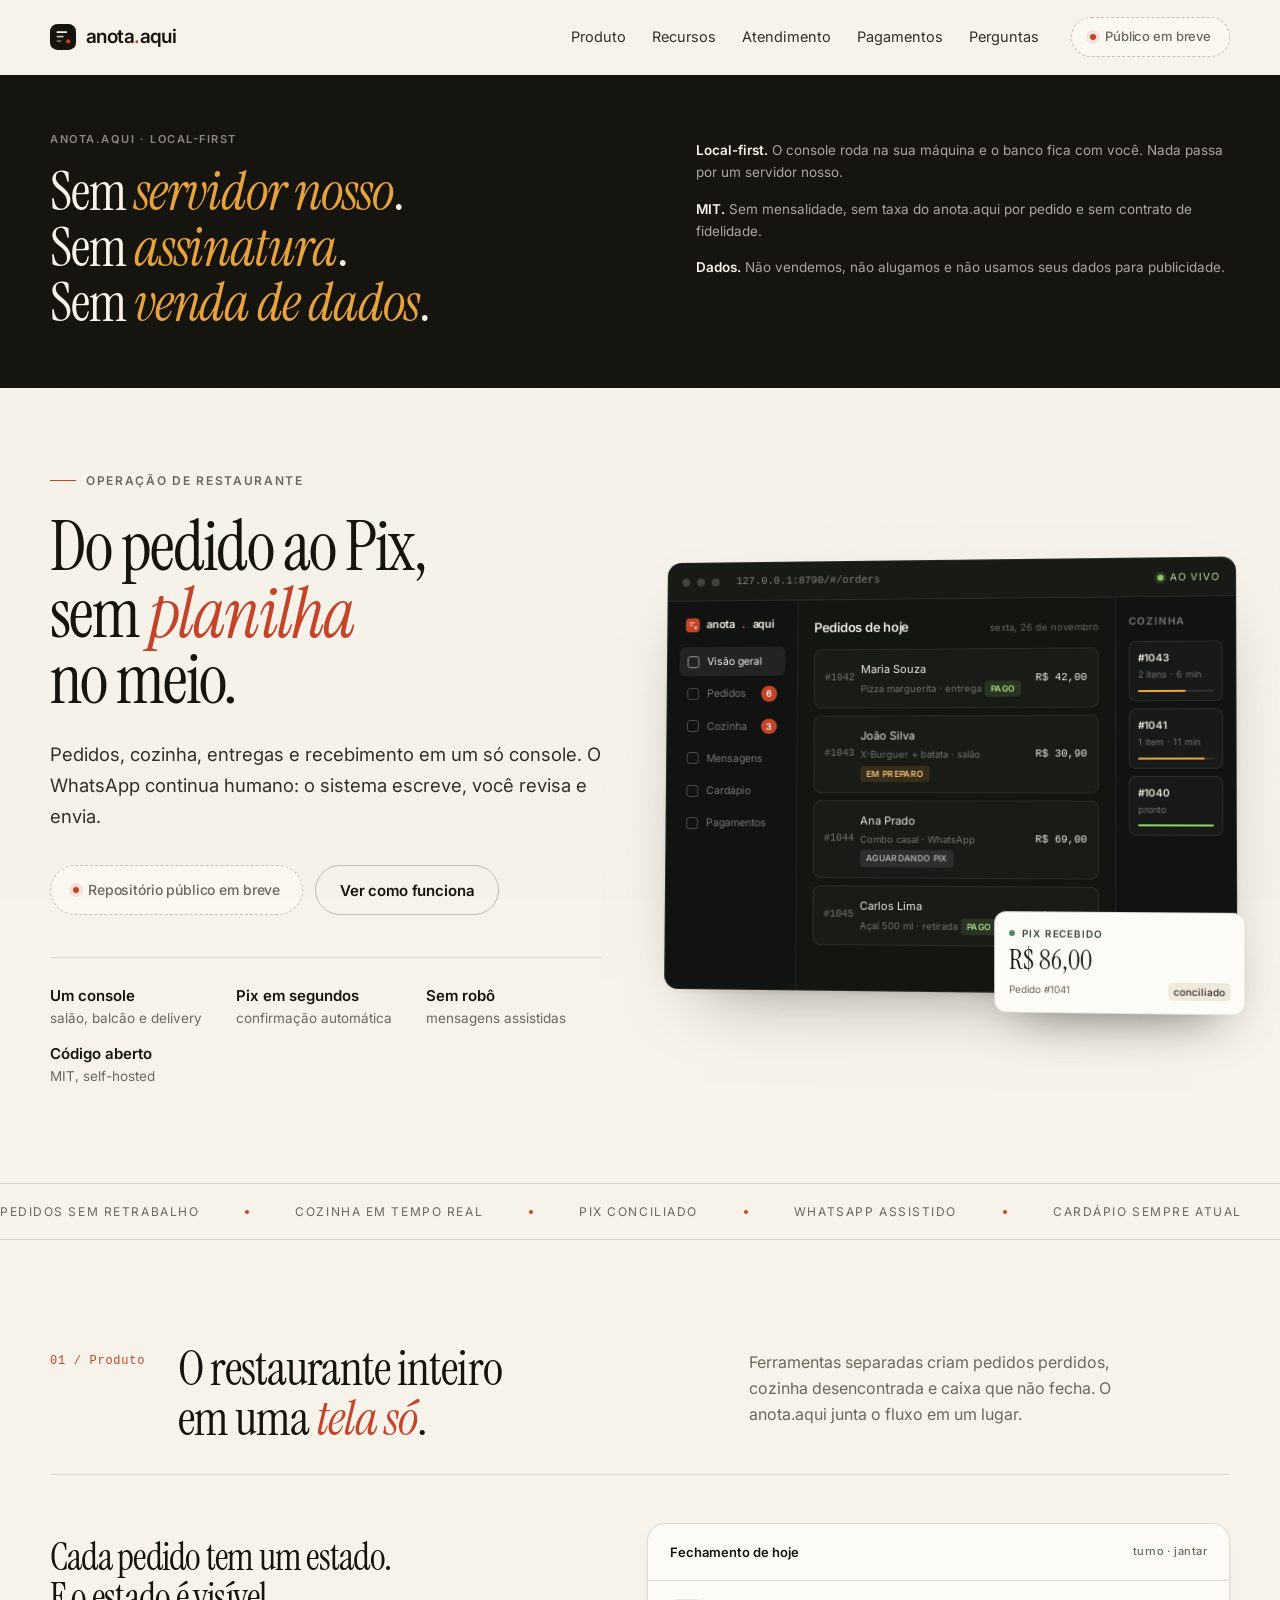
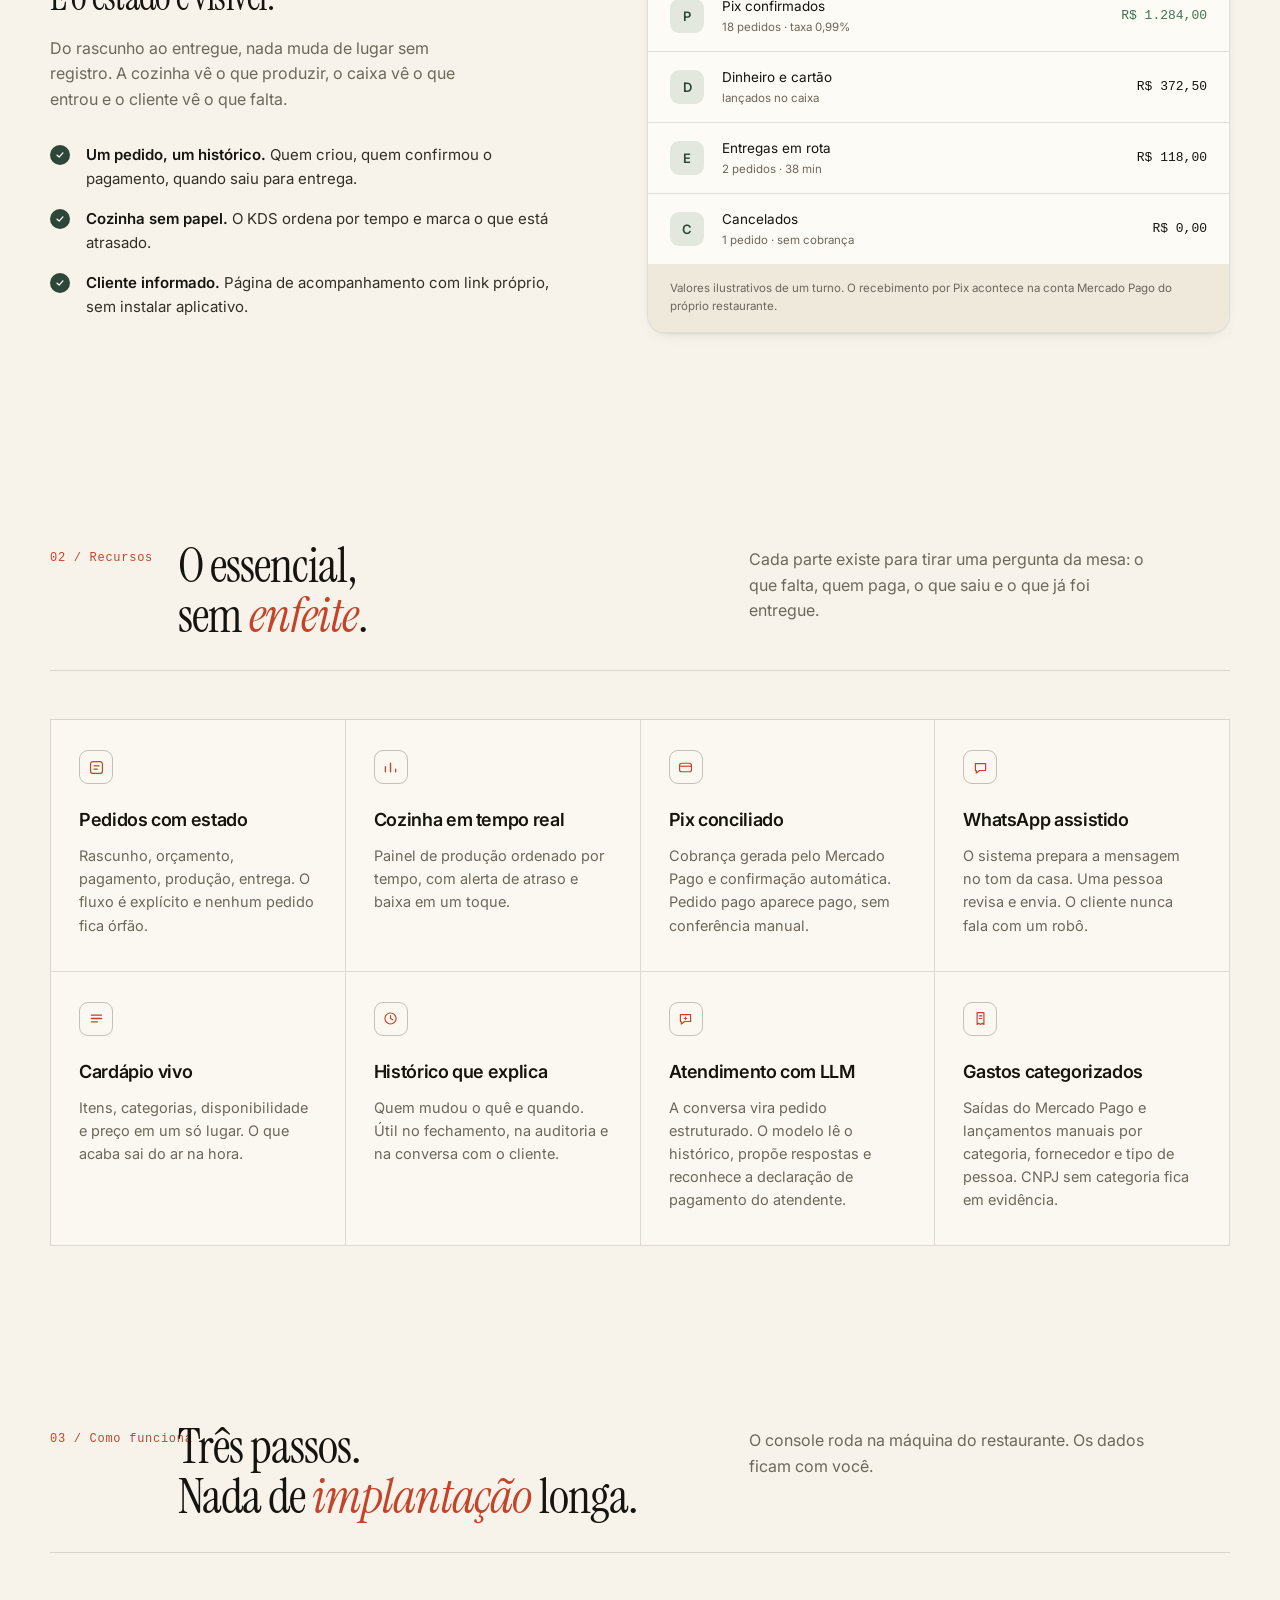
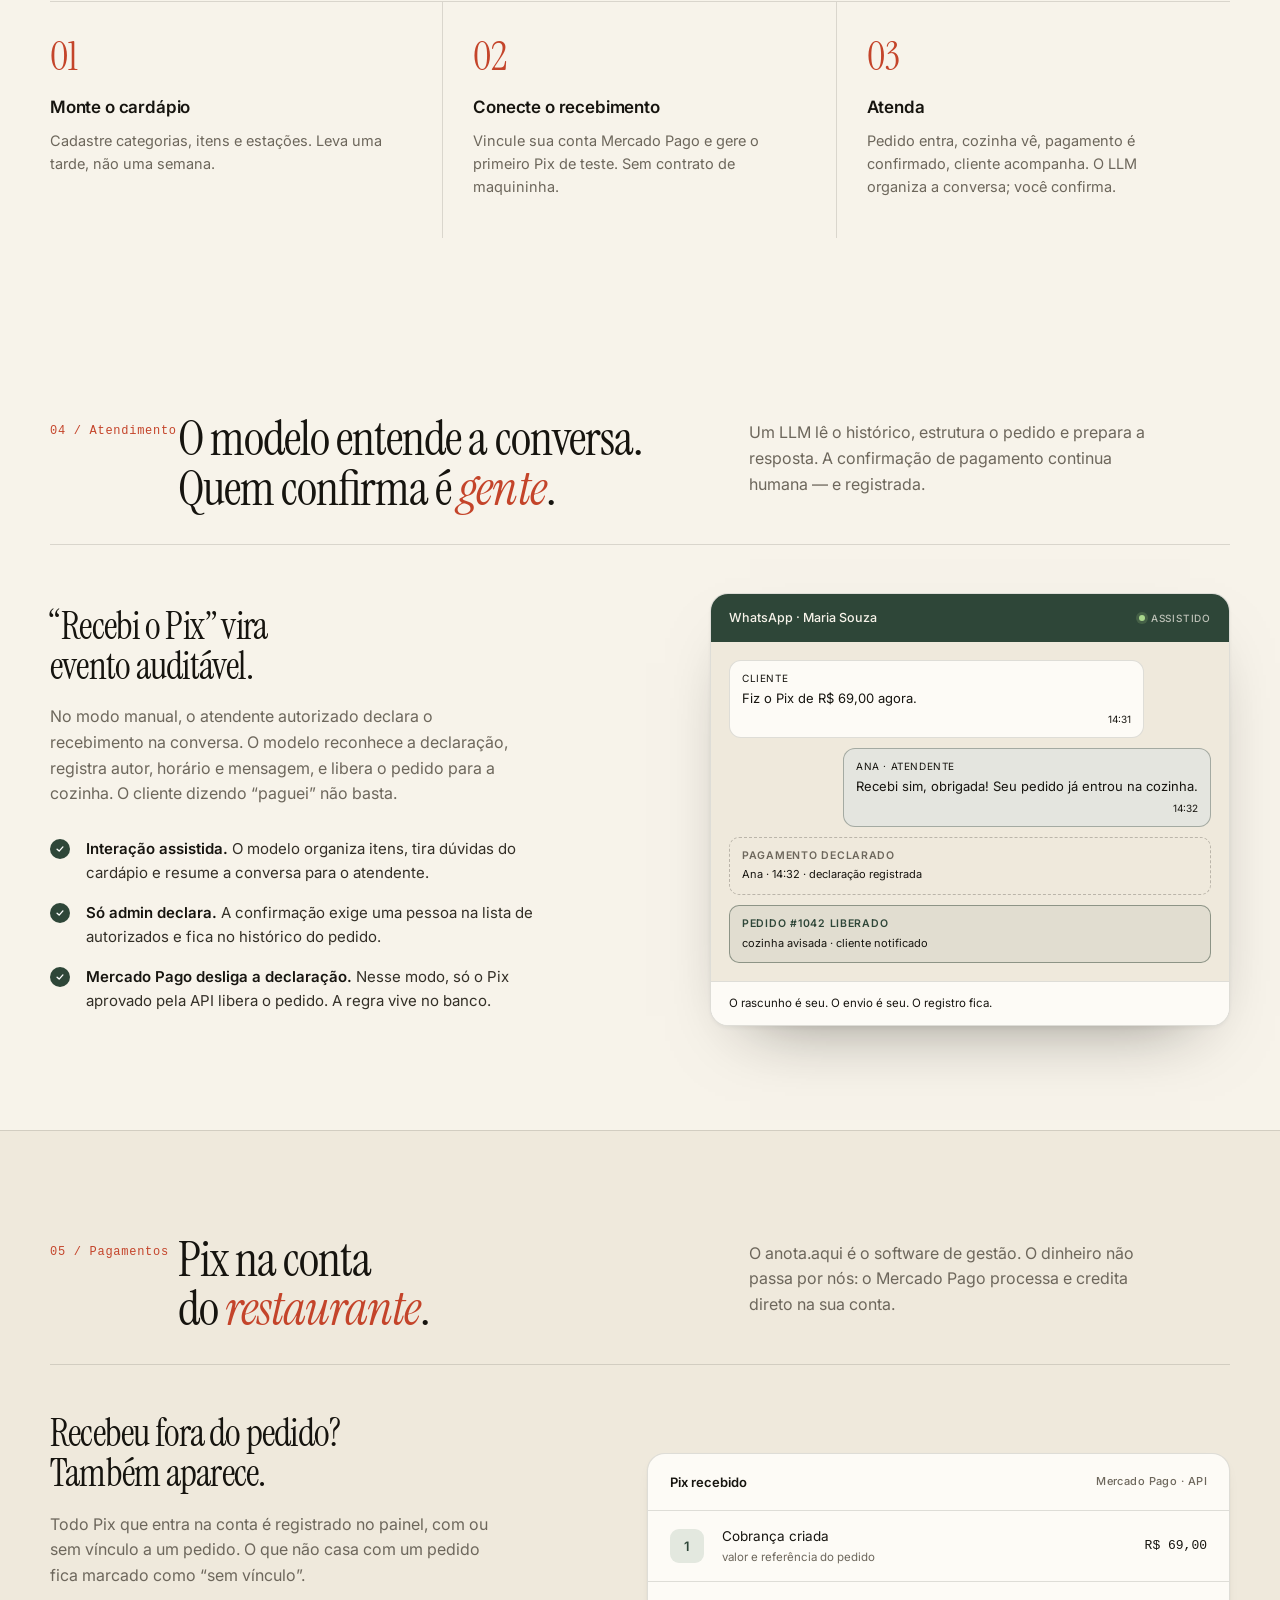
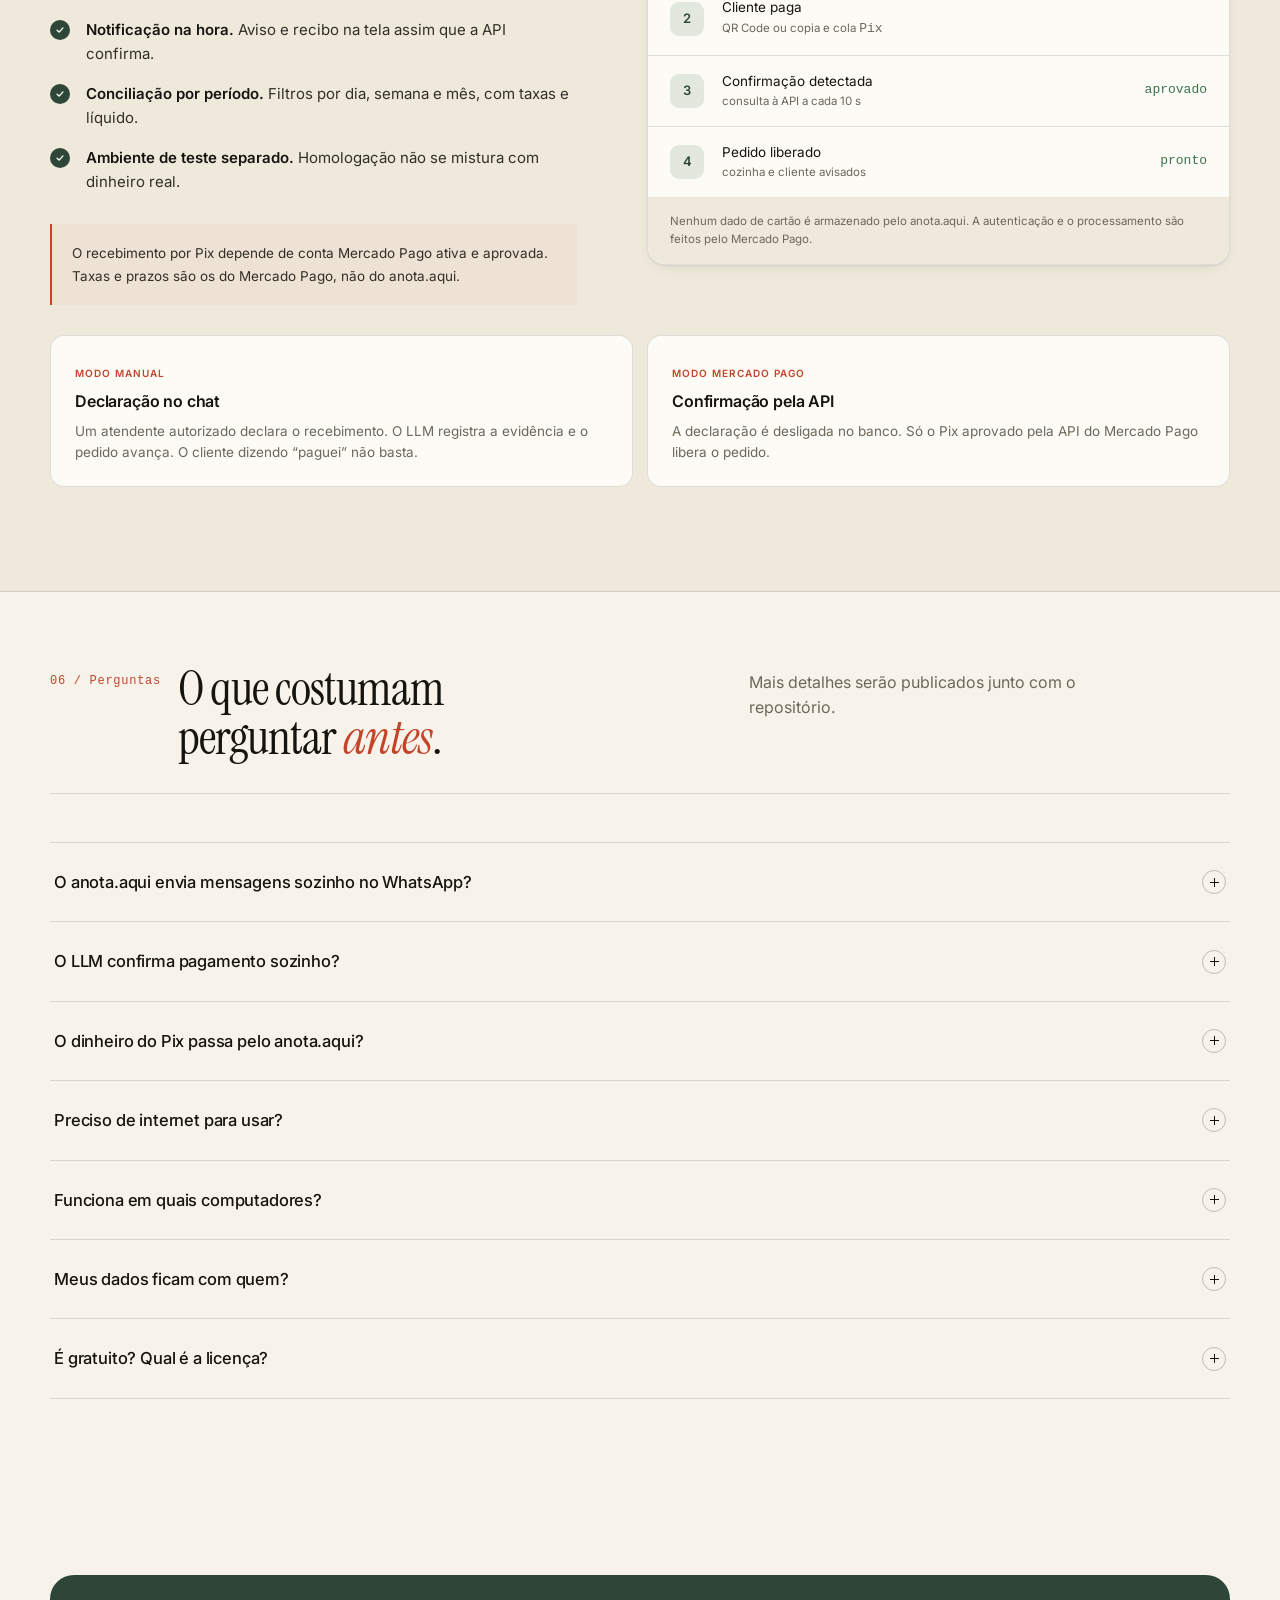
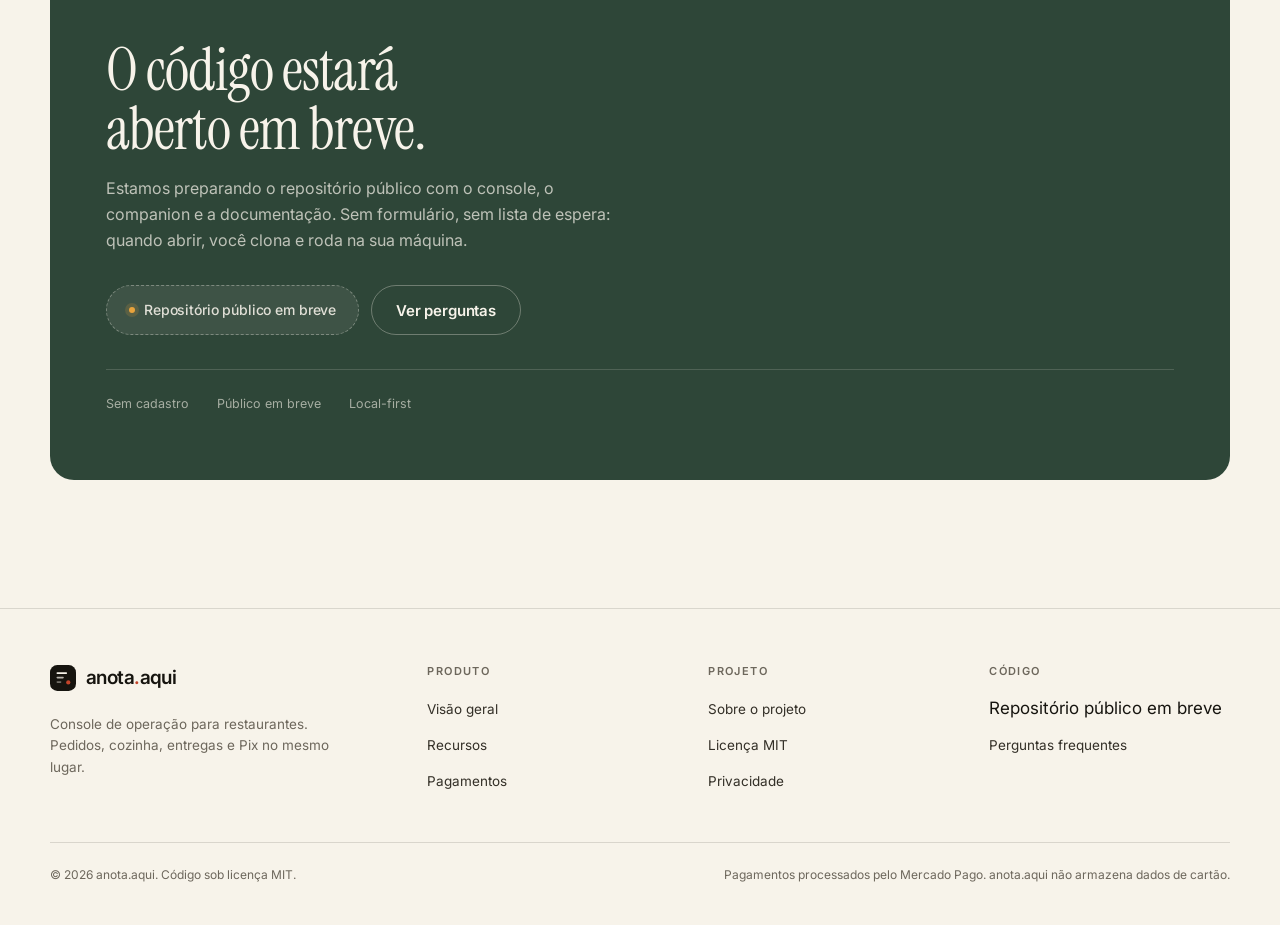
==== index.html @ ac78e3e5 "site: manifesto no topo da pagina Move a faixa sem servidor, sem assinatura e sem venda de dados par" ====
<!doctype html>
<html lang="pt-BR">
<head>
  <meta charset="utf-8">
  <meta name="viewport" content="width=device-width, initial-scale=1">
  <title>anota.aqui — a operação do seu restaurante, do pedido ao Pix</title>
  <meta name="description" content="anota.aqui organiza pedidos, cozinha, entregas e recebimento por Pix em um só console, com atendimento assistido por LLM e confirmação de pagamento no chat. Sem servidor nosso, sem assinatura e sem venda de dados. Código aberto sob MIT.">
  <meta name="theme-color" content="#f7f3ea">
  <meta property="og:type" content="website">
  <meta property="og:site_name" content="anota.aqui">
  <meta property="og:title" content="anota.aqui — do pedido ao Pix, sem planilha no meio">
  <meta property="og:description" content="Pedidos, cozinha, entregas e Pix em um único console, com atendimento assistido por LLM e confirmação de pagamento por declaração no chat. Sem servidor nosso, sem assinatura e sem venda de dados. Código aberto sob MIT.">
  <meta property="og:url" content="https://zionfm.github.io/">
  <meta property="og:locale" content="pt_BR">
  <link rel="icon" href="assets/mark.svg" type="image/svg+xml">
  <link rel="preconnect" href="https://fonts.googleapis.com">
  <link rel="preconnect" href="https://fonts.gstatic.com" crossorigin>
  <link href="https://fonts.googleapis.com/css2?family=Instrument+Serif:ital@0;1&family=Inter:wght@400;500;600&display=swap" rel="stylesheet">
  <link rel="stylesheet" href="assets/site.css">
  <script type="application/ld+json">
  {
    "@context": "https://schema.org",
    "@type": "SoftwareApplication",
    "name": "anota.aqui",
    "applicationCategory": "BusinessApplication",
    "operatingSystem": "Web, Windows, Linux, macOS",
    "inLanguage": "pt-BR",
    "description": "Console de operação para restaurantes: pedidos, cozinha, entregas, atendimento assistido por LLM, confirmação de pagamento no chat e recebimento por Pix.",
    "url": "https://zionfm.github.io/",
    "isAccessibleForFree": true,
    "license": "https://opensource.org/license/mit"
  }
  </script>
</head>
<body>
  <a class="skip" href="#conteudo">Ir para o conteúdo</a>

  <header class="site-header" id="topo">
    <div class="wrap header-inner">
      <a class="brand" href="./" aria-label="anota.aqui, página inicial">
        <svg viewBox="0 0 32 32" aria-hidden="true">
          <rect width="32" height="32" rx="9" fill="#16140f"/>
          <rect x="8" y="9" width="13" height="2" rx="1" fill="#f7f3ea"/>
          <rect x="8" y="14.5" width="9" height="2" rx="1" fill="#f7f3ea" opacity="0.72"/>
          <rect x="8" y="20" width="6" height="2" rx="1" fill="#f7f3ea" opacity="0.42"/>
          <circle cx="22.5" cy="21.5" r="2.6" fill="#c4442a"/>
        </svg>
        <span class="wordmark">anota<span class="dot">.</span>aqui</span>
      </a>

      <nav class="nav" aria-label="Navegação principal">
        <a href="#produto">Produto</a>
        <a href="#recursos">Recursos</a>
        <a href="#atendimento">Atendimento</a>
        <a href="#pagamentos">Pagamentos</a>
        <a href="#perguntas">Perguntas</a>
      </nav>

      <span class="soon-pill">Público em breve</span>
    </div>
  </header>

  <main id="conteudo">

    <!-- ── manifesto ────────────────────────────────────────────────── -->
    <section class="manifesto" aria-label="Diferenciais do anota.aqui">
      <div class="wrap manifesto-inner">
        <div>
          <span class="manifesto-kicker">anota.aqui · local-first</span>
          <p class="manifesto-title">
            Sem <em>servidor nosso</em>.<br>
            Sem <em>assinatura</em>.<br>
            Sem <em>venda de dados</em>.
          </p>
        </div>
        <div class="manifesto-notes">
          <p><strong>Local-first.</strong> O console roda na sua máquina e o banco fica com você. Nada passa por um servidor nosso.</p>
          <p><strong>MIT.</strong> Sem mensalidade, sem taxa do anota.aqui por pedido e sem contrato de fidelidade.</p>
          <p><strong>Dados.</strong> Não vendemos, não alugamos e não usamos seus dados para publicidade.</p>
        </div>
      </div>
    </section>

    <!-- ── hero ─────────────────────────────────────────────────────── -->
    <section class="hero">
      <div class="wrap hero-grid">
        <div>
          <p class="eyebrow">Operação de restaurante</p>
          <h1 class="display">Do pedido ao Pix,<br>sem <em>planilha</em><br>no meio.</h1>
          <p class="hero-lead">
            Pedidos, cozinha, entregas e recebimento em um só console.
            O WhatsApp continua humano: o sistema escreve, você revisa e envia.
          </p>
          <div class="hero-actions">
            <span class="soon-pill lg">Repositório público em breve</span>
            <a class="btn btn-ghost" href="#produto">Ver como funciona</a>
          </div>
          <ul class="hero-facts">
            <li><strong>Um console</strong>salão, balcão e delivery</li>
            <li><strong>Pix em segundos</strong>confirmação automática</li>
            <li><strong>Sem robô</strong>mensagens assistidas</li>
            <li><strong>Código aberto</strong>MIT, self-hosted</li>
          </ul>
        </div>

        <!-- prévia do console -->
        <div class="mock-stage" aria-hidden="true">
          <div class="mock">
            <div class="mock-bar">
              <i></i><i></i><i></i>
              <span class="url">127.0.0.1:8790/#/orders</span>
              <span class="live">ao vivo</span>
            </div>
            <div class="mock-body">
              <aside class="mock-side">
                <div class="mock-brand">
                  <svg width="14" height="14" viewBox="0 0 32 32"><rect width="32" height="32" rx="9" fill="#c4442a"/><rect x="8" y="9" width="13" height="2" rx="1" fill="#fff"/><rect x="8" y="15" width="9" height="2" rx="1" fill="#fff" opacity=".7"/><circle cx="22.5" cy="21.5" r="2.6" fill="#fff"/></svg>
                  anota<span>.</span>aqui
                </div>
                <ul class="mock-nav">
                  <li class="on"><b></b>Visão geral</li>
                  <li><b></b>Pedidos <span class="tag">6</span></li>
                  <li><b></b>Cozinha <span class="tag">3</span></li>
                  <li><b></b>Mensagens</li>
                  <li><b></b>Cardápio</li>
                  <li><b></b>Pagamentos</li>
                </ul>
              </aside>

              <div class="mock-main">
                <div class="mock-h">
                  <strong>Pedidos de hoje</strong>
                  <span>sexta, 26 de novembro</span>
                </div>

                <div class="mock-row">
                  <span class="num">#1042</span>
                  <span>
                    <span class="who">Maria Souza</span><br>
                    <span class="what">Pizza marguerita · entrega</span>
                    <span class="chip paid">Pago</span>
                  </span>
                  <span class="amount">R$ 42,00</span>
                </div>

                <div class="mock-row">
                  <span class="num">#1043</span>
                  <span>
                    <span class="who">João Silva</span><br>
                    <span class="what">X-Burguer + batata · salão</span>
                    <span class="chip kitchen">Em preparo</span>
                  </span>
                  <span class="amount">R$ 30,90</span>
                </div>

                <div class="mock-row">
                  <span class="num">#1044</span>
                  <span>
                    <span class="who">Ana Prado</span><br>
                    <span class="what">Combo casal · WhatsApp</span>
                    <span class="chip new">Aguardando Pix</span>
                  </span>
                  <span class="amount">R$ 69,00</span>
                </div>

                <div class="mock-row">
                  <span class="num">#1045</span>
                  <span>
                    <span class="who">Carlos Lima</span><br>
                    <span class="what">Açaí 500 ml · retirada</span>
                    <span class="chip paid">Pago</span>
                  </span>
                  <span class="amount">R$ 24,00</span>
                </div>
              </div>

              <aside class="mock-kds">
                <strong>Cozinha</strong>
                <div class="ticket">
                  <b>#1043</b>
                  <span>2 itens · 6 min</span>
                  <div class="bar"><i style="width:64%"></i></div>
                </div>
                <div class="ticket">
                  <b>#1041</b>
                  <span>1 item · 11 min</span>
                  <div class="bar"><i style="width:88%"></i></div>
                </div>
                <div class="ticket done">
                  <b>#1040</b>
                  <span>pronto</span>
                  <div class="bar"><i style="width:100%"></i></div>
                </div>
              </aside>
            </div>
          </div>

          <div class="mock-toast">
            <div class="t-top"><i></i>Pix recebido</div>
            <div class="t-amount">R$ 86,00</div>
            <div class="t-meta"><span>Pedido #1041</span><b>conciliado</b></div>
          </div>
        </div>
      </div>

      <div class="strip" aria-hidden="true">
        <div class="strip-track">
          <span>Pedidos sem retrabalho</span>
          <span>Cozinha em tempo real</span>
          <span>Pix conciliado</span>
          <span>WhatsApp assistido</span>
          <span>Cardápio sempre atual</span>
          <span>LLM com revisão humana</span>
          <span>Código aberto sob MIT</span>
          <span>Pedidos sem retrabalho</span>
          <span>Cozinha em tempo real</span>
          <span>Pix conciliado</span>
          <span>WhatsApp assistido</span>
          <span>Cardápio sempre atual</span>
          <span>LLM com revisão humana</span>
          <span>Código aberto sob MIT</span>
        </div>
      </div>
    </section>

    <!-- ── 01 produto ───────────────────────────────────────────────── -->
    <section class="section" id="produto">
      <div class="wrap">
        <div class="section-head reveal">
          <span class="section-num">01 / Produto</span>
          <h2>O restaurante inteiro<br>em uma <em>tela só</em>.</h2>
          <p>
            Ferramentas separadas criam pedidos perdidos, cozinha desencontrada e
            caixa que não fecha. O anota.aqui junta o fluxo em um lugar.
          </p>
        </div>

        <div class="split">
          <div class="reveal">
            <h3 style="font-family:var(--display);font-size:clamp(28px,3vw,40px);line-height:1.05;letter-spacing:-.02em;">
              Cada pedido tem um estado.<br>E o estado é visível.
            </h3>
            <p style="margin-top:18px;color:var(--muted);font-size:16px;max-width:44ch;">
              Do rascunho ao entregue, nada muda de lugar sem registro. A cozinha vê o que
              produzir, o caixa vê o que entrou e o cliente vê o que falta.
            </p>
            <ul class="check-list">
              <li>
                <span class="ck"><svg width="10" height="10" viewBox="0 0 12 12" fill="none"><path d="M2.5 6.2 5 8.5l4.5-5" stroke="currentColor" stroke-width="1.6" stroke-linecap="round" stroke-linejoin="round"/></svg></span>
                <span><strong>Um pedido, um histórico.</strong> Quem criou, quem confirmou o pagamento, quando saiu para entrega.</span>
              </li>
              <li>
                <span class="ck"><svg width="10" height="10" viewBox="0 0 12 12" fill="none"><path d="M2.5 6.2 5 8.5l4.5-5" stroke="currentColor" stroke-width="1.6" stroke-linecap="round" stroke-linejoin="round"/></svg></span>
                <span><strong>Cozinha sem papel.</strong> O KDS ordena por tempo e marca o que está atrasado.</span>
              </li>
              <li>
                <span class="ck"><svg width="10" height="10" viewBox="0 0 12 12" fill="none"><path d="M2.5 6.2 5 8.5l4.5-5" stroke="currentColor" stroke-width="1.6" stroke-linecap="round" stroke-linejoin="round"/></svg></span>
                <span><strong>Cliente informado.</strong> Página de acompanhamento com link próprio, sem instalar aplicativo.</span>
              </li>
            </ul>
          </div>

          <div class="reveal">
            <div class="pay-card">
              <div class="pay-head">
                <span>Fechamento de hoje</span>
                <span class="mp">turno · jantar</span>
              </div>
              <ul class="pay-list">
                <li>
                  <span class="ico">P</span>
                  <span>Pix confirmados<div class="meta">18 pedidos · taxa 0,99%</div></span>
                  <span class="val ok">R$ 1.284,00</span>
                </li>
                <li>
                  <span class="ico">D</span>
                  <span>Dinheiro e cartão<div class="meta">lançados no caixa</div></span>
                  <span class="val">R$ 372,50</span>
                </li>
                <li>
                  <span class="ico">E</span>
                  <span>Entregas em rota<div class="meta">2 pedidos · 38 min</div></span>
                  <span class="val">R$ 118,00</span>
                </li>
                <li>
                  <span class="ico">C</span>
                  <span>Cancelados<div class="meta">1 pedido · sem cobrança</div></span>
                  <span class="val">R$ 0,00</span>
                </li>
              </ul>
              <div class="pay-note">
                Valores ilustrativos de um turno. O recebimento por Pix acontece na conta
                Mercado Pago do próprio restaurante.
              </div>
            </div>
          </div>
        </div>
      </div>
    </section>

    <!-- ── 02 recursos ──────────────────────────────────────────────── -->
    <section class="section" id="recursos">
      <div class="wrap">
        <div class="section-head reveal">
          <span class="section-num">02 / Recursos</span>
          <h2>O essencial,<br>sem <em>enfeite</em>.</h2>
          <p>
            Cada parte existe para tirar uma pergunta da mesa: o que falta, quem paga,
            o que saiu e o que já foi entregue.
          </p>
        </div>

        <div class="feature-grid">
          <article class="feature reveal">
            <span class="ic"><svg width="17" height="17" viewBox="0 0 20 20" fill="none" aria-hidden="true"><rect x="3" y="3" width="14" height="14" rx="3" stroke="currentColor" stroke-width="1.4"/><path d="M7 8h6M7 12h4" stroke="currentColor" stroke-width="1.4" stroke-linecap="round"/></svg></span>
            <h3>Pedidos com estado</h3>
            <p>Rascunho, orçamento, pagamento, produção, entrega. O fluxo é explícito e nenhum pedido fica órfão.</p>
          </article>

          <article class="feature reveal">
            <span class="ic"><svg width="17" height="17" viewBox="0 0 20 20" fill="none" aria-hidden="true"><path d="M4 15V9M10 15V5M16 15v-3" stroke="currentColor" stroke-width="1.6" stroke-linecap="round"/></svg></span>
            <h3>Cozinha em tempo real</h3>
            <p>Painel de produção ordenado por tempo, com alerta de atraso e baixa em um toque.</p>
          </article>

          <article class="feature reveal">
            <span class="ic"><svg width="17" height="17" viewBox="0 0 20 20" fill="none" aria-hidden="true"><rect x="3" y="5" width="14" height="10" rx="2.5" stroke="currentColor" stroke-width="1.4"/><path d="M3 8.5h14" stroke="currentColor" stroke-width="1.4"/></svg></span>
            <h3>Pix conciliado</h3>
            <p>Cobrança gerada pelo Mercado Pago e confirmação automática. Pedido pago aparece pago, sem conferência manual.</p>
          </article>

          <article class="feature reveal">
            <span class="ic"><svg width="17" height="17" viewBox="0 0 20 20" fill="none" aria-hidden="true"><path d="M4 5.5h12v8H9l-4 3v-3H4z" stroke="currentColor" stroke-width="1.4" stroke-linejoin="round"/></svg></span>
            <h3>WhatsApp assistido</h3>
            <p>O sistema prepara a mensagem no tom da casa. Uma pessoa revisa e envia. O cliente nunca fala com um robô.</p>
          </article>

          <article class="feature reveal">
            <span class="ic"><svg width="17" height="17" viewBox="0 0 20 20" fill="none" aria-hidden="true"><path d="M4 6h12M4 10h12M4 14h7" stroke="currentColor" stroke-width="1.5" stroke-linecap="round"/></svg></span>
            <h3>Cardápio vivo</h3>
            <p>Itens, categorias, disponibilidade e preço em um só lugar. O que acaba sai do ar na hora.</p>
          </article>

          <article class="feature reveal">
            <span class="ic"><svg width="17" height="17" viewBox="0 0 20 20" fill="none" aria-hidden="true"><circle cx="10" cy="10" r="6.5" stroke="currentColor" stroke-width="1.4"/><path d="M10 6.5V10l2.5 1.6" stroke="currentColor" stroke-width="1.4" stroke-linecap="round"/></svg></span>
            <h3>Histórico que explica</h3>
            <p>Quem mudou o quê e quando. Útil no fechamento, na auditoria e na conversa com o cliente.</p>
          </article>

          <article class="feature reveal">
            <span class="ic"><svg width="17" height="17" viewBox="0 0 20 20" fill="none" aria-hidden="true"><path d="M4 5.5h12v8H9l-4 3v-3H4z" stroke="currentColor" stroke-width="1.4" stroke-linejoin="round"/><path d="M10 7.2l.8 1.9 1.9.8-1.9.8-.8 1.9-.8-1.9-1.9-.8 1.9-.8z" fill="currentColor"/></svg></span>
            <h3>Atendimento com LLM</h3>
            <p>A conversa vira pedido estruturado. O modelo lê o histórico, propõe respostas e reconhece a declaração de pagamento do atendente.</p>
          </article>

          <article class="feature reveal">
            <span class="ic"><svg width="17" height="17" viewBox="0 0 20 20" fill="none" aria-hidden="true"><path d="M6 3h8v14l-2-1.5-2 1.5-2-1.5L6 17z" stroke="currentColor" stroke-width="1.4" stroke-linejoin="round"/><path d="M8.5 7h3M8.5 10h3" stroke="currentColor" stroke-width="1.4" stroke-linecap="round"/></svg></span>
            <h3>Gastos categorizados</h3>
            <p>Saídas do Mercado Pago e lançamentos manuais por categoria, fornecedor e tipo de pessoa. CNPJ sem categoria fica em evidência.</p>
          </article>
        </div>
      </div>
    </section>

    <!-- ── 03 como funciona ─────────────────────────────────────────── -->
    <section class="section-tight" id="como-funciona">
      <div class="wrap">
        <div class="section-head reveal">
          <span class="section-num">03 / Como funciona</span>
          <h2>Três passos.<br>Nada de <em>implantação</em> longa.</h2>
          <p>O console roda na máquina do restaurante. Os dados ficam com você.</p>
        </div>

        <div class="steps">
          <div class="step reveal">
            <span class="n">01</span>
            <h3>Monte o cardápio</h3>
            <p>Cadastre categorias, itens e estações. Leva uma tarde, não uma semana.</p>
          </div>
          <div class="step reveal">
            <span class="n">02</span>
            <h3>Conecte o recebimento</h3>
            <p>Vincule sua conta Mercado Pago e gere o primeiro Pix de teste. Sem contrato de maquininha.</p>
          </div>
          <div class="step reveal">
            <span class="n">03</span>
            <h3>Atenda</h3>
            <p>Pedido entra, cozinha vê, pagamento é confirmado, cliente acompanha. O LLM organiza a conversa; você confirma.</p>
          </div>
        </div>
      </div>
    </section>

    <!-- ── 04 atendimento ───────────────────────────────────────────── -->
    <section class="section" id="atendimento">
      <div class="wrap">
        <div class="section-head reveal">
          <span class="section-num">04 / Atendimento</span>
          <h2>O modelo entende a conversa.<br>Quem confirma é <em>gente</em>.</h2>
          <p>
            Um LLM lê o histórico, estrutura o pedido e prepara a resposta. A confirmação
            de pagamento continua humana — e registrada.
          </p>
        </div>

        <div class="split">
          <div class="reveal">
            <h3 style="font-family:var(--display);font-size:clamp(28px,3vw,40px);line-height:1.05;letter-spacing:-.02em;">
              “Recebi o Pix” vira<br>evento auditável.
            </h3>
            <p style="margin-top:18px;color:var(--muted);font-size:16px;max-width:46ch;">
              No modo manual, o atendente autorizado declara o recebimento na conversa.
              O modelo reconhece a declaração, registra autor, horário e mensagem, e libera
              o pedido para a cozinha. O cliente dizendo “paguei” não basta.
            </p>
            <ul class="check-list">
              <li>
                <span class="ck"><svg width="10" height="10" viewBox="0 0 12 12" fill="none"><path d="M2.5 6.2 5 8.5l4.5-5" stroke="currentColor" stroke-width="1.6" stroke-linecap="round" stroke-linejoin="round"/></svg></span>
                <span><strong>Interação assistida.</strong> O modelo organiza itens, tira dúvidas do cardápio e resume a conversa para o atendente.</span>
              </li>
              <li>
                <span class="ck"><svg width="10" height="10" viewBox="0 0 12 12" fill="none"><path d="M2.5 6.2 5 8.5l4.5-5" stroke="currentColor" stroke-width="1.6" stroke-linecap="round" stroke-linejoin="round"/></svg></span>
                <span><strong>Só admin declara.</strong> A confirmação exige uma pessoa na lista de autorizados e fica no histórico do pedido.</span>
              </li>
              <li>
                <span class="ck"><svg width="10" height="10" viewBox="0 0 12 12" fill="none"><path d="M2.5 6.2 5 8.5l4.5-5" stroke="currentColor" stroke-width="1.6" stroke-linecap="round" stroke-linejoin="round"/></svg></span>
                <span><strong>Mercado Pago desliga a declaração.</strong> Nesse modo, só o Pix aprovado pela API libera o pedido. A regra vive no banco.</span>
              </li>
            </ul>
          </div>

          <div class="reveal">
            <div class="chat-demo" aria-label="Exemplo de conversa com declaração de pagamento">
              <div class="chat-head">
                <span>WhatsApp · Maria Souza</span>
                <span class="chat-live">assistido</span>
              </div>
              <div class="chat-body">
                <div class="chat-msg in">
                  <span>Cliente</span>
                  <p>Fiz o Pix de R$ 69,00 agora.</p>
                  <time>14:31</time>
                </div>
                <div class="chat-msg out">
                  <span>Ana · atendente</span>
                  <p>Recebi sim, obrigada! Seu pedido já entrou na cozinha.</p>
                  <time>14:32</time>
                </div>
                <div class="chat-event">
                  <strong>Pagamento declarado</strong>
                  <span>Ana · 14:32 · declaração registrada</span>
                </div>
                <div class="chat-event ok">
                  <strong>Pedido #1042 liberado</strong>
                  <span>cozinha avisada · cliente notificado</span>
                </div>
              </div>
              <div class="chat-foot">O rascunho é seu. O envio é seu. O registro fica.</div>
            </div>
          </div>
        </div>
      </div>
    </section>

    <!-- ── 05 pagamentos ────────────────────────────────────────────── -->
    <section class="section" id="pagamentos" style="background:var(--cream-deep);border-top:1px solid var(--line);border-bottom:1px solid var(--line);">
      <div class="wrap">
        <div class="section-head reveal">
          <span class="section-num">05 / Pagamentos</span>
          <h2>Pix na conta<br>do <em>restaurante</em>.</h2>
          <p>
            O anota.aqui é o software de gestão. O dinheiro não passa por nós:
            o Mercado Pago processa e credita direto na sua conta.
          </p>
        </div>

        <div class="split">
          <div class="reveal" style="order:2;">
            <div class="pay-card">
              <div class="pay-head">
                <span>Pix recebido</span>
                <span class="mp">Mercado Pago · API</span>
              </div>
              <ul class="pay-list">
                <li>
                  <span class="ico">1</span>
                  <span>Cobrança criada<div class="meta">valor e referência do pedido</div></span>
                  <span class="val">R$ 69,00</span>
                </li>
                <li>
                  <span class="ico">2</span>
                  <span>Cliente paga<div class="meta">QR Code ou copia e cola</span></span>
                  <span class="val">Pix</span>
                </li>
                <li>
                  <span class="ico">3</span>
                  <span>Confirmação detectada<div class="meta">consulta à API a cada 10 s</div></span>
                  <span class="val ok">aprovado</span>
                </li>
                <li>
                  <span class="ico">4</span>
                  <span>Pedido liberado<div class="meta">cozinha e cliente avisados</div></span>
                  <span class="val ok">pronto</span>
                </li>
              </ul>
              <div class="pay-note">
                Nenhum dado de cartão é armazenado pelo anota.aqui. A autenticação e o
                processamento são feitos pelo Mercado Pago.
              </div>
            </div>
          </div>

          <div class="reveal" style="order:1;">
            <h3 style="font-family:var(--display);font-size:clamp(28px,3vw,40px);line-height:1.05;letter-spacing:-.02em;">
              Recebeu fora do pedido?<br>Também aparece.
            </h3>
            <p style="margin-top:18px;color:var(--muted);font-size:16px;max-width:44ch;">
              Todo Pix que entra na conta é registrado no painel, com ou sem vínculo a um
              pedido. O que não casa com um pedido fica marcado como “sem vínculo”.
            </p>
            <ul class="check-list">
              <li>
                <span class="ck"><svg width="10" height="10" viewBox="0 0 12 12" fill="none"><path d="M2.5 6.2 5 8.5l4.5-5" stroke="currentColor" stroke-width="1.6" stroke-linecap="round" stroke-linejoin="round"/></svg></span>
                <span><strong>Notificação na hora.</strong> Aviso e recibo na tela assim que a API confirma.</span>
              </li>
              <li>
                <span class="ck"><svg width="10" height="10" viewBox="0 0 12 12" fill="none"><path d="M2.5 6.2 5 8.5l4.5-5" stroke="currentColor" stroke-width="1.6" stroke-linecap="round" stroke-linejoin="round"/></svg></span>
                <span><strong>Conciliação por período.</strong> Filtros por dia, semana e mês, com taxas e líquido.</span>
              </li>
              <li>
                <span class="ck"><svg width="10" height="10" viewBox="0 0 12 12" fill="none"><path d="M2.5 6.2 5 8.5l4.5-5" stroke="currentColor" stroke-width="1.6" stroke-linecap="round" stroke-linejoin="round"/></svg></span>
                <span><strong>Ambiente de teste separado.</strong> Homologação não se mistura com dinheiro real.</span>
              </li>
            </ul>

            <div style="margin-top:30px;padding:18px 20px;border-left:2px solid var(--accent);background:rgba(196,68,42,.045);font-size:13.5px;color:var(--ink-soft);line-height:1.65;">
              O recebimento por Pix depende de conta Mercado Pago ativa e aprovada.
              Taxas e prazos são os do Mercado Pago, não do anota.aqui.
            </div>
          </div>
        </div>

        <div class="modes">
          <div class="mode reveal">
            <span class="mode-tag">Modo manual</span>
            <h4>Declaração no chat</h4>
            <p>Um atendente autorizado declara o recebimento. O LLM registra a evidência e o pedido avança. O cliente dizendo “paguei” não basta.</p>
          </div>
          <div class="mode reveal">
            <span class="mode-tag">Modo Mercado Pago</span>
            <h4>Confirmação pela API</h4>
            <p>A declaração é desligada no banco. Só o Pix aprovado pela API do Mercado Pago libera o pedido.</p>
          </div>
        </div>
      </div>
    </section>

    <!-- ── 06 perguntas ─────────────────────────────────────────────── -->
    <section class="section-tight" id="perguntas">
      <div class="wrap">
        <div class="section-head reveal">
          <span class="section-num">06 / Perguntas</span>
          <h2>O que costumam<br>perguntar <em>antes</em>.</h2>
          <p>Mais detalhes serão publicados junto com o repositório.</p>
        </div>

        <div class="faq reveal">
          <details class="q">
            <summary>O anota.aqui envia mensagens sozinho no WhatsApp?<span class="sign"></span></summary>
            <div class="a">Não. O sistema prepara a mensagem no tom da casa e a coloca na caixa de saída. Uma pessoa revisa, envia e confirma. Isso evita bloqueio da conta e mantém o atendimento humano.</div>
          </details>
          <details class="q">
            <summary>O LLM confirma pagamento sozinho?<span class="sign"></span></summary>
            <div class="a">Não. No modo manual, só um atendente autorizado pode declarar o recebimento, e a declaração fica registrada com autor, horário e mensagem. No modo Mercado Pago a declaração é desligada: apenas a API confirma. O modelo também nunca envia mensagem — ele prepara o rascunho e a pessoa envia.</div>
          </details>
          <details class="q">
            <summary>O dinheiro do Pix passa pelo anota.aqui?<span class="sign"></span></summary>
            <div class="a">Não. As cobranças são criadas na sua conta Mercado Pago e o valor é creditado diretamente nela. O anota.aqui apenas consulta a API para confirmar o pagamento e atualizar o pedido.</div>
          </details>
          <details class="q">
            <summary>Preciso de internet para usar?<span class="sign"></span></summary>
            <div class="a">O console roda localmente, então pedidos, cozinha e cardápio continuam funcionando na rede do restaurante. Internet é necessária para o WhatsApp, para o Pix e para a página de acompanhamento do cliente.</div>
          </details>
          <details class="q">
            <summary>Funciona em quais computadores?<span class="sign"></span></summary>
            <div class="a">O console é uma aplicação web local, acessada pelo navegador. Roda em Windows, Linux e macOS. Não exige servidor na nuvem nem instalação de banco de dados separado.</div>
          </details>
          <details class="q">
            <summary>Meus dados ficam com quem?<span class="sign"></span></summary>
            <div class="a">Ficam na máquina do restaurante, em um banco local. O acesso é restrito à sua rede. Você pode exportar e apagar os dados quando quiser. Veja a <a href="privacidade.html">Política de Privacidade</a>.</div>
          </details>
          <details class="q">
            <summary>É gratuito? Qual é a licença?<span class="sign"></span></summary>
            <div class="a">Sim. O código é aberto sob a licença MIT e roda na sua infraestrutura. Não há assinatura do anota.aqui: você paga apenas os serviços que usar, como Mercado Pago, hospedagem ou WhatsApp. Contribuições serão bem-vindas quando o repositório abrir.</div>
          </details>
        </div>
      </div>
    </section>

    <!-- ── projeto ──────────────────────────────────────────────────── -->
    <section class="section" id="contato">
      <div class="wrap">
        <div class="cta reveal">
          <h2>O código estará <br>aberto em breve.</h2>
          <p>
            Estamos preparando o repositório público com o console, o companion e a
            documentação. Sem formulário, sem lista de espera: quando abrir, você clona
            e roda na sua máquina.
          </p>
          <div class="cta-actions">
            <span class="soon-pill lg">Repositório público em breve</span>
            <a class="btn btn-ghost" href="#perguntas">Ver perguntas</a>
          </div>
          <div class="cta-meta">
            <span>Sem cadastro</span>
            <span>Público em breve</span>
            <span>Local-first</span>
          </div>
        </div>
      </div>
    </section>
  </main>

  <footer class="site-footer">
    <div class="wrap">
      <div class="footer-grid">
        <div class="footer-brand">
          <a class="brand" href="#topo" aria-label="anota.aqui, voltar ao topo">
            <svg viewBox="0 0 32 32" aria-hidden="true">
              <rect width="32" height="32" rx="9" fill="#16140f"/>
              <rect x="8" y="9" width="13" height="2" rx="1" fill="#f7f3ea"/>
              <rect x="8" y="14.5" width="9" height="2" rx="1" fill="#f7f3ea" opacity="0.72"/>
              <rect x="8" y="20" width="6" height="2" rx="1" fill="#f7f3ea" opacity="0.42"/>
              <circle cx="22.5" cy="21.5" r="2.6" fill="#c4442a"/>
            </svg>
            <span class="wordmark">anota<span class="dot">.</span>aqui</span>
          </a>
          <p>Console de operação para restaurantes. Pedidos, cozinha, entregas e Pix no mesmo lugar.</p>
        </div>

        <div class="footer-col">
          <h4>Produto</h4>
          <ul>
            <li><a href="#produto">Visão geral</a></li>
            <li><a href="#recursos">Recursos</a></li>
            <li><a href="#pagamentos">Pagamentos</a></li>
          </ul>
        </div>

        <div class="footer-col">
          <h4>Projeto</h4>
          <ul>
            <li><a href="#contato">Sobre o projeto</a></li>
            <li><a href="licenca.html">Licença MIT</a></li>
            <li><a href="privacidade.html">Privacidade</a></li>
          </ul>
        </div>

        <div class="footer-col">
          <h4>Código</h4>
          <ul>
            <li><span class="muted-2">Repositório público em breve</span></li>
            <li><a href="#perguntas">Perguntas frequentes</a></li>
          </ul>
        </div>
      </div>

      <div class="footer-bottom">
        <span>© <span id="ano">2026</span> anota.aqui. Código sob licença MIT.</span>
        <span>Pagamentos processados pelo Mercado Pago. anota.aqui não armazena dados de cartão.</span>
      </div>
    </div>
  </footer>

  <script>
    // header com borda ao rolar
    const header = document.querySelector('.site-header');
    const onScroll = () => header.classList.toggle('is-scrolled', window.scrollY > 8);
    onScroll();
    addEventListener('scroll', onScroll, { passive: true });

    // revelação suave
    const items = document.querySelectorAll('.reveal');
    if ('IntersectionObserver' in window && !matchMedia('(prefers-reduced-motion: reduce)').matches) {
      const io = new IntersectionObserver((entries) => {
        for (const entry of entries) {
          if (entry.isIntersecting) {
            entry.target.classList.add('in');
            io.unobserve(entry.target);
          }
        }
      }, { rootMargin: '0px 0px -8% 0px', threshold: 0.08 });
      items.forEach((el) => io.observe(el));
    } else {
      items.forEach((el) => el.classList.add('in'));
    }

    // ano corrente
    document.getElementById('ano').textContent = new Date().getFullYear();
  </script>
</body>
</html>
---- assets/site.css ----
/* anota.aqui — site institucional
   Tipografia: Instrument Serif (display) + Inter (texto)
   Sem dependências de build. Um arquivo, um sistema. */

:root {
  --cream: #f7f3ea;
  --cream-deep: #efe9dc;
  --card: #fdfbf6;
  --ink: #16140f;
  --ink-soft: #332f27;
  --muted: #6d675c;
  --line: rgba(22, 20, 15, 0.13);
  --line-strong: rgba(22, 20, 15, 0.24);
  --accent: #c4442a;
  --accent-deep: #a33520;
  --sage: #2e4638;
  --sage-soft: #e3e8df;
  --amber: #e8a33c;
  --radius: 18px;
  --radius-sm: 10px;
  --shadow-sm: 0 1px 2px rgba(22, 20, 15, 0.06), 0 6px 18px -12px rgba(22, 20, 15, 0.25);
  --shadow-lg: 0 2px 4px rgba(22, 20, 15, 0.05), 0 30px 70px -40px rgba(22, 20, 15, 0.55);
  --display: "Instrument Serif", ui-serif, Georgia, "Times New Roman", serif;
  --text: "Inter", ui-sans-serif, -apple-system, "Segoe UI", Roboto, Helvetica, Arial, sans-serif;
  --mono: "SFMono-Regular", ui-monospace, "Cascadia Code", Consolas, monospace;
  --wrap: 1180px;
  --ease: cubic-bezier(0.22, 1, 0.36, 1);
}

*,
*::before,
*::after { box-sizing: border-box; }

html {
  scroll-behavior: smooth;
  -webkit-text-size-adjust: 100%;
}

body {
  margin: 0;
  background: var(--cream);
  color: var(--ink);
  font-family: var(--text);
  font-size: 17px;
  line-height: 1.6;
  font-feature-settings: "kern" 1, "liga" 1, "calt" 1;
  -webkit-font-smoothing: antialiased;
  text-rendering: optimizeLegibility;
}

body::before {
  content: "";
  position: fixed;
  inset: 0;
  z-index: 0;
  pointer-events: none;
  opacity: 0.035;
  background-image: url("data:image/svg+xml,%3Csvg xmlns='http://www.w3.org/2000/svg' width='160' height='160'%3E%3Cfilter id='n'%3E%3CfeTurbulence type='fractalNoise' baseFrequency='0.85' numOctaves='3'/%3E%3C/filter%3E%3Crect width='160' height='160' filter='url(%23n)'/%3E%3C/svg%3E");
}

::selection {
  background: var(--accent);
  color: #fff;
}

img { max-width: 100%; display: block; }

a {
  color: inherit;
  text-decoration-thickness: 1px;
  text-underline-offset: 3px;
}

h1, h2, h3, h4 {
  font-weight: 400;
  margin: 0;
  letter-spacing: -0.015em;
}

p { margin: 0; }

ul, ol { margin: 0; padding: 0; }

:focus-visible {
  outline: 2px solid var(--accent);
  outline-offset: 3px;
  border-radius: 4px;
}

.wrap {
  width: min(100% - 48px, var(--wrap));
  margin-inline: auto;
  position: relative;
  z-index: 1;
}

.skip {
  position: absolute;
  left: 16px;
  top: -64px;
  z-index: 100;
  background: var(--ink);
  color: var(--cream);
  padding: 10px 16px;
  border-radius: 8px;
  transition: top 0.2s var(--ease);
}
.skip:focus { top: 16px; }

/* ── header ─────────────────────────────────────────────────────────── */
.site-header {
  position: sticky;
  top: 0;
  z-index: 50;
  background: color-mix(in srgb, var(--cream) 86%, transparent);
  backdrop-filter: blur(14px);
  border-bottom: 1px solid transparent;
  transition: border-color 0.3s var(--ease), background 0.3s var(--ease);
}
.site-header.is-scrolled {
  border-bottom-color: var(--line);
  background: color-mix(in srgb, var(--cream) 94%, transparent);
}

.header-inner {
  display: flex;
  align-items: center;
  gap: 32px;
  height: 74px;
}

.brand {
  display: inline-flex;
  align-items: center;
  gap: 10px;
  font-weight: 600;
  font-size: 19px;
  letter-spacing: -0.03em;
  text-decoration: none;
  margin-right: auto;
}
.brand svg { width: 26px; height: 26px; flex: none; }
.wordmark { white-space: nowrap; }
.brand .dot { color: var(--accent); }

.nav {
  display: flex;
  align-items: center;
  gap: 26px;
  font-size: 14.5px;
  color: var(--ink-soft);
}
.nav a {
  text-decoration: none;
  padding: 6px 0;
  border-bottom: 1px solid transparent;
  transition: border-color 0.2s, color 0.2s;
}
.nav a:hover { border-bottom-color: var(--line-strong); }

/* ── buttons ────────────────────────────────────────────────────────── */
.btn {
  --btn-bg: var(--ink);
  --btn-fg: var(--cream);
  display: inline-flex;
  align-items: center;
  justify-content: center;
  gap: 10px;
  min-height: 50px;
  padding: 0 24px;
  border: 1px solid transparent;
  border-radius: 999px;
  background: var(--btn-bg);
  color: var(--btn-fg);
  font: 600 15px/1 var(--text);
  letter-spacing: -0.01em;
  text-decoration: none;
  cursor: pointer;
  transition: transform 0.25s var(--ease), background 0.25s, box-shadow 0.25s;
  will-change: transform;
}
.btn:hover { transform: translateY(-2px); box-shadow: var(--shadow-sm); }
.btn:active { transform: translateY(0); }

.btn-accent {
  --btn-bg: var(--accent);
  --btn-fg: #fff;
  box-shadow: 0 10px 24px -14px rgba(196, 68, 42, 0.9);
}
.btn-accent:hover {
  --btn-bg: var(--accent-deep);
  box-shadow: 0 16px 30px -16px rgba(163, 53, 32, 0.85);
}

.btn-ghost {
  --btn-bg: transparent;
  --btn-fg: var(--ink);
  border-color: var(--line-strong);
}
.btn-ghost:hover { --btn-bg: rgba(22, 20, 15, 0.04); }

.btn-sm { min-height: 40px; padding: 0 18px; font-size: 14px; }

.soon-pill {
  display: inline-flex;
  align-items: center;
  gap: 9px;
  min-height: 40px;
  padding: 0 18px;
  border: 1px dashed var(--line-strong);
  border-radius: 999px;
  background: color-mix(in srgb, var(--card) 55%, transparent);
  color: var(--muted);
  font: 500 13px/1.2 var(--text);
  letter-spacing: -0.01em;
  white-space: nowrap;
}
.soon-pill::before {
  content: "";
  width: 6px;
  height: 6px;
  border-radius: 50%;
  flex: none;
  background: var(--accent);
  box-shadow: 0 0 0 4px color-mix(in srgb, var(--accent) 12%, transparent);
}
.soon-pill.lg { min-height: 50px; padding: 0 22px; font-size: 14px; }

/* ── manifesto ──────────────────────────────────────────────────────── */
.manifesto {
  background: var(--ink);
  color: var(--cream);
  padding: 56px 0;
}
.manifesto-inner {
  display: grid;
  grid-template-columns: 1.05fr 0.95fr;
  gap: 56px;
  align-items: start;
}
.manifesto-title {
  font-family: var(--display);
  font-size: clamp(34px, 4.2vw, 54px);
  line-height: 1.04;
  letter-spacing: -0.02em;
}
.manifesto-kicker {
  display: block;
  margin-bottom: 16px;
  font-size: 11px;
  font-weight: 600;
  letter-spacing: 0.14em;
  text-transform: uppercase;
  color: rgba(247, 243, 234, 0.52);
}
.manifesto-title em {
  font-style: italic;
  color: var(--amber);
}
.manifesto-notes {
  display: grid;
  gap: 14px;
  padding-top: 8px;
  max-width: 62ch;
}
.manifesto-notes p {
  font-size: 13.5px;
  line-height: 1.65;
  color: rgba(247, 243, 234, 0.66);
}
.manifesto-notes strong { color: var(--cream); font-weight: 600; }

.link-arrow {
  display: inline-flex;
  align-items: center;
  gap: 8px;
  font-weight: 600;
  font-size: 15px;
  text-decoration: none;
  border-bottom: 1px solid var(--line-strong);
  padding-bottom: 3px;
}
.link-arrow svg { transition: transform 0.3s var(--ease); }
.link-arrow:hover svg { transform: translateX(4px); }

/* ── hero ───────────────────────────────────────────────────────────── */
.hero { padding: 74px 0 0; }

.hero-grid {
  display: grid;
  grid-template-columns: minmax(0, 1fr) minmax(0, 1.02fr);
  gap: 64px;
  align-items: center;
}

.eyebrow {
  display: inline-flex;
  align-items: center;
  gap: 10px;
  font-size: 12px;
  font-weight: 600;
  letter-spacing: 0.14em;
  text-transform: uppercase;
  color: var(--muted);
}
.eyebrow::before {
  content: "";
  width: 26px;
  height: 1px;
  background: var(--accent);
}

h1.display {
  font-family: var(--display);
  font-size: clamp(44px, 5.4vw, 72px);
  line-height: 0.96;
  letter-spacing: -0.028em;
  margin: 24px 0 0;
}
h1.display em {
  font-style: italic;
  color: var(--accent);
}

.hero-lead {
  margin-top: 26px;
  max-width: 46ch;
  font-size: 18.5px;
  line-height: 1.65;
  color: var(--ink-soft);
}

.hero-actions {
  display: flex;
  flex-wrap: wrap;
  gap: 12px;
  margin-top: 34px;
}

.hero-facts {
  display: flex;
  flex-wrap: wrap;
  gap: 12px 34px;
  margin-top: 42px;
  padding-top: 26px;
  border-top: 1px solid var(--line);
  list-style: none;
  font-size: 13.5px;
  color: var(--muted);
}
.hero-facts strong {
  display: block;
  font-size: 15px;
  color: var(--ink);
  font-weight: 600;
}

/* ── console mock ───────────────────────────────────────────────────── */
.mock-stage {
  position: relative;
  perspective: 1600px;
}

.mock {
  position: relative;
  border-radius: 14px;
  background: #121510;
  color: #e9e7df;
  border: 1px solid rgba(255, 255, 255, 0.09);
  box-shadow: var(--shadow-lg);
  overflow: hidden;
  transform: rotateY(-5deg) rotateX(2deg);
  transform-origin: left center;
  font-size: 12px;
  line-height: 1.45;
}

.mock-bar {
  display: flex;
  align-items: center;
  gap: 7px;
  padding: 11px 14px;
  border-bottom: 1px solid rgba(255, 255, 255, 0.08);
  background: #171a15;
}
.mock-bar i {
  width: 8px;
  height: 8px;
  border-radius: 50%;
  background: rgba(255, 255, 255, 0.18);
  display: block;
}
.mock-bar .url {
  margin-left: 10px;
  font-family: var(--mono);
  font-size: 10.5px;
  color: rgba(255, 255, 255, 0.45);
}
.mock-bar .live {
  margin-left: auto;
  display: inline-flex;
  align-items: center;
  gap: 6px;
  font-size: 10px;
  letter-spacing: 0.08em;
  text-transform: uppercase;
  color: #b9d9a4;
}
.mock-bar .live::before {
  content: "";
  width: 6px;
  height: 6px;
  border-radius: 50%;
  background: #8fd06a;
  box-shadow: 0 0 0 3px rgba(143, 208, 106, 0.16);
}

.mock-body {
  display: grid;
  grid-template-columns: 132px minmax(0, 1fr) 116px;
  min-height: 386px;
}

.mock-side {
  border-right: 1px solid rgba(255, 255, 255, 0.07);
  padding: 16px 12px;
  background: #10130f;
}
.mock-brand {
  display: flex;
  align-items: center;
  gap: 7px;
  font-size: 11px;
  font-weight: 600;
  letter-spacing: -0.02em;
  color: #f1efe6;
  padding: 0 6px 14px;
}
.mock-brand span { color: #e0704f; }
.mock-nav { list-style: none; display: grid; gap: 3px; }
.mock-nav li {
  display: flex;
  align-items: center;
  gap: 8px;
  padding: 7px 8px;
  border-radius: 6px;
  color: rgba(255, 255, 255, 0.42);
  font-size: 10.5px;
}
.mock-nav li.on {
  background: rgba(255, 255, 255, 0.07);
  color: #f1efe6;
}
.mock-nav b {
  width: 12px;
  height: 12px;
  border-radius: 3px;
  border: 1px solid currentColor;
  opacity: 0.55;
  flex: none;
}
.mock-nav .tag {
  margin-left: auto;
  font-size: 9px;
  background: #c4442a;
  color: #fff;
  border-radius: 20px;
  padding: 1px 5px;
  font-weight: 600;
}

.mock-main { padding: 18px 16px; }
.mock-h {
  display: flex;
  align-items: baseline;
  justify-content: space-between;
  margin-bottom: 12px;
}
.mock-h strong { font-size: 13px; letter-spacing: -0.02em; font-weight: 600; }
.mock-h span { font-size: 9.5px; color: rgba(255, 255, 255, 0.35); }

.mock-row {
  display: grid;
  grid-template-columns: 26px minmax(0, 1fr) auto;
  gap: 10px;
  align-items: center;
  padding: 10px 10px;
  border: 1px solid rgba(255, 255, 255, 0.07);
  border-radius: 8px;
  margin-bottom: 7px;
  background: rgba(255, 255, 255, 0.025);
}
.mock-row .num {
  font-family: var(--mono);
  font-size: 10px;
  color: rgba(255, 255, 255, 0.4);
}
.mock-row .who { font-size: 11px; color: #e9e7df; }
.mock-row .what { font-size: 9.5px; color: rgba(255, 255, 255, 0.38); }
.mock-row .amount { font-family: var(--mono); font-size: 10.5px; color: #f1efe6; }

.chip {
  display: inline-block;
  font-size: 8.5px;
  font-weight: 600;
  letter-spacing: 0.04em;
  text-transform: uppercase;
  padding: 2px 6px;
  border-radius: 4px;
  margin-top: 3px;
}
.chip.paid { background: rgba(143, 208, 106, 0.14); color: #a9d78c; }
.chip.kitchen { background: rgba(232, 163, 60, 0.14); color: #eec077; }
.chip.new { background: rgba(255, 255, 255, 0.09); color: rgba(255, 255, 255, 0.6); }

.mock-kds {
  border-left: 1px solid rgba(255, 255, 255, 0.07);
  padding: 16px 12px;
  background: #10130f;
}
.mock-kds strong {
  display: block;
  font-size: 10px;
  letter-spacing: 0.1em;
  text-transform: uppercase;
  color: rgba(255, 255, 255, 0.38);
  margin-bottom: 12px;
}
.ticket {
  border: 1px solid rgba(255, 255, 255, 0.09);
  border-radius: 7px;
  padding: 8px;
  margin-bottom: 7px;
  background: rgba(255, 255, 255, 0.03);
}
.ticket b { display: block; font-size: 10px; font-weight: 600; }
.ticket span { font-size: 9px; color: rgba(255, 255, 255, 0.38); }
.ticket .bar {
  height: 2px;
  margin-top: 7px;
  border-radius: 2px;
  background: rgba(255, 255, 255, 0.1);
  overflow: hidden;
}
.ticket .bar i { display: block; height: 100%; background: #e8a33c; }
.ticket.done .bar i { background: #8fd06a; }

.mock-toast {
  position: absolute;
  right: -14px;
  bottom: -26px;
  width: 250px;
  background: #fdfbf6;
  color: var(--ink);
  border: 1px solid var(--line);
  border-radius: 12px;
  padding: 13px 14px;
  box-shadow: 0 24px 50px -26px rgba(22, 20, 15, 0.5);
  transform: rotateY(-5deg);
}
.mock-toast .t-top {
  display: flex;
  align-items: center;
  gap: 7px;
  font-size: 10px;
  font-weight: 600;
  letter-spacing: 0.09em;
  text-transform: uppercase;
  color: var(--sage);
}
.mock-toast .t-top i {
  width: 6px;
  height: 6px;
  border-radius: 50%;
  background: #4f8a5f;
}
.mock-toast .t-amount {
  font-family: var(--display);
  font-size: 27px;
  line-height: 1.1;
  margin-top: 4px;
}
.mock-toast .t-meta {
  display: flex;
  justify-content: space-between;
  gap: 8px;
  margin-top: 6px;
  font-size: 10px;
  color: var(--muted);
}
.mock-toast .t-meta b {
  font-weight: 500;
  color: var(--ink-soft);
  background: var(--cream-deep);
  border-radius: 4px;
  padding: 1px 5px;
}

/* ── marquee ────────────────────────────────────────────────────────── */
.strip {
  margin-top: 96px;
  border-top: 1px solid var(--line);
  border-bottom: 1px solid var(--line);
  padding: 18px 0;
  overflow: hidden;
}
.strip-track {
  display: flex;
  gap: 46px;
  width: max-content;
  animation: slide 44s linear infinite;
  font-size: 12px;
  letter-spacing: 0.13em;
  text-transform: uppercase;
  color: var(--muted);
  white-space: nowrap;
}
.strip-track span { display: inline-flex; align-items: center; gap: 46px; }
.strip-track span::after {
  content: "";
  width: 4px;
  height: 4px;
  background: var(--accent);
  border-radius: 50%;
}
@keyframes slide {
  from { transform: translateX(0); }
  to { transform: translateX(-50%); }
}

/* ── sections ───────────────────────────────────────────────────────── */
section { position: relative; }
section[id] { scroll-margin-top: 92px; }

.section { padding: 104px 0; }
.section-tight { padding: 72px 0; }

.section-head {
  display: grid;
  grid-template-columns: 92px minmax(0, 1fr) minmax(0, 0.9fr);
  gap: 36px;
  align-items: start;
  padding-bottom: 30px;
  border-bottom: 1px solid var(--line);
  margin-bottom: 48px;
}
.section-num {
  font-family: var(--mono);
  font-size: 12px;
  color: var(--accent);
  letter-spacing: 0.06em;
  white-space: nowrap;
  padding-top: 8px;
}
.section-head h2 {
  font-family: var(--display);
  font-size: clamp(34px, 3.8vw, 52px);
  line-height: 1.02;
  letter-spacing: -0.02em;
}
.section-head h2 em { font-style: italic; color: var(--accent); }
.section-head p {
  font-size: 16px;
  color: var(--muted);
  max-width: 40ch;
  padding-top: 6px;
}

/* ── features ───────────────────────────────────────────────────────── */
.feature-grid {
  display: grid;
  grid-template-columns: repeat(4, minmax(0, 1fr));
  border-top: 1px solid var(--line);
  border-left: 1px solid var(--line);
}
.feature {
  padding: 30px 28px 34px;
  border-right: 1px solid var(--line);
  border-bottom: 1px solid var(--line);
  background: color-mix(in srgb, var(--card) 55%, transparent);
  transition: background 0.3s var(--ease);
}
.feature:hover { background: var(--card); }
.feature .ic {
  width: 34px;
  height: 34px;
  display: grid;
  place-items: center;
  border: 1px solid var(--line-strong);
  border-radius: 9px;
  color: var(--accent);
  margin-bottom: 22px;
}
.feature h3 {
  font-size: 18px;
  font-weight: 600;
  letter-spacing: -0.02em;
  margin-bottom: 9px;
}
.feature p { font-size: 14.5px; color: var(--muted); line-height: 1.6; }

/* ── split / payments ───────────────────────────────────────────────── */
.split {
  display: grid;
  grid-template-columns: minmax(0, 0.95fr) minmax(0, 1.05fr);
  gap: 70px;
  align-items: center;
}

.pay-card {
  border: 1px solid var(--line);
  border-radius: var(--radius);
  background: var(--card);
  box-shadow: var(--shadow-sm);
  overflow: hidden;
}
.pay-head {
  display: flex;
  align-items: center;
  justify-content: space-between;
  gap: 12px;
  padding: 18px 22px;
  border-bottom: 1px solid var(--line);
  font-size: 13px;
  font-weight: 600;
}
.pay-head .mp {
  font-size: 11px;
  letter-spacing: 0.04em;
  color: var(--muted);
  font-weight: 500;
}
.pay-list { list-style: none; }
.pay-list li {
  display: grid;
  grid-template-columns: 38px minmax(0, 1fr) auto;
  gap: 14px;
  align-items: center;
  padding: 15px 22px;
  border-bottom: 1px solid var(--line);
  font-size: 13.5px;
}
.pay-list li:last-child { border-bottom: 0; }
.pay-list .ico {
  width: 34px;
  height: 34px;
  border-radius: 9px;
  display: grid;
  place-items: center;
  background: var(--sage-soft);
  color: var(--sage);
  font-size: 13px;
  font-weight: 600;
}
.pay-list .meta { font-size: 11.5px; color: var(--muted); }
.pay-list .val {
  font-family: var(--mono);
  font-size: 13px;
  font-variant-numeric: tabular-nums;
}
.pay-list .val.ok { color: #3f7350; }
.pay-note {
  padding: 16px 22px;
  background: var(--cream-deep);
  font-size: 11.5px;
  color: var(--muted);
  line-height: 1.55;
}

.check-list { list-style: none; display: grid; gap: 16px; margin-top: 30px; }
.check-list li {
  display: grid;
  grid-template-columns: 22px minmax(0, 1fr);
  gap: 14px;
  font-size: 15px;
  color: var(--ink-soft);
}
.check-list .ck {
  width: 20px;
  height: 20px;
  border-radius: 50%;
  background: var(--sage);
  color: #fff;
  display: grid;
  place-items: center;
  margin-top: 2px;
}
.check-list strong { font-weight: 600; color: var(--ink); }

/* ── atendimento ────────────────────────────────────────────────────── */
.chat-demo {
  max-width: 520px;
  margin-left: auto;
  border: 1px solid var(--line);
  border-radius: 18px;
  background: var(--card);
  box-shadow: var(--shadow-lg);
  overflow: hidden;
}
.chat-head {
  display: flex;
  align-items: center;
  justify-content: space-between;
  gap: 10px;
  padding: 14px 18px;
  background: var(--sage);
  color: var(--cream);
  font-size: 12.5px;
  font-weight: 500;
}
.chat-live {
  display: inline-flex;
  align-items: center;
  gap: 6px;
  font-size: 10px;
  letter-spacing: 0.08em;
  text-transform: uppercase;
  color: rgba(247, 243, 234, 0.72);
}
.chat-live::before {
  content: "";
  width: 6px;
  height: 6px;
  border-radius: 50%;
  background: #a9d78c;
  box-shadow: 0 0 0 3px rgba(169, 215, 140, 0.18);
}
.chat-body {
  display: grid;
  gap: 10px;
  padding: 18px;
  background: var(--cream-deep);
}
.chat-msg {
  max-width: 86%;
  padding: 10px 12px;
  border-radius: 12px;
  font-size: 13px;
  line-height: 1.5;
}
.chat-msg span {
  display: block;
  font-size: 10px;
  letter-spacing: 0.06em;
  text-transform: uppercase;
  color: var(--muted-2);
  margin-bottom: 3px;
}
.chat-msg p { margin: 0; }
.chat-msg time {
  display: block;
  margin-top: 4px;
  font-size: 10px;
  color: var(--muted-2);
  text-align: right;
}
.chat-msg.in {
  background: var(--card);
  border: 1px solid var(--line);
}
.chat-msg.out {
  margin-left: auto;
  background: color-mix(in srgb, var(--sage) 12%, var(--card));
  border: 1px solid color-mix(in srgb, var(--sage) 24%, var(--line));
}
.chat-event {
  display: grid;
  gap: 2px;
  padding: 10px 12px;
  border: 1px dashed var(--line-strong);
  border-radius: 10px;
}
.chat-event strong {
  font-size: 10.5px;
  font-weight: 600;
  letter-spacing: 0.07em;
  text-transform: uppercase;
  color: var(--muted);
}
.chat-event span { font-size: 11px; color: var(--muted-2); }
.chat-event.ok {
  border-style: solid;
  border-color: color-mix(in srgb, var(--sage) 38%, var(--line));
  background: color-mix(in srgb, var(--sage) 7%, transparent);
}
.chat-event.ok strong { color: var(--sage); }
.chat-foot {
  padding: 12px 18px;
  border-top: 1px solid var(--line);
  font-size: 11.5px;
  color: var(--muted-2);
  background: var(--card);
}

/* ── modos de confirmação ───────────────────────────────────────────── */
.modes {
  display: grid;
  grid-template-columns: 1fr 1fr;
  gap: 14px;
  margin-top: 30px;
}
.mode {
  border: 1px solid var(--line);
  border-radius: 14px;
  background: var(--card);
  padding: 22px 24px;
}
.mode-tag {
  display: inline-block;
  margin-bottom: 8px;
  font-size: 10px;
  font-weight: 600;
  letter-spacing: 0.1em;
  text-transform: uppercase;
  color: var(--accent);
}
.mode h4 {
  margin: 0 0 6px;
  font-size: 16px;
  font-weight: 600;
  letter-spacing: -0.01em;
}
.mode p { font-size: 13.5px; color: var(--muted); line-height: 1.6; }

/* ── steps ──────────────────────────────────────────────────────────── */
.steps {
  display: grid;
  grid-template-columns: repeat(3, minmax(0, 1fr));
  gap: 0;
  border-top: 1px solid var(--line);
}
.step {
  padding: 34px 30px 40px 0;
  border-right: 1px solid var(--line);
  position: relative;
}
.step + .step { padding-left: 30px; }
.step:last-child { border-right: 0; }
.step .n {
  font-family: var(--display);
  font-size: 40px;
  line-height: 1;
  color: var(--accent);
  display: block;
  margin-bottom: 18px;
}
.step h3 { font-size: 17px; font-weight: 600; margin-bottom: 8px; letter-spacing: -0.01em; }
.step p { font-size: 14.5px; color: var(--muted); }

/* ── faq ────────────────────────────────────────────────────────────── */
.faq { display: grid; gap: 0; border-top: 1px solid var(--line); }
details.q {
  border-bottom: 1px solid var(--line);
  padding: 4px 0;
}
details.q summary {
  list-style: none;
  cursor: pointer;
  display: flex;
  align-items: center;
  justify-content: space-between;
  gap: 24px;
  padding: 22px 4px;
  font-size: 16.5px;
  font-weight: 500;
  letter-spacing: -0.01em;
}
details.q summary::-webkit-details-marker { display: none; }
details.q summary .sign {
  width: 24px;
  height: 24px;
  border: 1px solid var(--line-strong);
  border-radius: 50%;
  display: grid;
  place-items: center;
  flex: none;
  position: relative;
  transition: transform 0.3s var(--ease), background 0.3s, color 0.3s;
}
details.q summary .sign::before,
details.q summary .sign::after {
  content: "";
  position: absolute;
  background: currentColor;
}
details.q summary .sign::before { width: 9px; height: 1px; }
details.q summary .sign::after { width: 1px; height: 9px; transition: transform 0.3s var(--ease); }
details.q[open] summary .sign { background: var(--ink); color: var(--cream); border-color: var(--ink); }
details.q[open] summary .sign::after { transform: scaleY(0); }
details.q .a {
  padding: 0 60px 26px 4px;
  font-size: 15px;
  color: var(--muted);
  max-width: 78ch;
  line-height: 1.7;
}

/* ── contact / cta ──────────────────────────────────────────────────── */
.cta {
  border-radius: 24px;
  background: var(--sage);
  color: var(--cream);
  padding: 66px 56px;
  position: relative;
  overflow: hidden;
}
.cta h2 {
  font-family: var(--display);
  font-size: clamp(36px, 4.6vw, 60px);
  line-height: 1;
  max-width: 18ch;
  position: relative;
  z-index: 1;
}
.cta p {
  margin-top: 18px;
  max-width: 52ch;
  color: rgba(247, 243, 234, 0.72);
  font-size: 16px;
  position: relative;
  z-index: 1;
}
.cta-actions {
  display: flex;
  flex-wrap: wrap;
  gap: 12px;
  margin-top: 32px;
  position: relative;
  z-index: 1;
}
.cta .btn-accent { --btn-bg: #f7f3ea; --btn-fg: var(--ink); }
.cta .btn-accent:hover { --btn-bg: #fff; }
.cta .btn-ghost { --btn-fg: var(--cream); border-color: rgba(247, 243, 234, 0.32); }
.cta .btn-ghost:hover { --btn-bg: rgba(247, 243, 234, 0.08); }
.cta .soon-pill {
  background: rgba(247, 243, 234, 0.08);
  border-color: rgba(247, 243, 234, 0.34);
  color: rgba(247, 243, 234, 0.88);
}
.cta .soon-pill::before {
  background: var(--amber);
  box-shadow: 0 0 0 4px rgba(232, 163, 60, 0.16);
}

.cta-meta {
  display: flex;
  flex-wrap: wrap;
  gap: 10px 28px;
  margin-top: 34px;
  padding-top: 24px;
  border-top: 1px solid rgba(247, 243, 234, 0.16);
  font-size: 12.5px;
  color: rgba(247, 243, 234, 0.6);
  position: relative;
  z-index: 1;
}
.cta-meta a { color: rgba(247, 243, 234, 0.86); }

/* ── footer ─────────────────────────────────────────────────────────── */
.site-footer {
  margin-top: 24px;
  border-top: 1px solid var(--line);
  padding: 54px 0 40px;
}
.footer-grid {
  display: grid;
  grid-template-columns: 1.4fr repeat(3, minmax(0, 1fr));
  gap: 40px;
}
.footer-brand p {
  margin-top: 14px;
  font-size: 13.5px;
  color: var(--muted);
  max-width: 32ch;
}
.footer-col h4 {
  font-size: 11px;
  font-weight: 600;
  letter-spacing: 0.13em;
  text-transform: uppercase;
  color: var(--muted);
  margin-bottom: 14px;
}
.footer-col ul { list-style: none; display: grid; gap: 9px; }
.footer-col a {
  font-size: 13.5px;
  color: var(--ink-soft);
  text-decoration: none;
}
.footer-col a:hover { color: var(--accent); text-decoration: underline; }
.footer-bottom {
  display: flex;
  flex-wrap: wrap;
  gap: 12px 28px;
  align-items: center;
  justify-content: space-between;
  margin-top: 48px;
  padding-top: 22px;
  border-top: 1px solid var(--line);
  font-size: 12px;
  color: var(--muted);
}

/* ── legal pages ────────────────────────────────────────────────────── */
.legal { padding: 64px 0 40px; }
.legal .wrap { max-width: 820px; }
.legal h1 {
  font-family: var(--display);
  font-size: clamp(38px, 5vw, 62px);
  line-height: 1;
  margin-bottom: 14px;
}
.legal .updated { font-size: 12.5px; color: var(--muted); letter-spacing: 0.04em; }
.legal h2 {
  font-size: 20px;
  font-weight: 600;
  letter-spacing: -0.02em;
  margin: 44px 0 12px;
}
.legal p, .legal li { font-size: 15px; color: var(--ink-soft); line-height: 1.75; }
.legal p + p { margin-top: 12px; }
.legal ul { margin: 12px 0 0 20px; display: grid; gap: 7px; }
.legal a { color: var(--accent-deep); }
.legal .box {
  margin-top: 40px;
  padding: 22px 24px;
  border: 1px solid var(--line);
  border-radius: 12px;
  background: var(--card);
  font-size: 14px;
}

.license-text {
  margin: 22px 0 0;
  padding: 22px 24px;
  border: 1px solid var(--line);
  border-radius: 12px;
  background: var(--card);
  font-family: var(--mono);
  font-size: 12.5px;
  line-height: 1.7;
  color: var(--ink-soft);
  white-space: pre-wrap;
  overflow-wrap: anywhere;
}

/* ── reveal ─────────────────────────────────────────────────────────── */
.reveal {
  opacity: 0;
  transform: translateY(18px);
  transition: opacity 0.7s var(--ease), transform 0.7s var(--ease);
}
.reveal.in { opacity: 1; transform: none; }

/* ── responsive ─────────────────────────────────────────────────────── */
@media (max-width: 1180px) {
  .feature-grid { grid-template-columns: repeat(2, minmax(0, 1fr)); }
}

@media (max-width: 1040px) {
  .hero-grid { grid-template-columns: 1fr; gap: 56px; }
  .mock { transform: none; max-width: 720px; }
  .mock-toast { transform: none; right: 12px; bottom: -24px; }
  .section-head { grid-template-columns: 1fr; gap: 12px; }
  .section-head p { grid-column: 1; padding-top: 0; }
  .split { grid-template-columns: 1fr; gap: 44px; }
  .chat-demo { max-width: 640px; margin-inline: auto; }
  .feature-grid { grid-template-columns: repeat(2, minmax(0, 1fr)); }
  .footer-grid { grid-template-columns: 1fr 1fr; }
  .cta { padding: 52px 38px; }
}

@media (max-width: 900px) {
  .modes { grid-template-columns: 1fr; }
}

@media (max-width: 760px) {
  body { font-size: 16px; }
  .wrap { width: min(100% - 36px, var(--wrap)); }
  .nav { display: none; }
  .header-inner { height: 66px; }
  .hero { padding-top: 46px; }
  .manifesto { padding: 42px 0; }
  .manifesto-inner { grid-template-columns: 1fr; gap: 26px; }
  h1.display { font-size: clamp(38px, 10vw, 54px); }
  .mock-body { grid-template-columns: 1fr 112px; min-height: 0; }
  .mock-side { display: none; }
  .mock-main { padding: 14px 12px; }
  .mock-toast { width: 212px; bottom: -30px; right: 6px; }
  .section { padding: 76px 0; }
  .section-head { grid-template-columns: 1fr; gap: 10px; }
  .section-num { padding-top: 0; }
  .section-head p { grid-column: 1; }
  .feature-grid { grid-template-columns: 1fr; }
  .steps { grid-template-columns: 1fr; }
  .step { padding: 26px 0 30px; border-right: 0; border-bottom: 1px solid var(--line); }
  .step + .step { padding-left: 0; }
  .step:last-child { border-bottom: 0; }
  .cta { padding: 40px 26px; border-radius: 18px; }
  .footer-grid { grid-template-columns: 1fr; gap: 30px; }
  .strip { margin-top: 70px; }
  details.q summary { font-size: 15.5px; }
  details.q .a { padding-right: 8px; }
}

@media (max-width: 560px) {
  .site-header .soon-pill { display: none; }
}

@media (prefers-reduced-motion: reduce) {
  html { scroll-behavior: auto; }
  *, *::before, *::after {
    animation-duration: 0.01ms !important;
    animation-iteration-count: 1 !important;
    transition-duration: 0.01ms !important;
  }
  .reveal { opacity: 1; transform: none; }
}
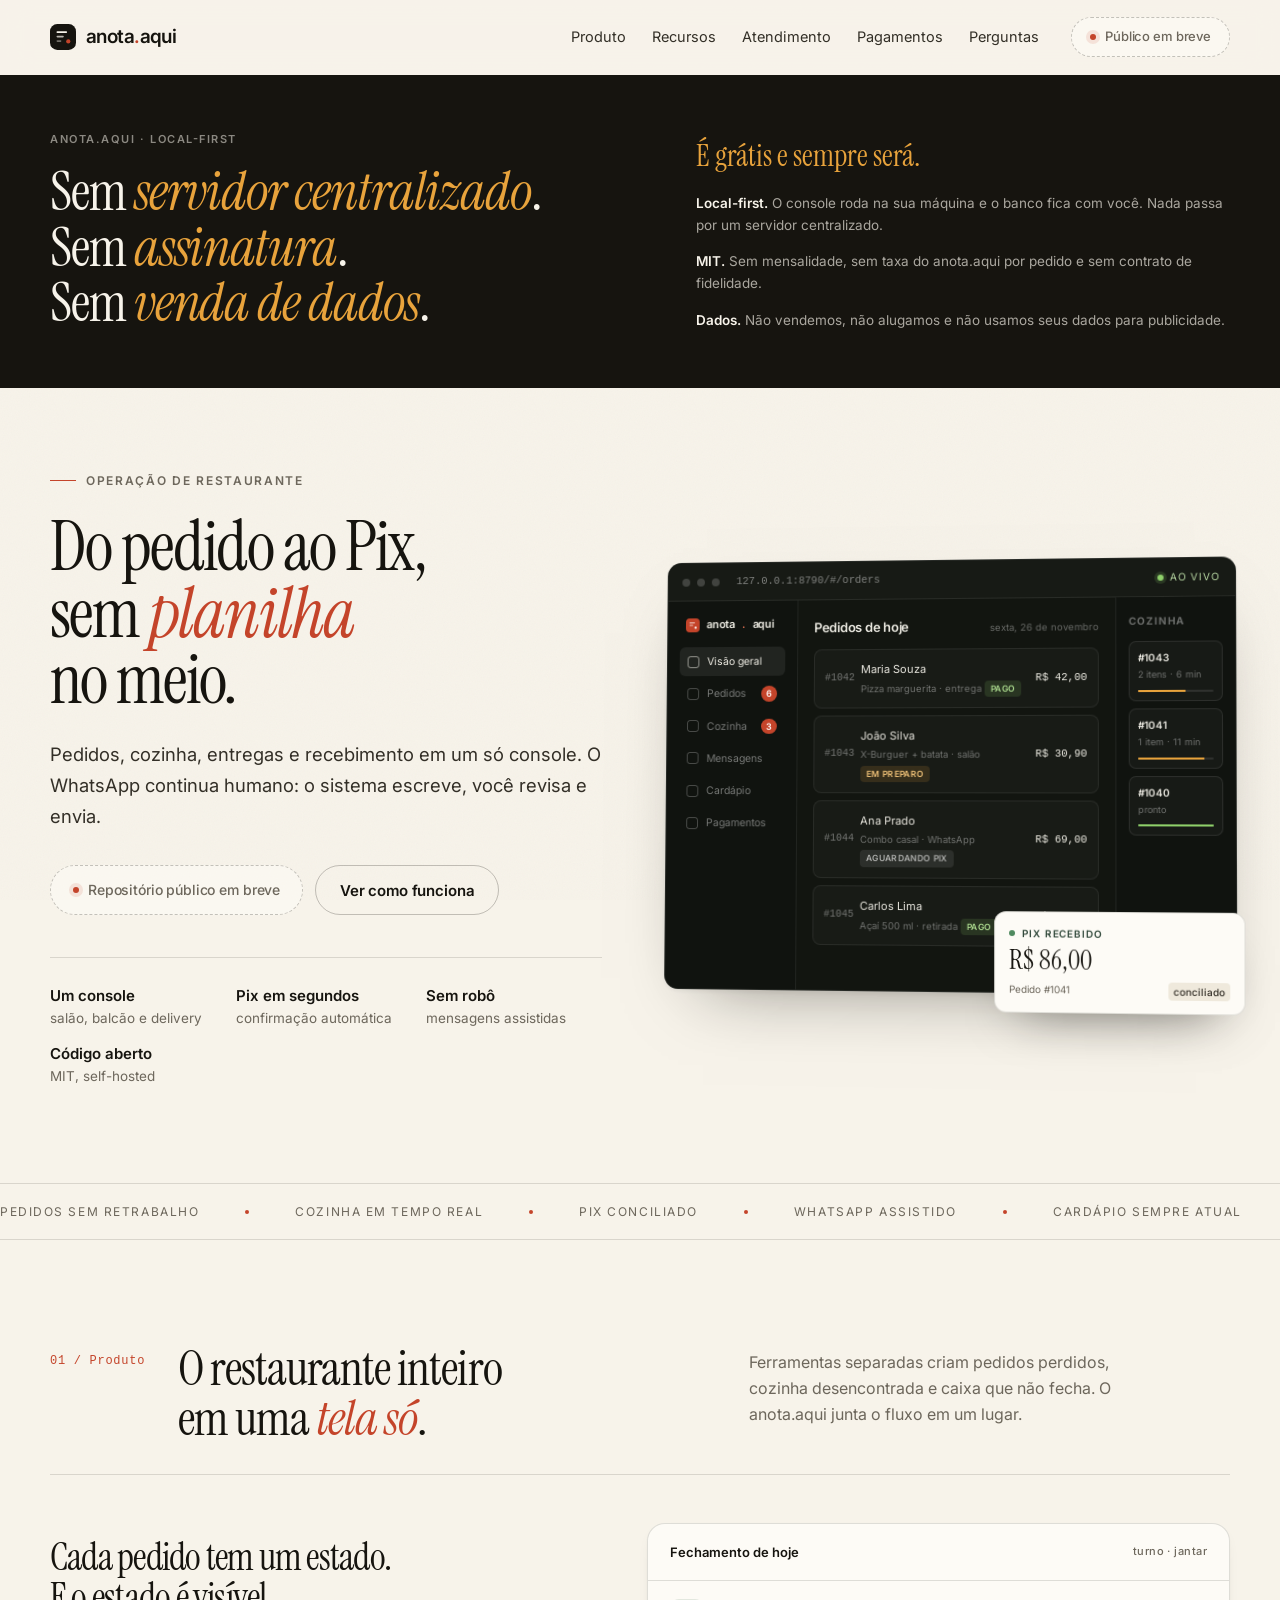
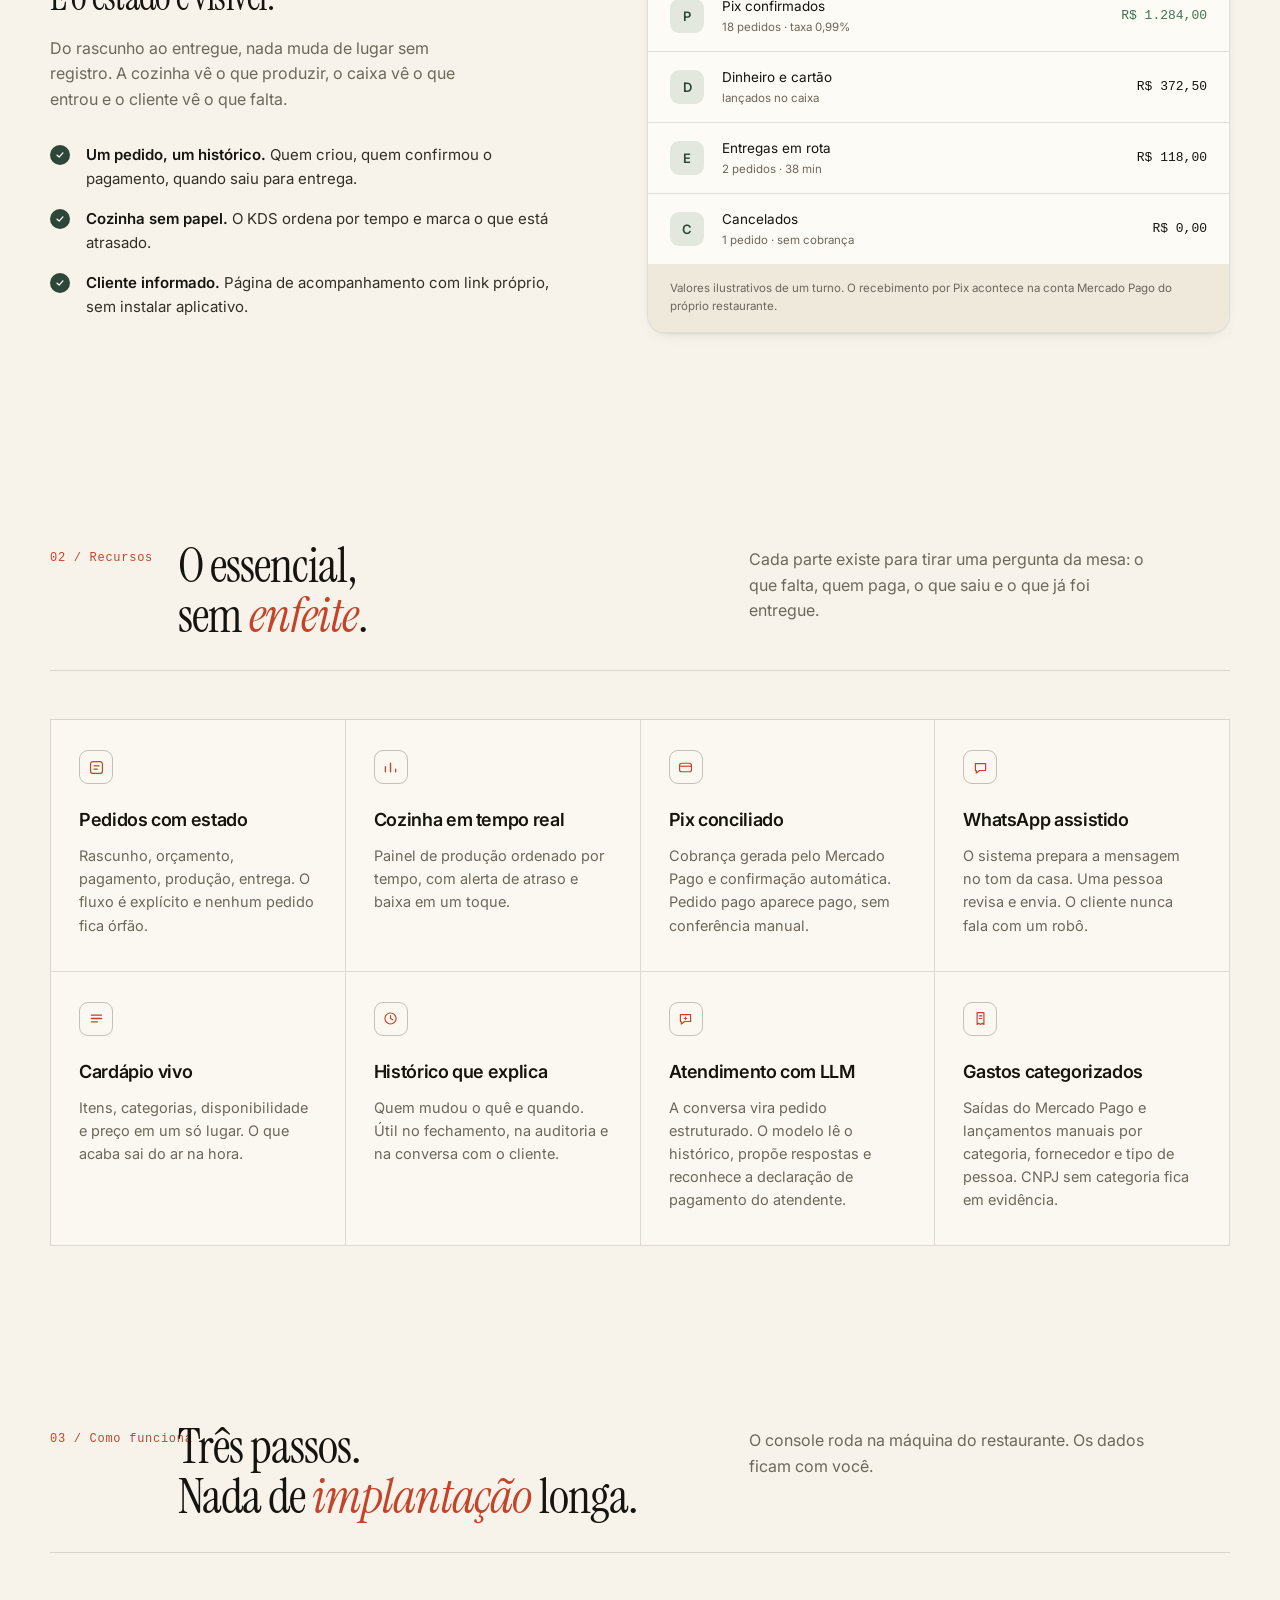
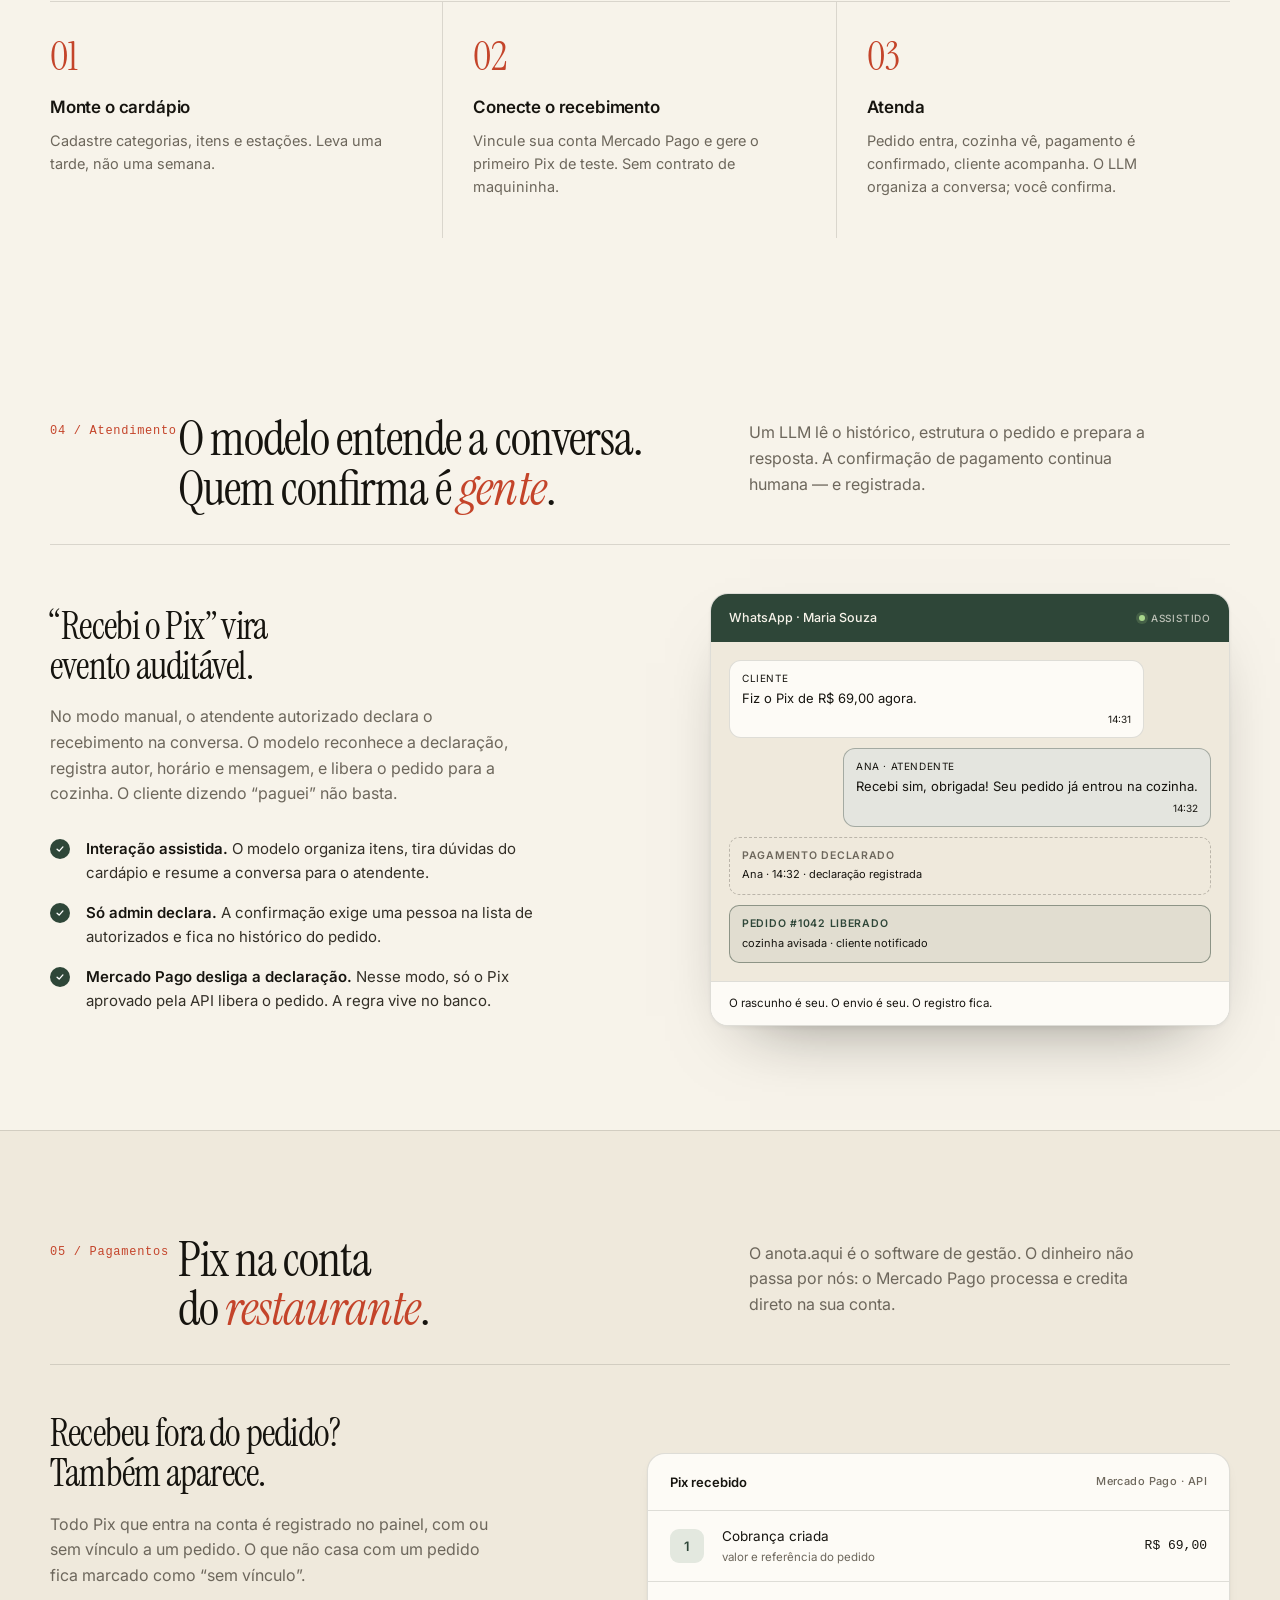
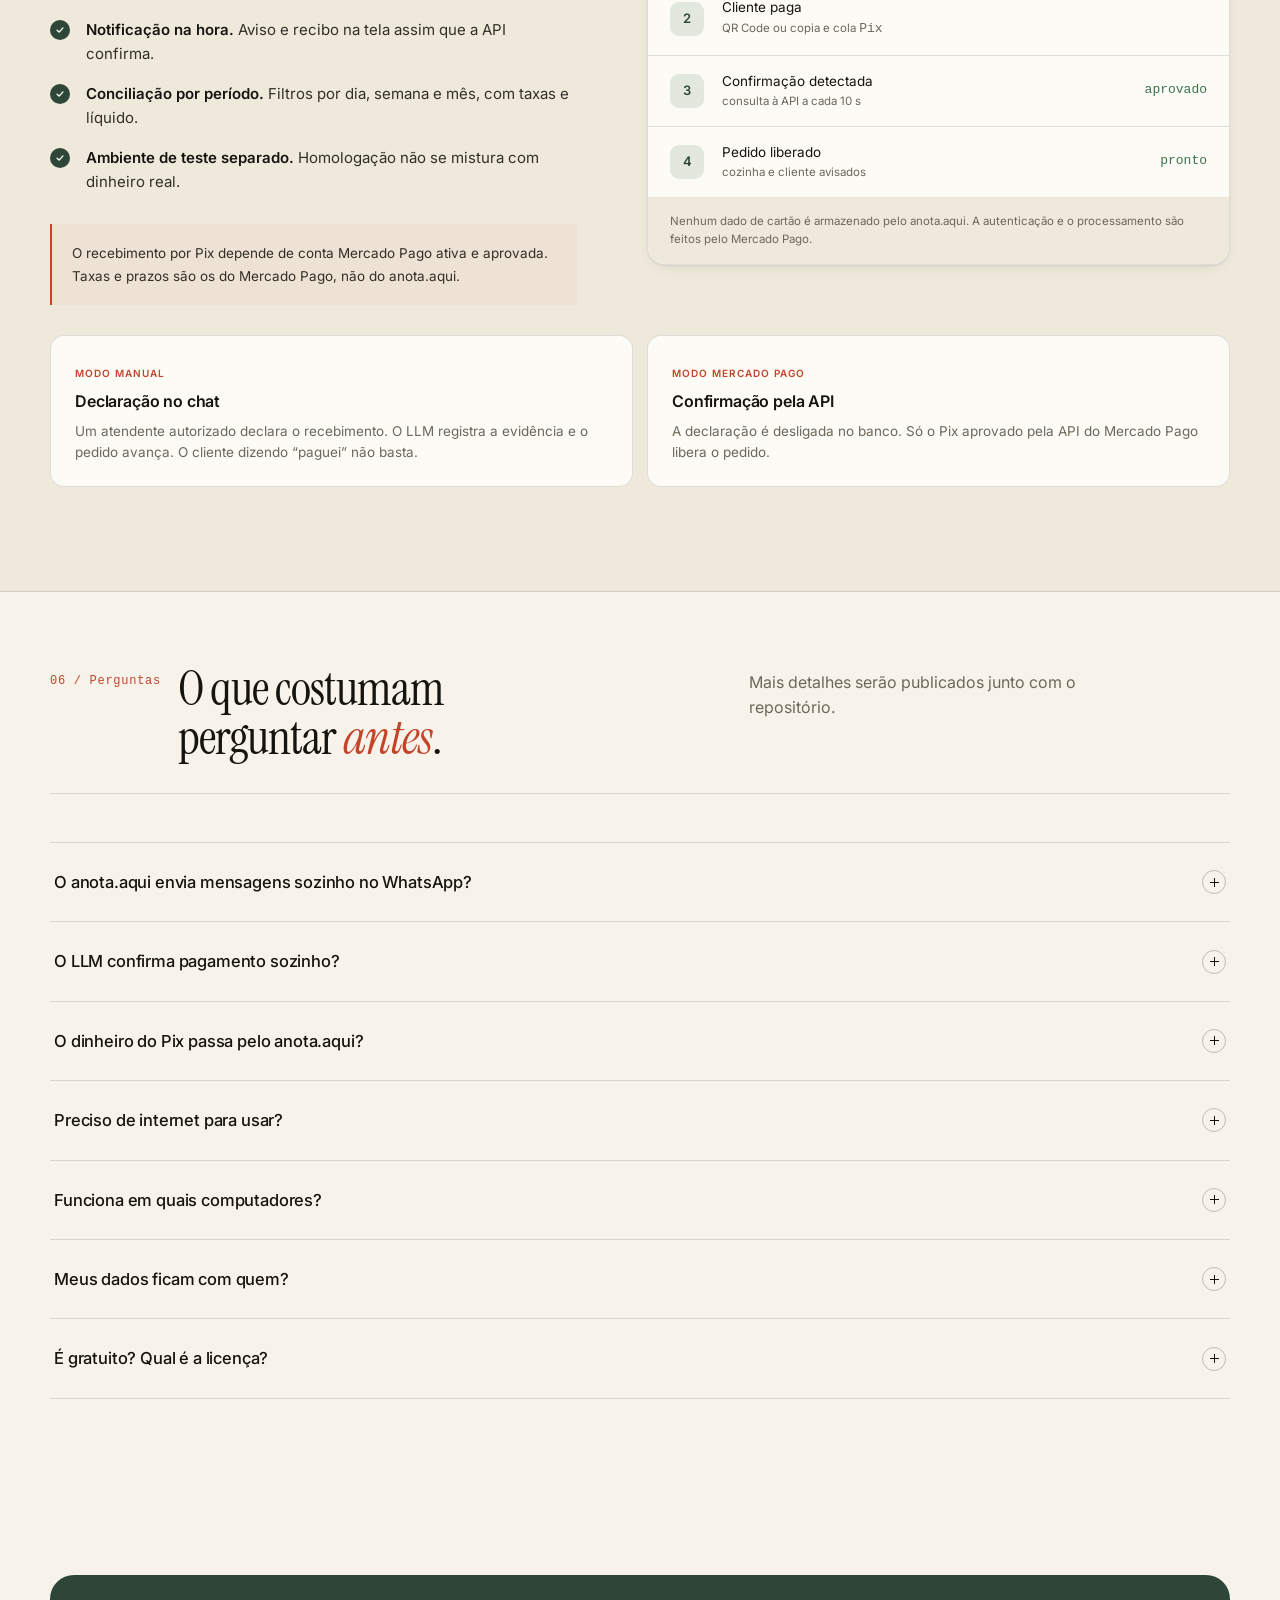
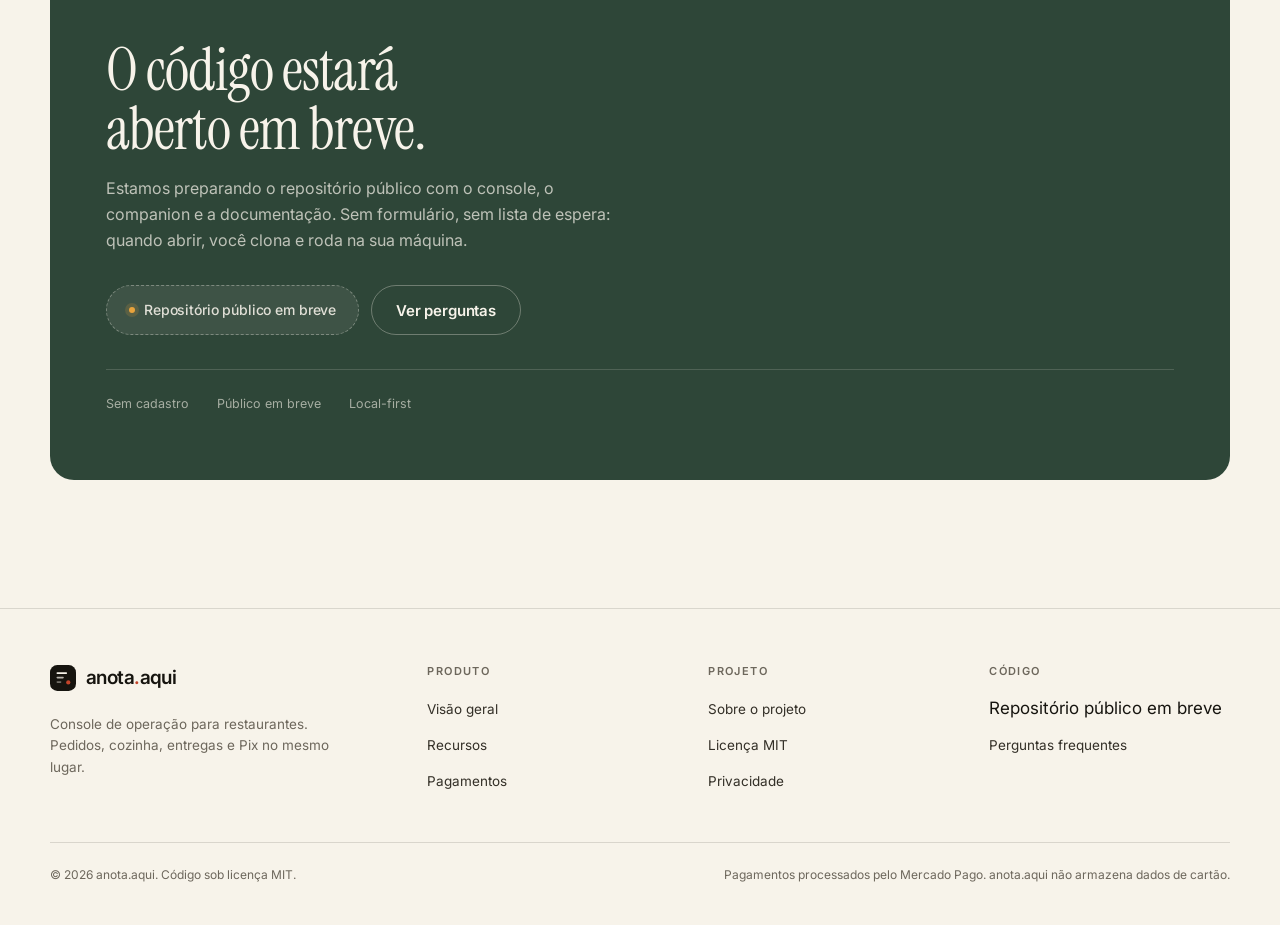
==== commit 060b9e80: "site: servidor centralizado e gratis para sempre Troca o slogan para sem servidor centralizado e des" ====
--- a/index.html
+++ b/index.html
@@ -4,12 +4,12 @@
   <meta charset="utf-8">
   <meta name="viewport" content="width=device-width, initial-scale=1">
   <title>anota.aqui — a operação do seu restaurante, do pedido ao Pix</title>
-  <meta name="description" content="anota.aqui organiza pedidos, cozinha, entregas e recebimento por Pix em um só console, com atendimento assistido por LLM e confirmação de pagamento no chat. Sem servidor nosso, sem assinatura e sem venda de dados. Código aberto sob MIT.">
+  <meta name="description" content="anota.aqui organiza pedidos, cozinha, entregas e recebimento por Pix em um só console, com atendimento assistido por LLM e confirmação de pagamento no chat. Sem servidor centralizado, sem assinatura e sem venda de dados. É grátis e sempre será. Código aberto sob MIT.">
   <meta name="theme-color" content="#f7f3ea">
   <meta property="og:type" content="website">
   <meta property="og:site_name" content="anota.aqui">
   <meta property="og:title" content="anota.aqui — do pedido ao Pix, sem planilha no meio">
-  <meta property="og:description" content="Pedidos, cozinha, entregas e Pix em um único console, com atendimento assistido por LLM e confirmação de pagamento por declaração no chat. Sem servidor nosso, sem assinatura e sem venda de dados. Código aberto sob MIT.">
+  <meta property="og:description" content="Pedidos, cozinha, entregas e Pix em um único console, com atendimento assistido por LLM e confirmação de pagamento por declaração no chat. Sem servidor centralizado, sem assinatura e sem venda de dados. É grátis e sempre será. Código aberto sob MIT.">
   <meta property="og:url" content="https://zionfm.github.io/">
   <meta property="og:locale" content="pt_BR">
   <link rel="icon" href="assets/mark.svg" type="image/svg+xml">
@@ -68,13 +68,14 @@
         <div>
           <span class="manifesto-kicker">anota.aqui · local-first</span>
           <p class="manifesto-title">
-            Sem <em>servidor nosso</em>.<br>
+            Sem <em>servidor centralizado</em>.<br>
             Sem <em>assinatura</em>.<br>
             Sem <em>venda de dados</em>.
           </p>
         </div>
         <div class="manifesto-notes">
-          <p><strong>Local-first.</strong> O console roda na sua máquina e o banco fica com você. Nada passa por um servidor nosso.</p>
+          <p class="manifesto-free">É grátis e sempre será.</p>
+          <p><strong>Local-first.</strong> O console roda na sua máquina e o banco fica com você. Nada passa por um servidor centralizado.</p>
           <p><strong>MIT.</strong> Sem mensalidade, sem taxa do anota.aqui por pedido e sem contrato de fidelidade.</p>
           <p><strong>Dados.</strong> Não vendemos, não alugamos e não usamos seus dados para publicidade.</p>
         </div>
@@ -591,7 +592,7 @@
           </details>
           <details class="q">
             <summary>É gratuito? Qual é a licença?<span class="sign"></span></summary>
-            <div class="a">Sim. O código é aberto sob a licença MIT e roda na sua infraestrutura. Não há assinatura do anota.aqui: você paga apenas os serviços que usar, como Mercado Pago, hospedagem ou WhatsApp. Contribuições serão bem-vindas quando o repositório abrir.</div>
+            <div class="a">Sim, é grátis e sempre será. O código é aberto sob a licença MIT e roda na sua infraestrutura. Não há assinatura do anota.aqui: você paga apenas os serviços que usar, como Mercado Pago, hospedagem ou WhatsApp. Contribuições serão bem-vindas quando o repositório abrir.</div>
           </details>
         </div>
       </div>
--- a/assets/site.css
+++ b/assets/site.css
@@ -262,6 +262,13 @@
   gap: 14px;
   padding-top: 8px;
   max-width: 62ch;
+}
+.manifesto-notes p.manifesto-free {
+  font-family: var(--display);
+  font-size: clamp(22px, 2.4vw, 30px);
+  line-height: 1.15;
+  color: var(--amber);
+  margin-bottom: 4px;
 }
 .manifesto-notes p {
   font-size: 13.5px;
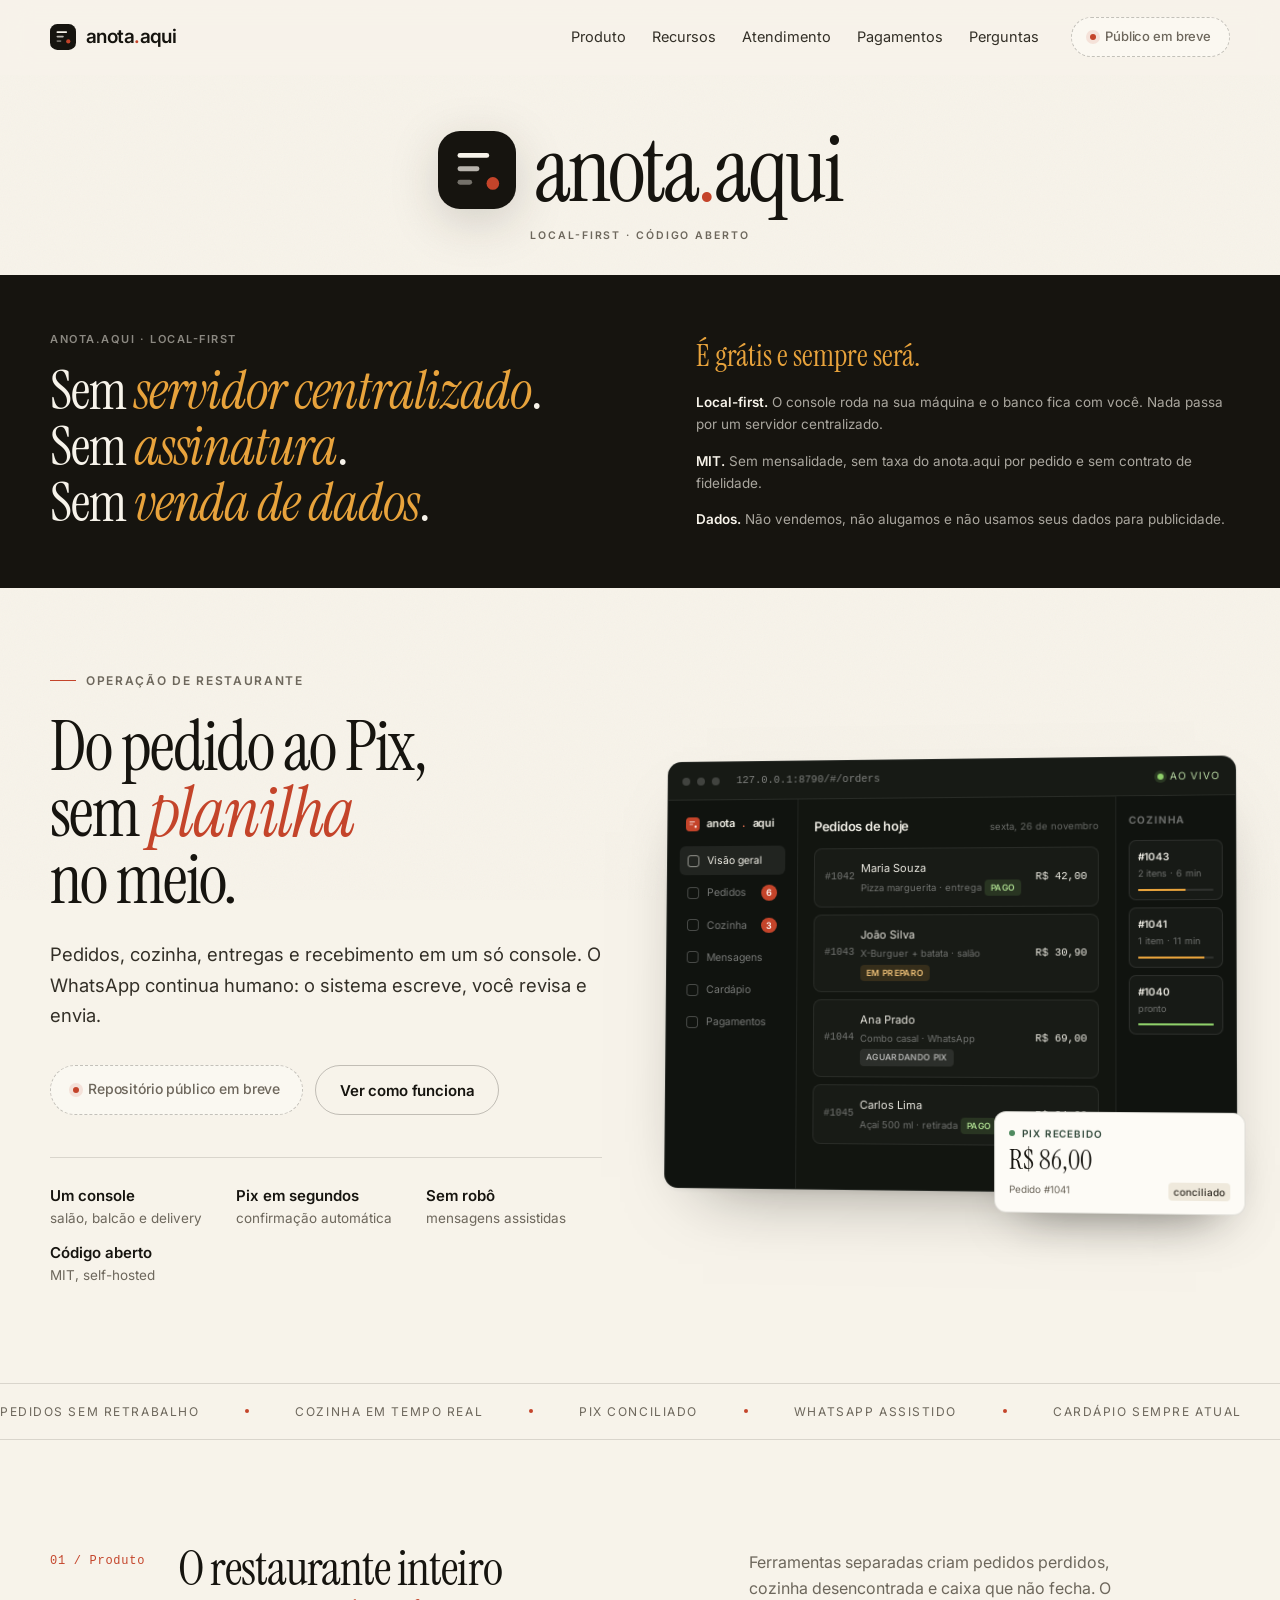
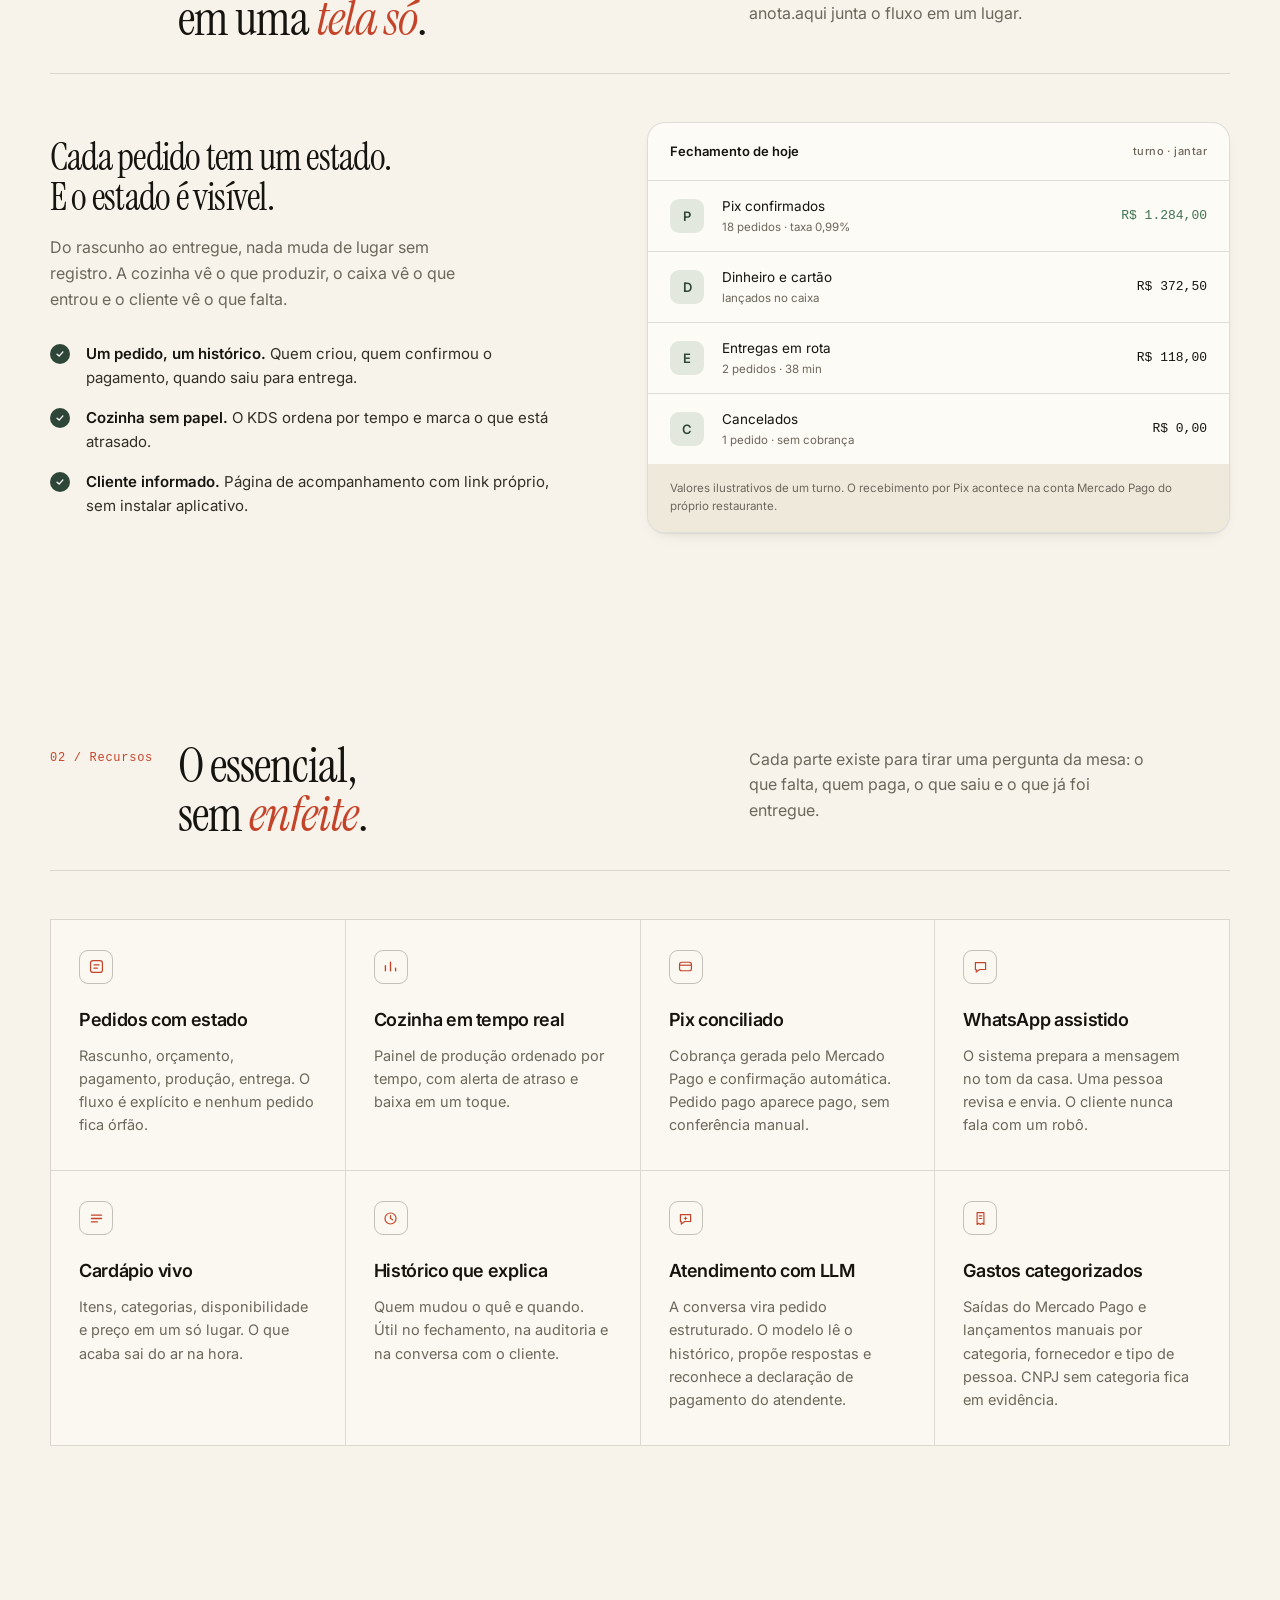
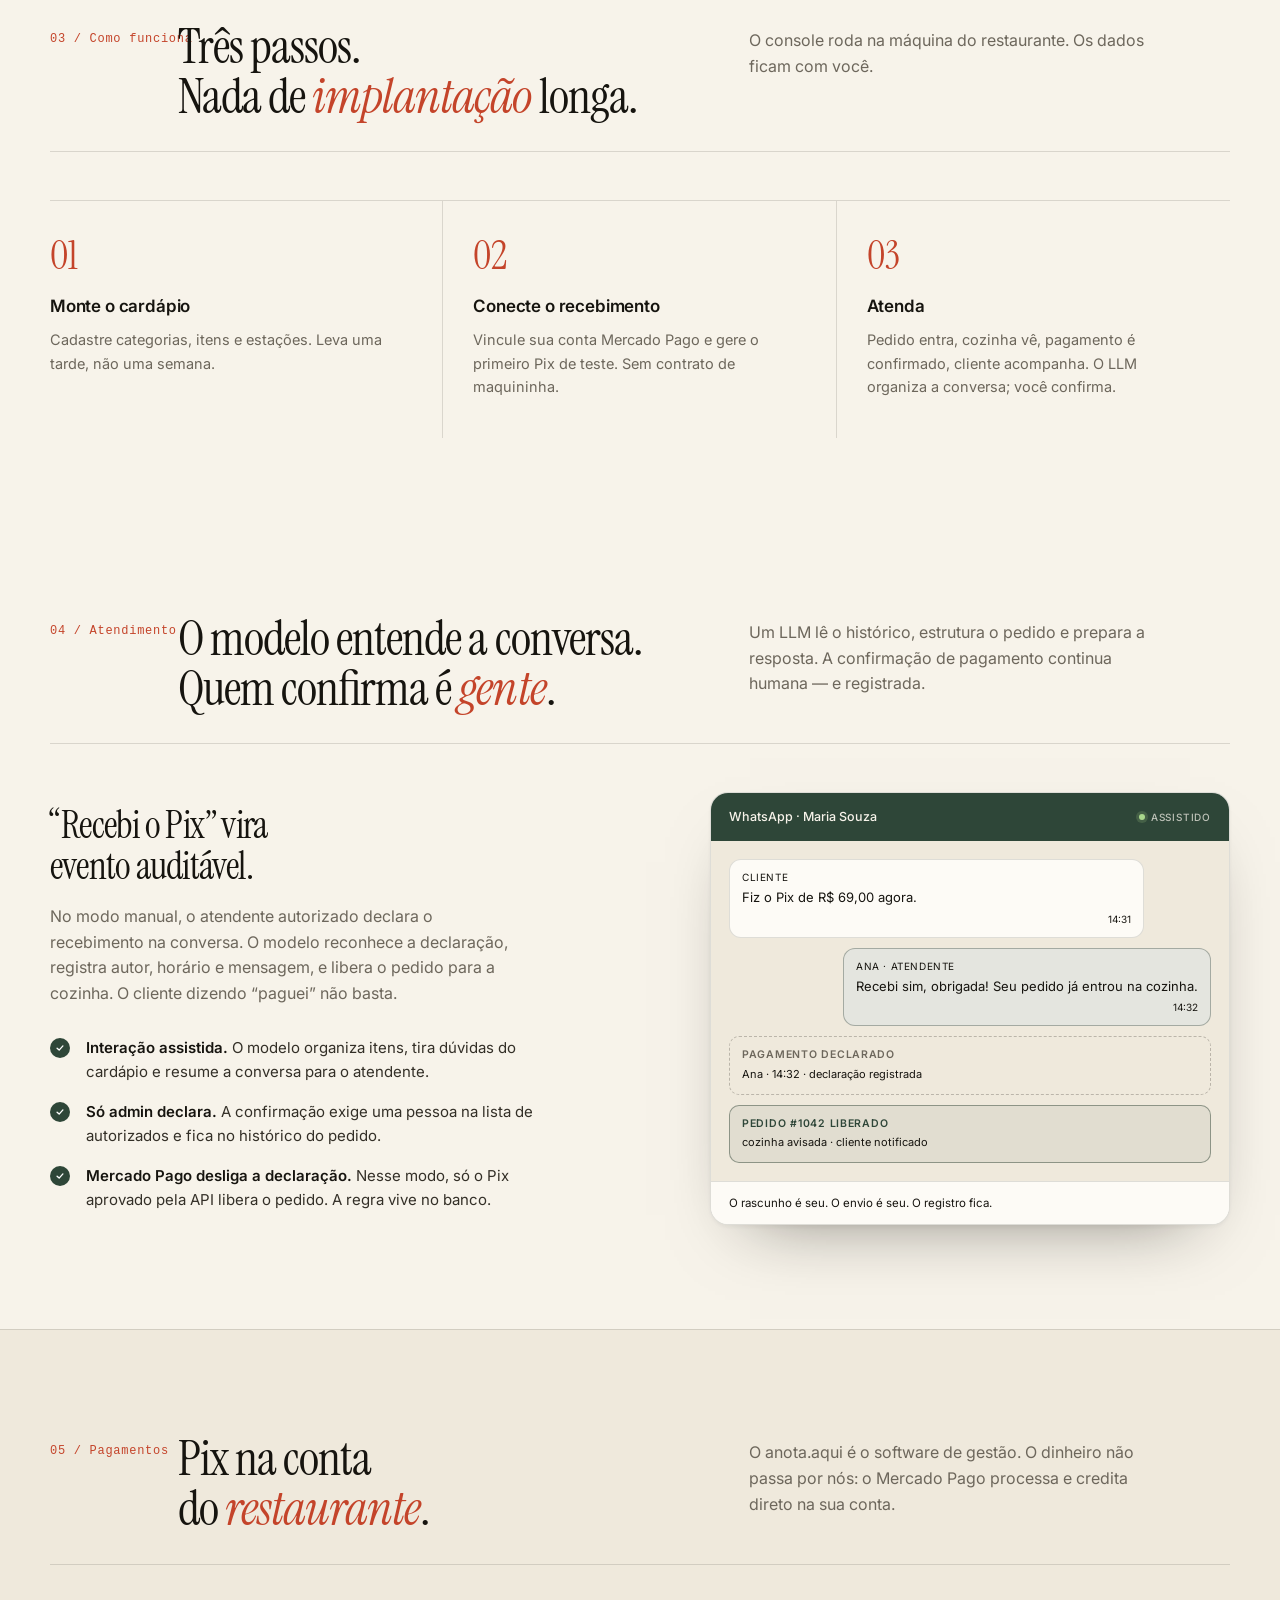
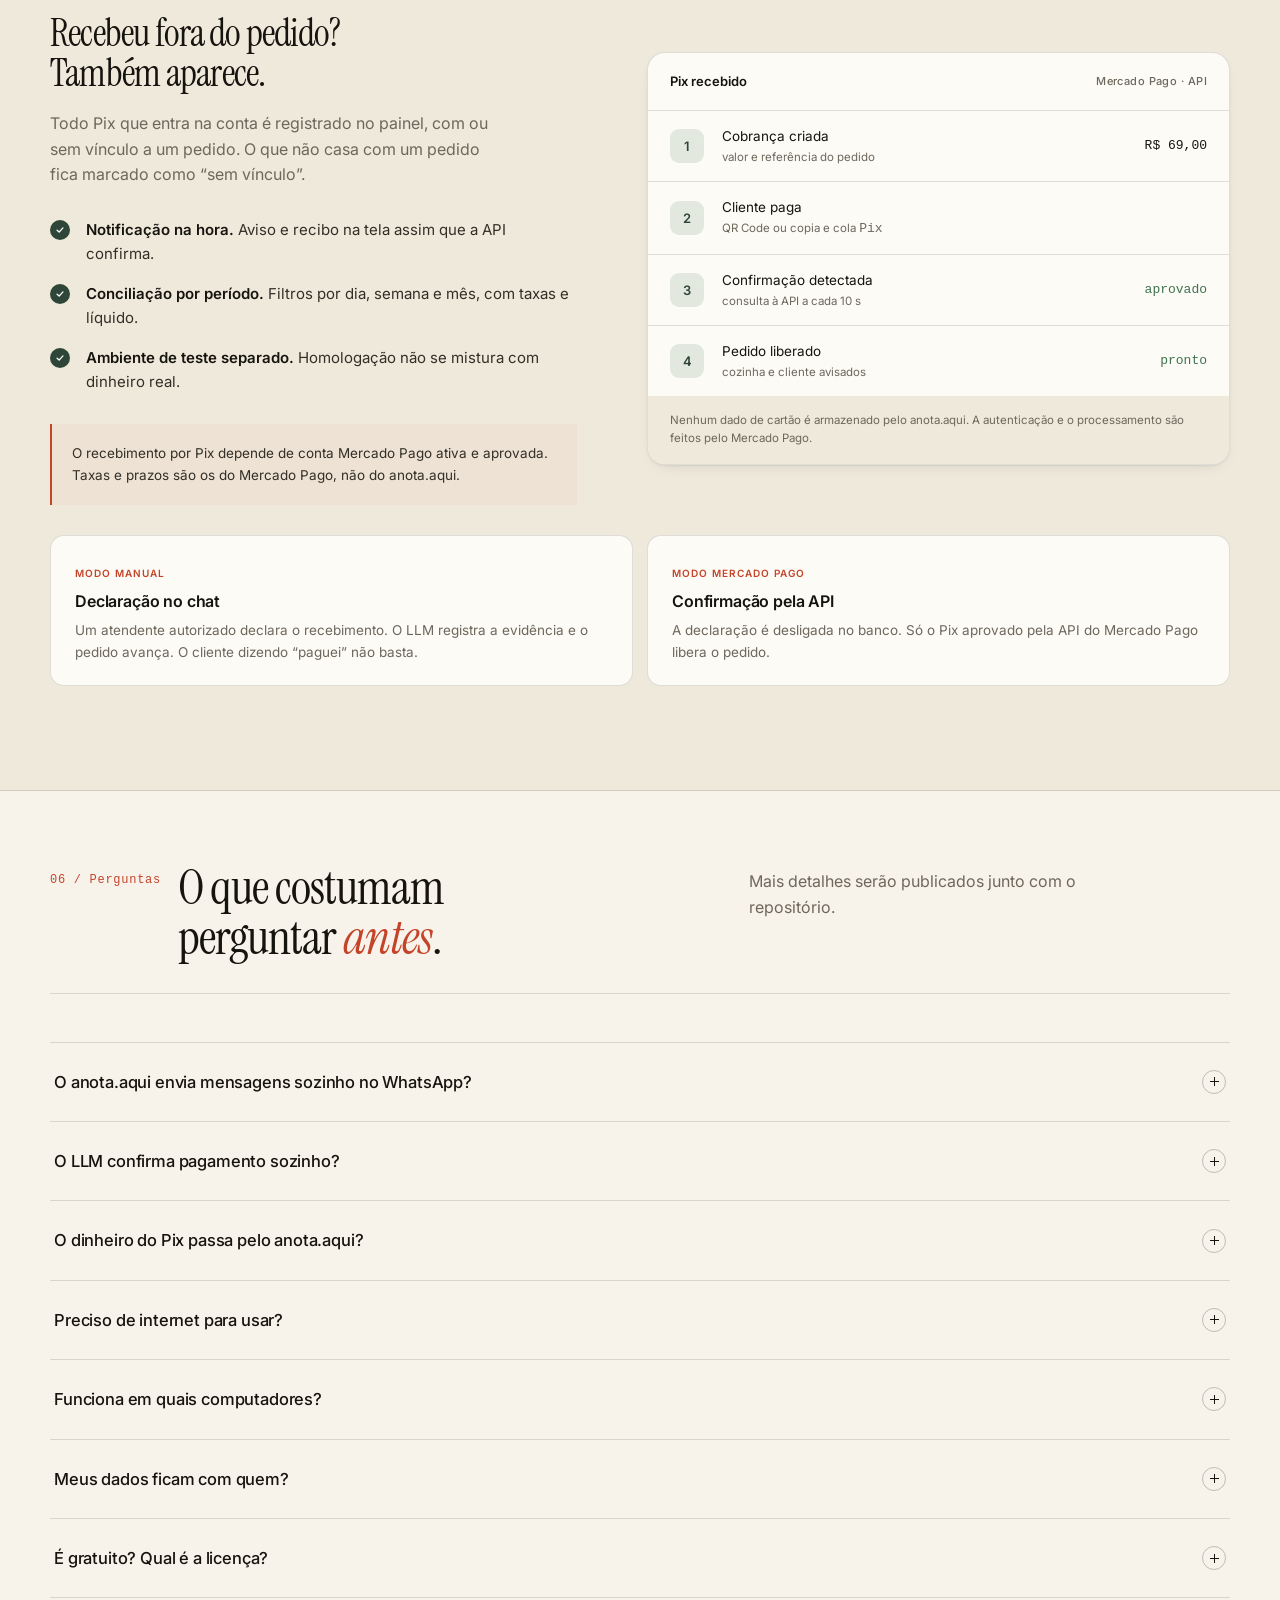
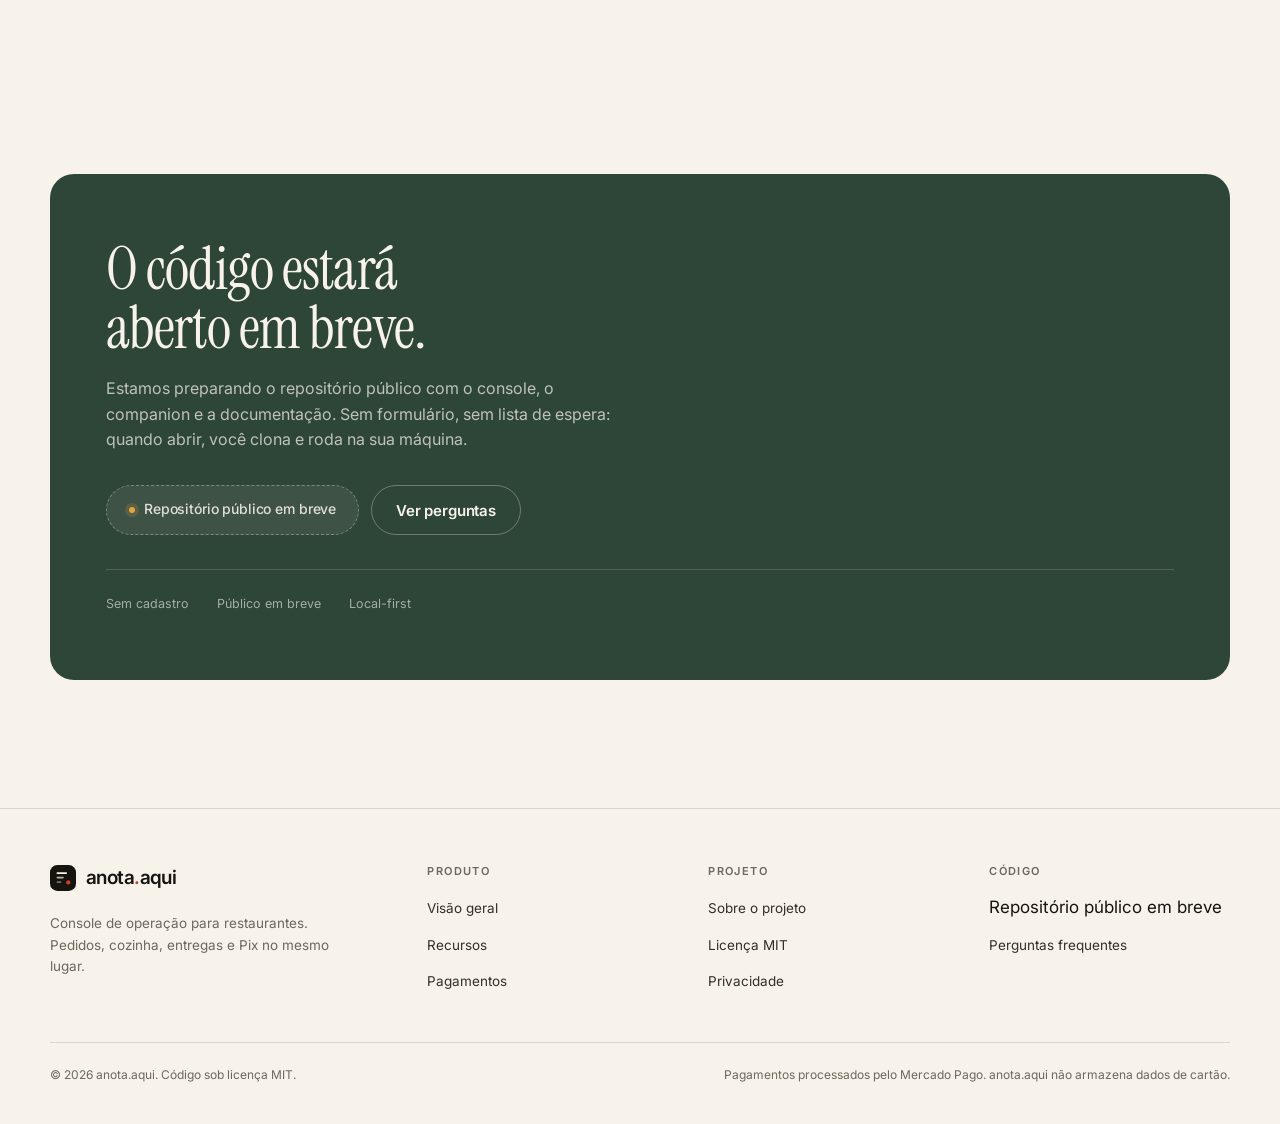
==== commit 51202eaf: "site: logo centralizada no topo Adiciona o lockup anota.aqui em tamanho grande, centralizado, antes " ====
--- a/index.html
+++ b/index.html
@@ -62,6 +62,23 @@
 
   <main id="conteudo">
 
+    <!-- ── marca ────────────────────────────────────────────────────── -->
+    <section class="brand-cover" aria-label="anota.aqui">
+      <div class="wrap">
+        <div class="brand-lockup">
+          <svg class="brand-mark" viewBox="0 0 32 32" aria-hidden="true">
+            <rect width="32" height="32" rx="9" fill="#16140f"/>
+            <rect x="8" y="9" width="13" height="2" rx="1" fill="#f7f3ea"/>
+            <rect x="8" y="14.5" width="9" height="2" rx="1" fill="#f7f3ea" opacity="0.72"/>
+            <rect x="8" y="20" width="6" height="2" rx="1" fill="#f7f3ea" opacity="0.42"/>
+            <circle cx="22.5" cy="21.5" r="2.6" fill="#c4442a"/>
+          </svg>
+          <span class="brand-word">anota<span class="dot">.</span>aqui</span>
+        </div>
+        <p class="brand-tag">Local-first · código aberto</p>
+      </div>
+    </section>
+
     <!-- ── manifesto ────────────────────────────────────────────────── -->
     <section class="manifesto" aria-label="Diferenciais do anota.aqui">
       <div class="wrap manifesto-inner">
--- a/assets/site.css
+++ b/assets/site.css
@@ -225,6 +225,40 @@
   box-shadow: 0 0 0 4px color-mix(in srgb, var(--accent) 12%, transparent);
 }
 .soon-pill.lg { min-height: 50px; padding: 0 22px; font-size: 14px; }
+
+/* ── marca no topo ──────────────────────────────────────────────────── */
+.brand-cover {
+  padding: 54px 0 30px;
+  text-align: center;
+}
+.brand-lockup {
+  display: flex;
+  align-items: center;
+  justify-content: center;
+  gap: clamp(10px, 1.6vw, 18px);
+}
+.brand-mark {
+  width: clamp(46px, 6.6vw, 78px);
+  height: auto;
+  flex: none;
+  filter: drop-shadow(0 12px 24px rgba(22, 20, 15, 0.16));
+}
+.brand-word {
+  font-family: var(--display);
+  font-size: clamp(40px, 8.8vw, 92px);
+  font-weight: 400;
+  line-height: 0.9;
+  letter-spacing: -0.035em;
+}
+.brand-word .dot { color: var(--accent); }
+.brand-tag {
+  margin-top: 16px;
+  font-size: 10.5px;
+  font-weight: 600;
+  letter-spacing: 0.18em;
+  text-transform: uppercase;
+  color: var(--muted);
+}
 
 /* ── manifesto ──────────────────────────────────────────────────────── */
 .manifesto {
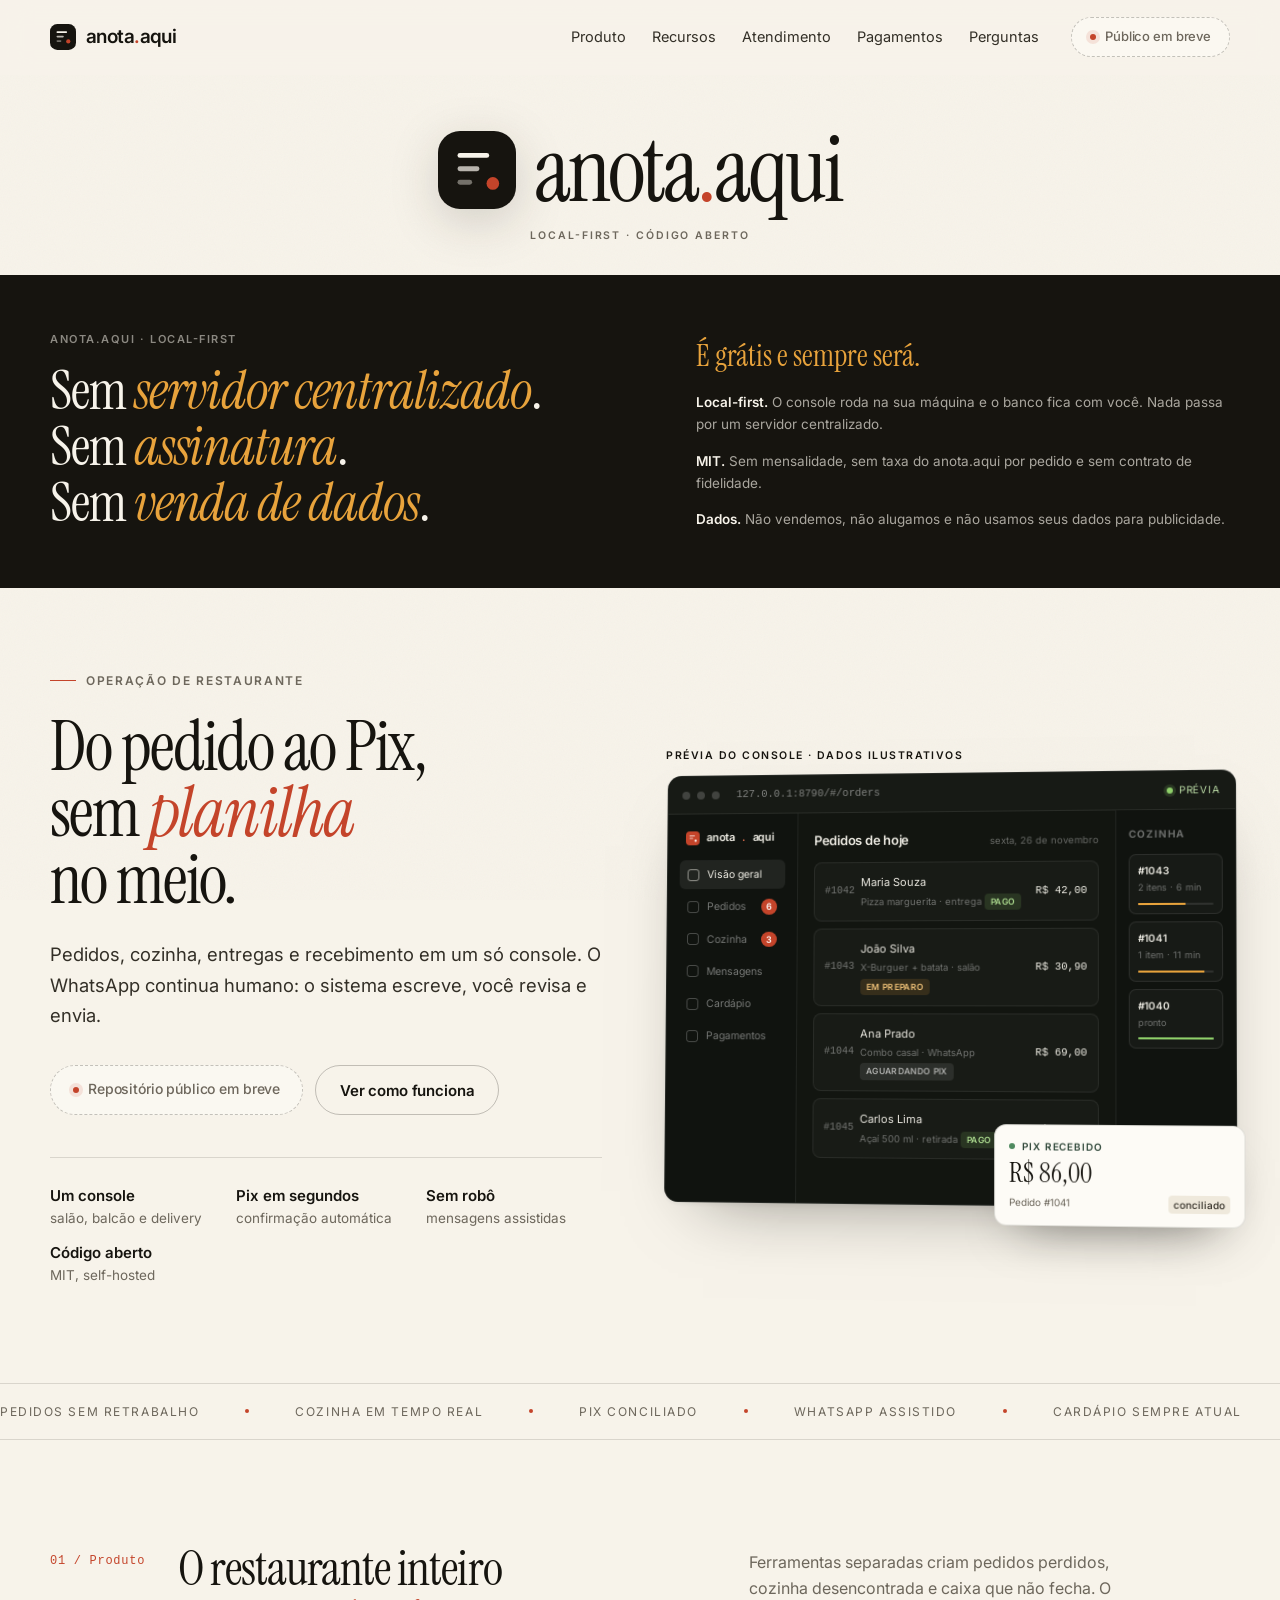
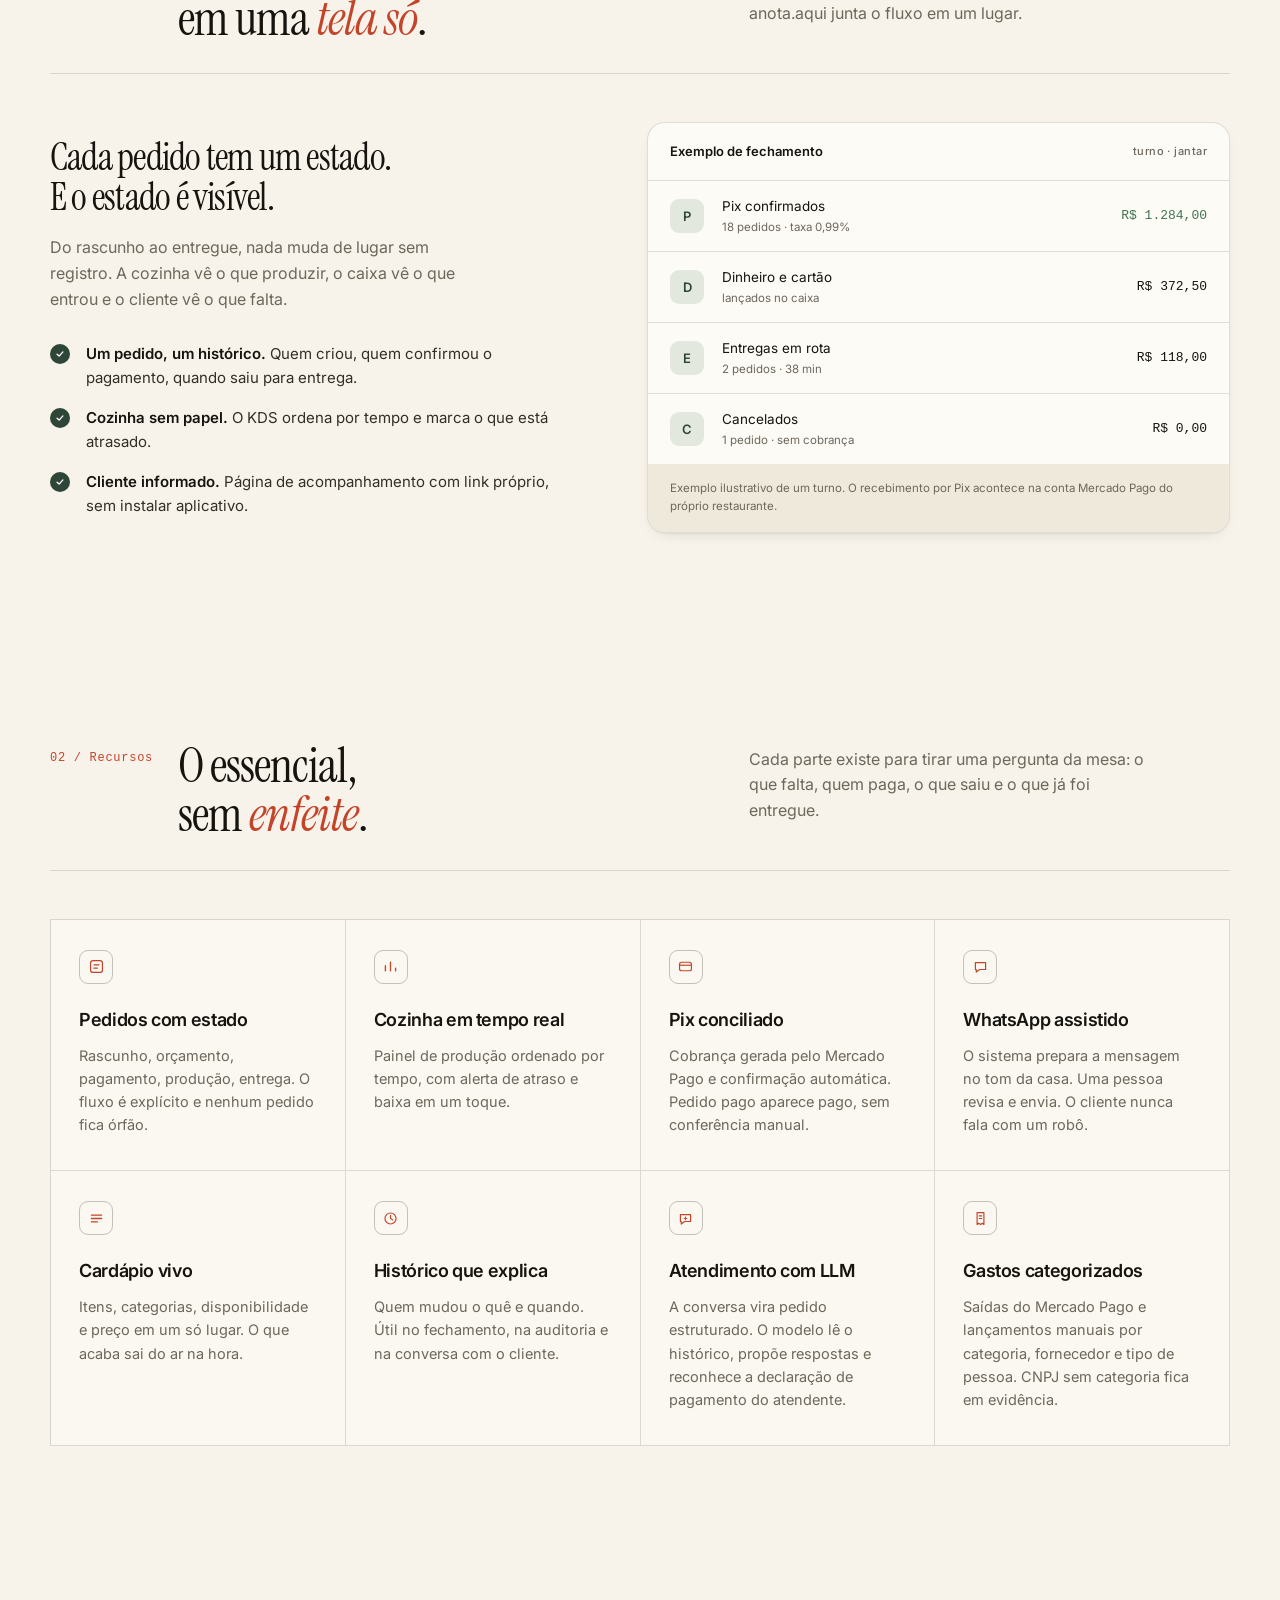
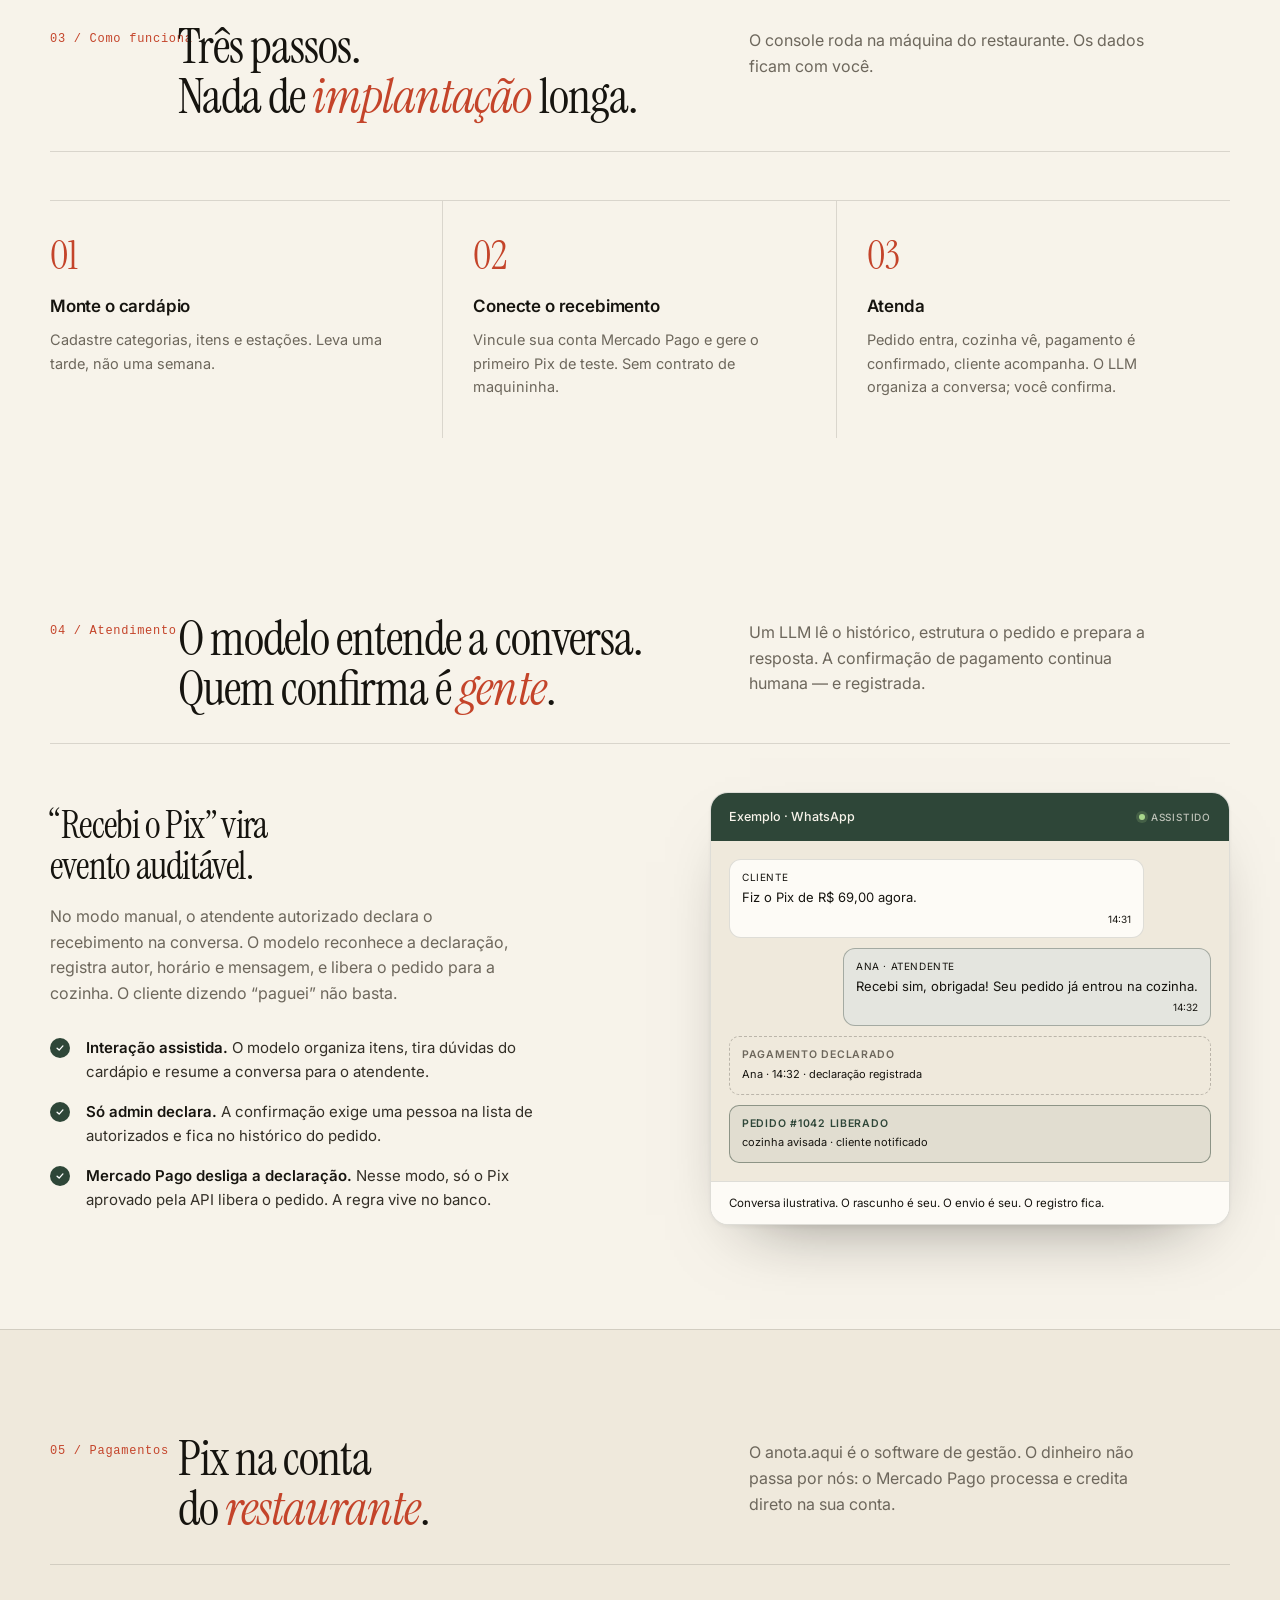
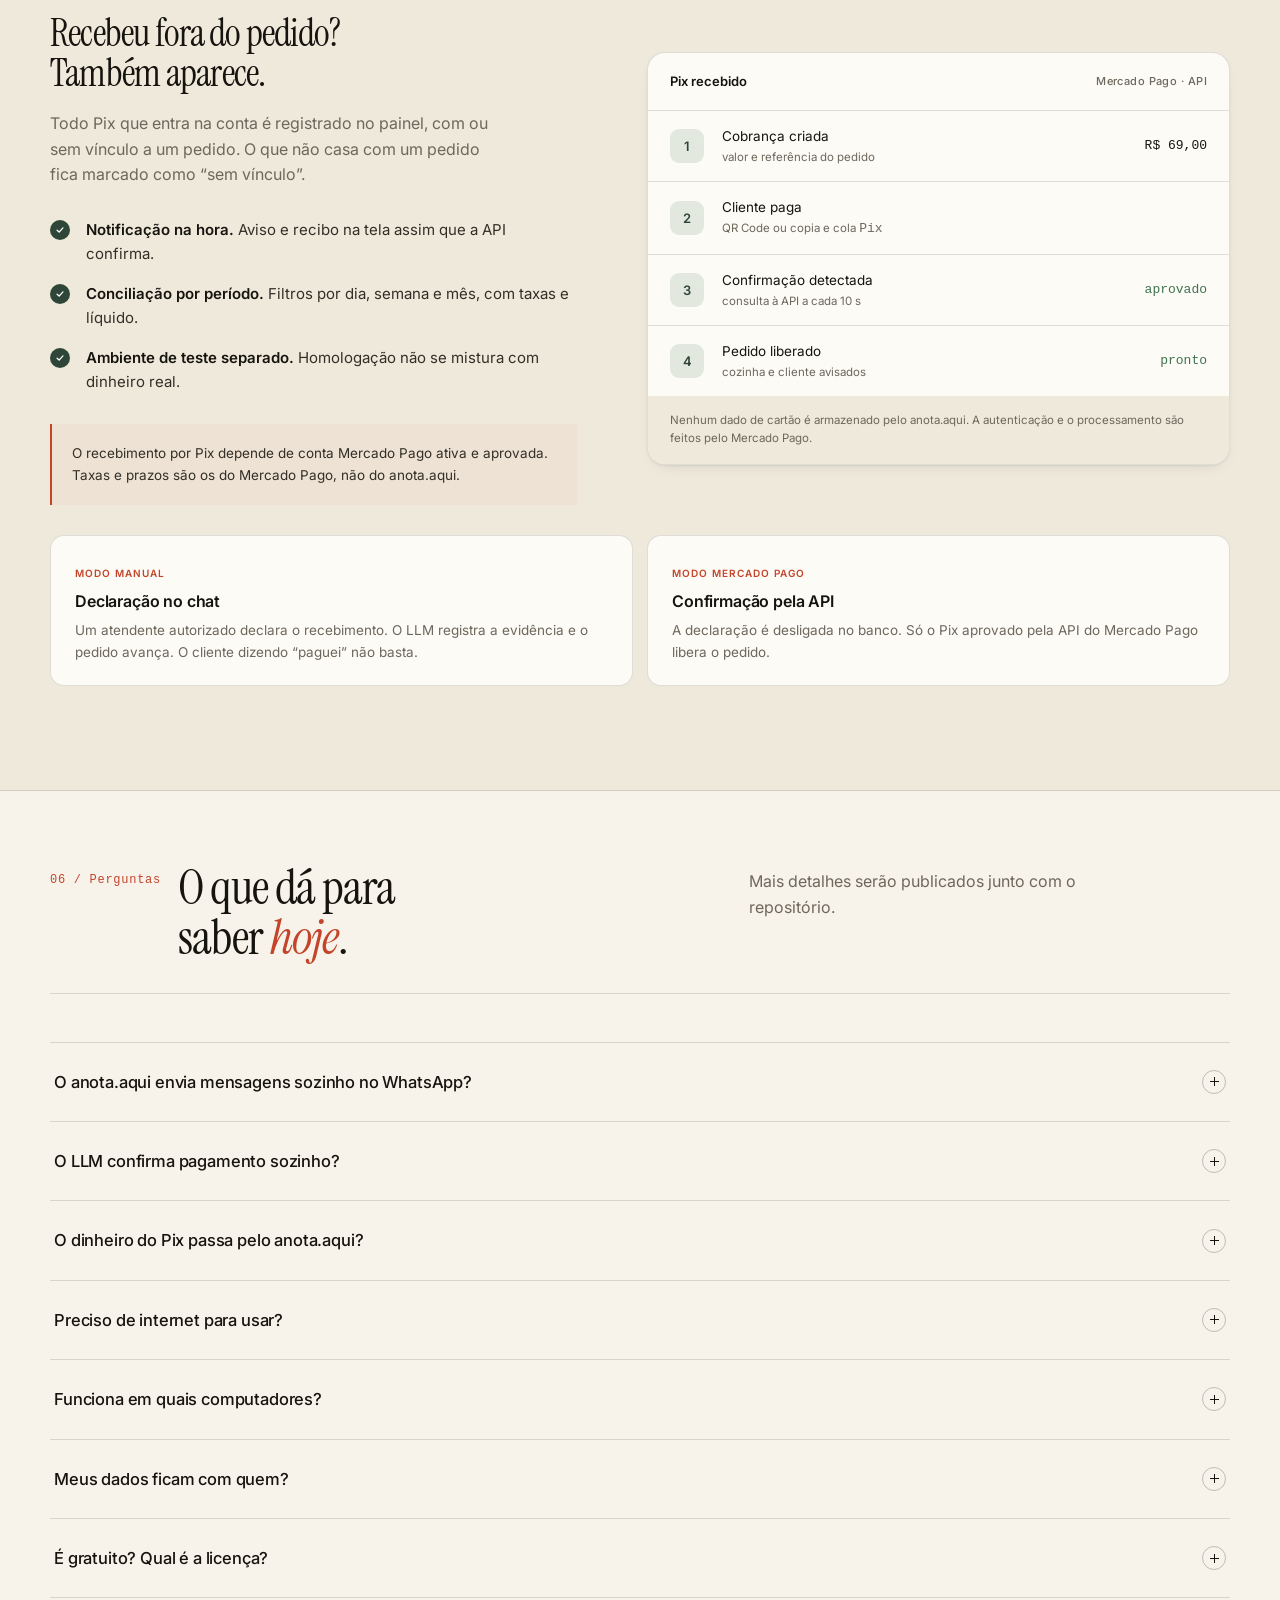
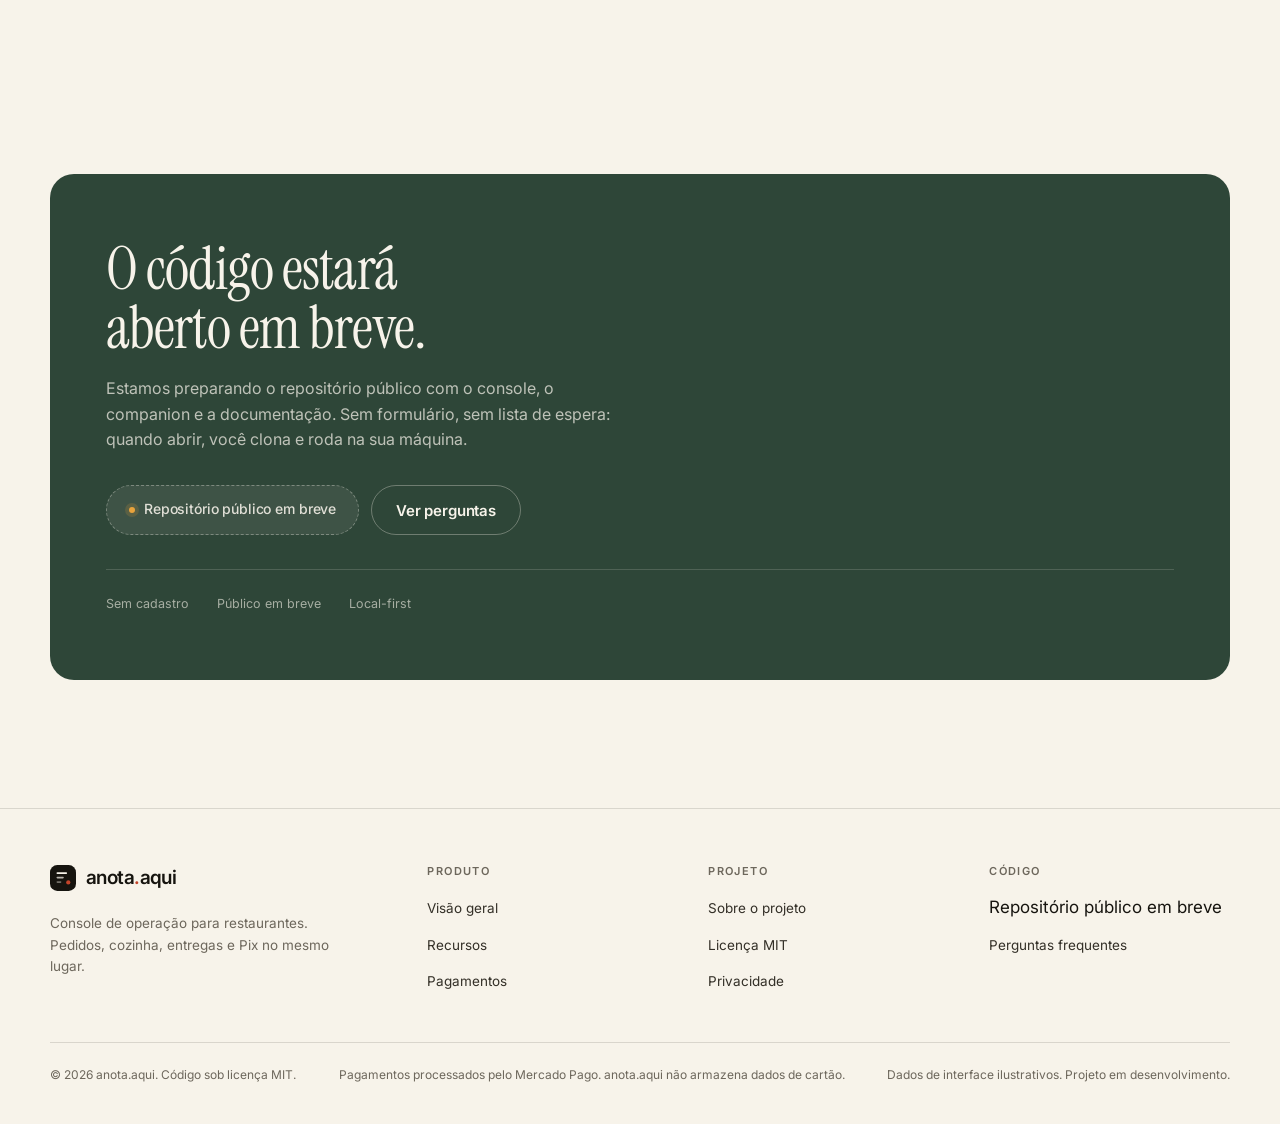
==== commit 4db0894c: "site: dados de interface marcados como ilustrativos Remove qualquer leitura de tracao: badge de prev" ====
--- a/index.html
+++ b/index.html
@@ -122,13 +122,15 @@
         </div>
 
         <!-- prévia do console -->
-        <div class="mock-stage" aria-hidden="true">
-          <div class="mock">
-            <div class="mock-bar">
-              <i></i><i></i><i></i>
-              <span class="url">127.0.0.1:8790/#/orders</span>
-              <span class="live">ao vivo</span>
-            </div>
+        <div class="mock-column">
+          <p class="mock-caption">Prévia do console · dados ilustrativos</p>
+          <div class="mock-stage" aria-hidden="true">
+            <div class="mock">
+              <div class="mock-bar">
+                <i></i><i></i><i></i>
+                <span class="url">127.0.0.1:8790/#/orders</span>
+                <span class="live">prévia</span>
+              </div>
             <div class="mock-body">
               <aside class="mock-side">
                 <div class="mock-brand">
@@ -217,6 +219,7 @@
             <div class="t-top"><i></i>Pix recebido</div>
             <div class="t-amount">R$ 86,00</div>
             <div class="t-meta"><span>Pedido #1041</span><b>conciliado</b></div>
+          </div>
           </div>
         </div>
       </div>
@@ -281,7 +284,7 @@
           <div class="reveal">
             <div class="pay-card">
               <div class="pay-head">
-                <span>Fechamento de hoje</span>
+                <span>Exemplo de fechamento</span>
                 <span class="mp">turno · jantar</span>
               </div>
               <ul class="pay-list">
@@ -307,7 +310,7 @@
                 </li>
               </ul>
               <div class="pay-note">
-                Valores ilustrativos de um turno. O recebimento por Pix acontece na conta
+                Exemplo ilustrativo de um turno. O recebimento por Pix acontece na conta
                 Mercado Pago do próprio restaurante.
               </div>
             </div>
@@ -450,7 +453,7 @@
           <div class="reveal">
             <div class="chat-demo" aria-label="Exemplo de conversa com declaração de pagamento">
               <div class="chat-head">
-                <span>WhatsApp · Maria Souza</span>
+                <span>Exemplo · WhatsApp</span>
                 <span class="chat-live">assistido</span>
               </div>
               <div class="chat-body">
@@ -473,7 +476,7 @@
                   <span>cozinha avisada · cliente notificado</span>
                 </div>
               </div>
-              <div class="chat-foot">O rascunho é seu. O envio é seu. O registro fica.</div>
+              <div class="chat-foot">Conversa ilustrativa. O rascunho é seu. O envio é seu. O registro fica.</div>
             </div>
           </div>
         </div>
@@ -578,7 +581,7 @@
       <div class="wrap">
         <div class="section-head reveal">
           <span class="section-num">06 / Perguntas</span>
-          <h2>O que costumam<br>perguntar <em>antes</em>.</h2>
+          <h2>O que dá para<br>saber <em>hoje</em>.</h2>
           <p>Mais detalhes serão publicados junto com o repositório.</p>
         </div>
 
@@ -686,6 +689,7 @@
       <div class="footer-bottom">
         <span>© <span id="ano">2026</span> anota.aqui. Código sob licença MIT.</span>
         <span>Pagamentos processados pelo Mercado Pago. anota.aqui não armazena dados de cartão.</span>
+        <span>Dados de interface ilustrativos. Projeto em desenvolvimento.</span>
       </div>
     </div>
   </footer>
--- a/assets/site.css
+++ b/assets/site.css
@@ -400,6 +400,16 @@
 .mock-stage {
   position: relative;
   perspective: 1600px;
+}
+
+.mock-column { min-width: 0; }
+.mock-caption {
+  margin-bottom: 10px;
+  font-size: 10.5px;
+  font-weight: 600;
+  letter-spacing: 0.14em;
+  text-transform: uppercase;
+  color: var(--muted-2);
 }
 
 .mock {
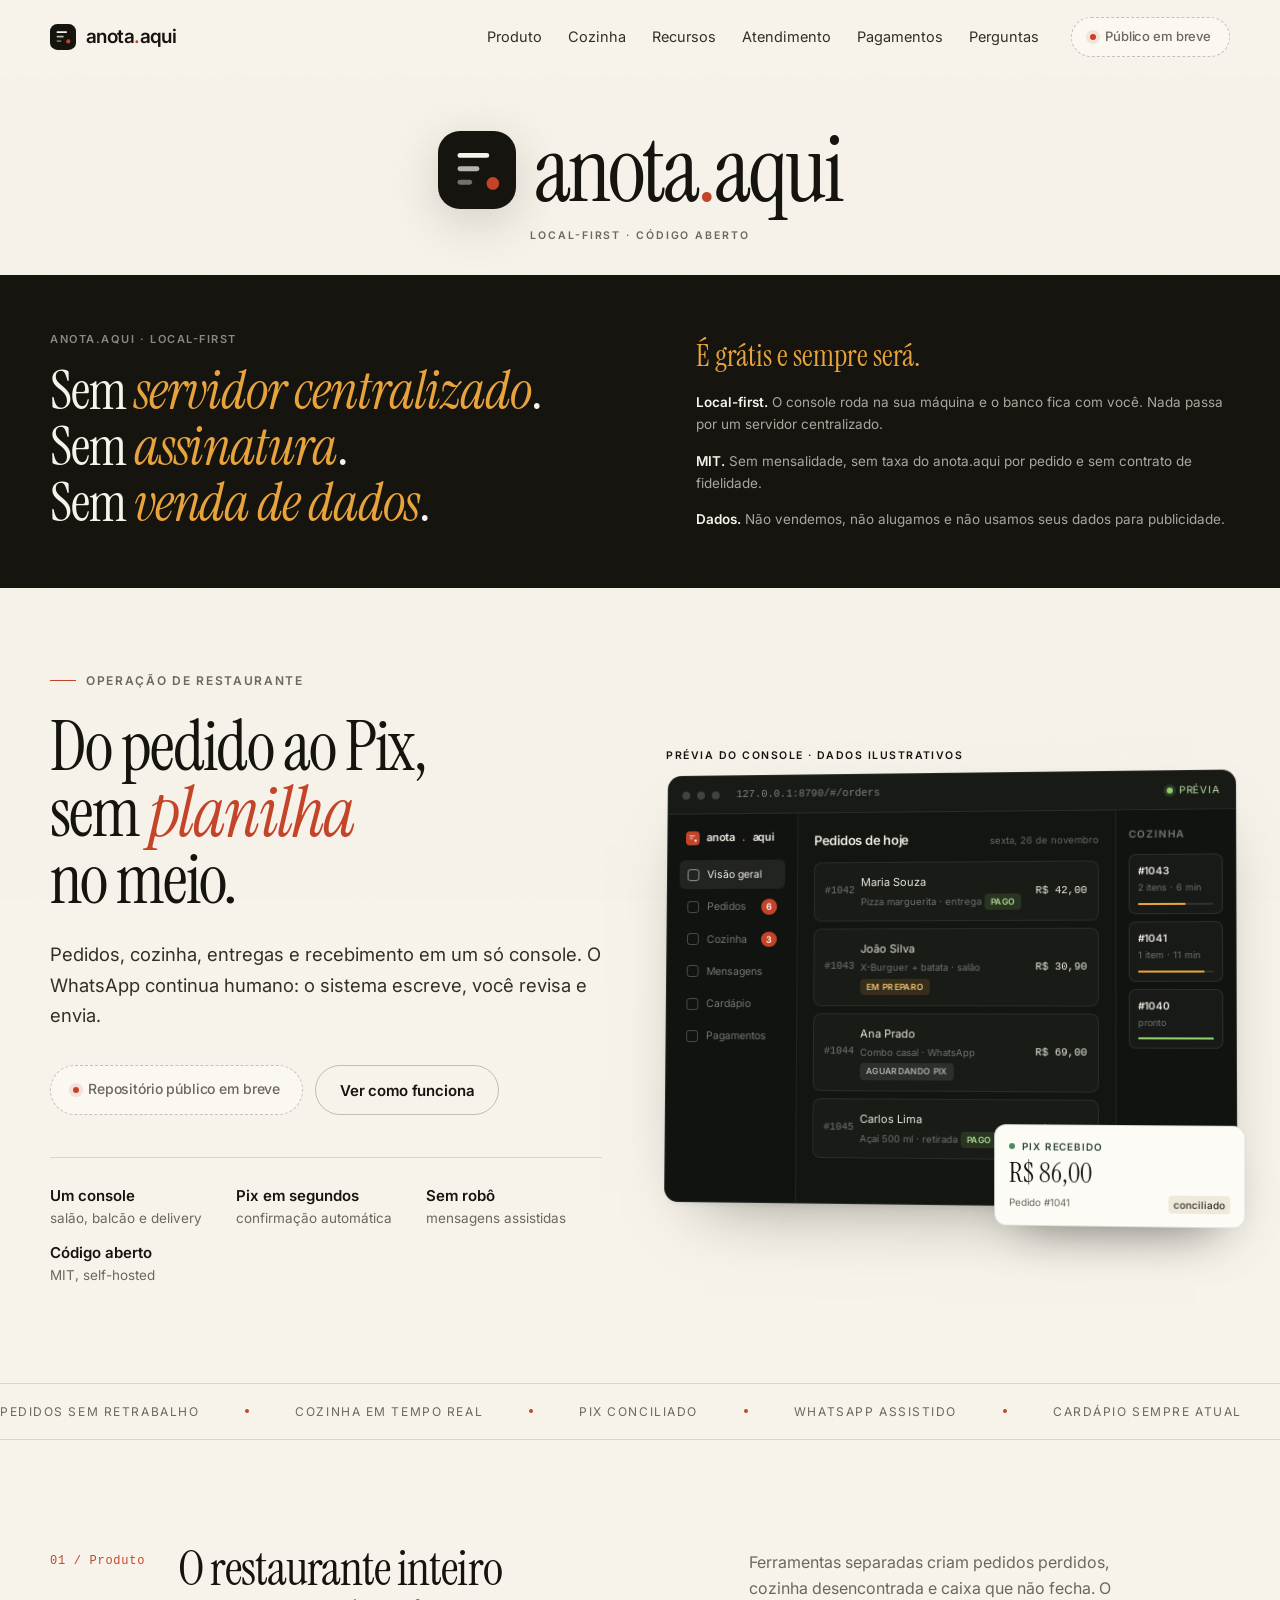
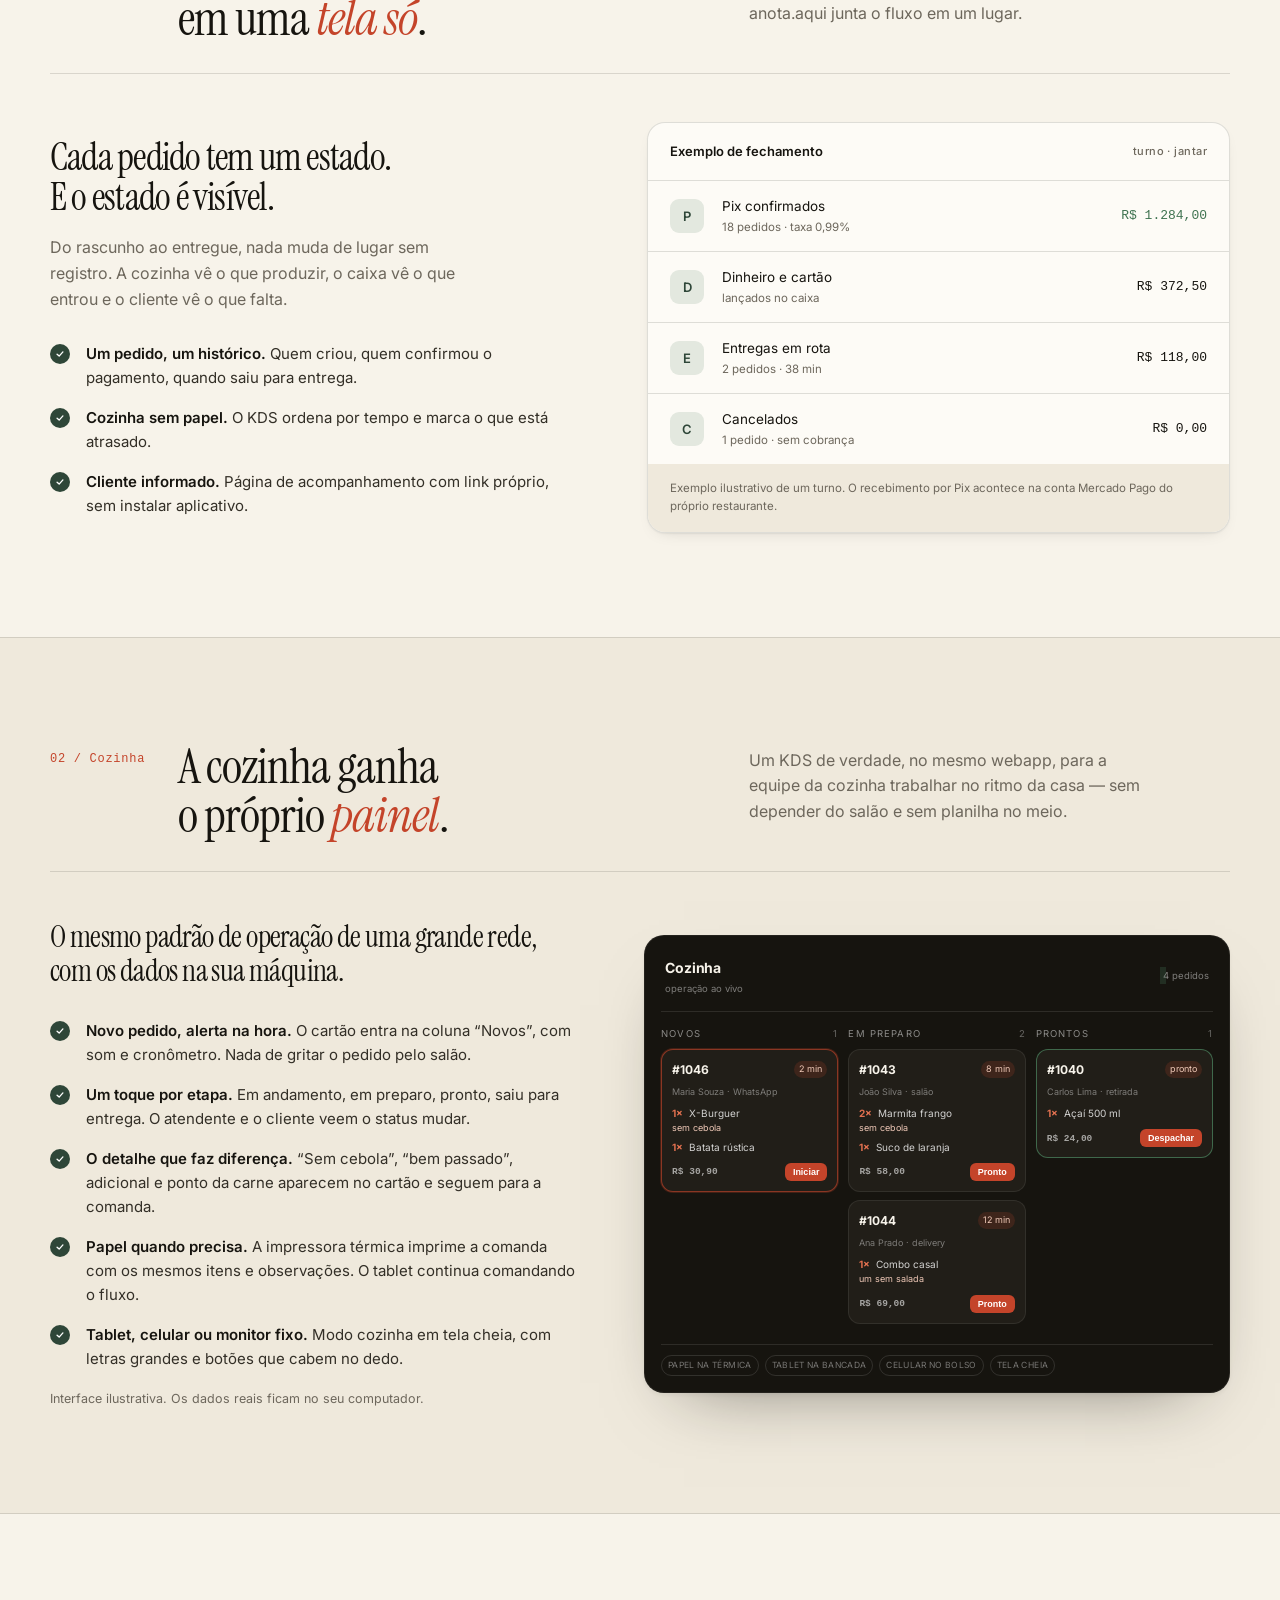
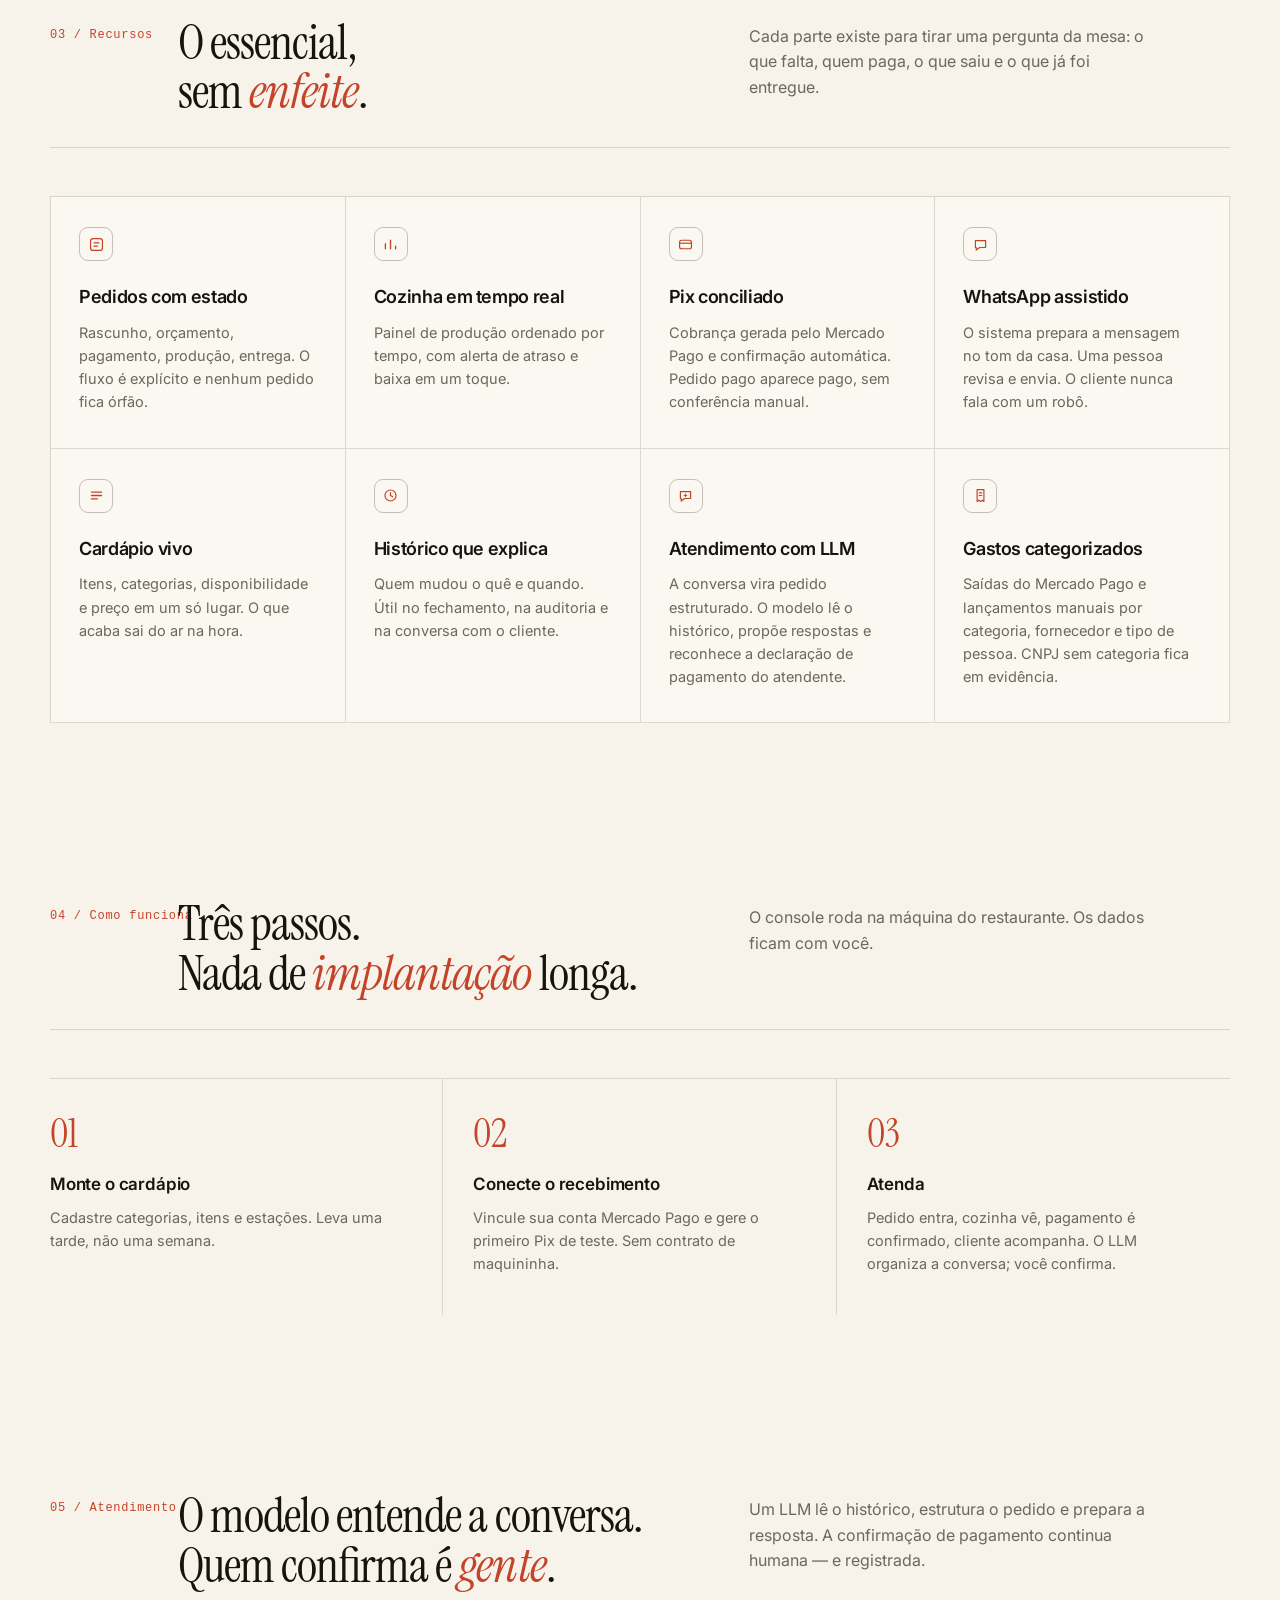
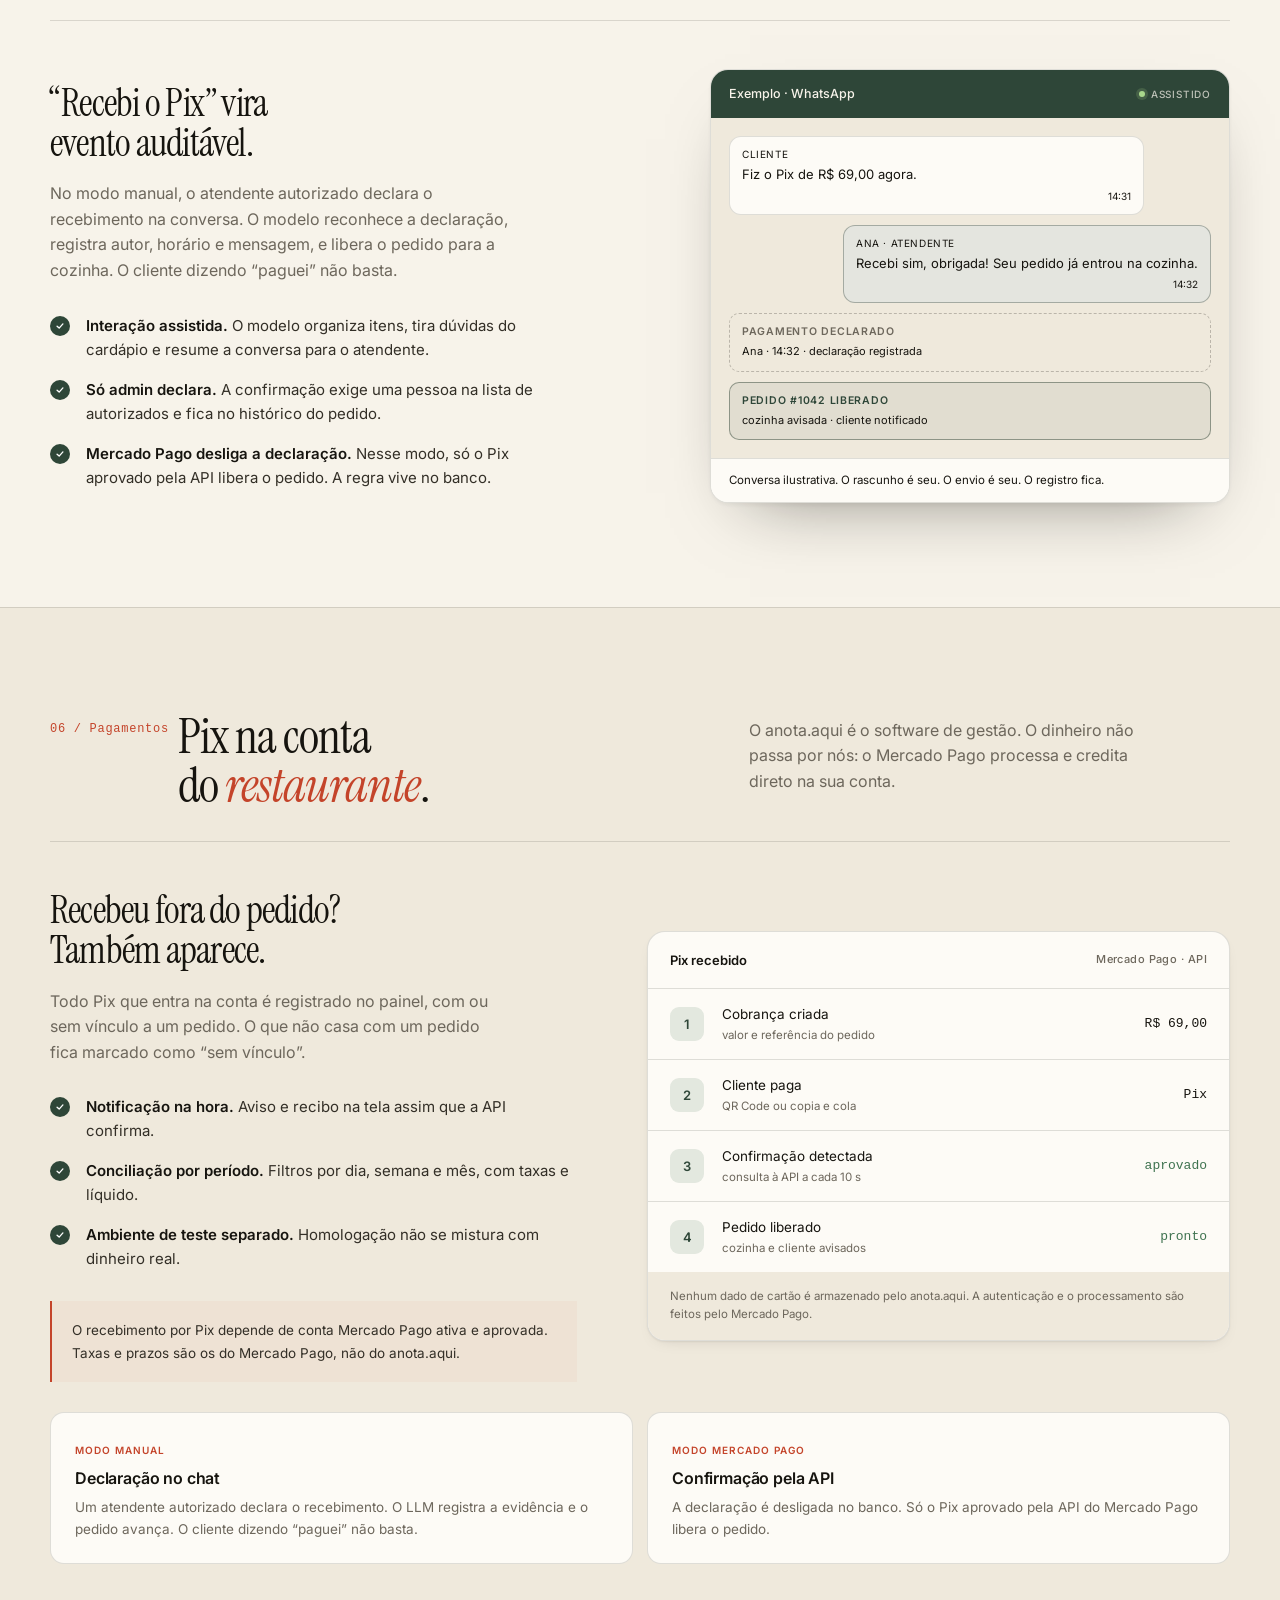
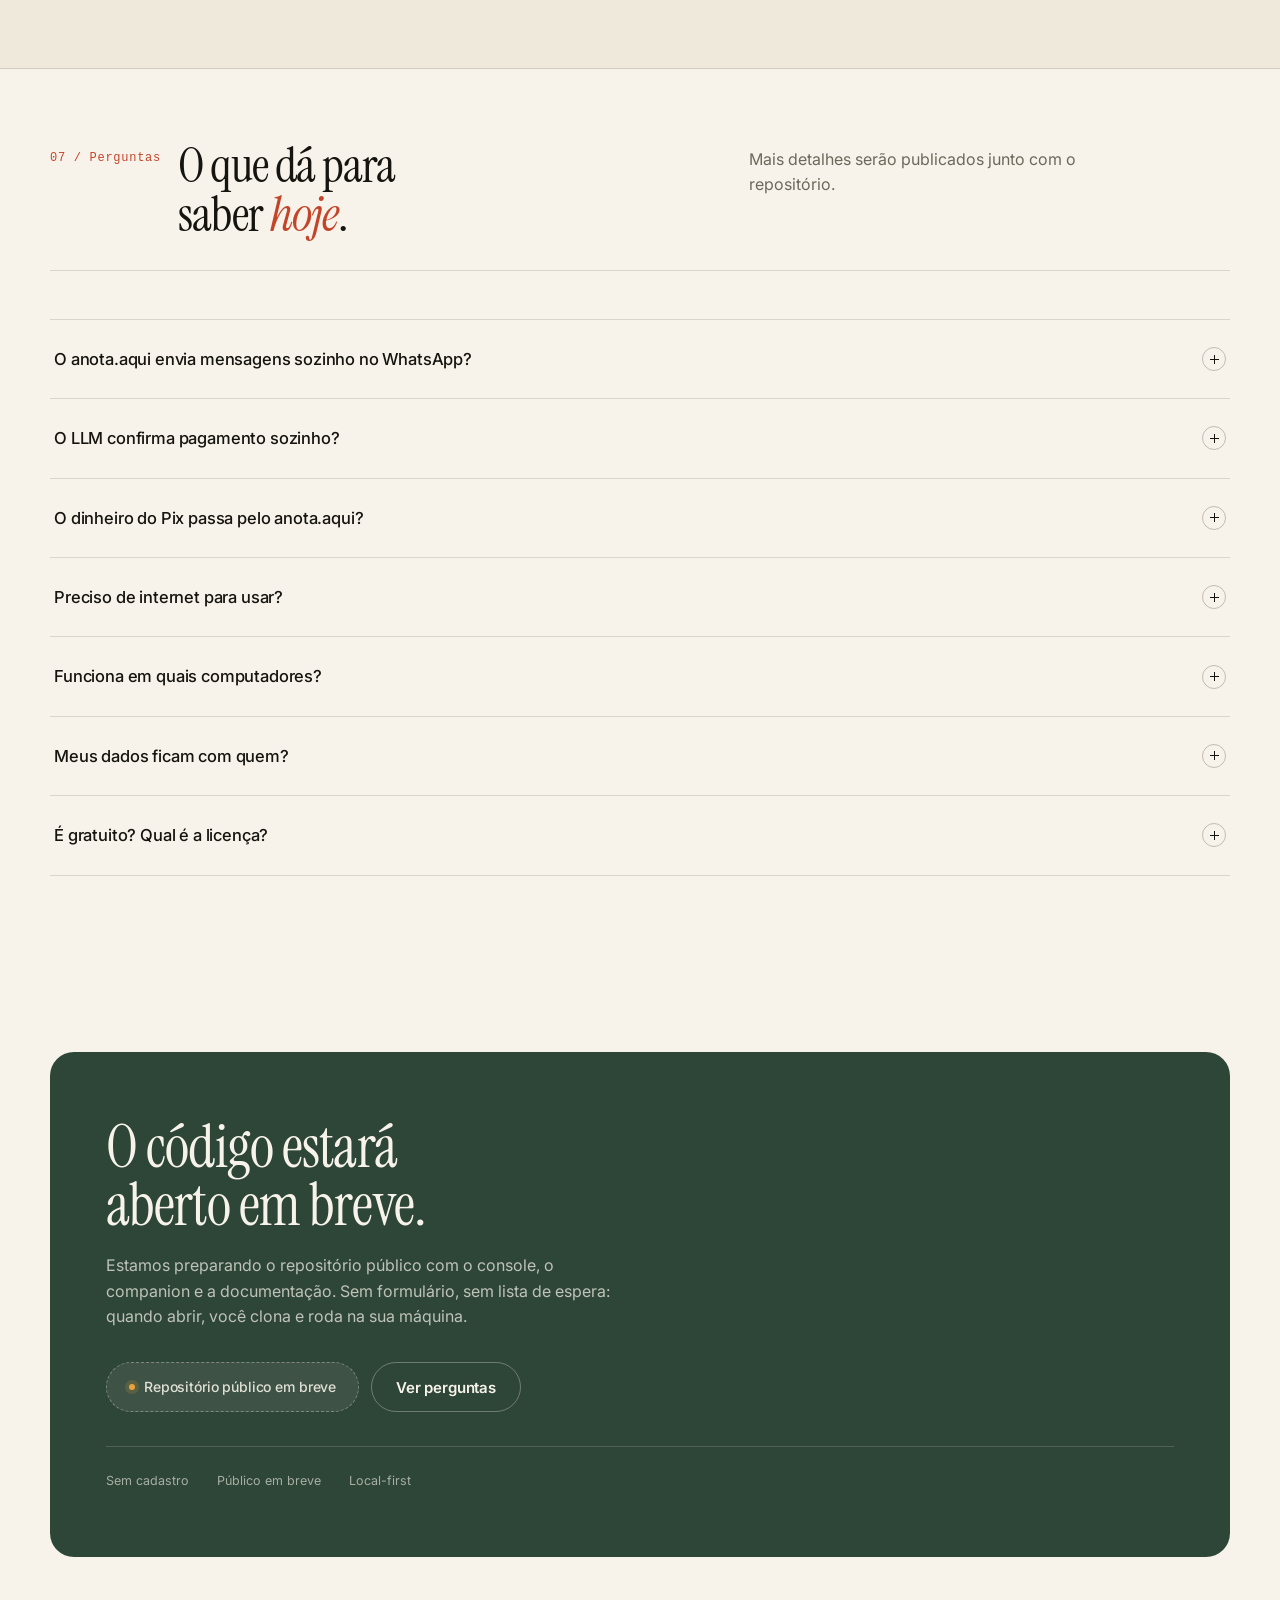
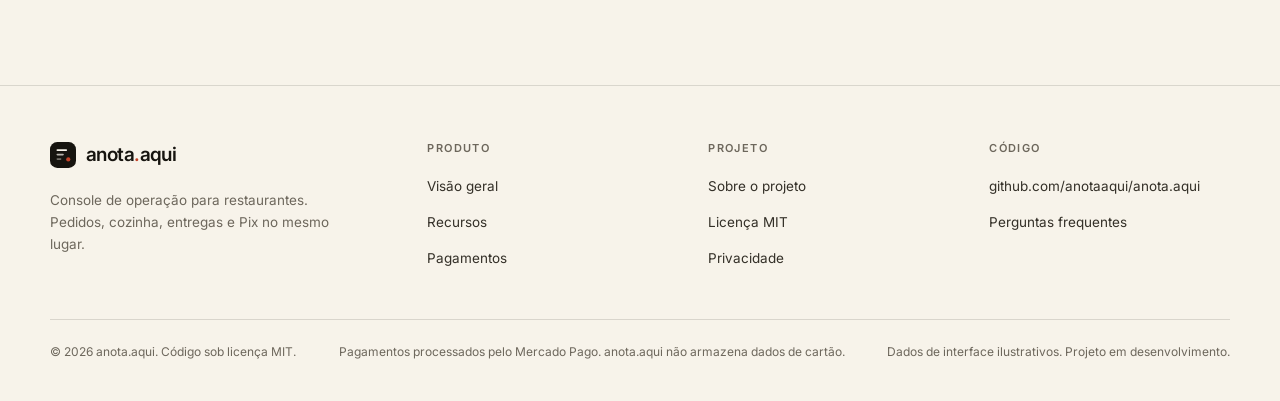
==== commit 960de51c: "site: sincroniza com anotaaqui e atualiza links" ====
--- a/index.html
+++ b/index.html
@@ -10,7 +10,7 @@
   <meta property="og:site_name" content="anota.aqui">
   <meta property="og:title" content="anota.aqui — do pedido ao Pix, sem planilha no meio">
   <meta property="og:description" content="Pedidos, cozinha, entregas e Pix em um único console, com atendimento assistido por LLM e confirmação de pagamento por declaração no chat. Sem servidor centralizado, sem assinatura e sem venda de dados. É grátis e sempre será. Código aberto sob MIT.">
-  <meta property="og:url" content="https://zionfm.github.io/">
+  <meta property="og:url" content="https://anotaaqui.github.io/">
   <meta property="og:locale" content="pt_BR">
   <link rel="icon" href="assets/mark.svg" type="image/svg+xml">
   <link rel="preconnect" href="https://fonts.googleapis.com">
@@ -26,7 +26,7 @@
     "operatingSystem": "Web, Windows, Linux, macOS",
     "inLanguage": "pt-BR",
     "description": "Console de operação para restaurantes: pedidos, cozinha, entregas, atendimento assistido por LLM, confirmação de pagamento no chat e recebimento por Pix.",
-    "url": "https://zionfm.github.io/",
+    "url": "https://anotaaqui.github.io/",
     "isAccessibleForFree": true,
     "license": "https://opensource.org/license/mit"
   }
@@ -50,6 +50,7 @@
 
       <nav class="nav" aria-label="Navegação principal">
         <a href="#produto">Produto</a>
+        <a href="#cozinha">Cozinha</a>
         <a href="#recursos">Recursos</a>
         <a href="#atendimento">Atendimento</a>
         <a href="#pagamentos">Pagamentos</a>
@@ -319,11 +320,114 @@
       </div>
     </section>
 
-    <!-- ── 02 recursos ──────────────────────────────────────────────── -->
+    <!-- ── 02 cozinha ───────────────────────────────────────────────── -->
+    <section class="section kitchen-section" id="cozinha">
+      <div class="wrap">
+        <div class="section-head reveal">
+          <span class="section-num">02 / Cozinha</span>
+          <h2>A cozinha ganha<br>o próprio <em>painel</em>.</h2>
+          <p>
+            Um KDS de verdade, no mesmo webapp, para a equipe da cozinha trabalhar no
+            ritmo da casa — sem depender do salão e sem planilha no meio.
+          </p>
+        </div>
+
+        <div class="kitchen-split">
+          <div class="kitchen-copy reveal">
+            <p class="kitchen-lead">
+              O mesmo padrão de operação de uma grande rede, com os dados na sua máquina.
+            </p>
+            <ul class="check-list">
+              <li>
+                <span class="ck"><svg width="10" height="10" viewBox="0 0 12 12" fill="none"><path d="M2.5 6.2 5 8.5l4.5-5" stroke="currentColor" stroke-width="1.6" stroke-linecap="round" stroke-linejoin="round"/></svg></span>
+                <span><strong>Novo pedido, alerta na hora.</strong> O cartão entra na coluna “Novos”, com som e cronômetro. Nada de gritar o pedido pelo salão.</span>
+              </li>
+              <li>
+                <span class="ck"><svg width="10" height="10" viewBox="0 0 12 12" fill="none"><path d="M2.5 6.2 5 8.5l4.5-5" stroke="currentColor" stroke-width="1.6" stroke-linecap="round" stroke-linejoin="round"/></svg></span>
+                <span><strong>Um toque por etapa.</strong> Em andamento, em preparo, pronto, saiu para entrega. O atendente e o cliente veem o status mudar.</span>
+              </li>
+              <li>
+                <span class="ck"><svg width="10" height="10" viewBox="0 0 12 12" fill="none"><path d="M2.5 6.2 5 8.5l4.5-5" stroke="currentColor" stroke-width="1.6" stroke-linecap="round" stroke-linejoin="round"/></svg></span>
+                <span><strong>O detalhe que faz diferença.</strong> “Sem cebola”, “bem passado”, adicional e ponto da carne aparecem no cartão e seguem para a comanda.</span>
+              </li>
+              <li>
+                <span class="ck"><svg width="10" height="10" viewBox="0 0 12 12" fill="none"><path d="M2.5 6.2 5 8.5l4.5-5" stroke="currentColor" stroke-width="1.6" stroke-linecap="round" stroke-linejoin="round"/></svg></span>
+                <span><strong>Papel quando precisa.</strong> A impressora térmica imprime a comanda com os mesmos itens e observações. O tablet continua comandando o fluxo.</span>
+              </li>
+              <li>
+                <span class="ck"><svg width="10" height="10" viewBox="0 0 12 12" fill="none"><path d="M2.5 6.2 5 8.5l4.5-5" stroke="currentColor" stroke-width="1.6" stroke-linecap="round" stroke-linejoin="round"/></svg></span>
+                <span><strong>Tablet, celular ou monitor fixo.</strong> Modo cozinha em tela cheia, com letras grandes e botões que cabem no dedo.</span>
+              </li>
+            </ul>
+            <p class="kitchen-fine">Interface ilustrativa. Os dados reais ficam no seu computador.</p>
+          </div>
+
+          <div class="kds-mock reveal" aria-hidden="true">
+            <div class="kds-head">
+              <div><b>Cozinha</b><span>operação ao vivo</span></div>
+              <span class="kds-live"><i></i>4 pedidos</span>
+            </div>
+            <div class="kds-board">
+              <div class="kds-col">
+                <h4>Novos <span>1</span></h4>
+                <article class="kds-card is-new">
+                  <header><b>#1046</b><em>2 min</em></header>
+                  <p>Maria Souza · WhatsApp</p>
+                  <ul>
+                    <li><span>1×</span> X-Burguer <small>sem cebola</small></li>
+                    <li><span>1×</span> Batata rústica</li>
+                  </ul>
+                  <footer><strong>R$ 30,90</strong><button>Iniciar</button></footer>
+                </article>
+              </div>
+              <div class="kds-col">
+                <h4>Em preparo <span>2</span></h4>
+                <article class="kds-card">
+                  <header><b>#1043</b><em>8 min</em></header>
+                  <p>João Silva · salão</p>
+                  <ul>
+                    <li><span>2×</span> Marmita frango <small>sem cebola</small></li>
+                    <li><span>1×</span> Suco de laranja</li>
+                  </ul>
+                  <footer><strong>R$ 58,00</strong><button>Pronto</button></footer>
+                </article>
+                <article class="kds-card">
+                  <header><b>#1044</b><em>12 min</em></header>
+                  <p>Ana Prado · delivery</p>
+                  <ul>
+                    <li><span>1×</span> Combo casal <small>um sem salada</small></li>
+                  </ul>
+                  <footer><strong>R$ 69,00</strong><button>Pronto</button></footer>
+                </article>
+              </div>
+              <div class="kds-col">
+                <h4>Prontos <span>1</span></h4>
+                <article class="kds-card is-ready">
+                  <header><b>#1040</b><em>pronto</em></header>
+                  <p>Carlos Lima · retirada</p>
+                  <ul>
+                    <li><span>1×</span> Açaí 500 ml</li>
+                  </ul>
+                  <footer><strong>R$ 24,00</strong><button>Despachar</button></footer>
+                </article>
+              </div>
+            </div>
+            <div class="kds-foot">
+              <span>Papel na térmica</span>
+              <span>Tablet na bancada</span>
+              <span>Celular no bolso</span>
+              <span>Tela cheia</span>
+            </div>
+          </div>
+        </div>
+      </div>
+    </section>
+
+    <!-- ── 03 recursos ──────────────────────────────────────────────── -->
     <section class="section" id="recursos">
       <div class="wrap">
         <div class="section-head reveal">
-          <span class="section-num">02 / Recursos</span>
+          <span class="section-num">03 / Recursos</span>
           <h2>O essencial,<br>sem <em>enfeite</em>.</h2>
           <p>
             Cada parte existe para tirar uma pergunta da mesa: o que falta, quem paga,
@@ -387,7 +491,7 @@
     <section class="section-tight" id="como-funciona">
       <div class="wrap">
         <div class="section-head reveal">
-          <span class="section-num">03 / Como funciona</span>
+          <span class="section-num">04 / Como funciona</span>
           <h2>Três passos.<br>Nada de <em>implantação</em> longa.</h2>
           <p>O console roda na máquina do restaurante. Os dados ficam com você.</p>
         </div>
@@ -416,7 +520,7 @@
     <section class="section" id="atendimento">
       <div class="wrap">
         <div class="section-head reveal">
-          <span class="section-num">04 / Atendimento</span>
+          <span class="section-num">05 / Atendimento</span>
           <h2>O modelo entende a conversa.<br>Quem confirma é <em>gente</em>.</h2>
           <p>
             Um LLM lê o histórico, estrutura o pedido e prepara a resposta. A confirmação
@@ -487,7 +591,7 @@
     <section class="section" id="pagamentos" style="background:var(--cream-deep);border-top:1px solid var(--line);border-bottom:1px solid var(--line);">
       <div class="wrap">
         <div class="section-head reveal">
-          <span class="section-num">05 / Pagamentos</span>
+          <span class="section-num">06 / Pagamentos</span>
           <h2>Pix na conta<br>do <em>restaurante</em>.</h2>
           <p>
             O anota.aqui é o software de gestão. O dinheiro não passa por nós:
@@ -510,7 +614,7 @@
                 </li>
                 <li>
                   <span class="ico">2</span>
-                  <span>Cliente paga<div class="meta">QR Code ou copia e cola</span></span>
+                  <span>Cliente paga<div class="meta">QR Code ou copia e cola</div></span>
                   <span class="val">Pix</span>
                 </li>
                 <li>
@@ -580,7 +684,7 @@
     <section class="section-tight" id="perguntas">
       <div class="wrap">
         <div class="section-head reveal">
-          <span class="section-num">06 / Perguntas</span>
+          <span class="section-num">07 / Perguntas</span>
           <h2>O que dá para<br>saber <em>hoje</em>.</h2>
           <p>Mais detalhes serão publicados junto com o repositório.</p>
         </div>
@@ -680,7 +784,7 @@
         <div class="footer-col">
           <h4>Código</h4>
           <ul>
-            <li><span class="muted-2">Repositório público em breve</span></li>
+            <li><a href="https://github.com/anotaaqui/anota.aqui">github.com/anotaaqui/anota.aqui</a></li>
             <li><a href="#perguntas">Perguntas frequentes</a></li>
           </ul>
         </div>
--- a/assets/site.css
+++ b/assets/site.css
@@ -1267,3 +1267,124 @@
   }
   .reveal { opacity: 1; transform: none; }
 }
+
+/* ── cozinha / KDS ─────────────────────────────────────────────────────── */
+.kitchen-section {
+  background: var(--cream-deep);
+  border-top: 1px solid var(--line);
+  border-bottom: 1px solid var(--line);
+}
+.kitchen-split {
+  display: grid;
+  grid-template-columns: minmax(0, 0.95fr) minmax(0, 1.05fr);
+  gap: clamp(28px, 5vw, 64px);
+  align-items: center;
+}
+.kitchen-lead {
+  margin: 0 0 18px;
+  font-family: var(--display);
+  font-size: clamp(22px, 2.4vw, 30px);
+  line-height: 1.15;
+  letter-spacing: -0.02em;
+}
+.kitchen-fine { margin-top: 18px; color: var(--muted); font-size: 12.5px; }
+.kds-mock {
+  padding: 16px;
+  border: 1px solid rgba(255, 255, 255, 0.06);
+  border-radius: 20px;
+  background: var(--ink);
+  color: var(--cream);
+  box-shadow: var(--shadow-lg);
+}
+.kds-head {
+  display: flex;
+  align-items: center;
+  justify-content: space-between;
+  gap: 12px;
+  padding: 2px 4px 14px;
+  border-bottom: 1px solid rgba(255, 255, 255, 0.1);
+}
+.kds-head b { font-size: 14px; letter-spacing: -0.01em; }
+.kds-head span { display: block; font-size: 9.5px; color: rgba(255, 255, 255, 0.45); }
+.kds-live { display: inline-flex; align-items: center; gap: 6px; font-size: 10px; color: #f0c9b8; }
+.kds-live i {
+  width: 6px;
+  height: 6px;
+  border-radius: 50%;
+  background: #65c08a;
+  box-shadow: 0 0 0 3px rgba(101, 192, 138, 0.15);
+}
+.kds-board {
+  display: grid;
+  grid-template-columns: repeat(3, minmax(0, 1fr));
+  gap: 10px;
+  padding: 14px 0 12px;
+}
+.kds-col h4 {
+  display: flex;
+  justify-content: space-between;
+  margin: 0 0 8px;
+  font-size: 9.5px;
+  letter-spacing: 0.12em;
+  text-transform: uppercase;
+  color: rgba(255, 255, 255, 0.5);
+}
+.kds-col h4 span { color: rgba(255, 255, 255, 0.35); }
+.kds-card {
+  display: grid;
+  gap: 6px;
+  margin-bottom: 8px;
+  padding: 10px;
+  border: 1px solid rgba(255, 255, 255, 0.08);
+  border-radius: 12px;
+  background: #211e18;
+}
+.kds-card.is-new { border-color: rgba(196, 68, 42, 0.65); box-shadow: 0 0 0 1px rgba(196, 68, 42, 0.25); }
+.kds-card.is-ready { border-color: rgba(101, 192, 138, 0.45); }
+.kds-card header { display: flex; align-items: center; justify-content: space-between; gap: 6px; }
+.kds-card header b { font-size: 12px; }
+.kds-card header em {
+  padding: 1px 5px;
+  border-radius: 999px;
+  background: rgba(196, 68, 42, 0.18);
+  color: #f0c9b8;
+  font-size: 9px;
+  font-style: normal;
+}
+.kds-card p { margin: 0; font-size: 9px; color: rgba(255, 255, 255, 0.42); }
+.kds-card ul { display: grid; gap: 3px; margin: 0; padding: 0; list-style: none; font-size: 10px; color: rgba(255, 255, 255, 0.8); }
+.kds-card li span { margin-right: 3px; color: #e0704f; font-weight: 700; }
+.kds-card small { display: block; color: #f0c9b8; font-size: 9px; }
+.kds-card footer { display: flex; align-items: center; justify-content: space-between; gap: 6px; margin-top: 2px; }
+.kds-card footer strong { color: rgba(255, 255, 255, 0.6); font-family: var(--mono); font-size: 9.5px; }
+.kds-card button {
+  padding: 4px 8px;
+  border: 0;
+  border-radius: 6px;
+  background: var(--accent);
+  color: #fff;
+  font-size: 9px;
+  font-weight: 600;
+}
+.kds-foot {
+  display: flex;
+  flex-wrap: wrap;
+  gap: 6px;
+  padding-top: 10px;
+  border-top: 1px solid rgba(255, 255, 255, 0.1);
+}
+.kds-foot span {
+  padding: 3px 6px;
+  border: 1px solid rgba(255, 255, 255, 0.12);
+  border-radius: 999px;
+  color: rgba(255, 255, 255, 0.42);
+  font-size: 8.5px;
+  letter-spacing: 0.04em;
+  text-transform: uppercase;
+}
+@media (max-width: 900px) {
+  .kitchen-split { grid-template-columns: 1fr; }
+}
+@media (max-width: 640px) {
+  .kds-board { grid-template-columns: 1fr; }
+}
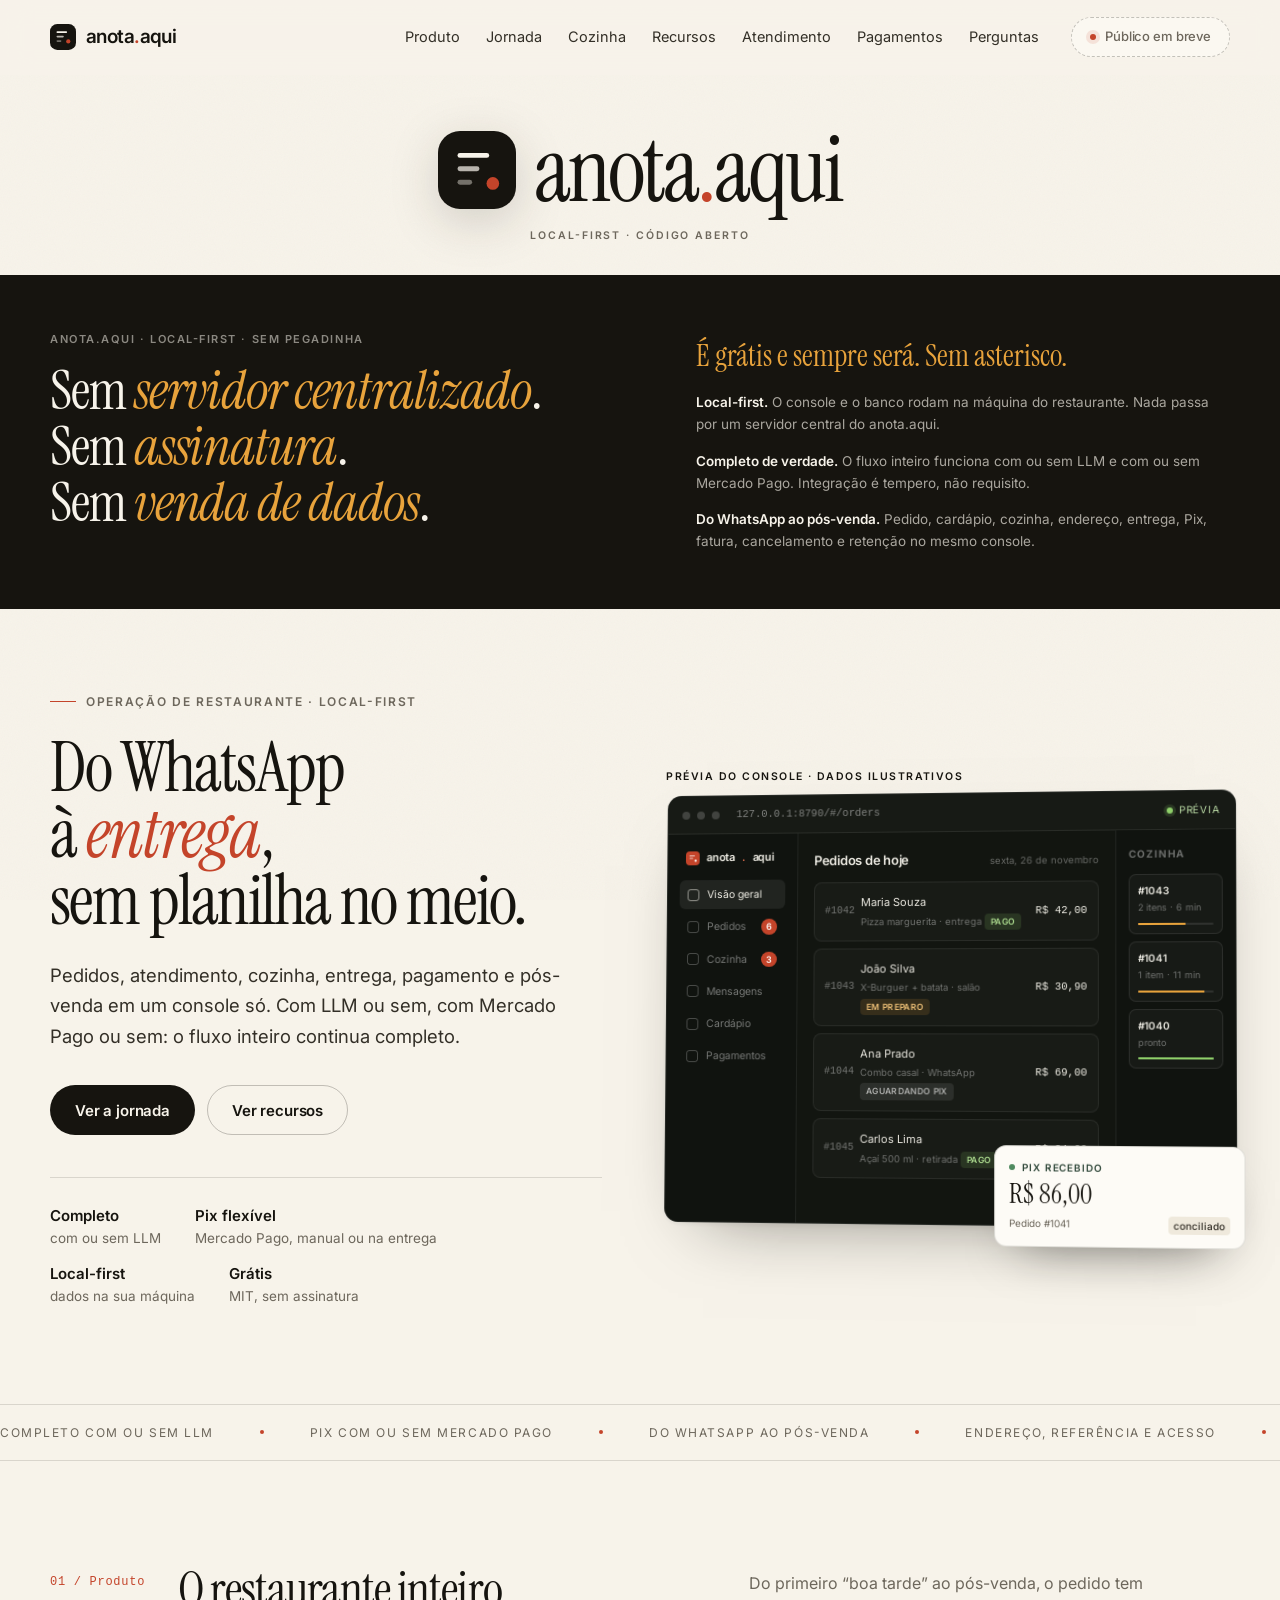
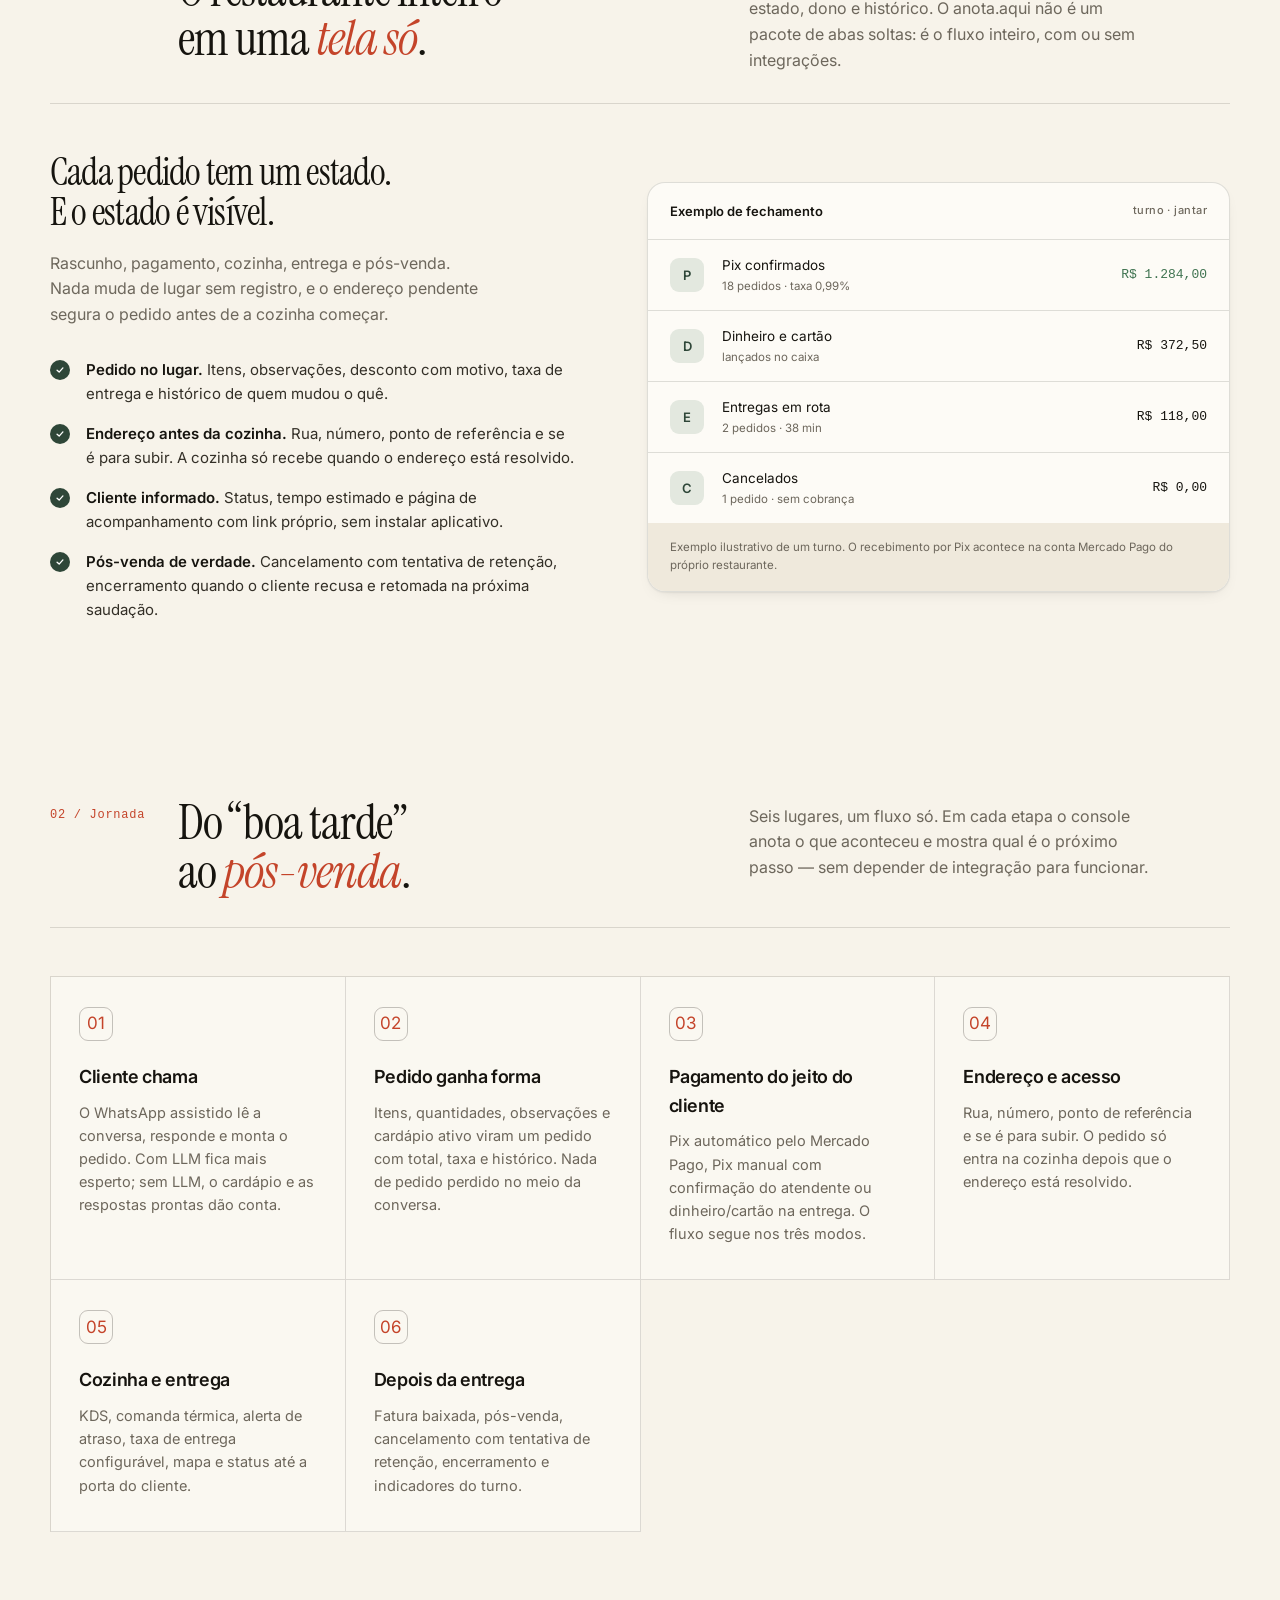
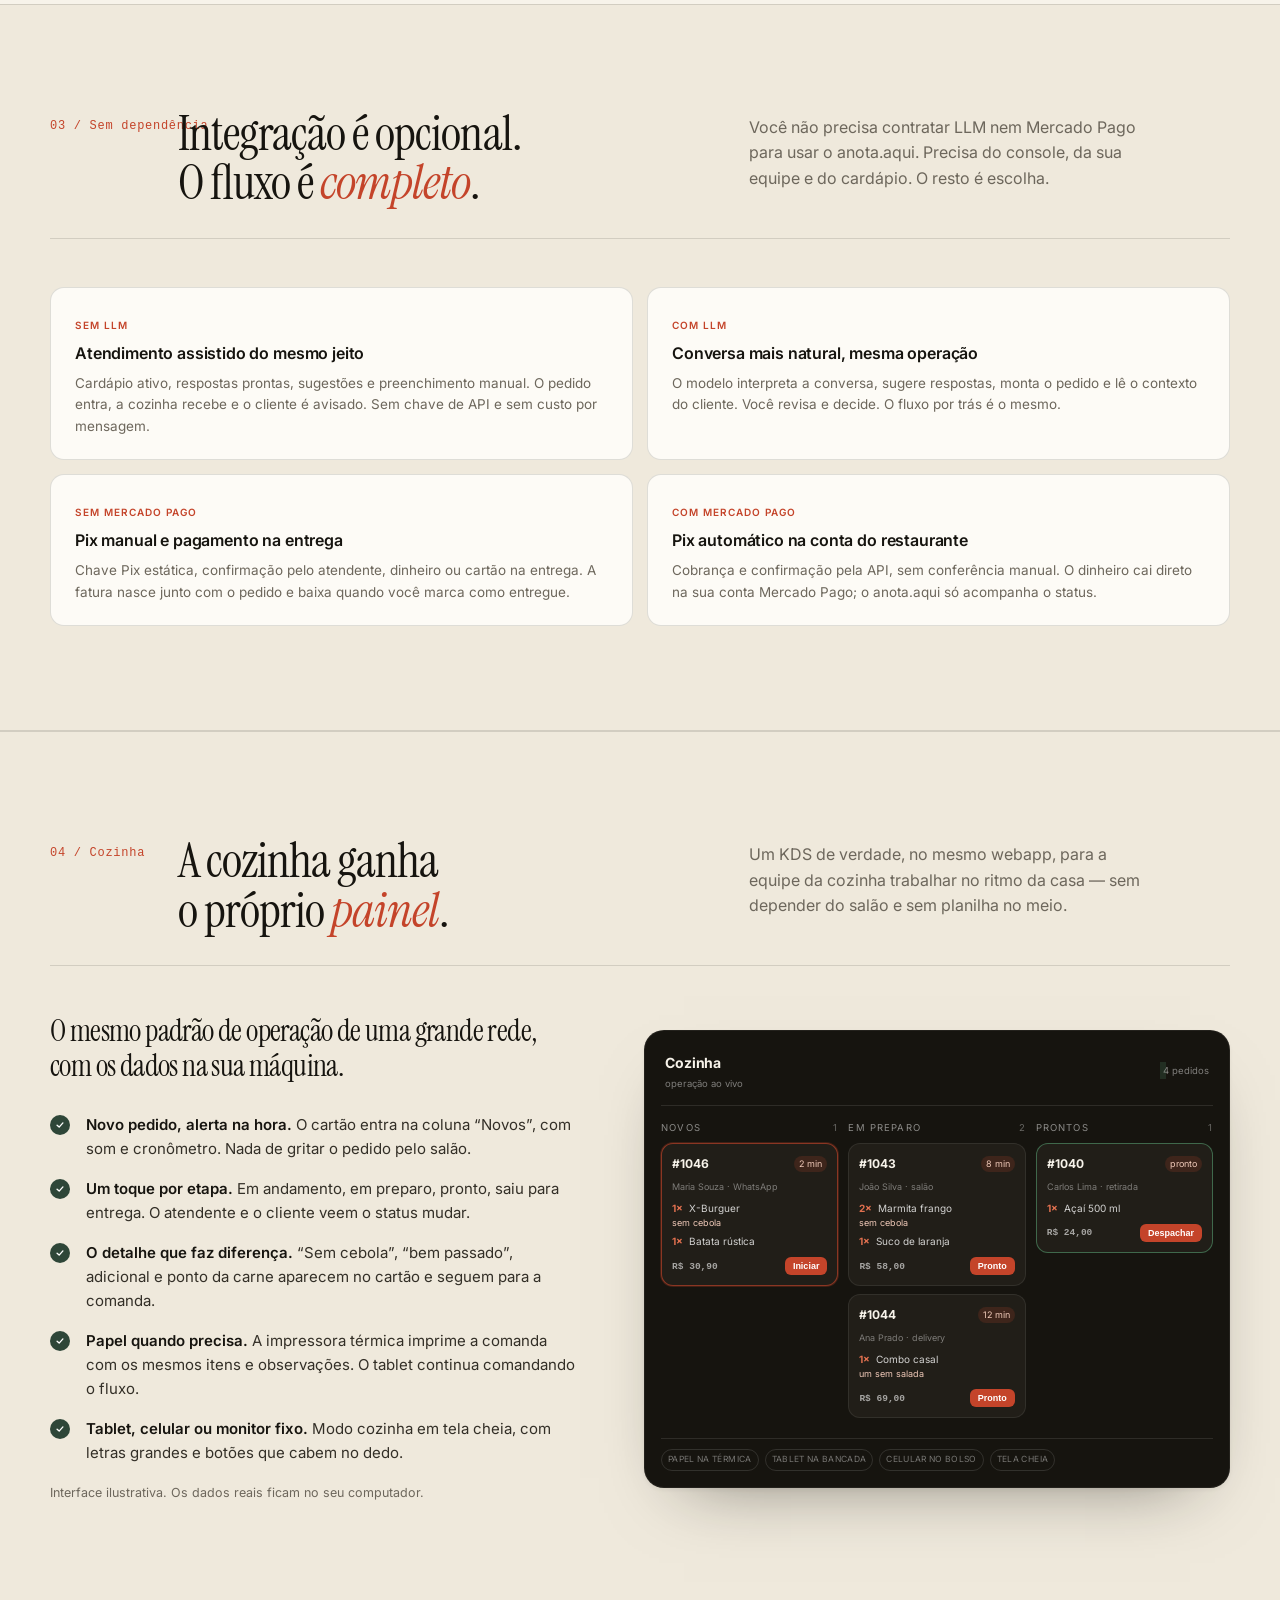
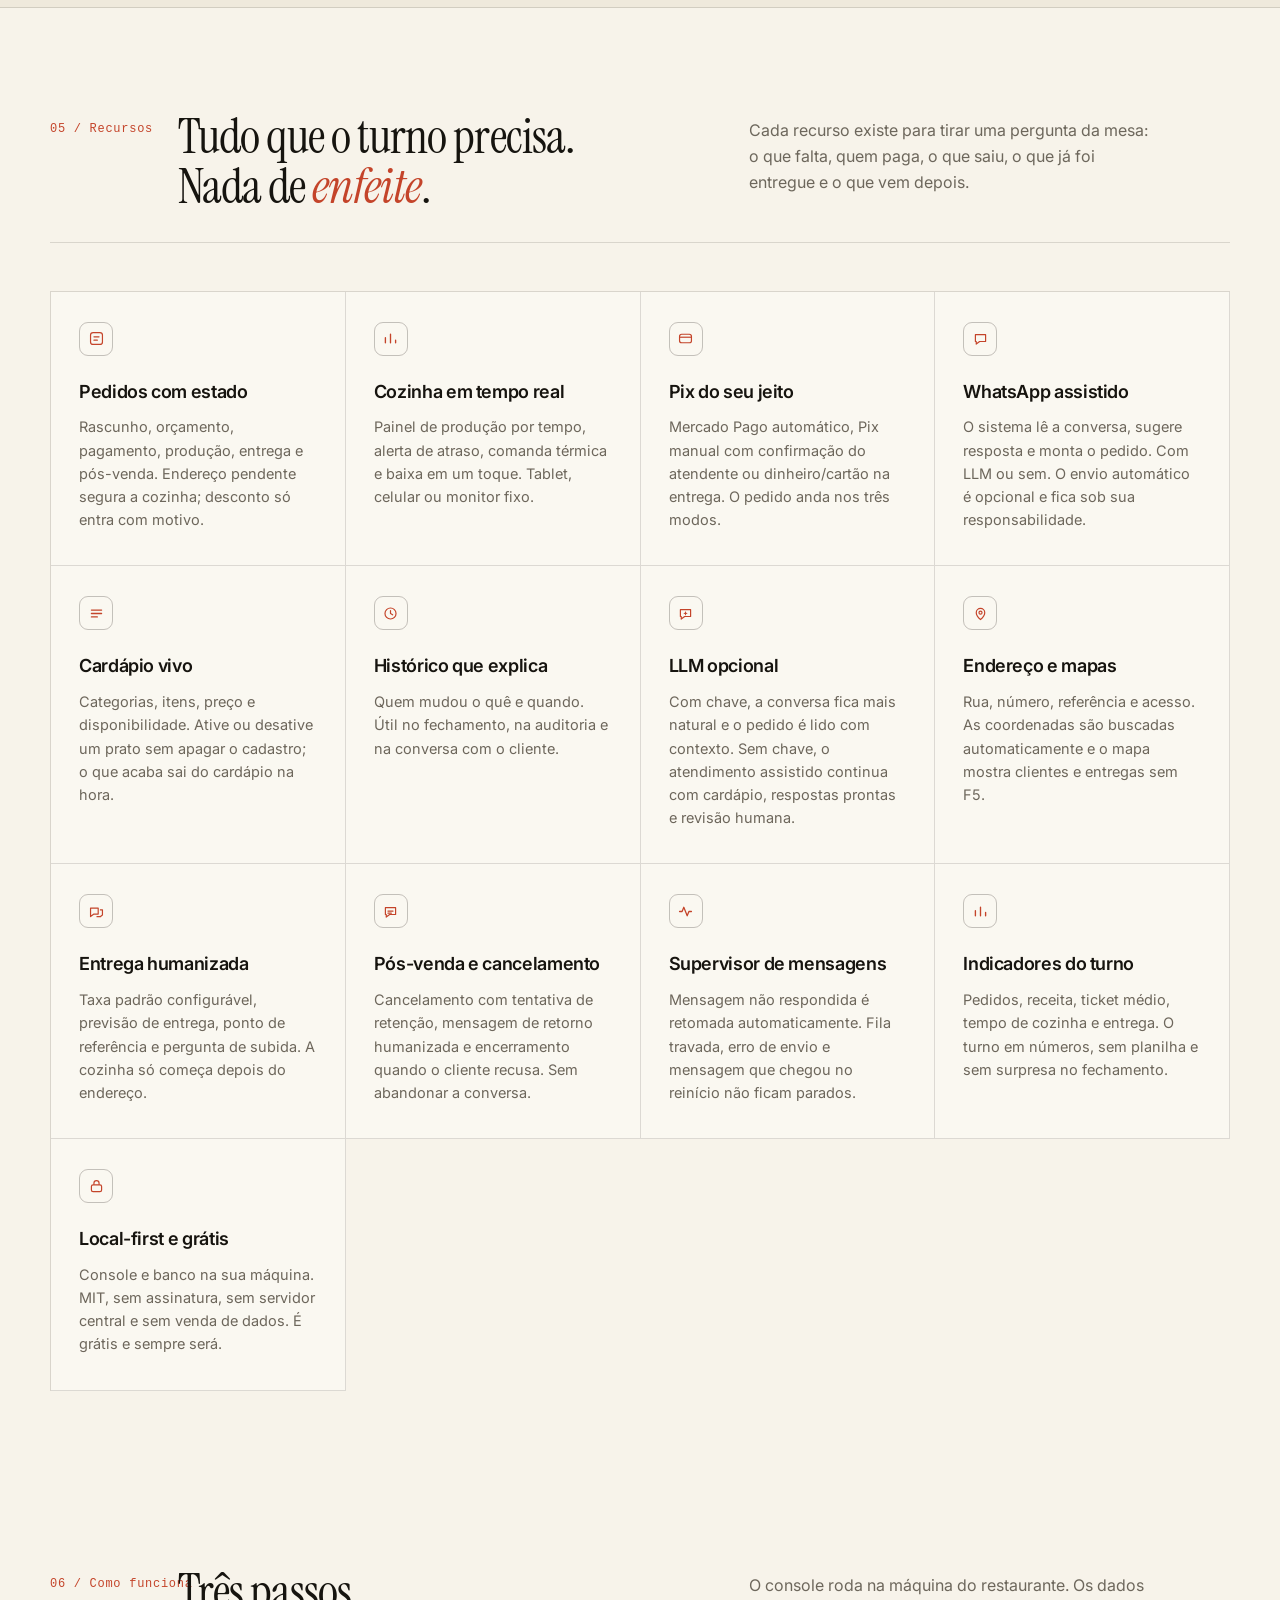
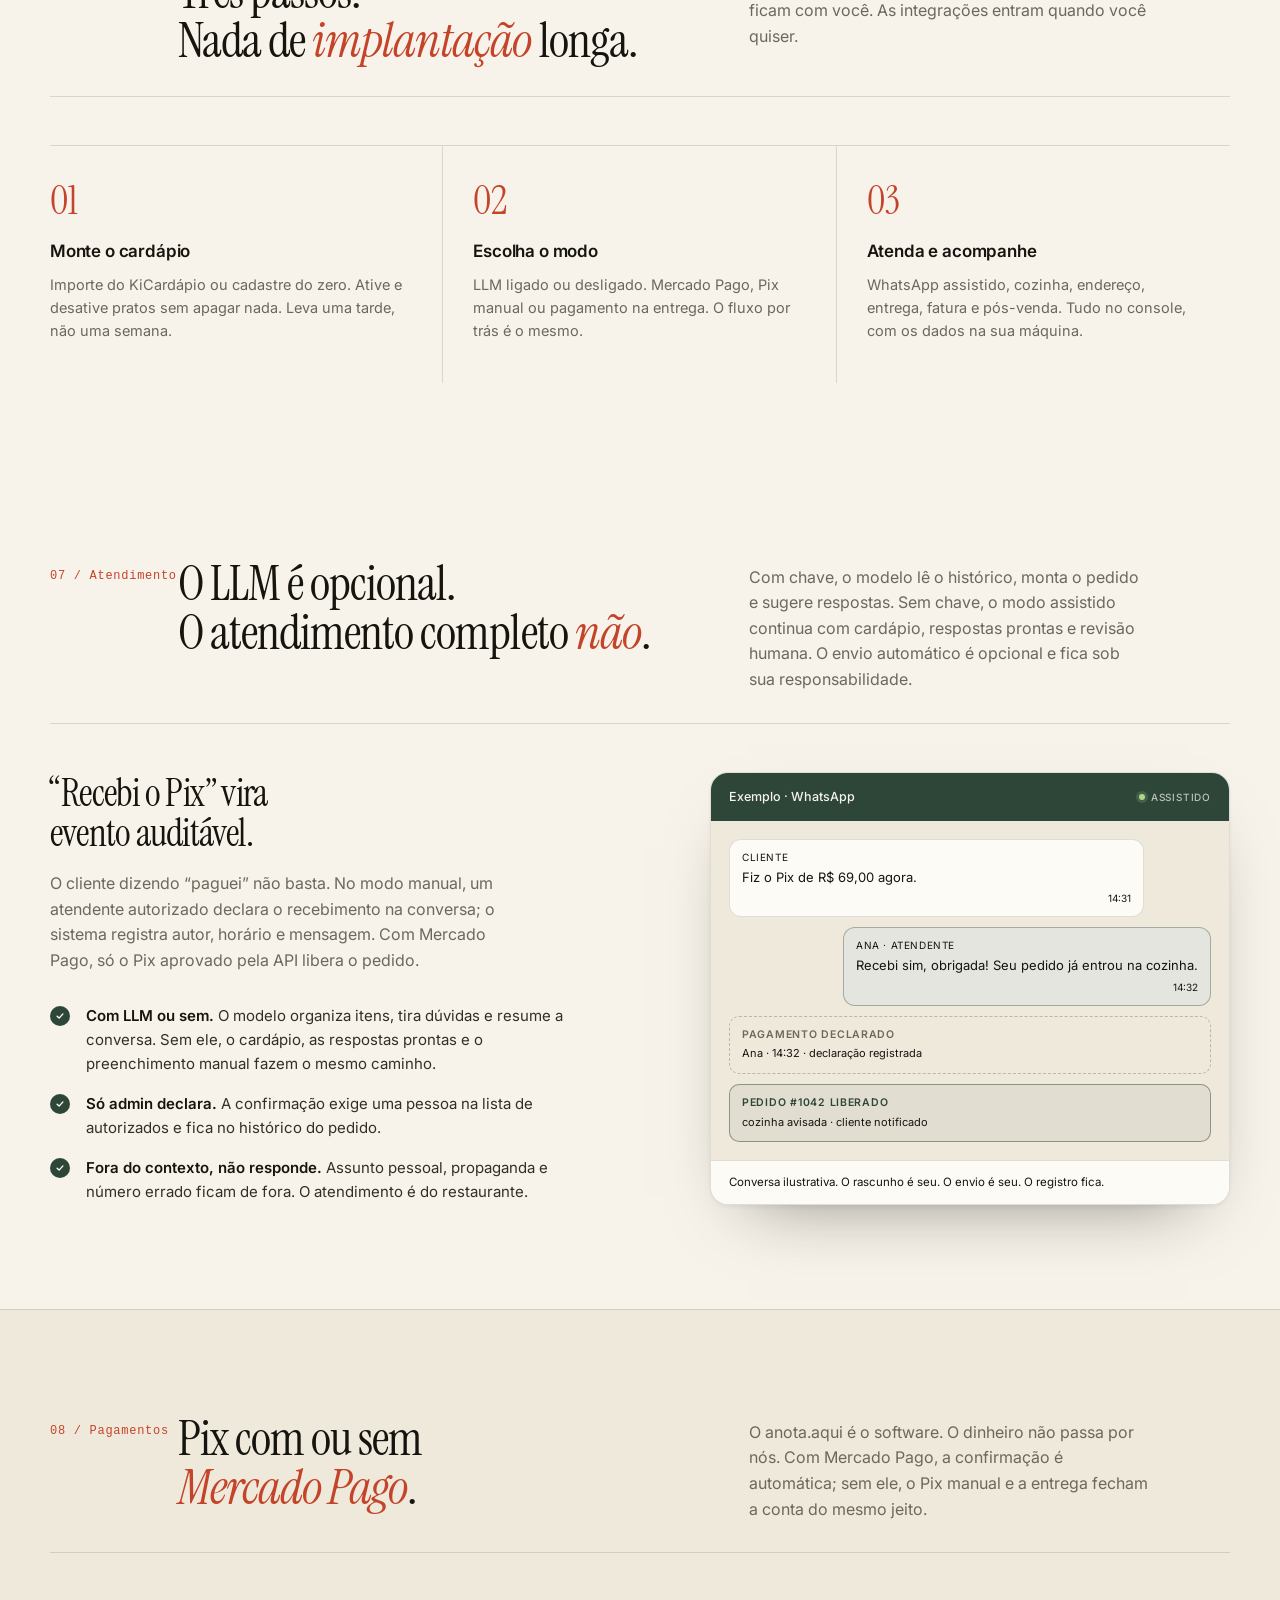
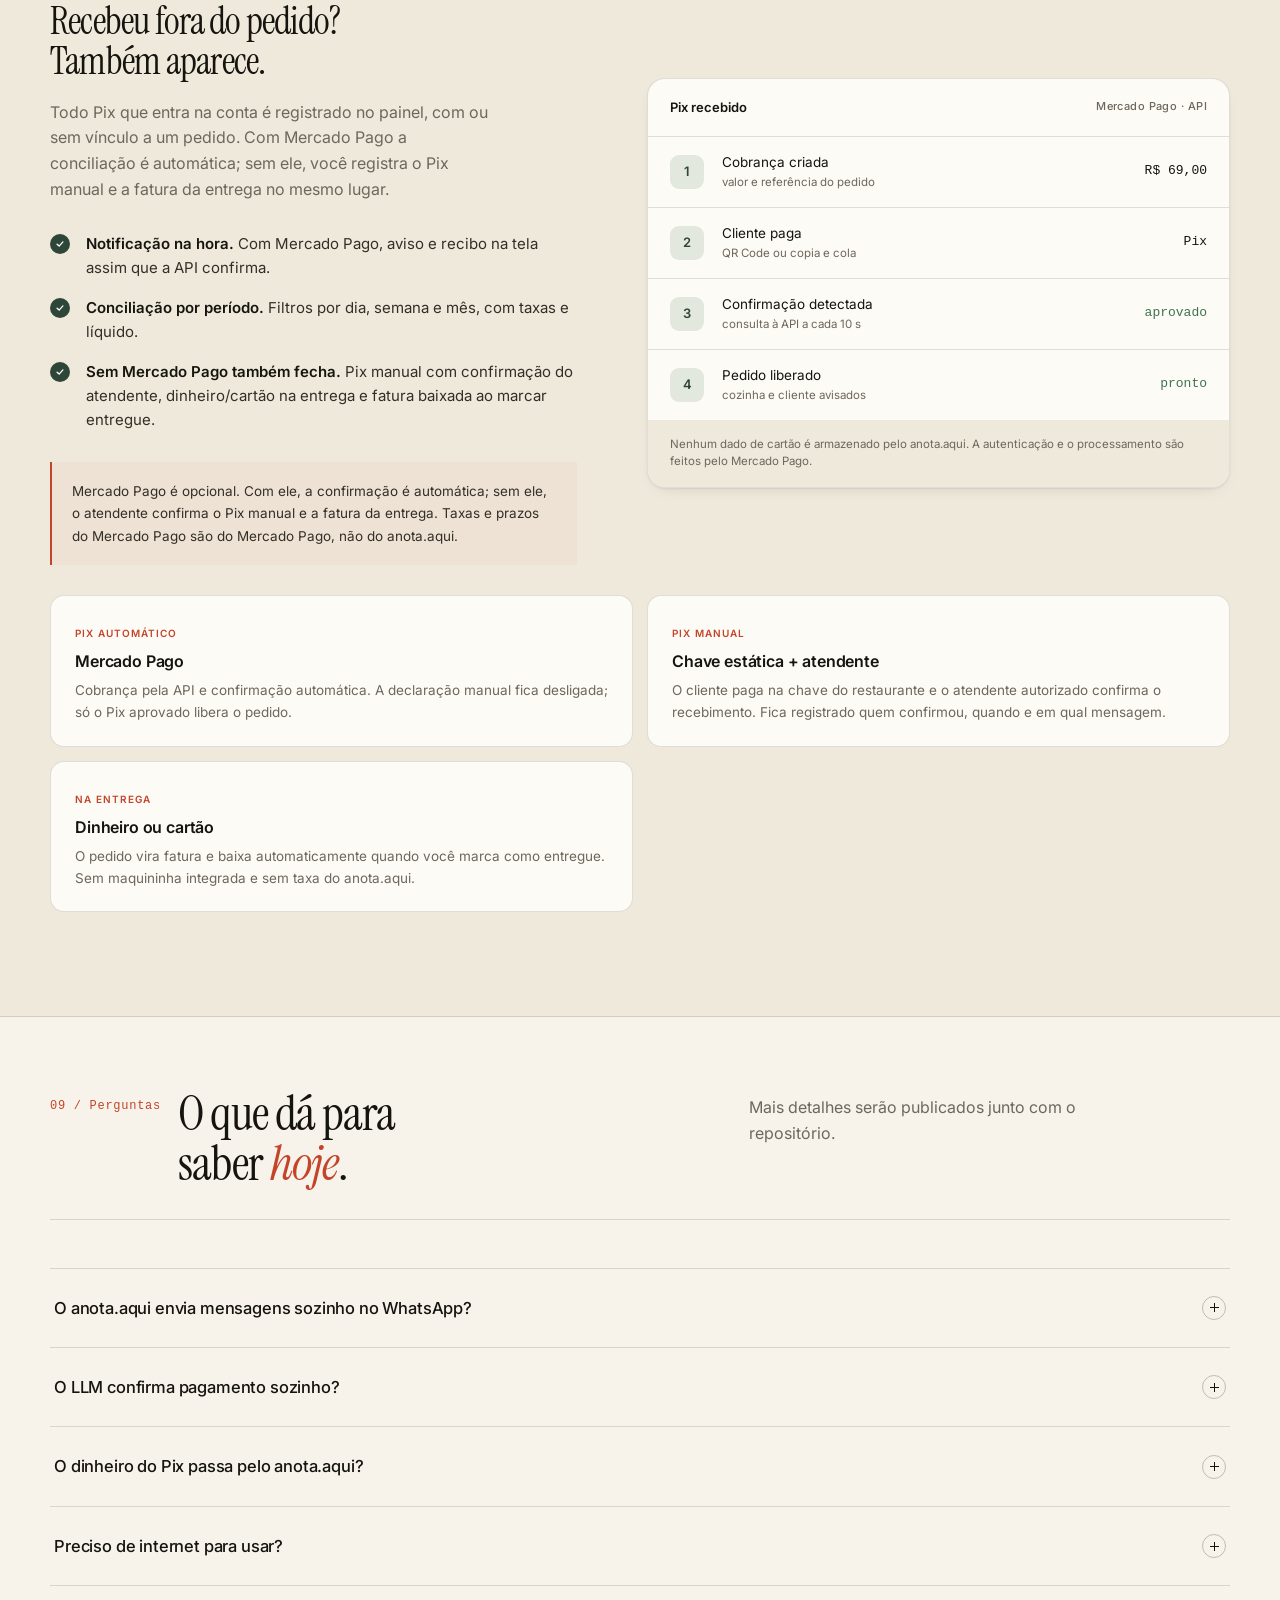
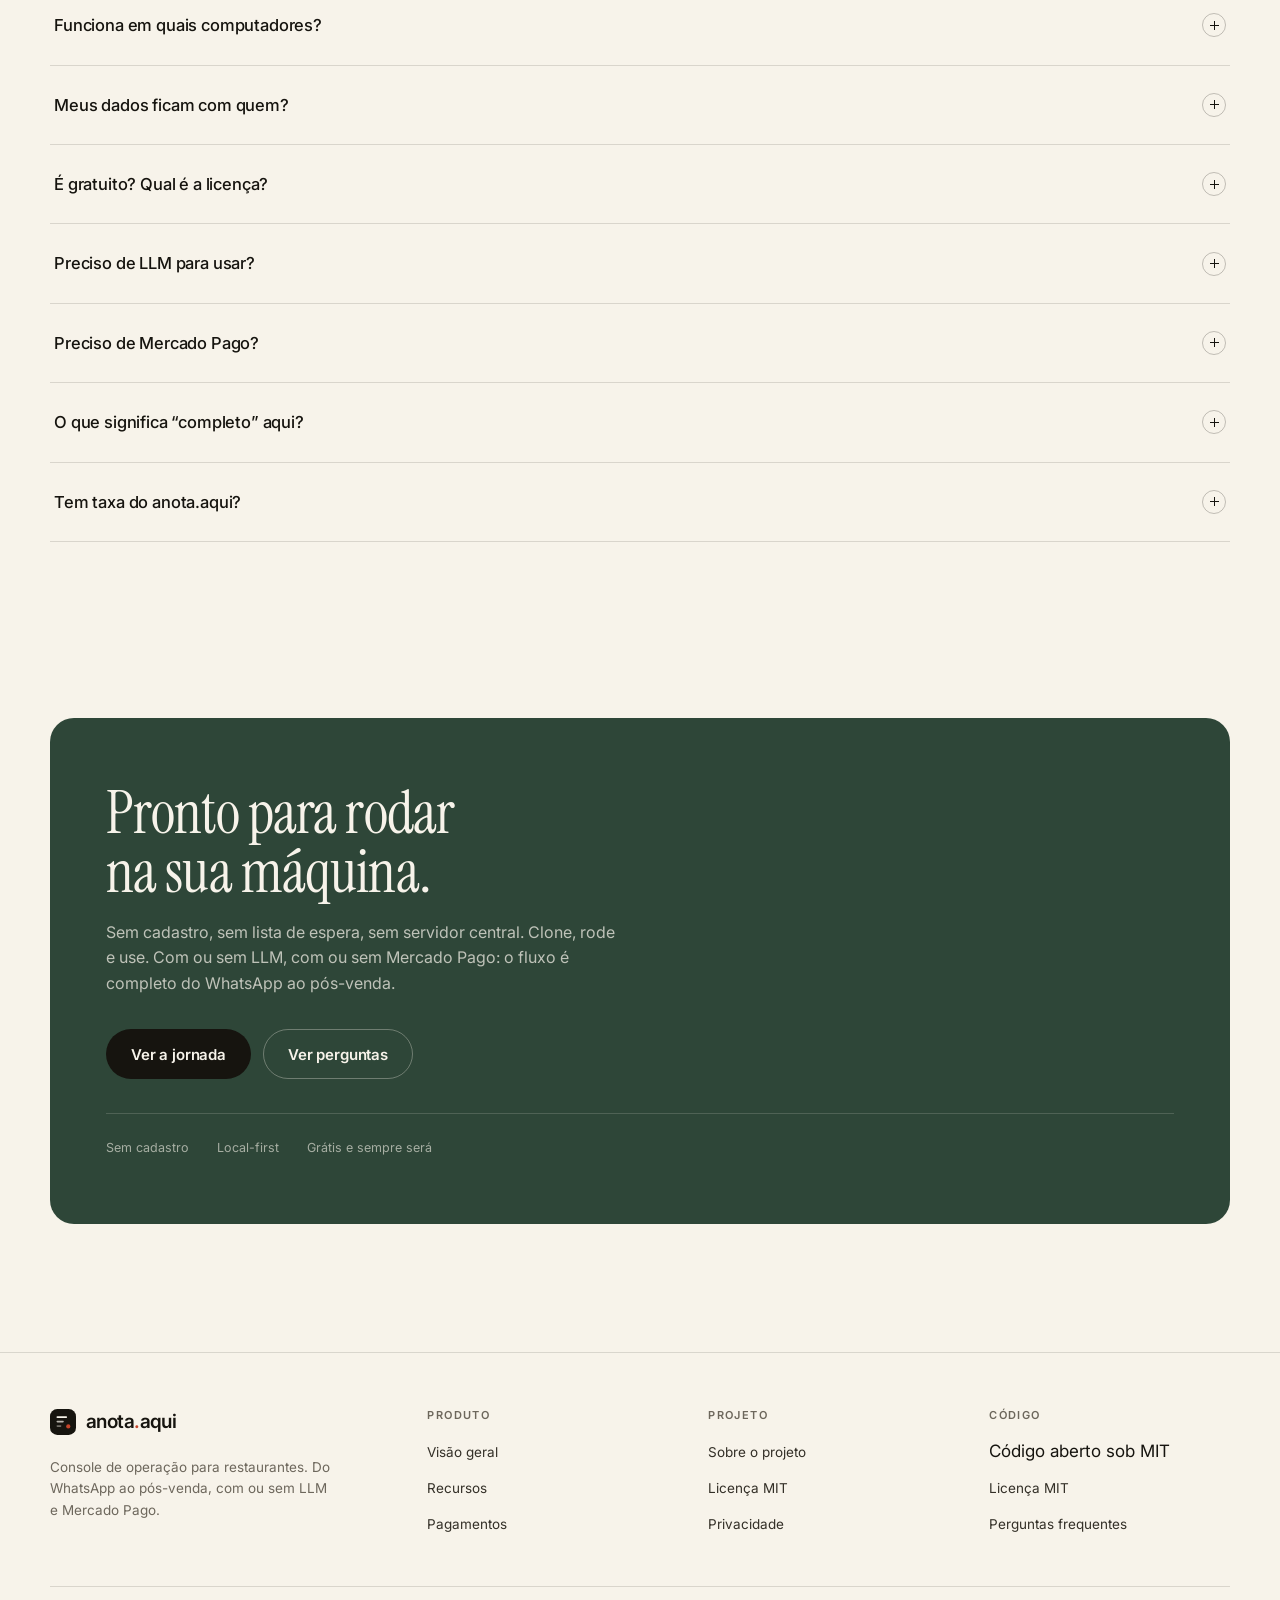
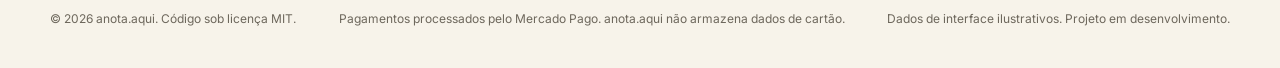
==== commit 990cffb8: "site: jornada atual, recursos e posicionamento completo sem dependencia" ====
--- a/index.html
+++ b/index.html
@@ -3,13 +3,13 @@
 <head>
   <meta charset="utf-8">
   <meta name="viewport" content="width=device-width, initial-scale=1">
-  <title>anota.aqui — a operação do seu restaurante, do pedido ao Pix</title>
-  <meta name="description" content="anota.aqui organiza pedidos, cozinha, entregas e recebimento por Pix em um só console, com atendimento assistido por LLM e confirmação de pagamento no chat. Sem servidor centralizado, sem assinatura e sem venda de dados. É grátis e sempre será. Código aberto sob MIT.">
+  <title>anota.aqui — o restaurante inteiro, com ou sem LLM e Mercado Pago</title>
+  <meta name="description" content="Console local-first para restaurante: WhatsApp assistido, pedidos, cozinha, entrega, Pix e pós-venda. Completo com ou sem LLM e com ou sem Mercado Pago. Grátis, código aberto, dados na sua máquina.">
   <meta name="theme-color" content="#f7f3ea">
   <meta property="og:type" content="website">
   <meta property="og:site_name" content="anota.aqui">
-  <meta property="og:title" content="anota.aqui — do pedido ao Pix, sem planilha no meio">
-  <meta property="og:description" content="Pedidos, cozinha, entregas e Pix em um único console, com atendimento assistido por LLM e confirmação de pagamento por declaração no chat. Sem servidor centralizado, sem assinatura e sem venda de dados. É grátis e sempre será. Código aberto sob MIT.">
+  <meta property="og:title" content="anota.aqui — completo com ou sem LLM e Mercado Pago">
+  <meta property="og:description" content="Do WhatsApp à entrega: pedidos, cozinha, endereço, Pix, fatura e pós-venda em um console local-first. LLM e Mercado Pago são opcionais; o fluxo inteiro é completo. Grátis e sempre será.">
   <meta property="og:url" content="https://anotaaqui.github.io/">
   <meta property="og:locale" content="pt_BR">
   <link rel="icon" href="assets/mark.svg" type="image/svg+xml">
@@ -25,7 +25,7 @@
     "applicationCategory": "BusinessApplication",
     "operatingSystem": "Web, Windows, Linux, macOS",
     "inLanguage": "pt-BR",
-    "description": "Console de operação para restaurantes: pedidos, cozinha, entregas, atendimento assistido por LLM, confirmação de pagamento no chat e recebimento por Pix.",
+    "description": "Console local-first para restaurantes: WhatsApp assistido, pedidos, cozinha, entrega, Pix e pós-venda. Completo com ou sem LLM e com ou sem Mercado Pago.",
     "url": "https://anotaaqui.github.io/",
     "isAccessibleForFree": true,
     "license": "https://opensource.org/license/mit"
@@ -50,6 +50,7 @@
 
       <nav class="nav" aria-label="Navegação principal">
         <a href="#produto">Produto</a>
+        <a href="#jornada">Jornada</a>
         <a href="#cozinha">Cozinha</a>
         <a href="#recursos">Recursos</a>
         <a href="#atendimento">Atendimento</a>
@@ -84,7 +85,7 @@
     <section class="manifesto" aria-label="Diferenciais do anota.aqui">
       <div class="wrap manifesto-inner">
         <div>
-          <span class="manifesto-kicker">anota.aqui · local-first</span>
+          <span class="manifesto-kicker">anota.aqui · local-first · sem pegadinha</span>
           <p class="manifesto-title">
             Sem <em>servidor centralizado</em>.<br>
             Sem <em>assinatura</em>.<br>
@@ -92,10 +93,10 @@
           </p>
         </div>
         <div class="manifesto-notes">
-          <p class="manifesto-free">É grátis e sempre será.</p>
-          <p><strong>Local-first.</strong> O console roda na sua máquina e o banco fica com você. Nada passa por um servidor centralizado.</p>
-          <p><strong>MIT.</strong> Sem mensalidade, sem taxa do anota.aqui por pedido e sem contrato de fidelidade.</p>
-          <p><strong>Dados.</strong> Não vendemos, não alugamos e não usamos seus dados para publicidade.</p>
+          <p class="manifesto-free">É grátis e sempre será. Sem asterisco.</p>
+          <p><strong>Local-first.</strong> O console e o banco rodam na máquina do restaurante. Nada passa por um servidor central do anota.aqui.</p>
+          <p><strong>Completo de verdade.</strong> O fluxo inteiro funciona com ou sem LLM e com ou sem Mercado Pago. Integração é tempero, não requisito.</p>
+          <p><strong>Do WhatsApp ao pós-venda.</strong> Pedido, cardápio, cozinha, endereço, entrega, Pix, fatura, cancelamento e retenção no mesmo console.</p>
         </div>
       </div>
     </section>
@@ -104,21 +105,21 @@
     <section class="hero">
       <div class="wrap hero-grid">
         <div>
-          <p class="eyebrow">Operação de restaurante</p>
-          <h1 class="display">Do pedido ao Pix,<br>sem <em>planilha</em><br>no meio.</h1>
+          <p class="eyebrow">Operação de restaurante · local-first</p>
+          <h1 class="display">Do WhatsApp<br>à <em>entrega</em>,<br>sem planilha no meio.</h1>
           <p class="hero-lead">
-            Pedidos, cozinha, entregas e recebimento em um só console.
-            O WhatsApp continua humano: o sistema escreve, você revisa e envia.
+            Pedidos, atendimento, cozinha, entrega, pagamento e pós-venda em um console só.
+            Com LLM ou sem, com Mercado Pago ou sem: o fluxo inteiro continua completo.
           </p>
           <div class="hero-actions">
-            <span class="soon-pill lg">Repositório público em breve</span>
-            <a class="btn btn-ghost" href="#produto">Ver como funciona</a>
+            <a class="btn" href="#jornada">Ver a jornada</a>
+            <a class="btn btn-ghost" href="#recursos">Ver recursos</a>
           </div>
           <ul class="hero-facts">
-            <li><strong>Um console</strong>salão, balcão e delivery</li>
-            <li><strong>Pix em segundos</strong>confirmação automática</li>
-            <li><strong>Sem robô</strong>mensagens assistidas</li>
-            <li><strong>Código aberto</strong>MIT, self-hosted</li>
+            <li><strong>Completo</strong>com ou sem LLM</li>
+            <li><strong>Pix flexível</strong>Mercado Pago, manual ou na entrega</li>
+            <li><strong>Local-first</strong>dados na sua máquina</li>
+            <li><strong>Grátis</strong>MIT, sem assinatura</li>
           </ul>
         </div>
 
@@ -227,20 +228,22 @@
 
       <div class="strip" aria-hidden="true">
         <div class="strip-track">
-          <span>Pedidos sem retrabalho</span>
+          <span>Completo com ou sem LLM</span>
+          <span>Pix com ou sem Mercado Pago</span>
+          <span>Do WhatsApp ao pós-venda</span>
+          <span>Endereço, referência e acesso</span>
           <span>Cozinha em tempo real</span>
-          <span>Pix conciliado</span>
-          <span>WhatsApp assistido</span>
-          <span>Cardápio sempre atual</span>
-          <span>LLM com revisão humana</span>
-          <span>Código aberto sob MIT</span>
-          <span>Pedidos sem retrabalho</span>
+          <span>Pós-venda e retenção</span>
+          <span>Dados na sua máquina</span>
+          <span>Grátis e sempre será</span>
+          <span>Completo com ou sem LLM</span>
+          <span>Pix com ou sem Mercado Pago</span>
+          <span>Do WhatsApp ao pós-venda</span>
+          <span>Endereço, referência e acesso</span>
           <span>Cozinha em tempo real</span>
-          <span>Pix conciliado</span>
-          <span>WhatsApp assistido</span>
-          <span>Cardápio sempre atual</span>
-          <span>LLM com revisão humana</span>
-          <span>Código aberto sob MIT</span>
+          <span>Pós-venda e retenção</span>
+          <span>Dados na sua máquina</span>
+          <span>Grátis e sempre será</span>
         </div>
       </div>
     </section>
@@ -252,8 +255,8 @@
           <span class="section-num">01 / Produto</span>
           <h2>O restaurante inteiro<br>em uma <em>tela só</em>.</h2>
           <p>
-            Ferramentas separadas criam pedidos perdidos, cozinha desencontrada e
-            caixa que não fecha. O anota.aqui junta o fluxo em um lugar.
+            Do primeiro “boa tarde” ao pós-venda, o pedido tem estado, dono e histórico.
+            O anota.aqui não é um pacote de abas soltas: é o fluxo inteiro, com ou sem integrações.
           </p>
         </div>
 
@@ -263,21 +266,25 @@
               Cada pedido tem um estado.<br>E o estado é visível.
             </h3>
             <p style="margin-top:18px;color:var(--muted);font-size:16px;max-width:44ch;">
-              Do rascunho ao entregue, nada muda de lugar sem registro. A cozinha vê o que
-              produzir, o caixa vê o que entrou e o cliente vê o que falta.
+              Rascunho, pagamento, cozinha, entrega e pós-venda. Nada muda de lugar sem registro,
+              e o endereço pendente segura o pedido antes de a cozinha começar.
             </p>
             <ul class="check-list">
               <li>
                 <span class="ck"><svg width="10" height="10" viewBox="0 0 12 12" fill="none"><path d="M2.5 6.2 5 8.5l4.5-5" stroke="currentColor" stroke-width="1.6" stroke-linecap="round" stroke-linejoin="round"/></svg></span>
-                <span><strong>Um pedido, um histórico.</strong> Quem criou, quem confirmou o pagamento, quando saiu para entrega.</span>
-              </li>
-              <li>
-                <span class="ck"><svg width="10" height="10" viewBox="0 0 12 12" fill="none"><path d="M2.5 6.2 5 8.5l4.5-5" stroke="currentColor" stroke-width="1.6" stroke-linecap="round" stroke-linejoin="round"/></svg></span>
-                <span><strong>Cozinha sem papel.</strong> O KDS ordena por tempo e marca o que está atrasado.</span>
-              </li>
-              <li>
-                <span class="ck"><svg width="10" height="10" viewBox="0 0 12 12" fill="none"><path d="M2.5 6.2 5 8.5l4.5-5" stroke="currentColor" stroke-width="1.6" stroke-linecap="round" stroke-linejoin="round"/></svg></span>
-                <span><strong>Cliente informado.</strong> Página de acompanhamento com link próprio, sem instalar aplicativo.</span>
+                <span><strong>Pedido no lugar.</strong> Itens, observações, desconto com motivo, taxa de entrega e histórico de quem mudou o quê.</span>
+              </li>
+              <li>
+                <span class="ck"><svg width="10" height="10" viewBox="0 0 12 12" fill="none"><path d="M2.5 6.2 5 8.5l4.5-5" stroke="currentColor" stroke-width="1.6" stroke-linecap="round" stroke-linejoin="round"/></svg></span>
+                <span><strong>Endereço antes da cozinha.</strong> Rua, número, ponto de referência e se é para subir. A cozinha só recebe quando o endereço está resolvido.</span>
+              </li>
+              <li>
+                <span class="ck"><svg width="10" height="10" viewBox="0 0 12 12" fill="none"><path d="M2.5 6.2 5 8.5l4.5-5" stroke="currentColor" stroke-width="1.6" stroke-linecap="round" stroke-linejoin="round"/></svg></span>
+                <span><strong>Cliente informado.</strong> Status, tempo estimado e página de acompanhamento com link próprio, sem instalar aplicativo.</span>
+              </li>
+              <li>
+                <span class="ck"><svg width="10" height="10" viewBox="0 0 12 12" fill="none"><path d="M2.5 6.2 5 8.5l4.5-5" stroke="currentColor" stroke-width="1.6" stroke-linecap="round" stroke-linejoin="round"/></svg></span>
+                <span><strong>Pós-venda de verdade.</strong> Cancelamento com tentativa de retenção, encerramento quando o cliente recusa e retomada na próxima saudação.</span>
               </li>
             </ul>
           </div>
@@ -320,11 +327,93 @@
       </div>
     </section>
 
+    <!-- ── 02 jornada ───────────────────────────────────────────────── -->
+    <section class="section-tight" id="jornada">
+      <div class="wrap">
+        <div class="section-head reveal">
+          <span class="section-num">02 / Jornada</span>
+          <h2>Do “boa tarde”<br>ao <em>pós-venda</em>.</h2>
+          <p>
+            Seis lugares, um fluxo só. Em cada etapa o console anota o que aconteceu e
+            mostra qual é o próximo passo — sem depender de integração para funcionar.
+          </p>
+        </div>
+        <div class="feature-grid">
+          <article class="feature reveal">
+            <span class="ic">01</span>
+            <h3>Cliente chama</h3>
+            <p>O WhatsApp assistido lê a conversa, responde e monta o pedido. Com LLM fica mais esperto; sem LLM, o cardápio e as respostas prontas dão conta.</p>
+          </article>
+          <article class="feature reveal">
+            <span class="ic">02</span>
+            <h3>Pedido ganha forma</h3>
+            <p>Itens, quantidades, observações e cardápio ativo viram um pedido com total, taxa e histórico. Nada de pedido perdido no meio da conversa.</p>
+          </article>
+          <article class="feature reveal">
+            <span class="ic">03</span>
+            <h3>Pagamento do jeito do cliente</h3>
+            <p>Pix automático pelo Mercado Pago, Pix manual com confirmação do atendente ou dinheiro/cartão na entrega. O fluxo segue nos três modos.</p>
+          </article>
+          <article class="feature reveal">
+            <span class="ic">04</span>
+            <h3>Endereço e acesso</h3>
+            <p>Rua, número, ponto de referência e se é para subir. O pedido só entra na cozinha depois que o endereço está resolvido.</p>
+          </article>
+          <article class="feature reveal">
+            <span class="ic">05</span>
+            <h3>Cozinha e entrega</h3>
+            <p>KDS, comanda térmica, alerta de atraso, taxa de entrega configurável, mapa e status até a porta do cliente.</p>
+          </article>
+          <article class="feature reveal">
+            <span class="ic">06</span>
+            <h3>Depois da entrega</h3>
+            <p>Fatura baixada, pós-venda, cancelamento com tentativa de retenção, encerramento e indicadores do turno.</p>
+          </article>
+        </div>
+      </div>
+    </section>
+
+    <!-- ── 03 completo com ou sem ───────────────────────────────────── -->
+    <section class="section" id="completo" style="background:var(--cream-deep);border-top:1px solid var(--line);border-bottom:1px solid var(--line);">
+      <div class="wrap">
+        <div class="section-head reveal">
+          <span class="section-num">03 / Sem dependência</span>
+          <h2>Integração é opcional.<br>O fluxo é <em>completo</em>.</h2>
+          <p>
+            Você não precisa contratar LLM nem Mercado Pago para usar o anota.aqui.
+            Precisa do console, da sua equipe e do cardápio. O resto é escolha.
+          </p>
+        </div>
+        <div class="modes">
+          <div class="mode reveal">
+            <span class="mode-tag">Sem LLM</span>
+            <h4>Atendimento assistido do mesmo jeito</h4>
+            <p>Cardápio ativo, respostas prontas, sugestões e preenchimento manual. O pedido entra, a cozinha recebe e o cliente é avisado. Sem chave de API e sem custo por mensagem.</p>
+          </div>
+          <div class="mode reveal">
+            <span class="mode-tag">Com LLM</span>
+            <h4>Conversa mais natural, mesma operação</h4>
+            <p>O modelo interpreta a conversa, sugere respostas, monta o pedido e lê o contexto do cliente. Você revisa e decide. O fluxo por trás é o mesmo.</p>
+          </div>
+          <div class="mode reveal">
+            <span class="mode-tag">Sem Mercado Pago</span>
+            <h4>Pix manual e pagamento na entrega</h4>
+            <p>Chave Pix estática, confirmação pelo atendente, dinheiro ou cartão na entrega. A fatura nasce junto com o pedido e baixa quando você marca como entregue.</p>
+          </div>
+          <div class="mode reveal">
+            <span class="mode-tag">Com Mercado Pago</span>
+            <h4>Pix automático na conta do restaurante</h4>
+            <p>Cobrança e confirmação pela API, sem conferência manual. O dinheiro cai direto na sua conta Mercado Pago; o anota.aqui só acompanha o status.</p>
+          </div>
+        </div>
+      </div>
+    </section>
+
     <!-- ── 02 cozinha ───────────────────────────────────────────────── -->
     <section class="section kitchen-section" id="cozinha">
       <div class="wrap">
         <div class="section-head reveal">
-          <span class="section-num">02 / Cozinha</span>
+          <span class="section-num">04 / Cozinha</span>
           <h2>A cozinha ganha<br>o próprio <em>painel</em>.</h2>
           <p>
             Um KDS de verdade, no mesmo webapp, para a equipe da cozinha trabalhar no
@@ -427,11 +516,11 @@
     <section class="section" id="recursos">
       <div class="wrap">
         <div class="section-head reveal">
-          <span class="section-num">03 / Recursos</span>
-          <h2>O essencial,<br>sem <em>enfeite</em>.</h2>
+          <span class="section-num">05 / Recursos</span>
+          <h2>Tudo que o turno precisa.<br>Nada de <em>enfeite</em>.</h2>
           <p>
-            Cada parte existe para tirar uma pergunta da mesa: o que falta, quem paga,
-            o que saiu e o que já foi entregue.
+            Cada recurso existe para tirar uma pergunta da mesa: o que falta, quem paga,
+            o que saiu, o que já foi entregue e o que vem depois.
           </p>
         </div>
 
@@ -439,31 +528,31 @@
           <article class="feature reveal">
             <span class="ic"><svg width="17" height="17" viewBox="0 0 20 20" fill="none" aria-hidden="true"><rect x="3" y="3" width="14" height="14" rx="3" stroke="currentColor" stroke-width="1.4"/><path d="M7 8h6M7 12h4" stroke="currentColor" stroke-width="1.4" stroke-linecap="round"/></svg></span>
             <h3>Pedidos com estado</h3>
-            <p>Rascunho, orçamento, pagamento, produção, entrega. O fluxo é explícito e nenhum pedido fica órfão.</p>
+            <p>Rascunho, orçamento, pagamento, produção, entrega e pós-venda. Endereço pendente segura a cozinha; desconto só entra com motivo.</p>
           </article>
 
           <article class="feature reveal">
             <span class="ic"><svg width="17" height="17" viewBox="0 0 20 20" fill="none" aria-hidden="true"><path d="M4 15V9M10 15V5M16 15v-3" stroke="currentColor" stroke-width="1.6" stroke-linecap="round"/></svg></span>
             <h3>Cozinha em tempo real</h3>
-            <p>Painel de produção ordenado por tempo, com alerta de atraso e baixa em um toque.</p>
+            <p>Painel de produção por tempo, alerta de atraso, comanda térmica e baixa em um toque. Tablet, celular ou monitor fixo.</p>
           </article>
 
           <article class="feature reveal">
             <span class="ic"><svg width="17" height="17" viewBox="0 0 20 20" fill="none" aria-hidden="true"><rect x="3" y="5" width="14" height="10" rx="2.5" stroke="currentColor" stroke-width="1.4"/><path d="M3 8.5h14" stroke="currentColor" stroke-width="1.4"/></svg></span>
-            <h3>Pix conciliado</h3>
-            <p>Cobrança gerada pelo Mercado Pago e confirmação automática. Pedido pago aparece pago, sem conferência manual.</p>
+            <h3>Pix do seu jeito</h3>
+            <p>Mercado Pago automático, Pix manual com confirmação do atendente ou dinheiro/cartão na entrega. O pedido anda nos três modos.</p>
           </article>
 
           <article class="feature reveal">
             <span class="ic"><svg width="17" height="17" viewBox="0 0 20 20" fill="none" aria-hidden="true"><path d="M4 5.5h12v8H9l-4 3v-3H4z" stroke="currentColor" stroke-width="1.4" stroke-linejoin="round"/></svg></span>
             <h3>WhatsApp assistido</h3>
-            <p>O sistema prepara a mensagem no tom da casa. Uma pessoa revisa e envia. O cliente nunca fala com um robô.</p>
+            <p>O sistema lê a conversa, sugere resposta e monta o pedido. Com LLM ou sem. O envio automático é opcional e fica sob sua responsabilidade.</p>
           </article>
 
           <article class="feature reveal">
             <span class="ic"><svg width="17" height="17" viewBox="0 0 20 20" fill="none" aria-hidden="true"><path d="M4 6h12M4 10h12M4 14h7" stroke="currentColor" stroke-width="1.5" stroke-linecap="round"/></svg></span>
             <h3>Cardápio vivo</h3>
-            <p>Itens, categorias, disponibilidade e preço em um só lugar. O que acaba sai do ar na hora.</p>
+            <p>Categorias, itens, preço e disponibilidade. Ative ou desative um prato sem apagar o cadastro; o que acaba sai do cardápio na hora.</p>
           </article>
 
           <article class="feature reveal">
@@ -474,14 +563,44 @@
 
           <article class="feature reveal">
             <span class="ic"><svg width="17" height="17" viewBox="0 0 20 20" fill="none" aria-hidden="true"><path d="M4 5.5h12v8H9l-4 3v-3H4z" stroke="currentColor" stroke-width="1.4" stroke-linejoin="round"/><path d="M10 7.2l.8 1.9 1.9.8-1.9.8-.8 1.9-.8-1.9-1.9-.8 1.9-.8z" fill="currentColor"/></svg></span>
-            <h3>Atendimento com LLM</h3>
-            <p>A conversa vira pedido estruturado. O modelo lê o histórico, propõe respostas e reconhece a declaração de pagamento do atendente.</p>
-          </article>
-
-          <article class="feature reveal">
-            <span class="ic"><svg width="17" height="17" viewBox="0 0 20 20" fill="none" aria-hidden="true"><path d="M6 3h8v14l-2-1.5-2 1.5-2-1.5L6 17z" stroke="currentColor" stroke-width="1.4" stroke-linejoin="round"/><path d="M8.5 7h3M8.5 10h3" stroke="currentColor" stroke-width="1.4" stroke-linecap="round"/></svg></span>
-            <h3>Gastos categorizados</h3>
-            <p>Saídas do Mercado Pago e lançamentos manuais por categoria, fornecedor e tipo de pessoa. CNPJ sem categoria fica em evidência.</p>
+            <h3>LLM opcional</h3>
+            <p>Com chave, a conversa fica mais natural e o pedido é lido com contexto. Sem chave, o atendimento assistido continua com cardápio, respostas prontas e revisão humana.</p>
+          </article>
+
+          <article class="feature reveal">
+            <span class="ic"><svg width="17" height="17" viewBox="0 0 20 20" fill="none" aria-hidden="true"><path d="M10 17s5-4.2 5-8a5 5 0 0 0-10 0c0 3.8 5 8 5 8Z" stroke="currentColor" stroke-width="1.4"/><circle cx="10" cy="9" r="1.8" stroke="currentColor" stroke-width="1.4"/></svg></span>
+            <h3>Endereço e mapas</h3>
+            <p>Rua, número, referência e acesso. As coordenadas são buscadas automaticamente e o mapa mostra clientes e entregas sem F5.</p>
+          </article>
+
+          <article class="feature reveal">
+            <span class="ic"><svg width="17" height="17" viewBox="0 0 20 20" fill="none" aria-hidden="true"><path d="M3 6h9v7H7l-4 3V6Z" stroke="currentColor" stroke-width="1.4" stroke-linejoin="round"/><path d="M14 8h3v6l-2 1.5V16h-5" stroke="currentColor" stroke-width="1.4" stroke-linejoin="round"/></svg></span>
+            <h3>Entrega humanizada</h3>
+            <p>Taxa padrão configurável, previsão de entrega, ponto de referência e pergunta de subida. A cozinha só começa depois do endereço.</p>
+          </article>
+
+          <article class="feature reveal">
+            <span class="ic"><svg width="17" height="17" viewBox="0 0 20 20" fill="none" aria-hidden="true"><path d="M4 5.5h12v8H9l-4 3v-3H4z" stroke="currentColor" stroke-width="1.4" stroke-linejoin="round"/><path d="M7 9.5h6M7 12h4" stroke="currentColor" stroke-width="1.4" stroke-linecap="round"/></svg></span>
+            <h3>Pós-venda e cancelamento</h3>
+            <p>Cancelamento com tentativa de retenção, mensagem de retorno humanizada e encerramento quando o cliente recusa. Sem abandonar a conversa.</p>
+          </article>
+
+          <article class="feature reveal">
+            <span class="ic"><svg width="17" height="17" viewBox="0 0 20 20" fill="none" aria-hidden="true"><path d="M3 10h3l2-5 4 10 2-5h3" stroke="currentColor" stroke-width="1.5" stroke-linecap="round" stroke-linejoin="round"/></svg></span>
+            <h3>Supervisor de mensagens</h3>
+            <p>Mensagem não respondida é retomada automaticamente. Fila travada, erro de envio e mensagem que chegou no reinício não ficam parados.</p>
+          </article>
+
+          <article class="feature reveal">
+            <span class="ic"><svg width="17" height="17" viewBox="0 0 20 20" fill="none" aria-hidden="true"><path d="M4 15V9M10 15V5M16 15v-4" stroke="currentColor" stroke-width="1.6" stroke-linecap="round"/></svg></span>
+            <h3>Indicadores do turno</h3>
+            <p>Pedidos, receita, ticket médio, tempo de cozinha e entrega. O turno em números, sem planilha e sem surpresa no fechamento.</p>
+          </article>
+
+          <article class="feature reveal">
+            <span class="ic"><svg width="17" height="17" viewBox="0 0 20 20" fill="none" aria-hidden="true"><rect x="4" y="8" width="12" height="8" rx="2" stroke="currentColor" stroke-width="1.4"/><path d="M7 8V6a3 3 0 0 1 6 0v2" stroke="currentColor" stroke-width="1.4"/></svg></span>
+            <h3>Local-first e grátis</h3>
+            <p>Console e banco na sua máquina. MIT, sem assinatura, sem servidor central e sem venda de dados. É grátis e sempre será.</p>
           </article>
         </div>
       </div>
@@ -491,26 +610,26 @@
     <section class="section-tight" id="como-funciona">
       <div class="wrap">
         <div class="section-head reveal">
-          <span class="section-num">04 / Como funciona</span>
+          <span class="section-num">06 / Como funciona</span>
           <h2>Três passos.<br>Nada de <em>implantação</em> longa.</h2>
-          <p>O console roda na máquina do restaurante. Os dados ficam com você.</p>
+          <p>O console roda na máquina do restaurante. Os dados ficam com você. As integrações entram quando você quiser.</p>
         </div>
 
         <div class="steps">
           <div class="step reveal">
             <span class="n">01</span>
             <h3>Monte o cardápio</h3>
-            <p>Cadastre categorias, itens e estações. Leva uma tarde, não uma semana.</p>
+            <p>Importe do KiCardápio ou cadastre do zero. Ative e desative pratos sem apagar nada. Leva uma tarde, não uma semana.</p>
           </div>
           <div class="step reveal">
             <span class="n">02</span>
-            <h3>Conecte o recebimento</h3>
-            <p>Vincule sua conta Mercado Pago e gere o primeiro Pix de teste. Sem contrato de maquininha.</p>
+            <h3>Escolha o modo</h3>
+            <p>LLM ligado ou desligado. Mercado Pago, Pix manual ou pagamento na entrega. O fluxo por trás é o mesmo.</p>
           </div>
           <div class="step reveal">
             <span class="n">03</span>
-            <h3>Atenda</h3>
-            <p>Pedido entra, cozinha vê, pagamento é confirmado, cliente acompanha. O LLM organiza a conversa; você confirma.</p>
+            <h3>Atenda e acompanhe</h3>
+            <p>WhatsApp assistido, cozinha, endereço, entrega, fatura e pós-venda. Tudo no console, com os dados na sua máquina.</p>
           </div>
         </div>
       </div>
@@ -520,11 +639,12 @@
     <section class="section" id="atendimento">
       <div class="wrap">
         <div class="section-head reveal">
-          <span class="section-num">05 / Atendimento</span>
-          <h2>O modelo entende a conversa.<br>Quem confirma é <em>gente</em>.</h2>
+          <span class="section-num">07 / Atendimento</span>
+          <h2>O LLM é opcional.<br>O atendimento completo <em>não</em>.</h2>
           <p>
-            Um LLM lê o histórico, estrutura o pedido e prepara a resposta. A confirmação
-            de pagamento continua humana — e registrada.
+            Com chave, o modelo lê o histórico, monta o pedido e sugere respostas. Sem chave,
+            o modo assistido continua com cardápio, respostas prontas e revisão humana.
+            O envio automático é opcional e fica sob sua responsabilidade.
           </p>
         </div>
 
@@ -534,14 +654,14 @@
               “Recebi o Pix” vira<br>evento auditável.
             </h3>
             <p style="margin-top:18px;color:var(--muted);font-size:16px;max-width:46ch;">
-              No modo manual, o atendente autorizado declara o recebimento na conversa.
-              O modelo reconhece a declaração, registra autor, horário e mensagem, e libera
-              o pedido para a cozinha. O cliente dizendo “paguei” não basta.
+              O cliente dizendo “paguei” não basta. No modo manual, um atendente autorizado
+              declara o recebimento na conversa; o sistema registra autor, horário e mensagem.
+              Com Mercado Pago, só o Pix aprovado pela API libera o pedido.
             </p>
             <ul class="check-list">
               <li>
                 <span class="ck"><svg width="10" height="10" viewBox="0 0 12 12" fill="none"><path d="M2.5 6.2 5 8.5l4.5-5" stroke="currentColor" stroke-width="1.6" stroke-linecap="round" stroke-linejoin="round"/></svg></span>
-                <span><strong>Interação assistida.</strong> O modelo organiza itens, tira dúvidas do cardápio e resume a conversa para o atendente.</span>
+                <span><strong>Com LLM ou sem.</strong> O modelo organiza itens, tira dúvidas e resume a conversa. Sem ele, o cardápio, as respostas prontas e o preenchimento manual fazem o mesmo caminho.</span>
               </li>
               <li>
                 <span class="ck"><svg width="10" height="10" viewBox="0 0 12 12" fill="none"><path d="M2.5 6.2 5 8.5l4.5-5" stroke="currentColor" stroke-width="1.6" stroke-linecap="round" stroke-linejoin="round"/></svg></span>
@@ -549,7 +669,7 @@
               </li>
               <li>
                 <span class="ck"><svg width="10" height="10" viewBox="0 0 12 12" fill="none"><path d="M2.5 6.2 5 8.5l4.5-5" stroke="currentColor" stroke-width="1.6" stroke-linecap="round" stroke-linejoin="round"/></svg></span>
-                <span><strong>Mercado Pago desliga a declaração.</strong> Nesse modo, só o Pix aprovado pela API libera o pedido. A regra vive no banco.</span>
+                <span><strong>Fora do contexto, não responde.</strong> Assunto pessoal, propaganda e número errado ficam de fora. O atendimento é do restaurante.</span>
               </li>
             </ul>
           </div>
@@ -591,11 +711,11 @@
     <section class="section" id="pagamentos" style="background:var(--cream-deep);border-top:1px solid var(--line);border-bottom:1px solid var(--line);">
       <div class="wrap">
         <div class="section-head reveal">
-          <span class="section-num">06 / Pagamentos</span>
-          <h2>Pix na conta<br>do <em>restaurante</em>.</h2>
+          <span class="section-num">08 / Pagamentos</span>
+          <h2>Pix com ou sem<br><em>Mercado Pago</em>.</h2>
           <p>
-            O anota.aqui é o software de gestão. O dinheiro não passa por nós:
-            o Mercado Pago processa e credita direto na sua conta.
+            O anota.aqui é o software. O dinheiro não passa por nós. Com Mercado Pago,
+            a confirmação é automática; sem ele, o Pix manual e a entrega fecham a conta do mesmo jeito.
           </p>
         </div>
 
@@ -641,12 +761,13 @@
             </h3>
             <p style="margin-top:18px;color:var(--muted);font-size:16px;max-width:44ch;">
               Todo Pix que entra na conta é registrado no painel, com ou sem vínculo a um
-              pedido. O que não casa com um pedido fica marcado como “sem vínculo”.
+              pedido. Com Mercado Pago a conciliação é automática; sem ele, você registra
+              o Pix manual e a fatura da entrega no mesmo lugar.
             </p>
             <ul class="check-list">
               <li>
                 <span class="ck"><svg width="10" height="10" viewBox="0 0 12 12" fill="none"><path d="M2.5 6.2 5 8.5l4.5-5" stroke="currentColor" stroke-width="1.6" stroke-linecap="round" stroke-linejoin="round"/></svg></span>
-                <span><strong>Notificação na hora.</strong> Aviso e recibo na tela assim que a API confirma.</span>
+                <span><strong>Notificação na hora.</strong> Com Mercado Pago, aviso e recibo na tela assim que a API confirma.</span>
               </li>
               <li>
                 <span class="ck"><svg width="10" height="10" viewBox="0 0 12 12" fill="none"><path d="M2.5 6.2 5 8.5l4.5-5" stroke="currentColor" stroke-width="1.6" stroke-linecap="round" stroke-linejoin="round"/></svg></span>
@@ -654,27 +775,33 @@
               </li>
               <li>
                 <span class="ck"><svg width="10" height="10" viewBox="0 0 12 12" fill="none"><path d="M2.5 6.2 5 8.5l4.5-5" stroke="currentColor" stroke-width="1.6" stroke-linecap="round" stroke-linejoin="round"/></svg></span>
-                <span><strong>Ambiente de teste separado.</strong> Homologação não se mistura com dinheiro real.</span>
+                <span><strong>Sem Mercado Pago também fecha.</strong> Pix manual com confirmação do atendente, dinheiro/cartão na entrega e fatura baixada ao marcar entregue.</span>
               </li>
             </ul>
 
             <div style="margin-top:30px;padding:18px 20px;border-left:2px solid var(--accent);background:rgba(196,68,42,.045);font-size:13.5px;color:var(--ink-soft);line-height:1.65;">
-              O recebimento por Pix depende de conta Mercado Pago ativa e aprovada.
-              Taxas e prazos são os do Mercado Pago, não do anota.aqui.
+              Mercado Pago é opcional. Com ele, a confirmação é automática; sem ele, o atendente
+              confirma o Pix manual e a fatura da entrega. Taxas e prazos do Mercado Pago são do
+              Mercado Pago, não do anota.aqui.
             </div>
           </div>
         </div>
 
         <div class="modes">
           <div class="mode reveal">
-            <span class="mode-tag">Modo manual</span>
-            <h4>Declaração no chat</h4>
-            <p>Um atendente autorizado declara o recebimento. O LLM registra a evidência e o pedido avança. O cliente dizendo “paguei” não basta.</p>
+            <span class="mode-tag">Pix automático</span>
+            <h4>Mercado Pago</h4>
+            <p>Cobrança pela API e confirmação automática. A declaração manual fica desligada; só o Pix aprovado libera o pedido.</p>
           </div>
           <div class="mode reveal">
-            <span class="mode-tag">Modo Mercado Pago</span>
-            <h4>Confirmação pela API</h4>
-            <p>A declaração é desligada no banco. Só o Pix aprovado pela API do Mercado Pago libera o pedido.</p>
+            <span class="mode-tag">Pix manual</span>
+            <h4>Chave estática + atendente</h4>
+            <p>O cliente paga na chave do restaurante e o atendente autorizado confirma o recebimento. Fica registrado quem confirmou, quando e em qual mensagem.</p>
+          </div>
+          <div class="mode reveal">
+            <span class="mode-tag">Na entrega</span>
+            <h4>Dinheiro ou cartão</h4>
+            <p>O pedido vira fatura e baixa automaticamente quando você marca como entregue. Sem maquininha integrada e sem taxa do anota.aqui.</p>
           </div>
         </div>
       </div>
@@ -684,7 +811,7 @@
     <section class="section-tight" id="perguntas">
       <div class="wrap">
         <div class="section-head reveal">
-          <span class="section-num">07 / Perguntas</span>
+          <span class="section-num">09 / Perguntas</span>
           <h2>O que dá para<br>saber <em>hoje</em>.</h2>
           <p>Mais detalhes serão publicados junto com o repositório.</p>
         </div>
@@ -692,11 +819,11 @@
         <div class="faq reveal">
           <details class="q">
             <summary>O anota.aqui envia mensagens sozinho no WhatsApp?<span class="sign"></span></summary>
-            <div class="a">Não. O sistema prepara a mensagem no tom da casa e a coloca na caixa de saída. Uma pessoa revisa, envia e confirma. Isso evita bloqueio da conta e mantém o atendimento humano.</div>
+            <div class="a">Por padrão, não. O sistema prepara a mensagem no tom da casa e coloca na caixa de saída; uma pessoa revisa e envia. Se você ligar o envio automático no console, ele envia sob sua responsabilidade — o toggle vem desligado. O modo assistido funciona com ou sem LLM.</div>
           </details>
           <details class="q">
             <summary>O LLM confirma pagamento sozinho?<span class="sign"></span></summary>
-            <div class="a">Não. No modo manual, só um atendente autorizado pode declarar o recebimento, e a declaração fica registrada com autor, horário e mensagem. No modo Mercado Pago a declaração é desligada: apenas a API confirma. O modelo também nunca envia mensagem — ele prepara o rascunho e a pessoa envia.</div>
+            <div class="a">Não. Pagamento exige materialidade: Pix aprovado pela API do Mercado Pago ou confirmação de um atendente autorizado. O cliente dizendo “paguei” não basta. Com LLM ou sem, a regra é a mesma; no modo Mercado Pago a declaração manual fica desligada.</div>
           </details>
           <details class="q">
             <summary>O dinheiro do Pix passa pelo anota.aqui?<span class="sign"></span></summary>
@@ -716,7 +843,23 @@
           </details>
           <details class="q">
             <summary>É gratuito? Qual é a licença?<span class="sign"></span></summary>
-            <div class="a">Sim, é grátis e sempre será. O código é aberto sob a licença MIT e roda na sua infraestrutura. Não há assinatura do anota.aqui: você paga apenas os serviços que usar, como Mercado Pago, hospedagem ou WhatsApp. Contribuições serão bem-vindas quando o repositório abrir.</div>
+            <div class="a">Sim, é grátis e sempre será. O código é aberto sob a licença MIT e roda na sua infraestrutura. Não há assinatura do anota.aqui: você paga apenas serviços opcionais que escolher, como LLM, Mercado Pago, hospedagem ou WhatsApp.</div>
+          </details>
+          <details class="q">
+            <summary>Preciso de LLM para usar?<span class="sign"></span></summary>
+            <div class="a">Não. O modo assistido funciona com o cardápio, respostas prontas, sugestões e preenchimento manual. A LLM é opcional: com ela a conversa fica mais natural e o pedido é lido com contexto; sem ela, o fluxo continua completo.</div>
+          </details>
+          <details class="q">
+            <summary>Preciso de Mercado Pago?<span class="sign"></span></summary>
+            <div class="a">Não. Dá para usar Pix manual com confirmação do atendente, dinheiro ou cartão na entrega. A fatura nasce com o pedido e baixa quando você marca como entregue. Com Mercado Pago, a confirmação do Pix é automática.</div>
+          </details>
+          <details class="q">
+            <summary>O que significa “completo” aqui?<span class="sign"></span></summary>
+            <div class="a">O fluxo inteiro: WhatsApp assistido, pedido com estado, cardápio ativo, endereço e acesso, cozinha, entrega, pagamento, fatura, cancelamento e pós-venda. Sem integração obrigatória e sem servidor central.</div>
+          </details>
+          <details class="q">
+            <summary>Tem taxa do anota.aqui?<span class="sign"></span></summary>
+            <div class="a">Nenhuma. Sem mensalidade, sem taxa por pedido e sem contrato. Você paga só o que escolher usar por fora, como a API do LLM ou as taxas do Mercado Pago.</div>
           </details>
         </div>
       </div>
@@ -726,20 +869,19 @@
     <section class="section" id="contato">
       <div class="wrap">
         <div class="cta reveal">
-          <h2>O código estará <br>aberto em breve.</h2>
+          <h2>Pronto para rodar<br>na sua máquina.</h2>
           <p>
-            Estamos preparando o repositório público com o console, o companion e a
-            documentação. Sem formulário, sem lista de espera: quando abrir, você clona
-            e roda na sua máquina.
+            Sem cadastro, sem lista de espera, sem servidor central. Clone, rode e use.
+            Com ou sem LLM, com ou sem Mercado Pago: o fluxo é completo do WhatsApp ao pós-venda.
           </p>
           <div class="cta-actions">
-            <span class="soon-pill lg">Repositório público em breve</span>
+            <a class="btn" href="#jornada">Ver a jornada</a>
             <a class="btn btn-ghost" href="#perguntas">Ver perguntas</a>
           </div>
           <div class="cta-meta">
             <span>Sem cadastro</span>
-            <span>Público em breve</span>
             <span>Local-first</span>
+            <span>Grátis e sempre será</span>
           </div>
         </div>
       </div>
@@ -760,7 +902,7 @@
             </svg>
             <span class="wordmark">anota<span class="dot">.</span>aqui</span>
           </a>
-          <p>Console de operação para restaurantes. Pedidos, cozinha, entregas e Pix no mesmo lugar.</p>
+          <p>Console de operação para restaurantes. Do WhatsApp ao pós-venda, com ou sem LLM e Mercado Pago.</p>
         </div>
 
         <div class="footer-col">
@@ -784,7 +926,8 @@
         <div class="footer-col">
           <h4>Código</h4>
           <ul>
-            <li><a href="https://github.com/anotaaqui/anota.aqui">github.com/anotaaqui/anota.aqui</a></li>
+            <li>Código aberto sob MIT</li>
+            <li><a href="licenca.html">Licença MIT</a></li>
             <li><a href="#perguntas">Perguntas frequentes</a></li>
           </ul>
         </div>
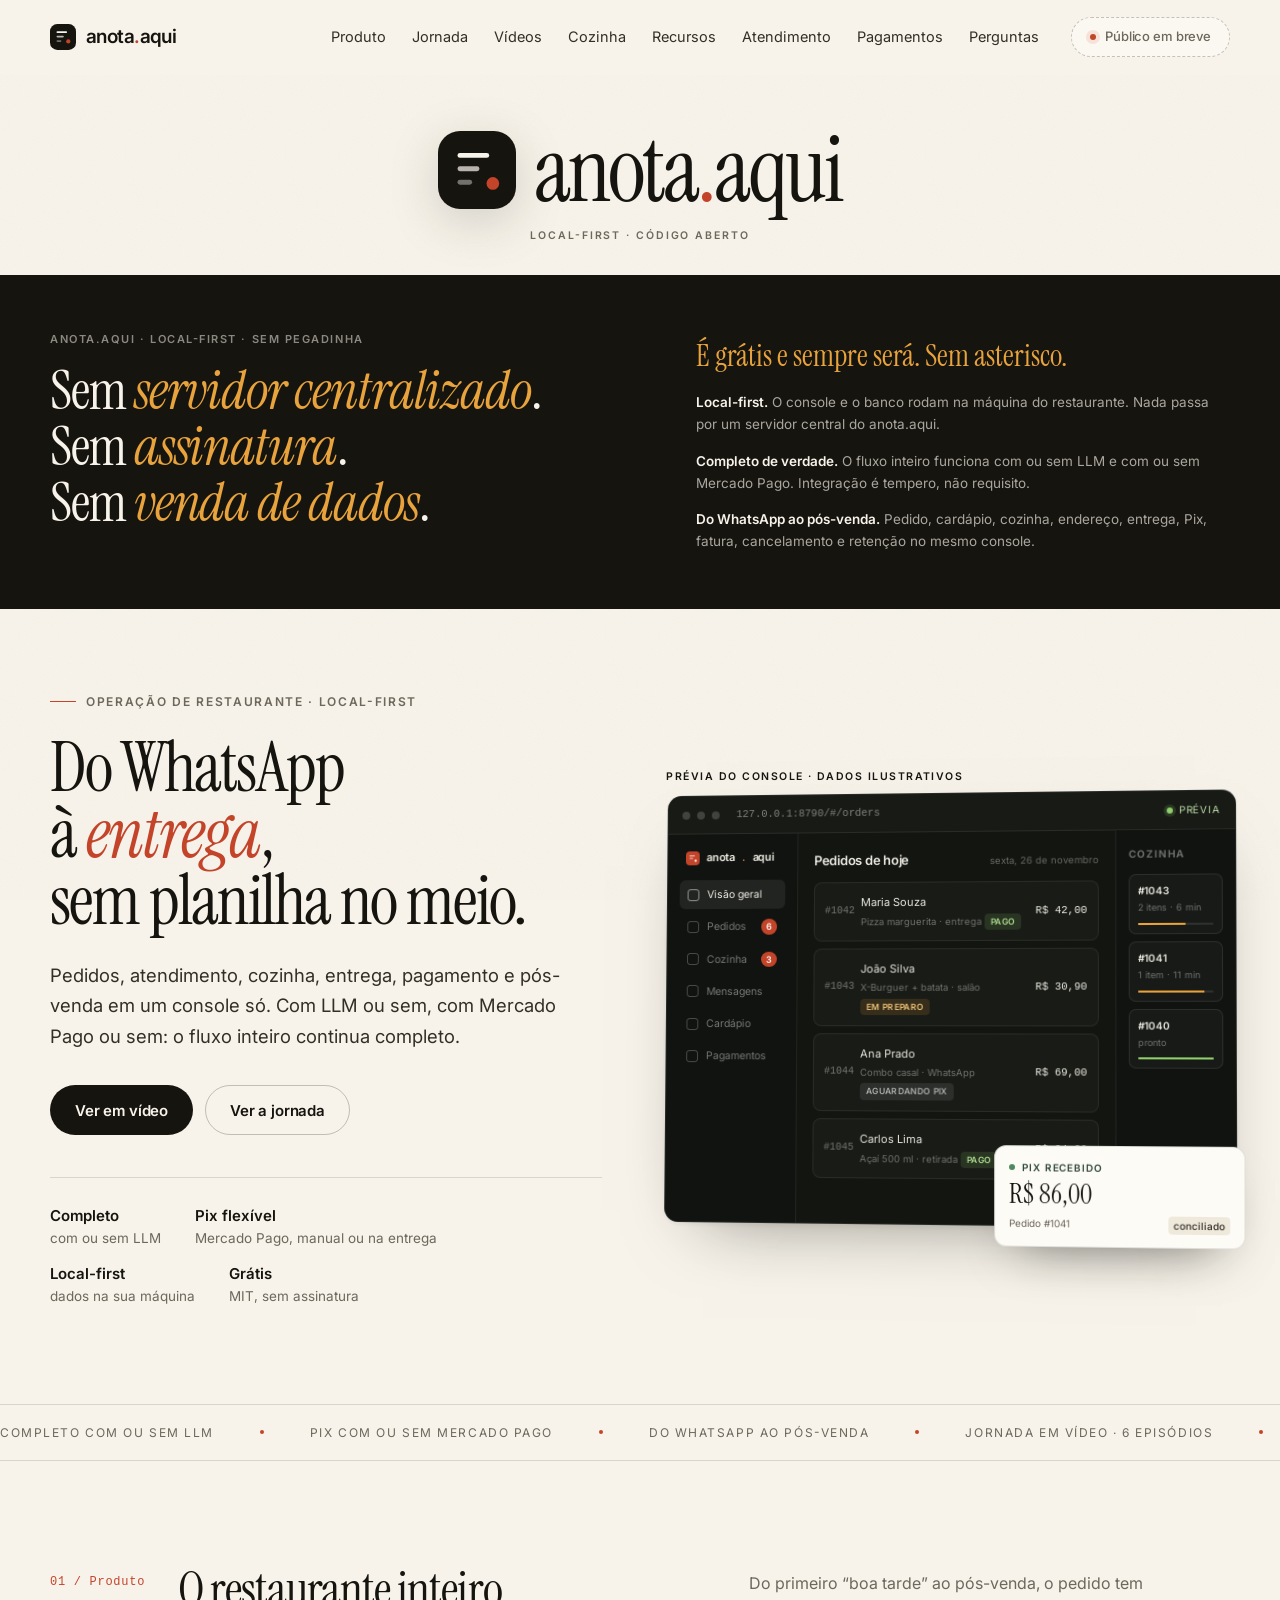
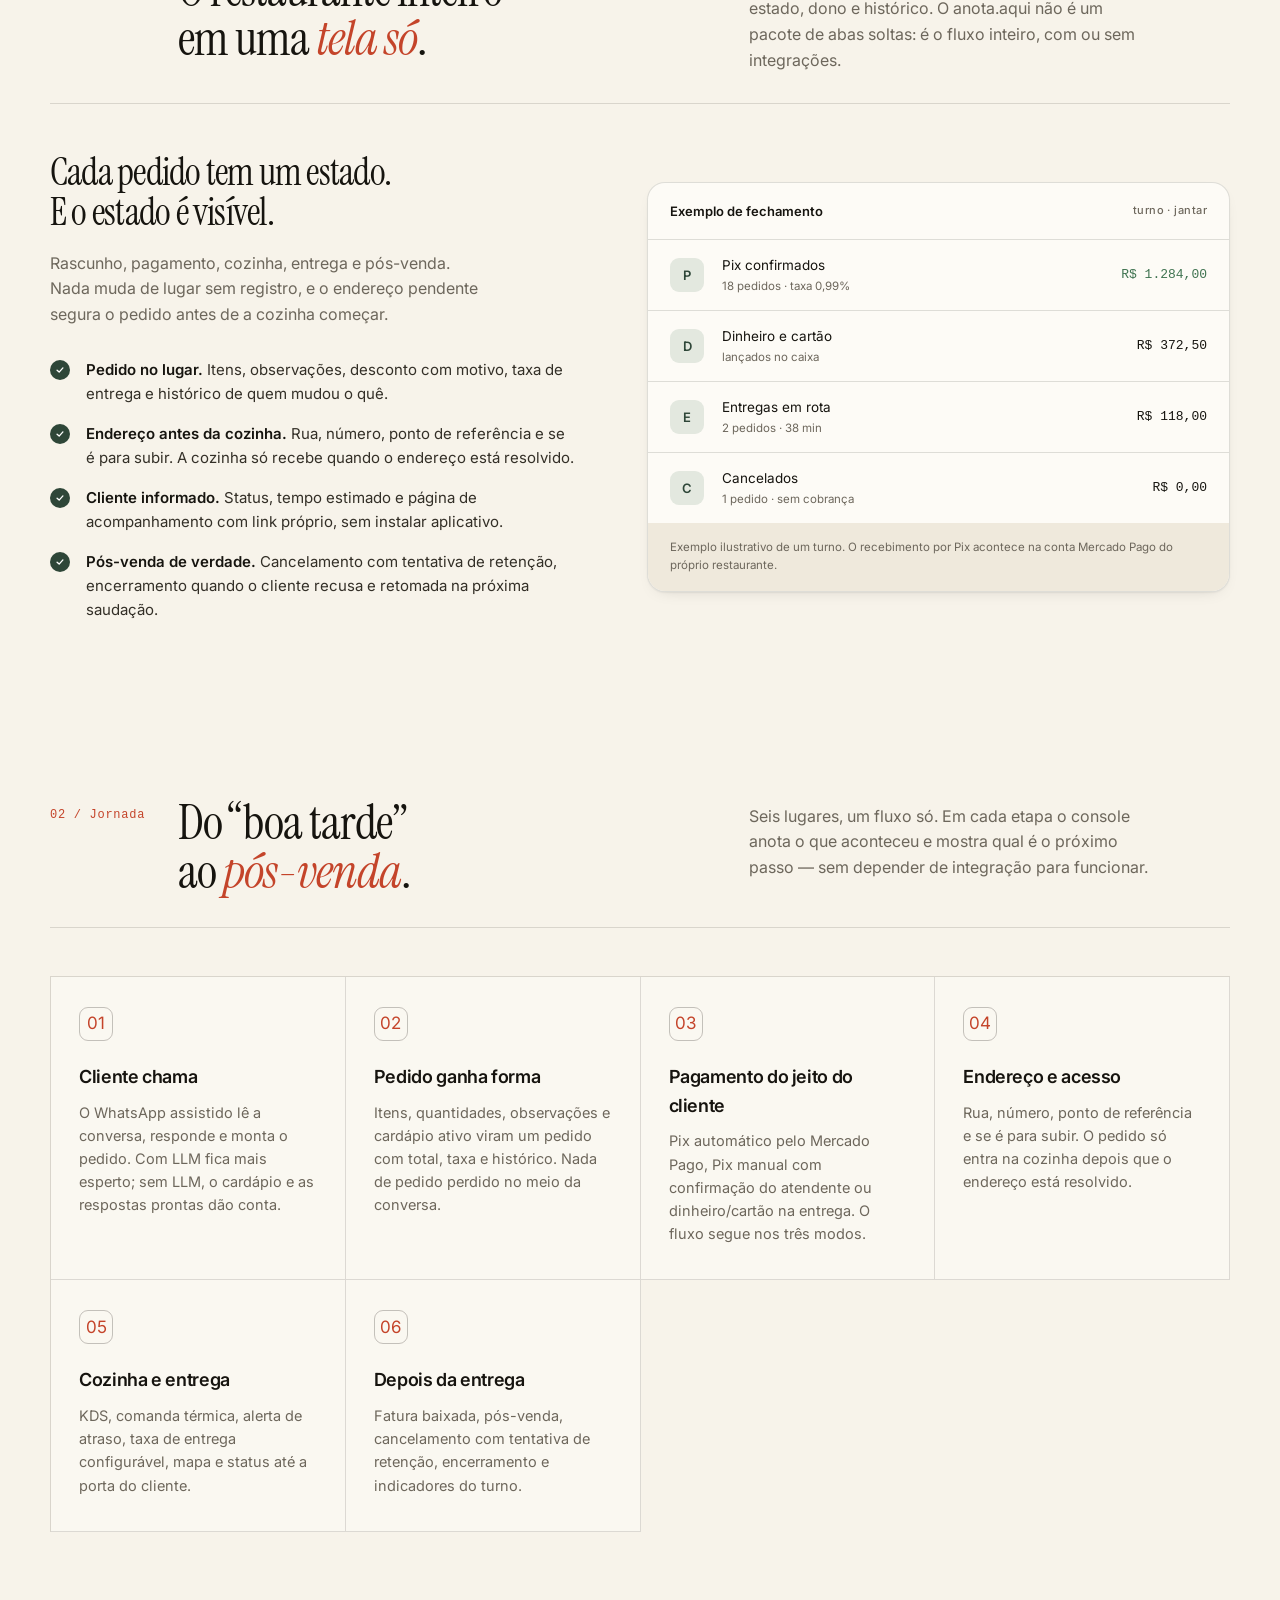
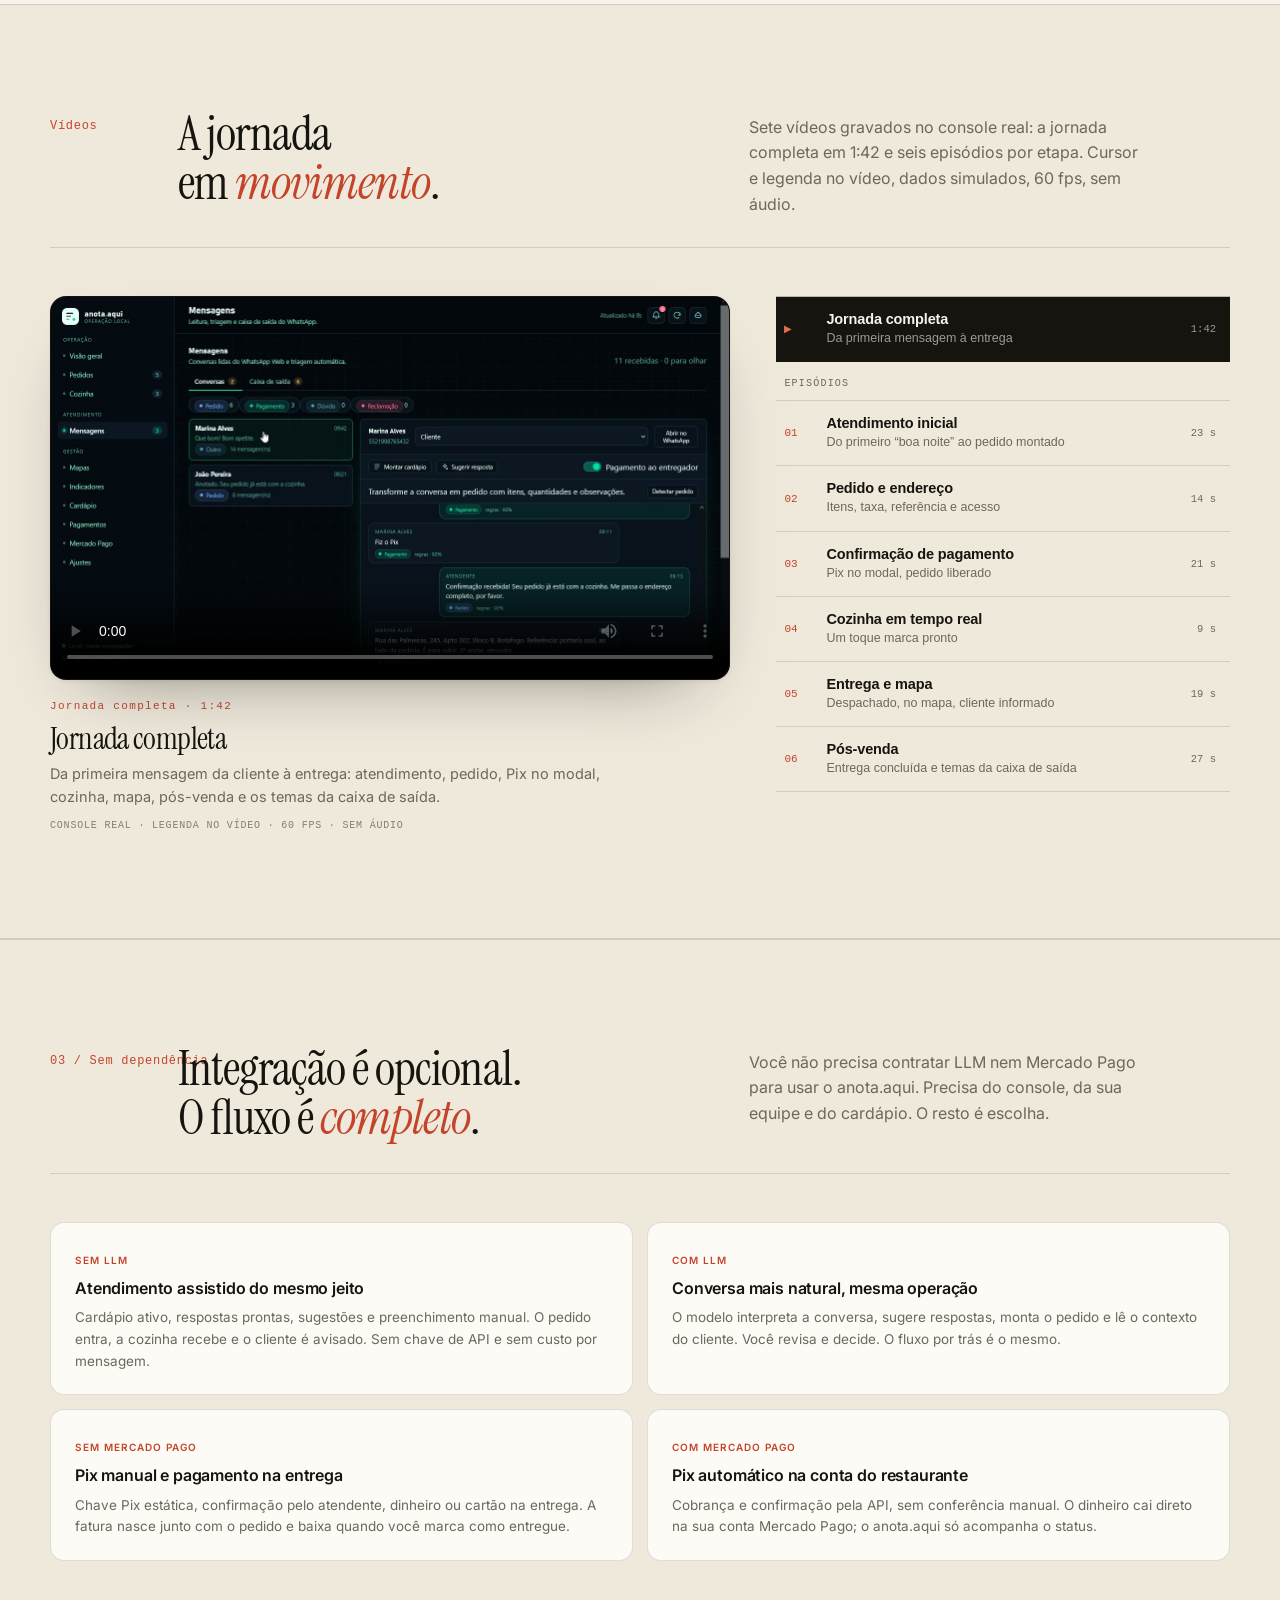
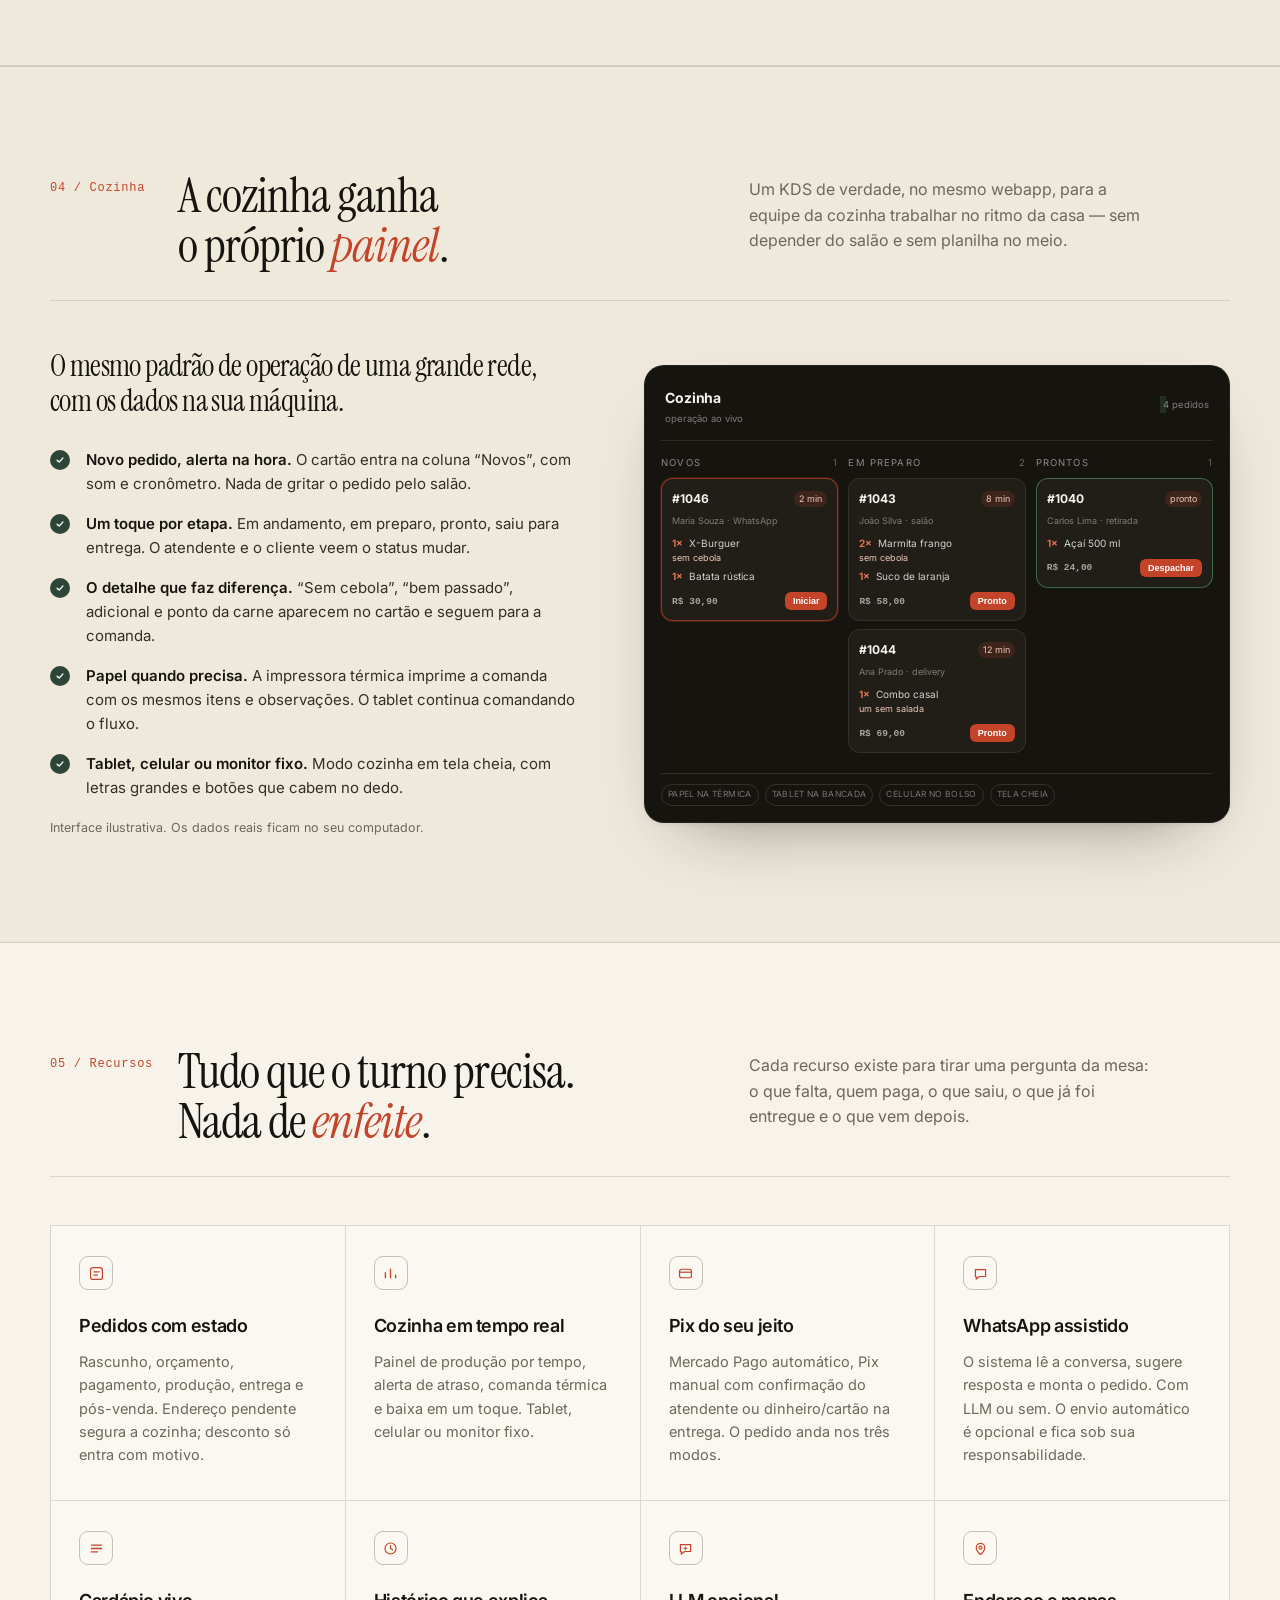
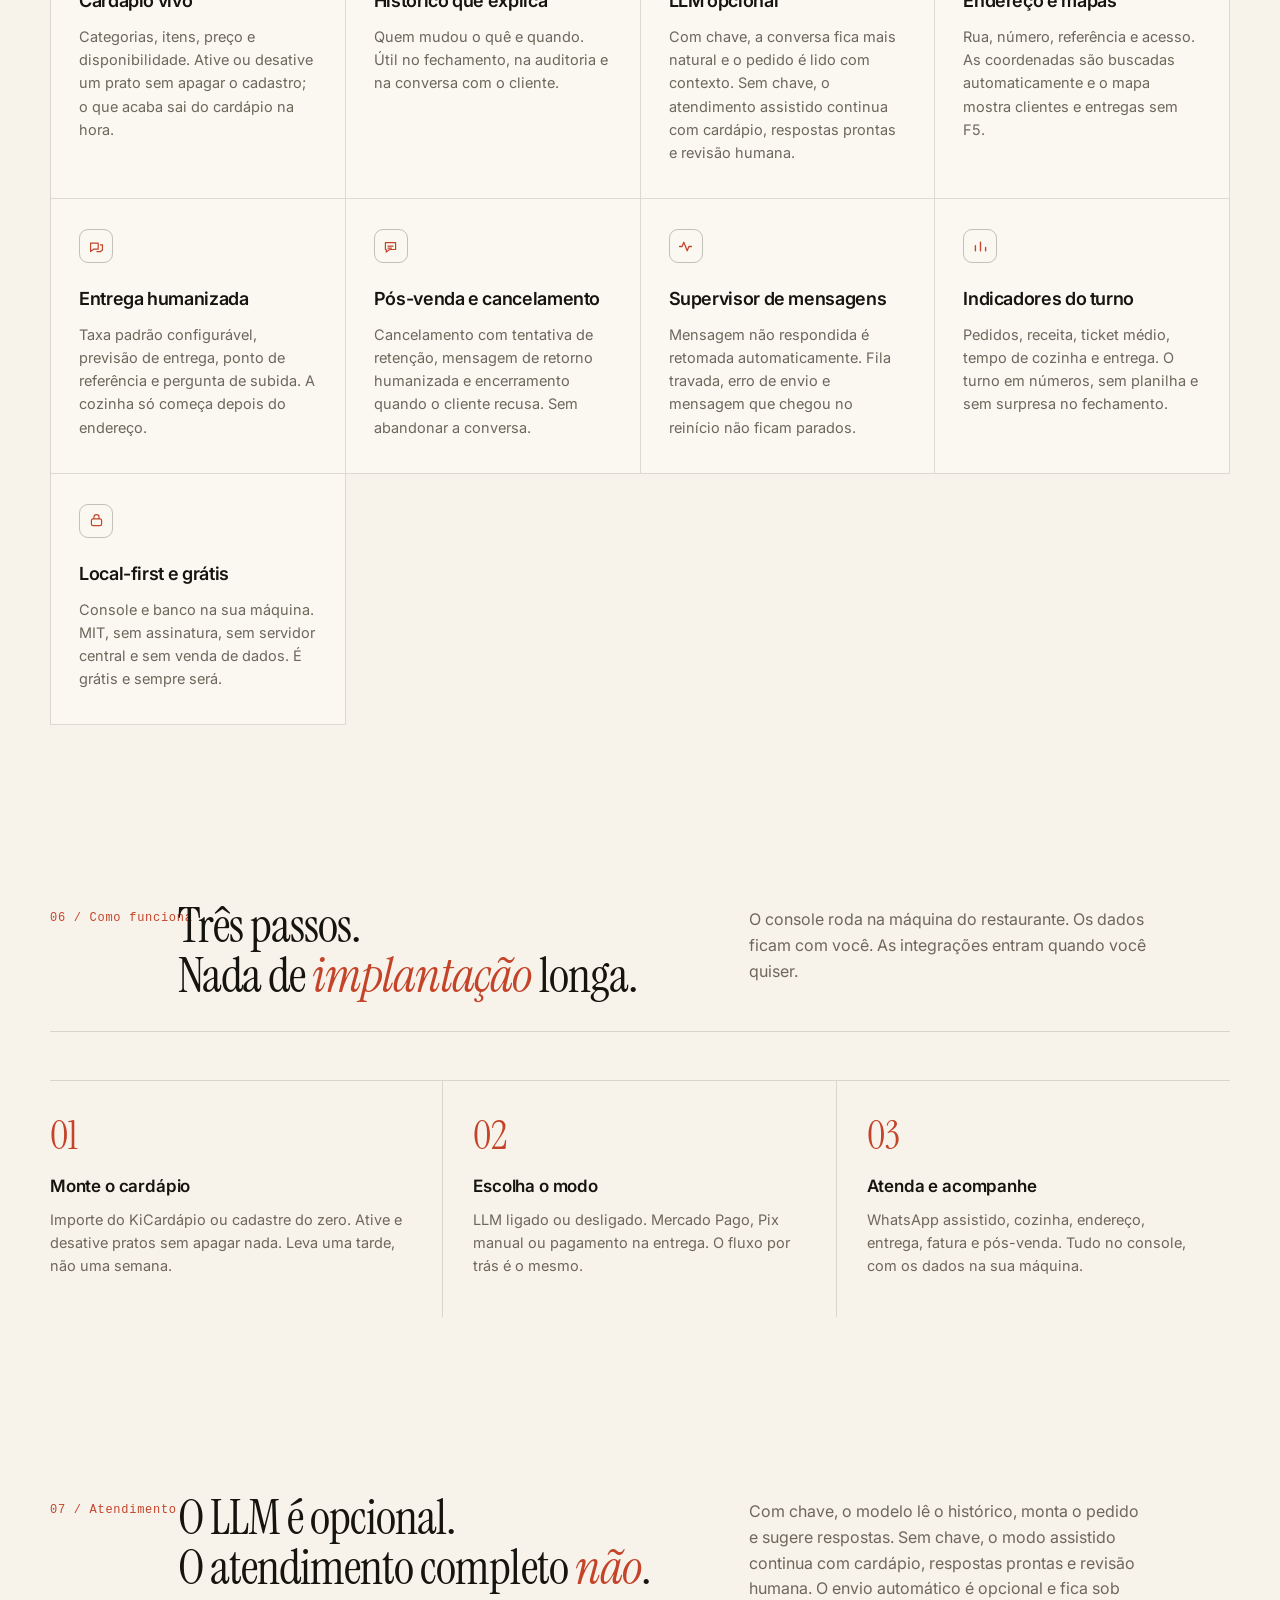
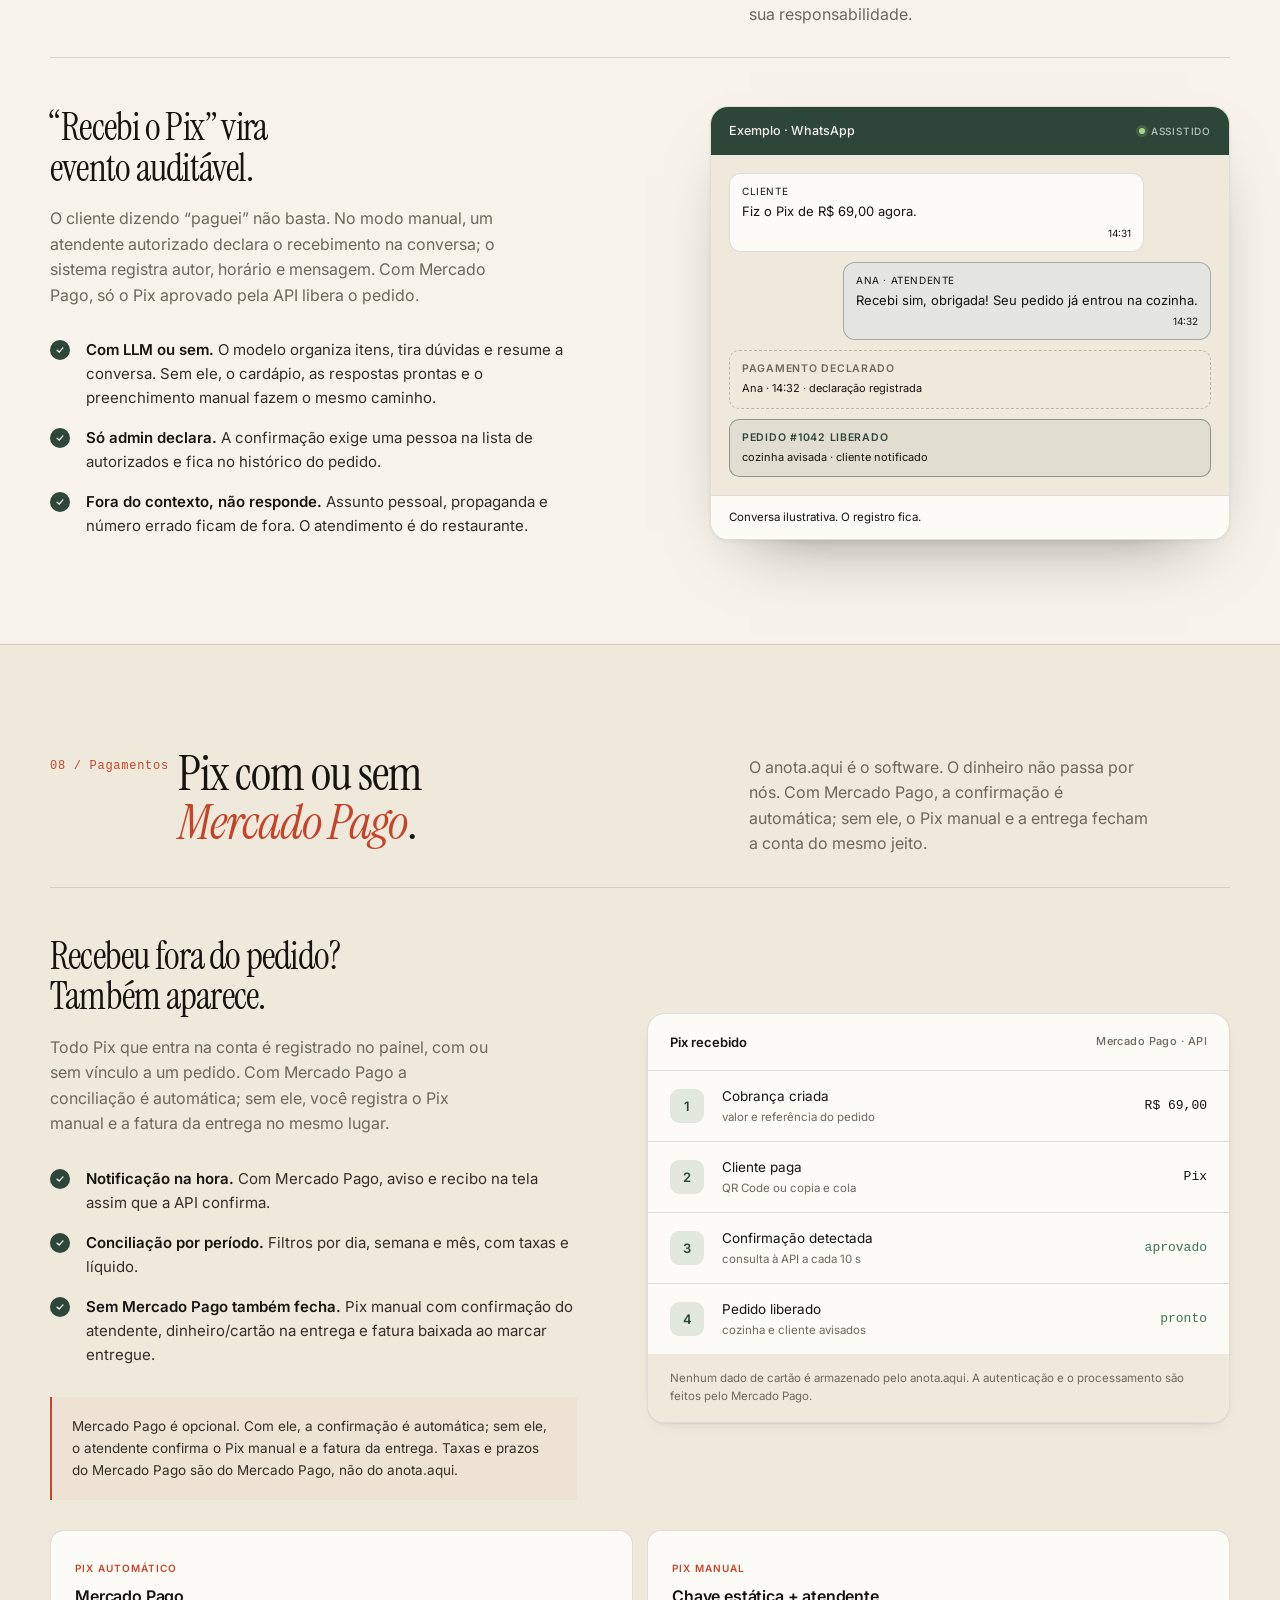
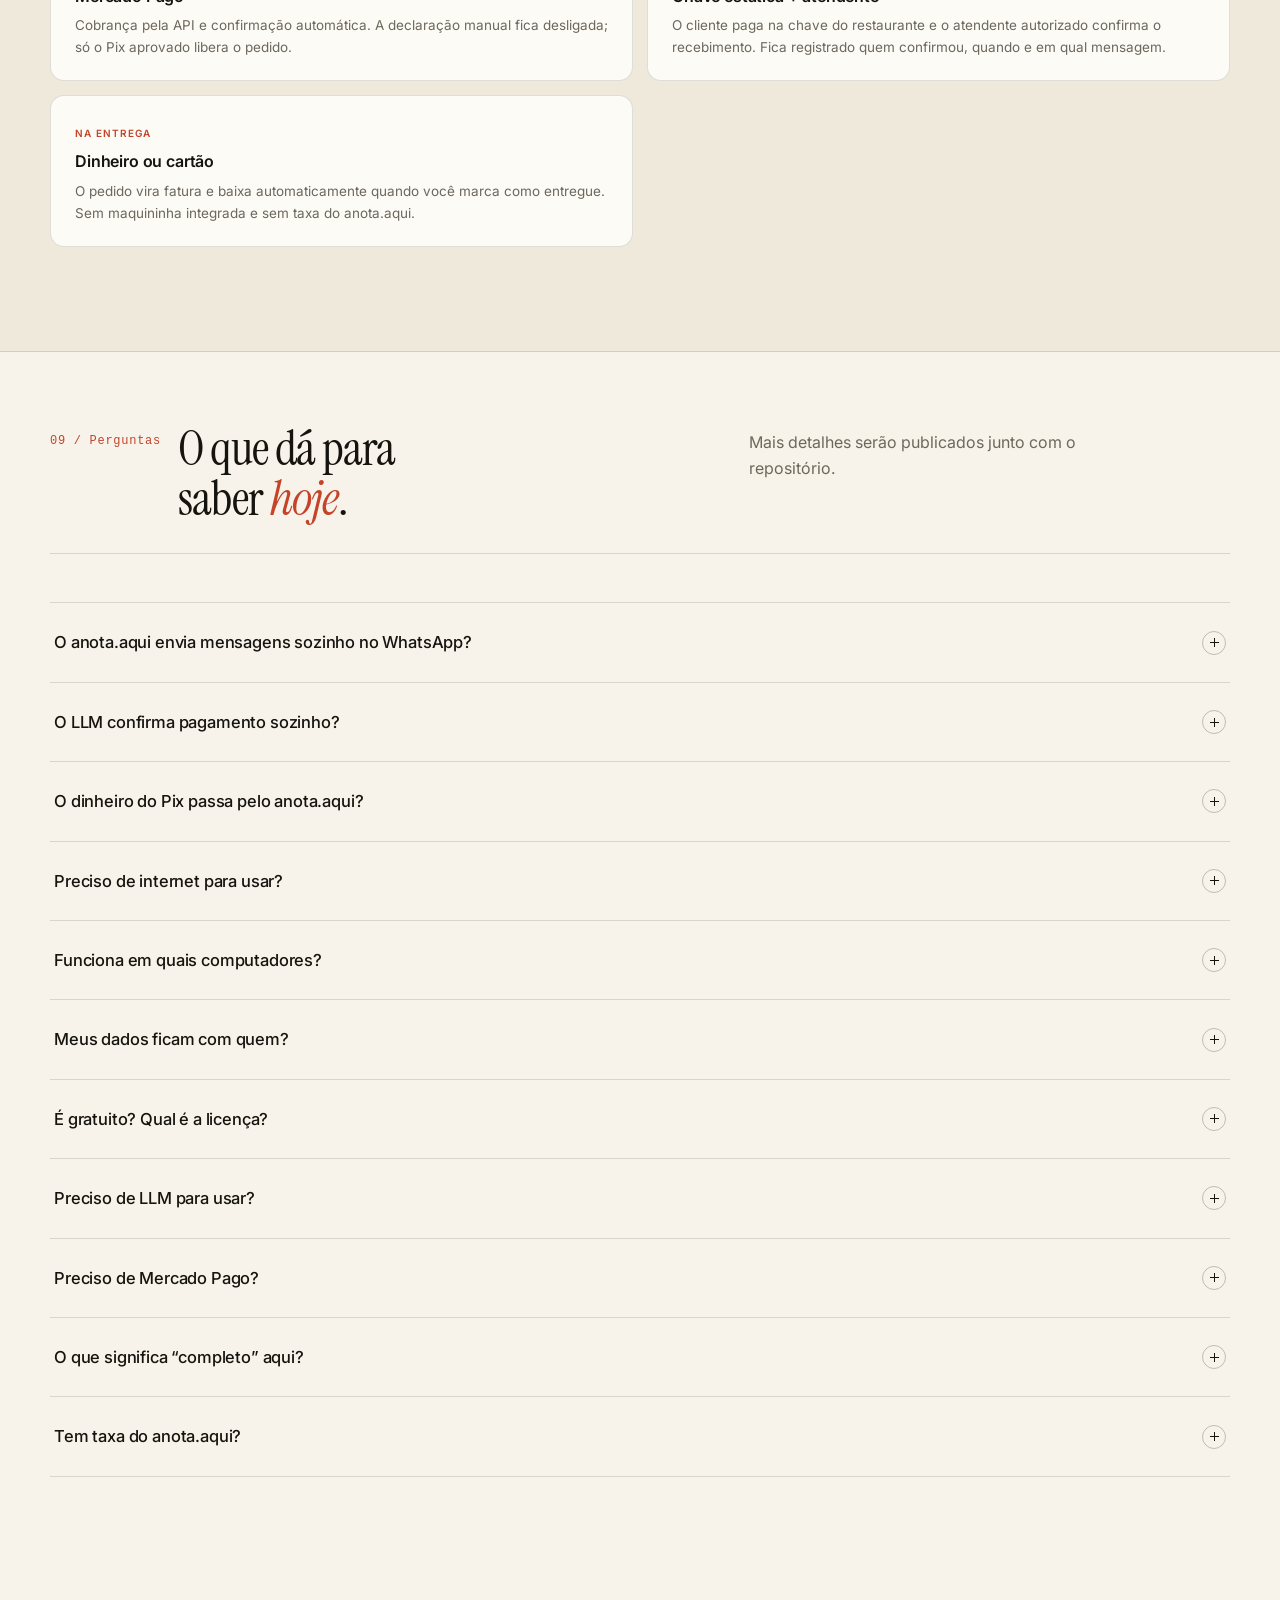
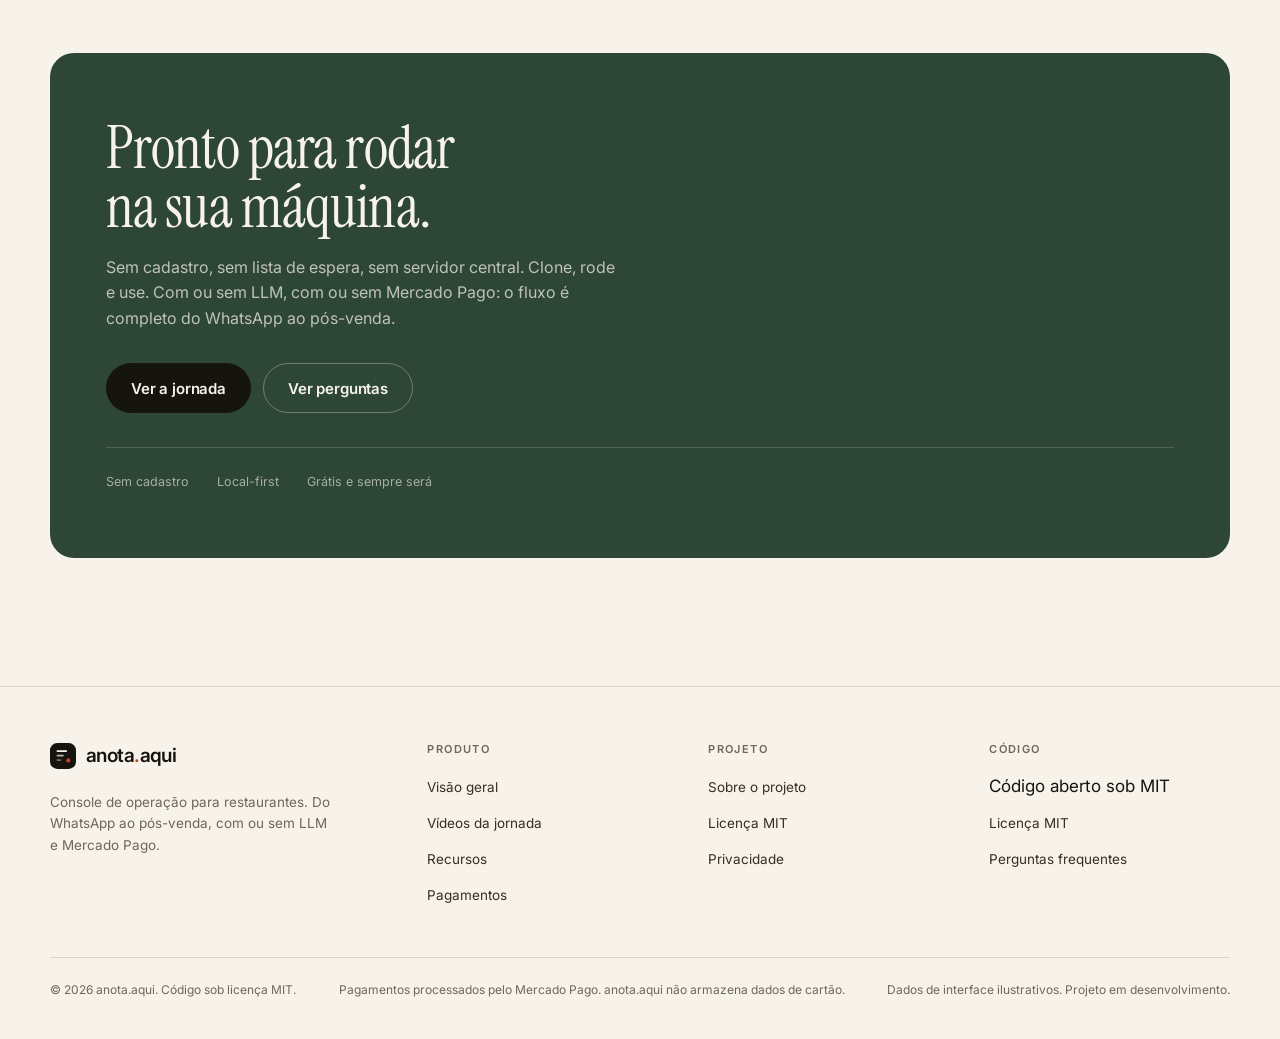
==== commit 45a1942e: "site: jornada em video (completa + 6 episodios) - player com a jornada completa (1:42) e playlist de" ====
--- a/index.html
+++ b/index.html
@@ -51,6 +51,7 @@
       <nav class="nav" aria-label="Navegação principal">
         <a href="#produto">Produto</a>
         <a href="#jornada">Jornada</a>
+        <a href="#videos">Vídeos</a>
         <a href="#cozinha">Cozinha</a>
         <a href="#recursos">Recursos</a>
         <a href="#atendimento">Atendimento</a>
@@ -112,8 +113,8 @@
             Com LLM ou sem, com Mercado Pago ou sem: o fluxo inteiro continua completo.
           </p>
           <div class="hero-actions">
-            <a class="btn" href="#jornada">Ver a jornada</a>
-            <a class="btn btn-ghost" href="#recursos">Ver recursos</a>
+            <a class="btn" href="#videos">Ver em vídeo</a>
+            <a class="btn btn-ghost" href="#jornada">Ver a jornada</a>
           </div>
           <ul class="hero-facts">
             <li><strong>Completo</strong>com ou sem LLM</li>
@@ -231,6 +232,7 @@
           <span>Completo com ou sem LLM</span>
           <span>Pix com ou sem Mercado Pago</span>
           <span>Do WhatsApp ao pós-venda</span>
+          <span>Jornada em vídeo · 6 episódios</span>
           <span>Endereço, referência e acesso</span>
           <span>Cozinha em tempo real</span>
           <span>Pós-venda e retenção</span>
@@ -239,6 +241,7 @@
           <span>Completo com ou sem LLM</span>
           <span>Pix com ou sem Mercado Pago</span>
           <span>Do WhatsApp ao pós-venda</span>
+          <span>Jornada em vídeo · 6 episódios</span>
           <span>Endereço, referência e acesso</span>
           <span>Cozinha em tempo real</span>
           <span>Pós-venda e retenção</span>
@@ -369,6 +372,157 @@
             <h3>Depois da entrega</h3>
             <p>Fatura baixada, pós-venda, cancelamento com tentativa de retenção, encerramento e indicadores do turno.</p>
           </article>
+        </div>
+      </div>
+    </section>
+
+    <!-- ── jornada em vídeo ─────────────────────────────────────────── -->
+    <section class="section video-section" id="videos">
+      <div class="wrap">
+        <div class="section-head reveal">
+          <span class="section-num">Vídeos</span>
+          <h2>A jornada<br>em <em>movimento</em>.</h2>
+          <p>
+            Sete vídeos gravados no console real: a jornada completa em 1:42 e seis
+            episódios por etapa. Cursor e legenda no vídeo, dados simulados, 60 fps,
+            sem áudio.
+          </p>
+        </div>
+
+        <div class="video-layout reveal">
+          <div class="video-stage">
+            <div class="video-frame">
+              <video
+                id="video-player"
+                controls
+                playsinline
+                preload="metadata"
+                poster="assets/videos/jornada-completa.jpg"
+                aria-label="Vídeo: Jornada completa">
+                <source src="assets/videos/jornada-completa.mp4" type="video/mp4">
+                Seu navegador não reproduz vídeo em MP4.
+                <a href="assets/videos/jornada-completa.mp4">Baixar a jornada completa</a>.
+              </video>
+            </div>
+            <div class="video-meta">
+              <span class="video-count" id="video-count">Jornada completa · 1:42</span>
+              <h3 id="video-title">Jornada completa</h3>
+              <p id="video-desc">
+                Da primeira mensagem da cliente à entrega: atendimento, pedido, Pix no
+                modal, cozinha, mapa, pós-venda e os temas da caixa de saída.
+              </p>
+              <span class="video-note">Console real · legenda no vídeo · 60 fps · sem áudio</span>
+            </div>
+          </div>
+
+          <ol class="video-list" id="video-list">
+            <li>
+              <button type="button" class="video-item is-feature is-active"
+                data-src="assets/videos/jornada-completa.mp4"
+                data-poster="assets/videos/jornada-completa.jpg"
+                data-count="Jornada completa · 1:42"
+                data-title="Jornada completa"
+                data-desc="Da primeira mensagem da cliente à entrega: atendimento, pedido, Pix no modal, cozinha, mapa, pós-venda e os temas da caixa de saída.">
+                <span class="vi-num">▶</span>
+                <span class="vi-body">
+                  <strong>Jornada completa</strong>
+                  <span>Da primeira mensagem à entrega</span>
+                </span>
+                <span class="vi-time">1:42</span>
+              </button>
+            </li>
+            <li class="video-sep">Episódios</li>
+            <li>
+              <button type="button" class="video-item"
+                data-src="assets/videos/01-atendimento-inicial.mp4"
+                data-poster="assets/videos/01-atendimento-inicial.jpg"
+                data-count="Episódio 01 / 06 · 23 s"
+                data-title="Atendimento inicial"
+                data-desc="A conversa chega no WhatsApp, o console reconhece a saudação, envia o cardápio, monta a resposta e organiza o pedido com itens, endereço e total.">
+                <span class="vi-num">01</span>
+                <span class="vi-body">
+                  <strong>Atendimento inicial</strong>
+                  <span>Do primeiro “boa noite” ao pedido montado</span>
+                </span>
+                <span class="vi-time">23 s</span>
+              </button>
+            </li>
+            <li>
+              <button type="button" class="video-item"
+                data-src="assets/videos/02-pedido-e-endereco.mp4"
+                data-poster="assets/videos/02-pedido-e-endereco.jpg"
+                data-count="Episódio 02 / 06 · 14 s"
+                data-title="Pedido e endereço"
+                data-desc="O pedido #1043 tem estado, dono e histórico. Itens, observações, taxa de entrega, endereço, ponto de referência e instrução de subida ficam no cartão antes de a cozinha começar.">
+                <span class="vi-num">02</span>
+                <span class="vi-body">
+                  <strong>Pedido e endereço</strong>
+                  <span>Itens, taxa, referência e acesso</span>
+                </span>
+                <span class="vi-time">14 s</span>
+              </button>
+            </li>
+            <li>
+              <button type="button" class="video-item"
+                data-src="assets/videos/03-pagamento-automatico.mp4"
+                data-poster="assets/videos/03-pagamento-automatico.jpg"
+                data-count="Episódio 03 / 06 · 21 s"
+                data-title="Confirmação de pagamento"
+                data-desc="O Pix de R$ 33,90 cai na conta do restaurante, a notificação abre o recibo no modal e o pedido #1043 segue liberado para a cozinha.">
+                <span class="vi-num">03</span>
+                <span class="vi-body">
+                  <strong>Confirmação de pagamento</strong>
+                  <span>Pix no modal, pedido liberado</span>
+                </span>
+                <span class="vi-time">21 s</span>
+              </button>
+            </li>
+            <li>
+              <button type="button" class="video-item"
+                data-src="assets/videos/04-cozinha-em-tempo-real.mp4"
+                data-poster="assets/videos/04-cozinha-em-tempo-real.jpg"
+                data-count="Episódio 04 / 06 · 9 s"
+                data-title="Cozinha em tempo real"
+                data-desc="O KDS mostra os pedidos por etapa e por tempo. O #1043 sai de “Em preparo” para “Prontos” com um clique, e o cliente é avisado.">
+                <span class="vi-num">04</span>
+                <span class="vi-body">
+                  <strong>Cozinha em tempo real</strong>
+                  <span>Um toque marca pronto</span>
+                </span>
+                <span class="vi-time">9 s</span>
+              </button>
+            </li>
+            <li>
+              <button type="button" class="video-item"
+                data-src="assets/videos/05-entrega-e-mapa.mp4"
+                data-poster="assets/videos/05-entrega-e-mapa.jpg"
+                data-count="Episódio 05 / 06 · 19 s"
+                data-title="Entrega e mapa"
+                data-desc="O pedido é despachado, o endereço vira ponto no mapa e o cliente acompanha o status de “saiu para entrega” até a porta.">
+                <span class="vi-num">05</span>
+                <span class="vi-body">
+                  <strong>Entrega e mapa</strong>
+                  <span>Despachado, no mapa, cliente informado</span>
+                </span>
+                <span class="vi-time">19 s</span>
+              </button>
+            </li>
+            <li>
+              <button type="button" class="video-item"
+                data-src="assets/videos/06-pos-venda.mp4"
+                data-poster="assets/videos/06-pos-venda.jpg"
+                data-count="Episódio 06 / 06 · 27 s"
+                data-title="Pós-venda"
+                data-desc="A entrega é concluída no cartão do pedido, o aviso de pós-venda entra na caixa de saída e os temas organizam a fila: produção, entrega e pós-venda.">
+                <span class="vi-num">06</span>
+                <span class="vi-body">
+                  <strong>Pós-venda</strong>
+                  <span>Entrega concluída e temas da caixa de saída</span>
+                </span>
+                <span class="vi-time">27 s</span>
+              </button>
+            </li>
+          </ol>
         </div>
       </div>
     </section>
@@ -700,7 +854,7 @@
                   <span>cozinha avisada · cliente notificado</span>
                 </div>
               </div>
-              <div class="chat-foot">Conversa ilustrativa. O rascunho é seu. O envio é seu. O registro fica.</div>
+              <div class="chat-foot">Conversa ilustrativa. O registro fica.</div>
             </div>
           </div>
         </div>
@@ -819,7 +973,7 @@
         <div class="faq reveal">
           <details class="q">
             <summary>O anota.aqui envia mensagens sozinho no WhatsApp?<span class="sign"></span></summary>
-            <div class="a">Por padrão, não. O sistema prepara a mensagem no tom da casa e coloca na caixa de saída; uma pessoa revisa e envia. Se você ligar o envio automático no console, ele envia sob sua responsabilidade — o toggle vem desligado. O modo assistido funciona com ou sem LLM.</div>
+            <div class="a">Depende da configuração. O console pode preparar a resposta para revisão ou enviar automaticamente pelo WhatsApp, conforme o toggle de resposta automática. O envio usa a sua conta do WhatsApp e fica sob sua responsabilidade. Com ou sem LLM, o fluxo por trás é o mesmo.</div>
           </details>
           <details class="q">
             <summary>O LLM confirma pagamento sozinho?<span class="sign"></span></summary>
@@ -909,6 +1063,7 @@
           <h4>Produto</h4>
           <ul>
             <li><a href="#produto">Visão geral</a></li>
+            <li><a href="#videos">Vídeos da jornada</a></li>
             <li><a href="#recursos">Recursos</a></li>
             <li><a href="#pagamentos">Pagamentos</a></li>
           </ul>
@@ -966,6 +1121,32 @@
 
     // ano corrente
     document.getElementById('ano').textContent = new Date().getFullYear();
+
+    // vídeos da jornada
+    const player = document.getElementById('video-player');
+    const videoItems = [...document.querySelectorAll('.video-item')];
+    const videoCount = document.getElementById('video-count');
+    const videoTitle = document.getElementById('video-title');
+    const videoDesc = document.getElementById('video-desc');
+
+    videoItems.forEach((item) => {
+      item.addEventListener('click', () => {
+        if (item.classList.contains('is-active')) {
+          const resume = player.play();
+          if (resume) resume.catch(() => {});
+          return;
+        }
+        videoItems.forEach((node) => node.classList.toggle('is-active', node === item));
+        player.poster = item.dataset.poster;
+        player.src = item.dataset.src;
+        player.load();
+        const started = player.play();
+        if (started) started.catch(() => {});
+        videoCount.textContent = item.dataset.count;
+        videoTitle.textContent = item.dataset.title;
+        videoDesc.textContent = item.dataset.desc;
+      });
+    });
   </script>
 </body>
 </html>
--- a/assets/site.css
+++ b/assets/site.css
@@ -1206,6 +1206,15 @@
 /* ── responsive ─────────────────────────────────────────────────────── */
 @media (max-width: 1180px) {
   .feature-grid { grid-template-columns: repeat(2, minmax(0, 1fr)); }
+}
+
+@media (max-width: 1120px) {
+  .site-header .soon-pill { display: none; }
+  .nav { gap: 20px; font-size: 14px; }
+}
+
+@media (max-width: 960px) {
+  .nav { display: none; }
 }
 
 @media (max-width: 1040px) {
@@ -1388,3 +1397,140 @@
 @media (max-width: 640px) {
   .kds-board { grid-template-columns: 1fr; }
 }
+
+/* ── jornada em vídeo ──────────────────────────────────────────────────── */
+.video-section {
+  background: var(--cream-deep);
+  border-top: 1px solid var(--line);
+  border-bottom: 1px solid var(--line);
+}
+.video-layout {
+  display: grid;
+  grid-template-columns: minmax(0, 1.5fr) minmax(0, 1fr);
+  gap: clamp(26px, 3.6vw, 48px);
+  align-items: start;
+}
+.video-stage { display: grid; gap: 18px; }
+.video-frame {
+  position: relative;
+  aspect-ratio: 1360 / 768;
+  border: 1px solid var(--line-strong);
+  border-radius: 16px;
+  overflow: hidden;
+  background: var(--ink);
+  box-shadow: var(--shadow-lg);
+}
+.video-frame video {
+  display: block;
+  width: 100%;
+  height: 100%;
+  object-fit: cover;
+  background: var(--ink);
+}
+.video-meta { display: grid; gap: 7px; }
+.video-meta .video-count {
+  font-family: var(--mono);
+  font-size: 11px;
+  letter-spacing: 0.12em;
+  color: var(--accent);
+}
+.video-meta h3 {
+  font-family: var(--display);
+  font-size: clamp(24px, 2.4vw, 32px);
+  line-height: 1.05;
+  letter-spacing: -0.02em;
+}
+.video-meta p {
+  margin: 0;
+  max-width: 62ch;
+  font-size: 14.5px;
+  color: var(--muted);
+  line-height: 1.6;
+}
+.video-meta .video-note {
+  margin-top: 2px;
+  font-family: var(--mono);
+  font-size: 10px;
+  letter-spacing: 0.08em;
+  text-transform: uppercase;
+  color: color-mix(in srgb, var(--muted) 82%, transparent);
+}
+.video-list {
+  display: grid;
+  margin: 0;
+  padding: 0;
+  list-style: none;
+  border-top: 1px solid var(--line-strong);
+}
+.video-list li { margin: 0; }
+.video-item {
+  width: 100%;
+  display: grid;
+  grid-template-columns: 30px minmax(0, 1fr) auto;
+  gap: 12px;
+  align-items: center;
+  padding: 14px 14px 14px 8px;
+  border: 0;
+  border-bottom: 1px solid var(--line);
+  background: transparent;
+  color: var(--ink);
+  text-align: left;
+  cursor: pointer;
+  transition: background 0.25s var(--ease), color 0.25s var(--ease);
+}
+.video-item:hover { background: color-mix(in srgb, var(--card) 75%, transparent); }
+.video-item:focus-visible { outline: 2px solid var(--accent); outline-offset: -2px; }
+.video-item .vi-num {
+  font-family: var(--mono);
+  font-size: 11px;
+  color: var(--accent);
+}
+.video-item .vi-body strong {
+  display: block;
+  font-size: 14.5px;
+  font-weight: 600;
+  letter-spacing: -0.01em;
+}
+.video-item .vi-body span {
+  display: block;
+  margin-top: 2px;
+  font-size: 12.5px;
+  line-height: 1.45;
+  color: var(--muted);
+}
+.video-item .vi-time {
+  font-family: var(--mono);
+  font-size: 10.5px;
+  color: var(--muted);
+}
+.video-item.is-active { background: var(--ink); color: var(--cream); }
+.video-item.is-active .vi-body strong { color: var(--cream); }
+.video-item.is-active .vi-num,
+.video-item.is-active .vi-body span,
+.video-item.is-active .vi-time { color: rgba(247, 243, 234, 0.6); }
+.video-item.is-active .vi-num { color: #e0704f; }
+
+.video-item.is-feature { background: color-mix(in srgb, var(--accent) 7%, transparent); }
+.video-item.is-feature .vi-body strong { color: var(--accent-deep); }
+.video-item.is-feature .vi-num { font-size: 10px; }
+.video-item.is-feature:hover { background: color-mix(in srgb, var(--accent) 12%, transparent); }
+.video-item.is-feature.is-active { background: var(--ink); }
+.video-item.is-feature.is-active .vi-body strong { color: var(--cream); }
+
+.video-sep {
+  padding: 14px 8px 8px;
+  border-bottom: 1px solid var(--line);
+  font-family: var(--mono);
+  font-size: 10px;
+  letter-spacing: 0.12em;
+  text-transform: uppercase;
+  color: var(--muted);
+}
+
+@media (max-width: 1040px) {
+  .video-layout { grid-template-columns: 1fr; }
+}
+@media (max-width: 560px) {
+  .video-item { grid-template-columns: 26px minmax(0, 1fr); padding-right: 10px; }
+  .video-item .vi-time { display: none; }
+}
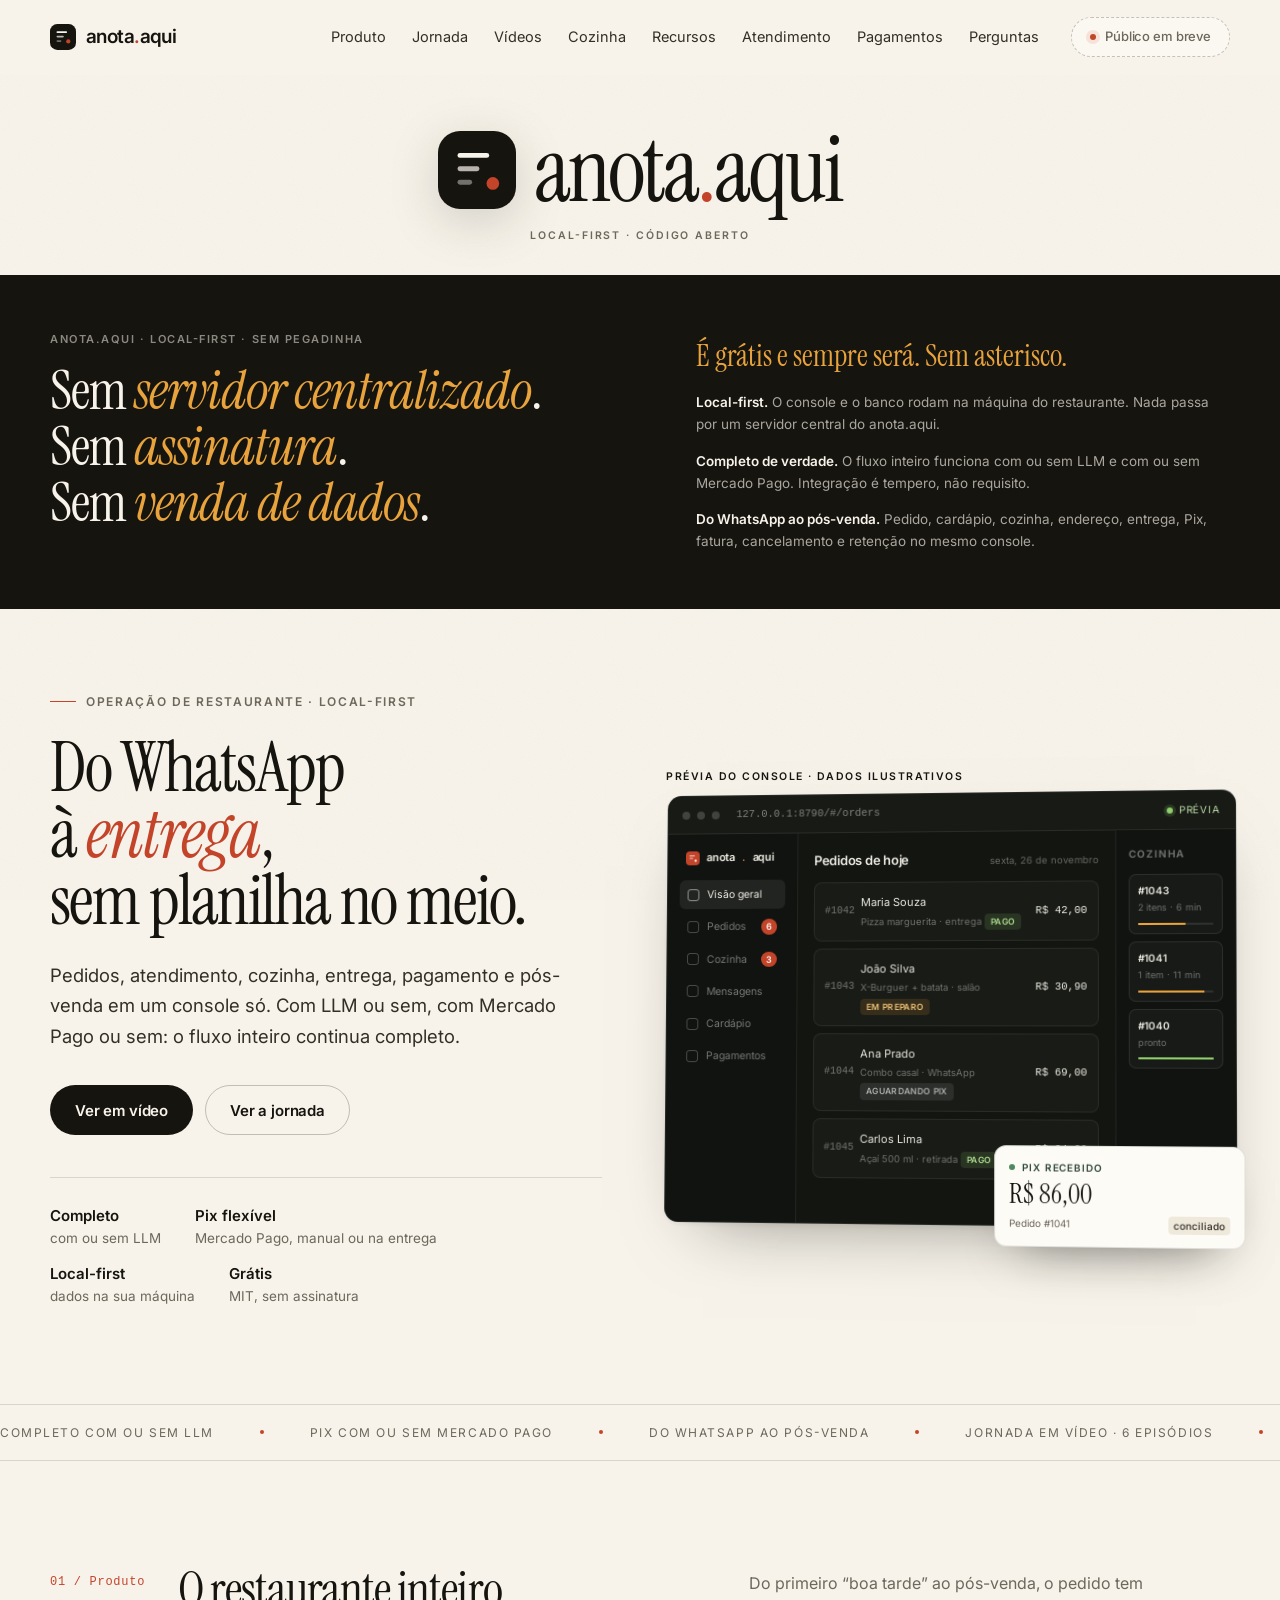
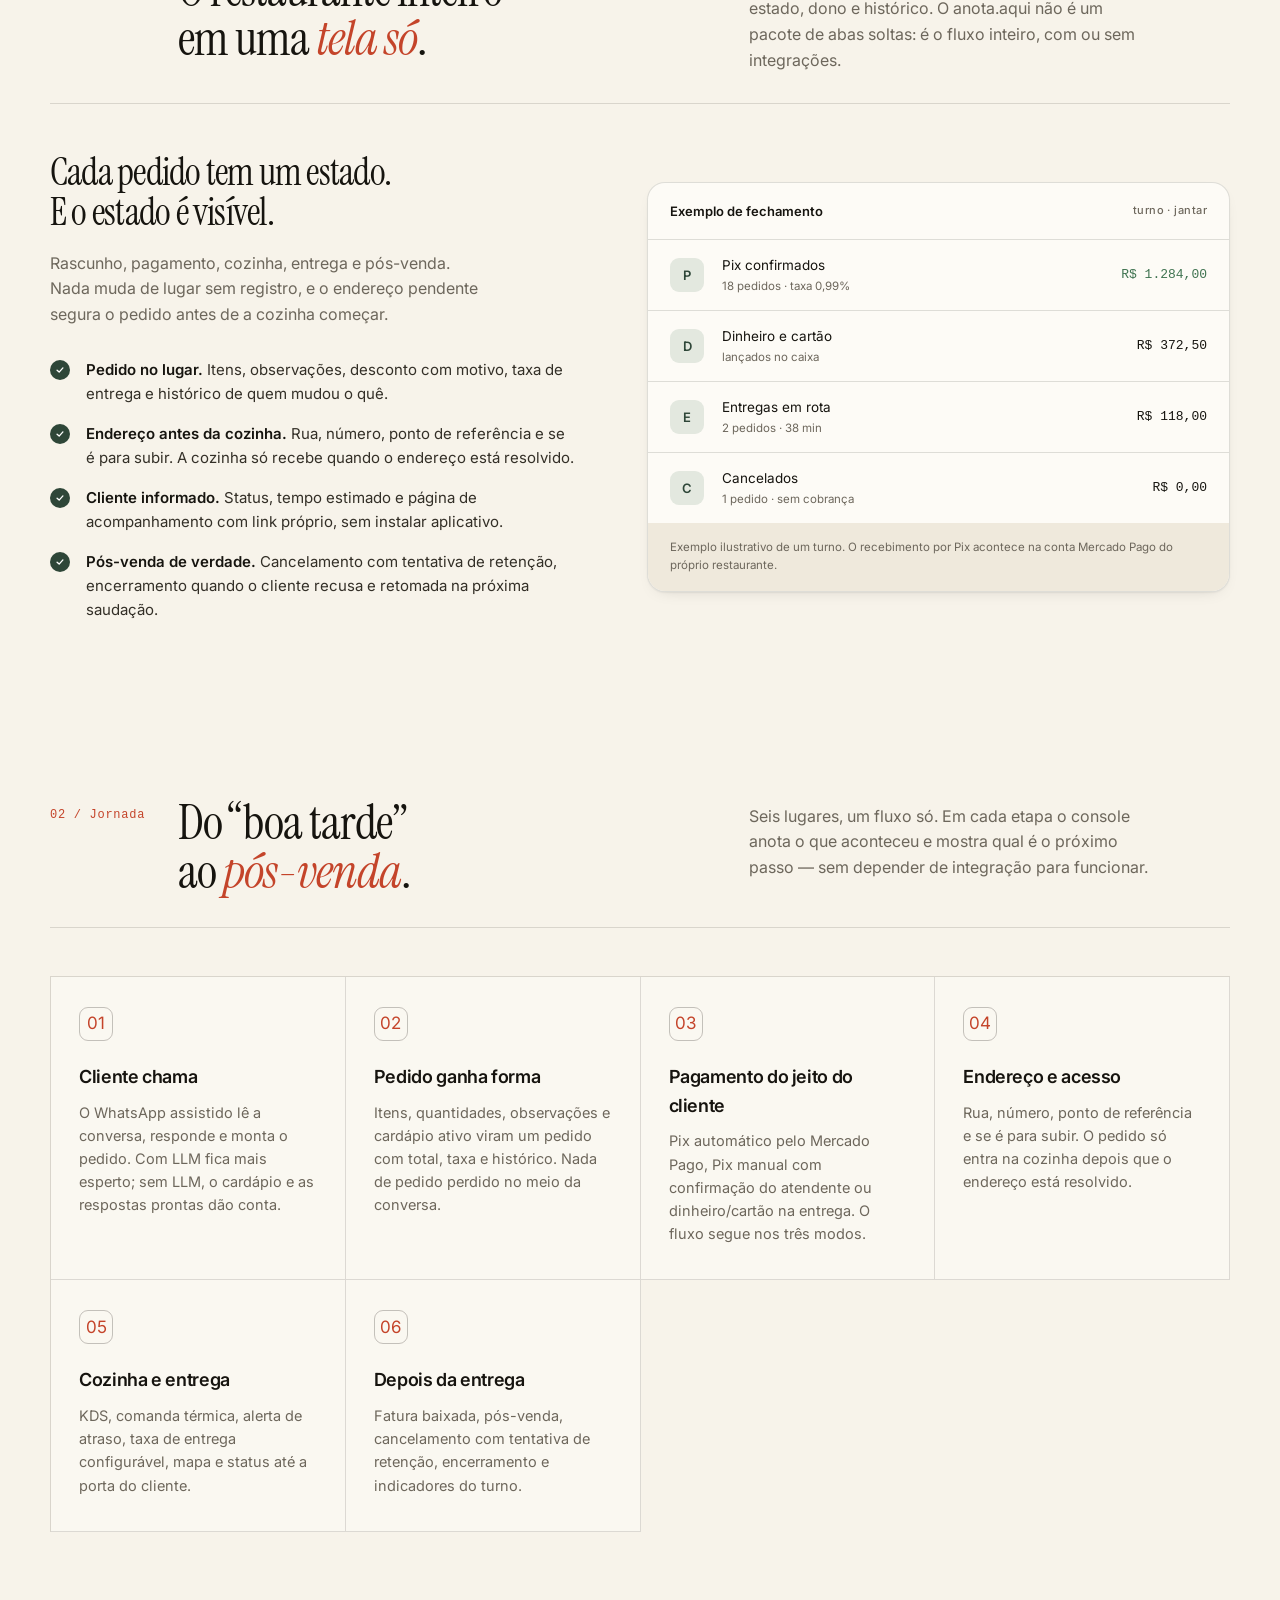
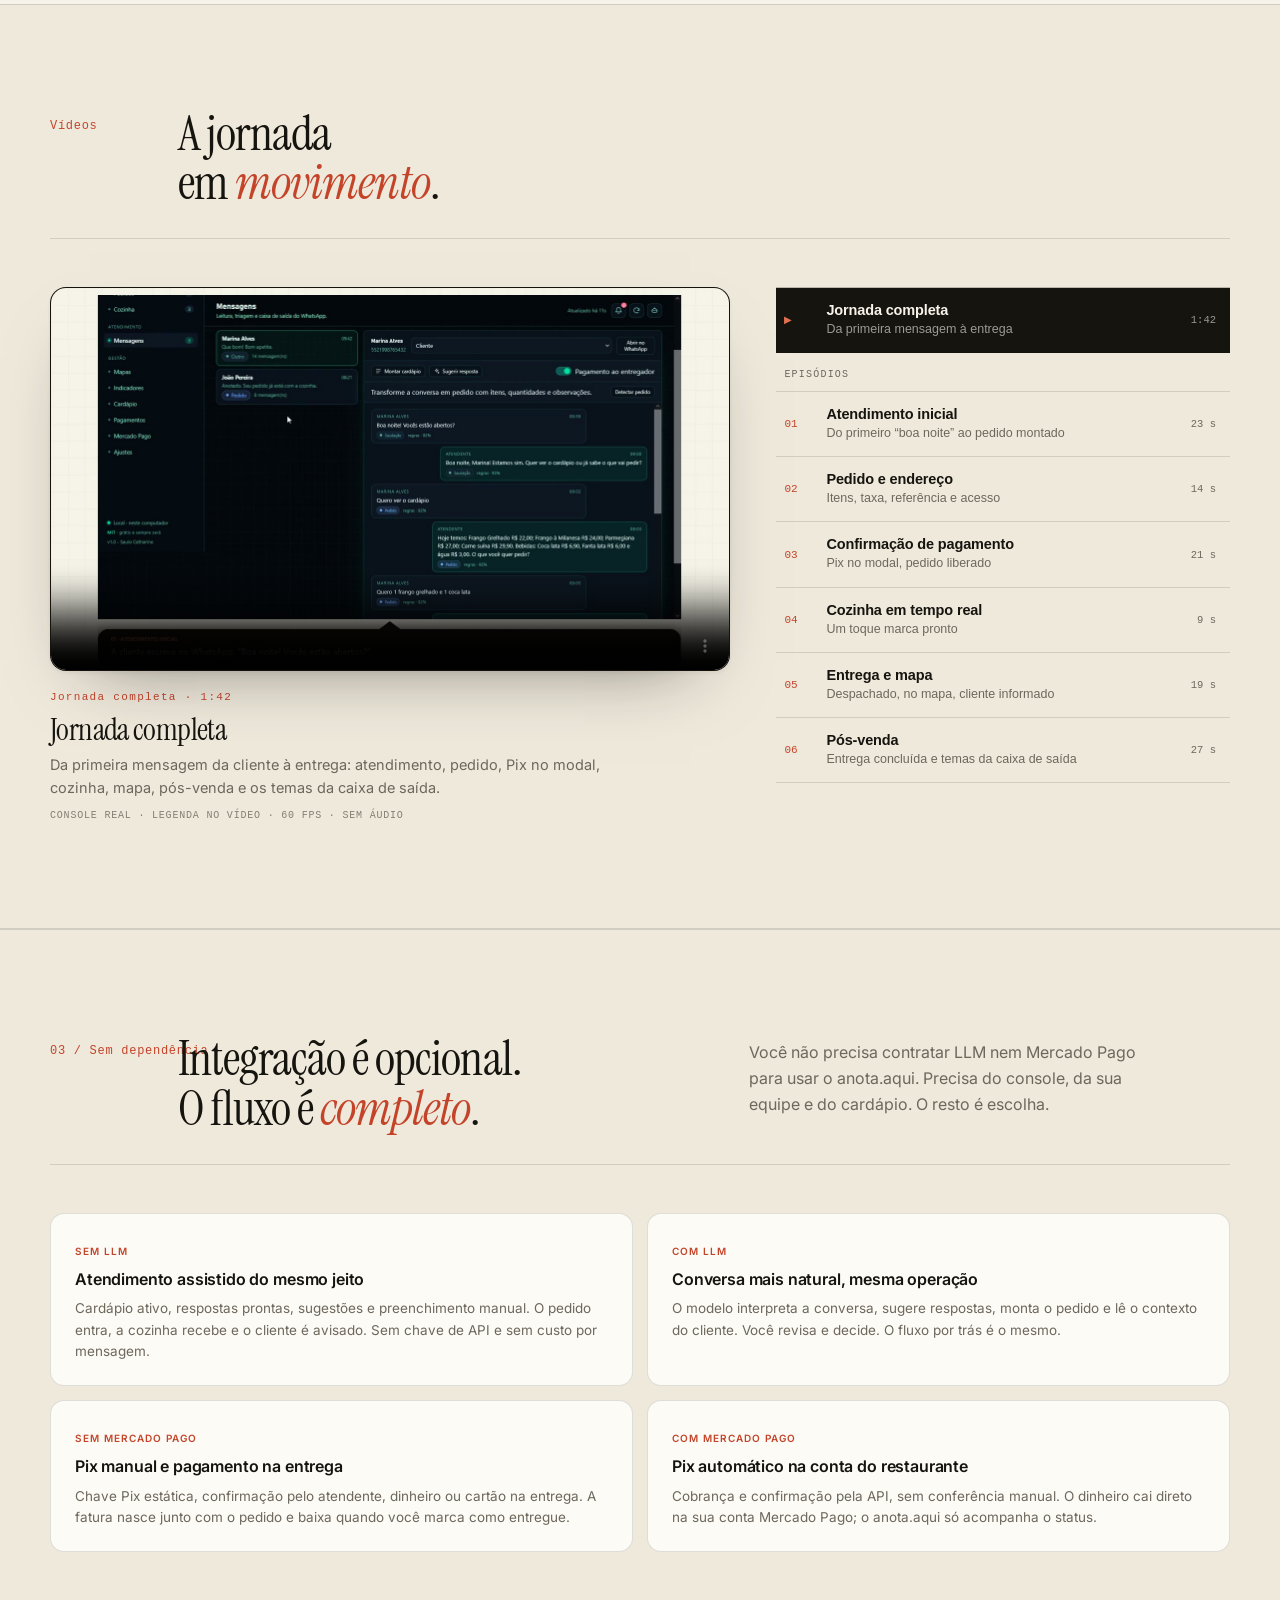
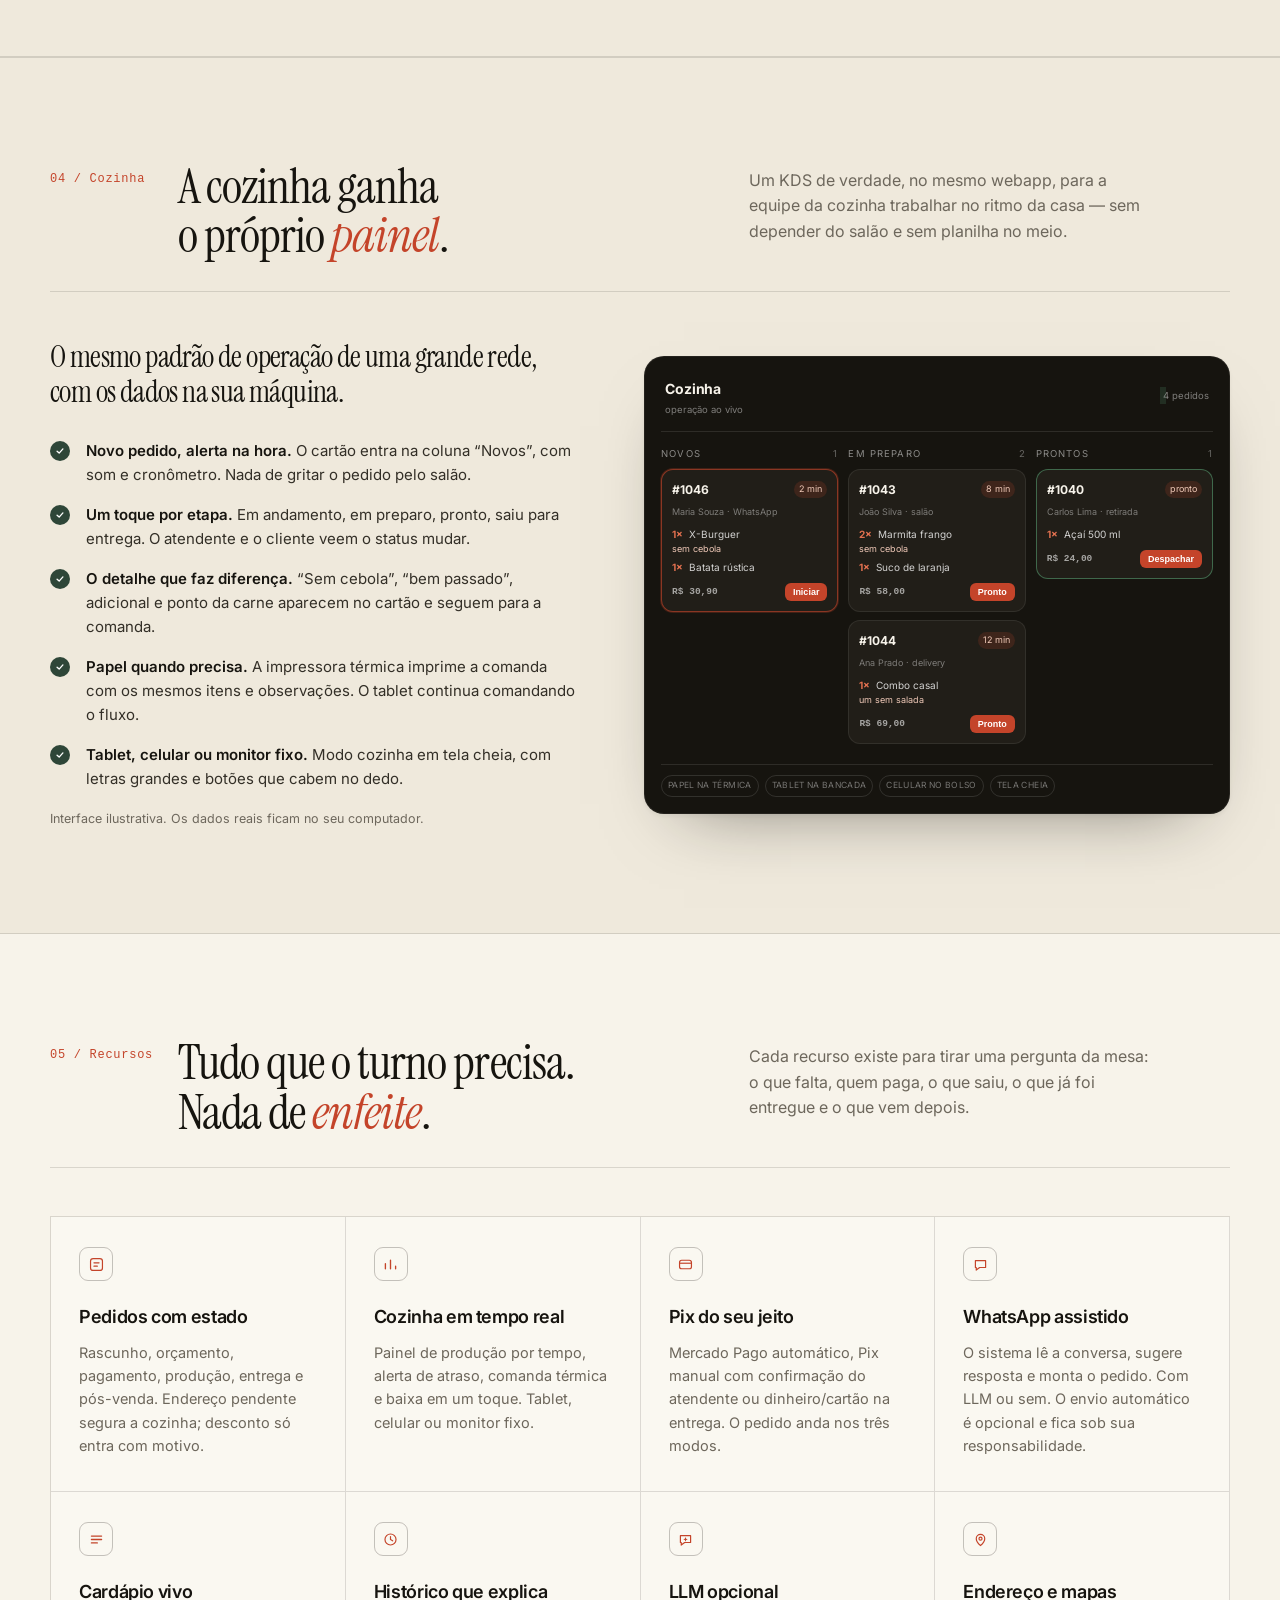
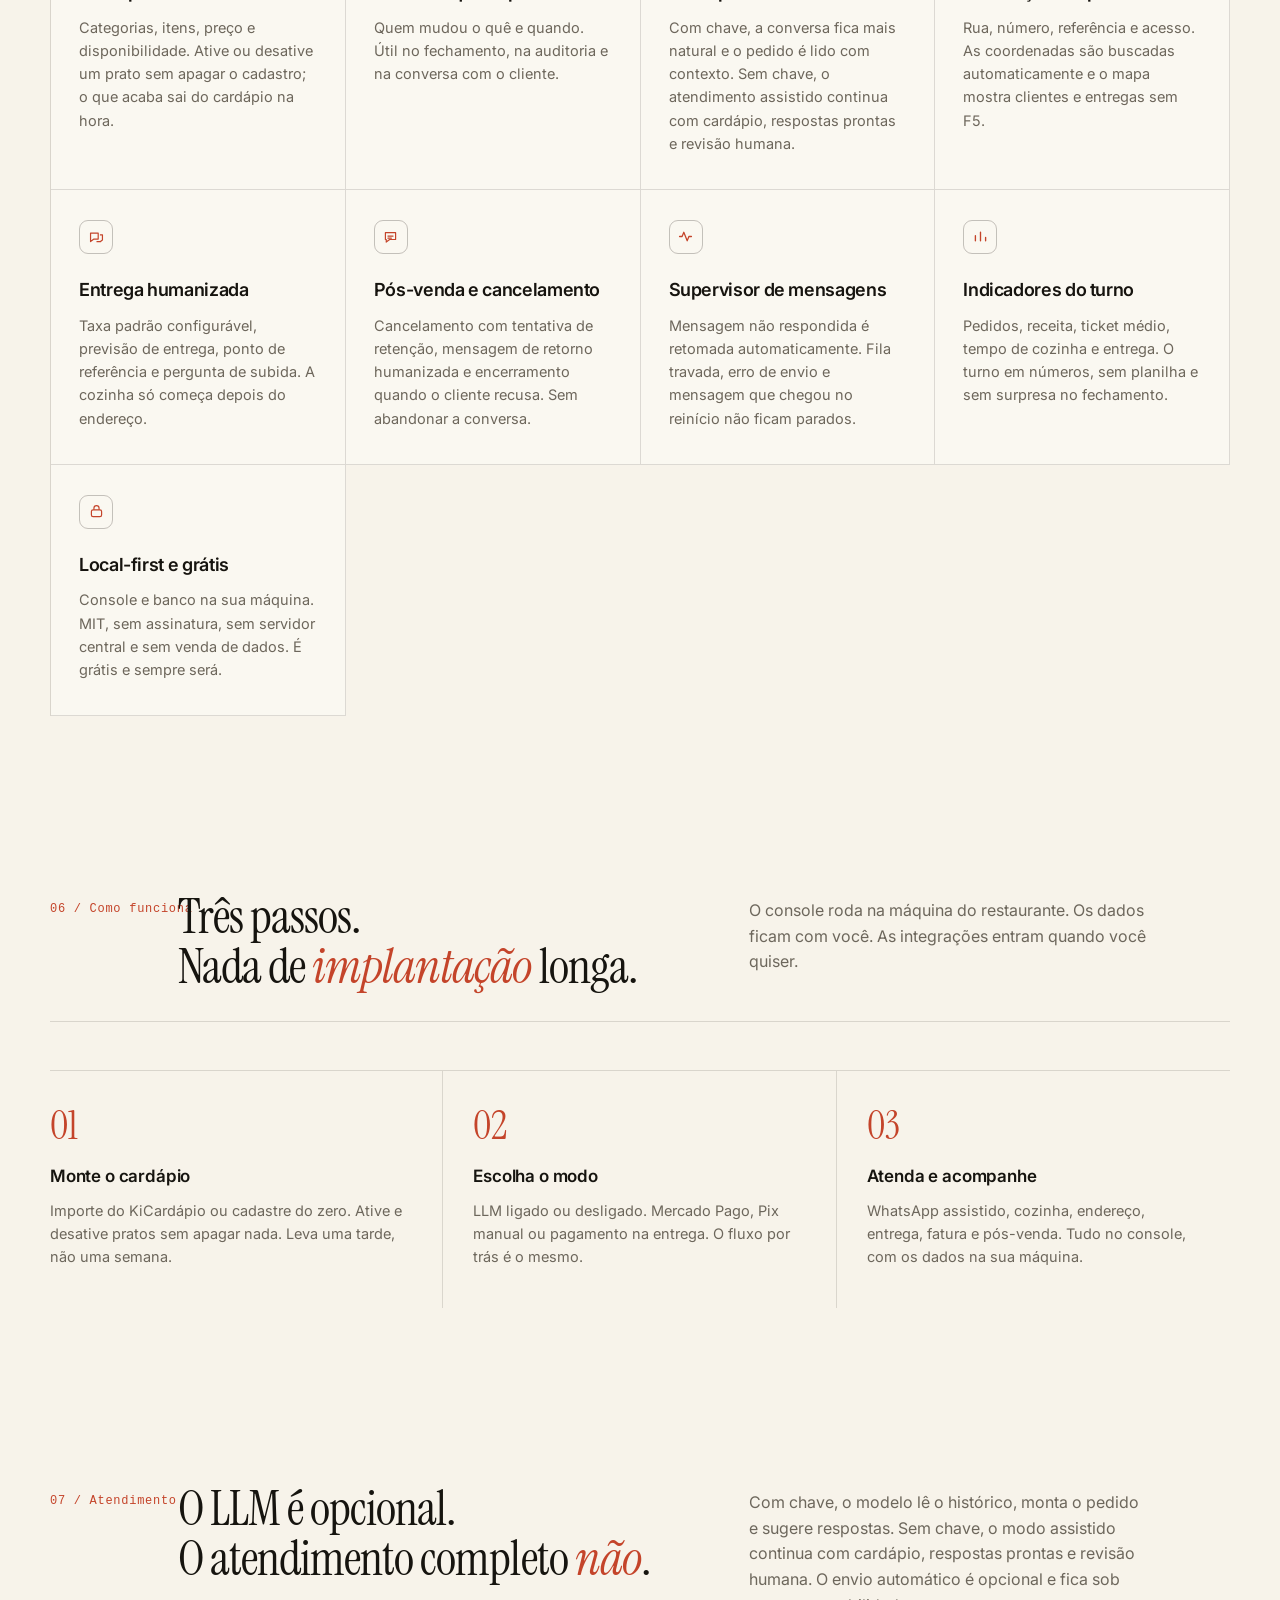
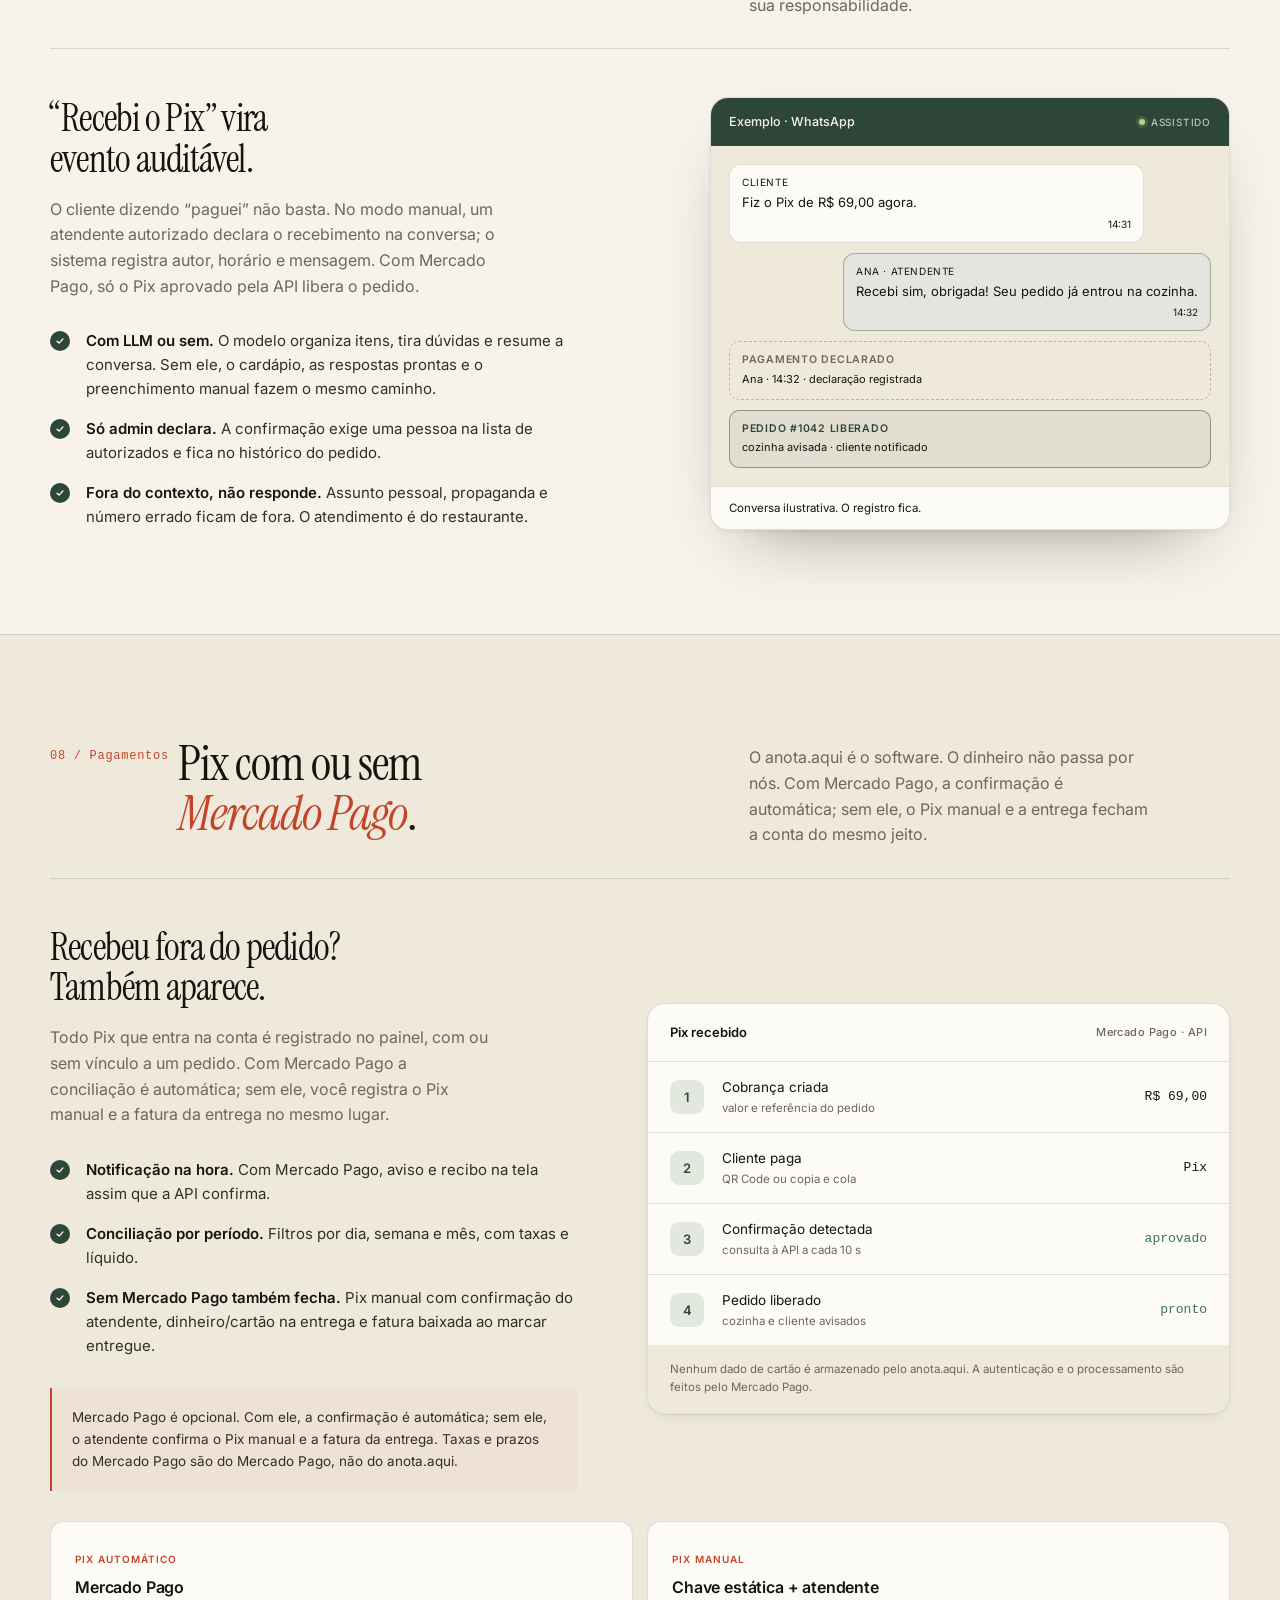
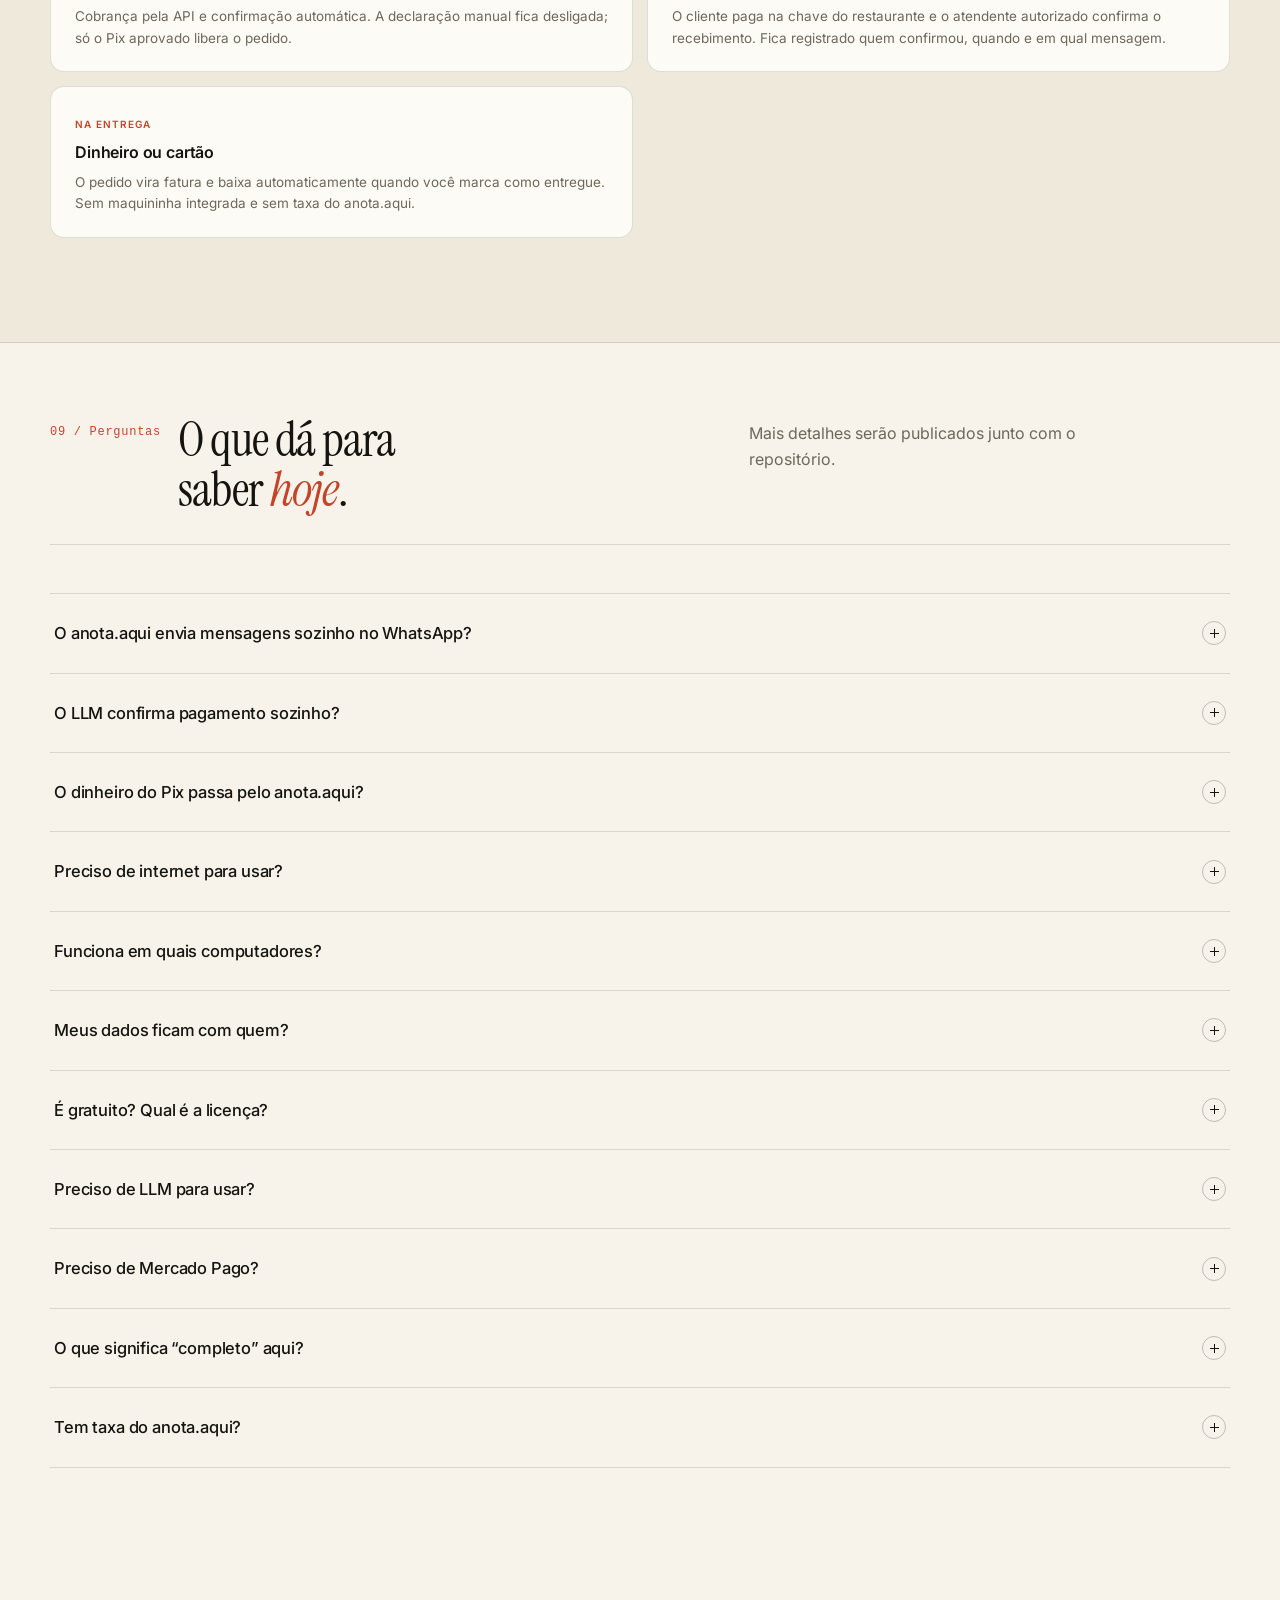
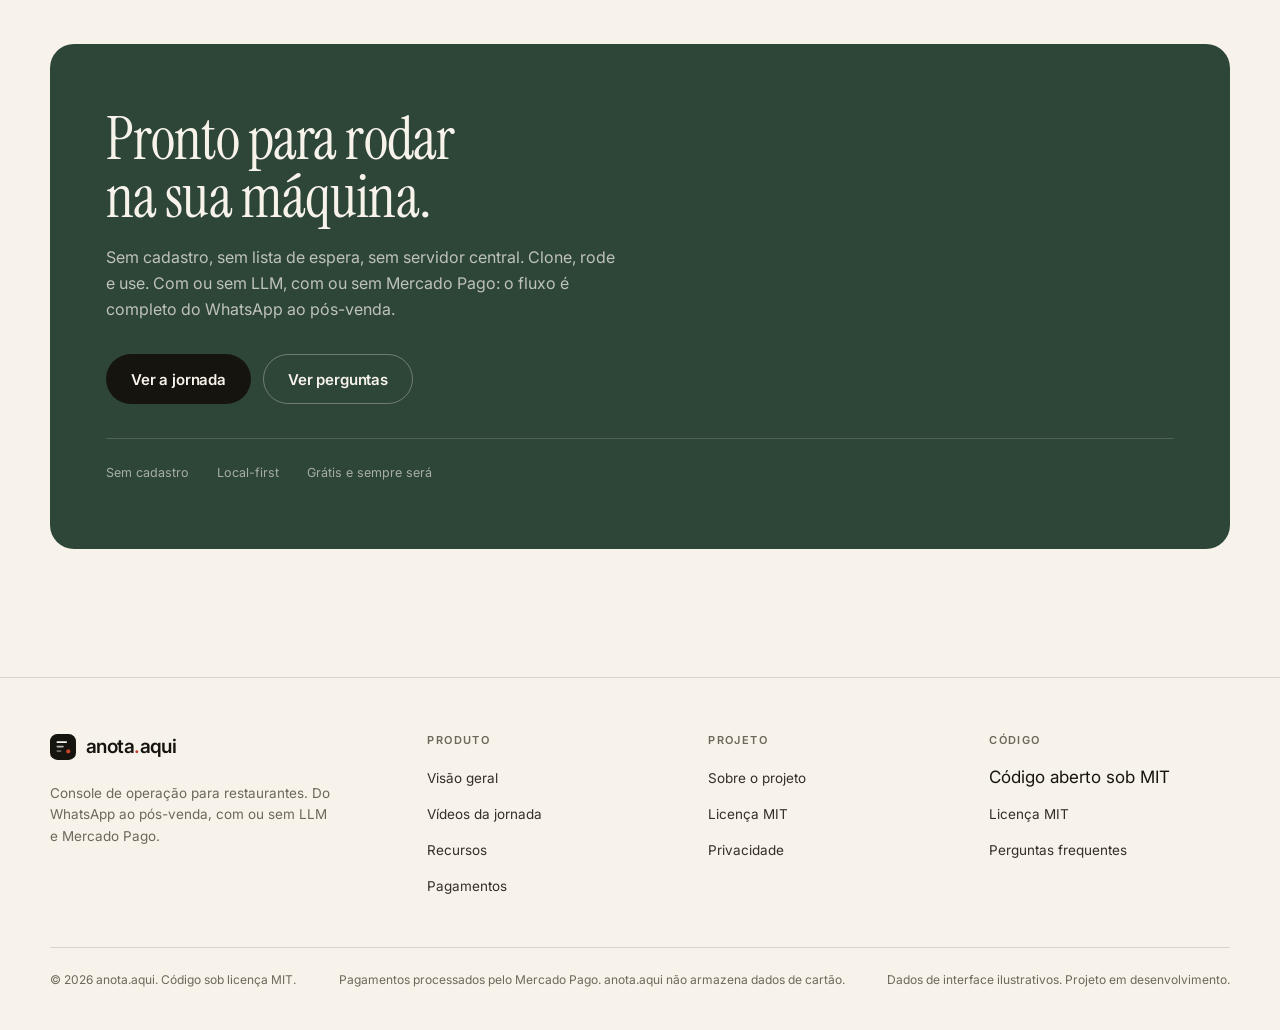
==== commit e506e95b: "site: remove texto descritivo da secao de videos" ====
--- a/index.html
+++ b/index.html
@@ -382,11 +382,6 @@
         <div class="section-head reveal">
           <span class="section-num">Vídeos</span>
           <h2>A jornada<br>em <em>movimento</em>.</h2>
-          <p>
-            Sete vídeos gravados no console real: a jornada completa em 1:42 e seis
-            episódios por etapa. Cursor e legenda no vídeo, dados simulados, 60 fps,
-            sem áudio.
-          </p>
         </div>
 
         <div class="video-layout reveal">
